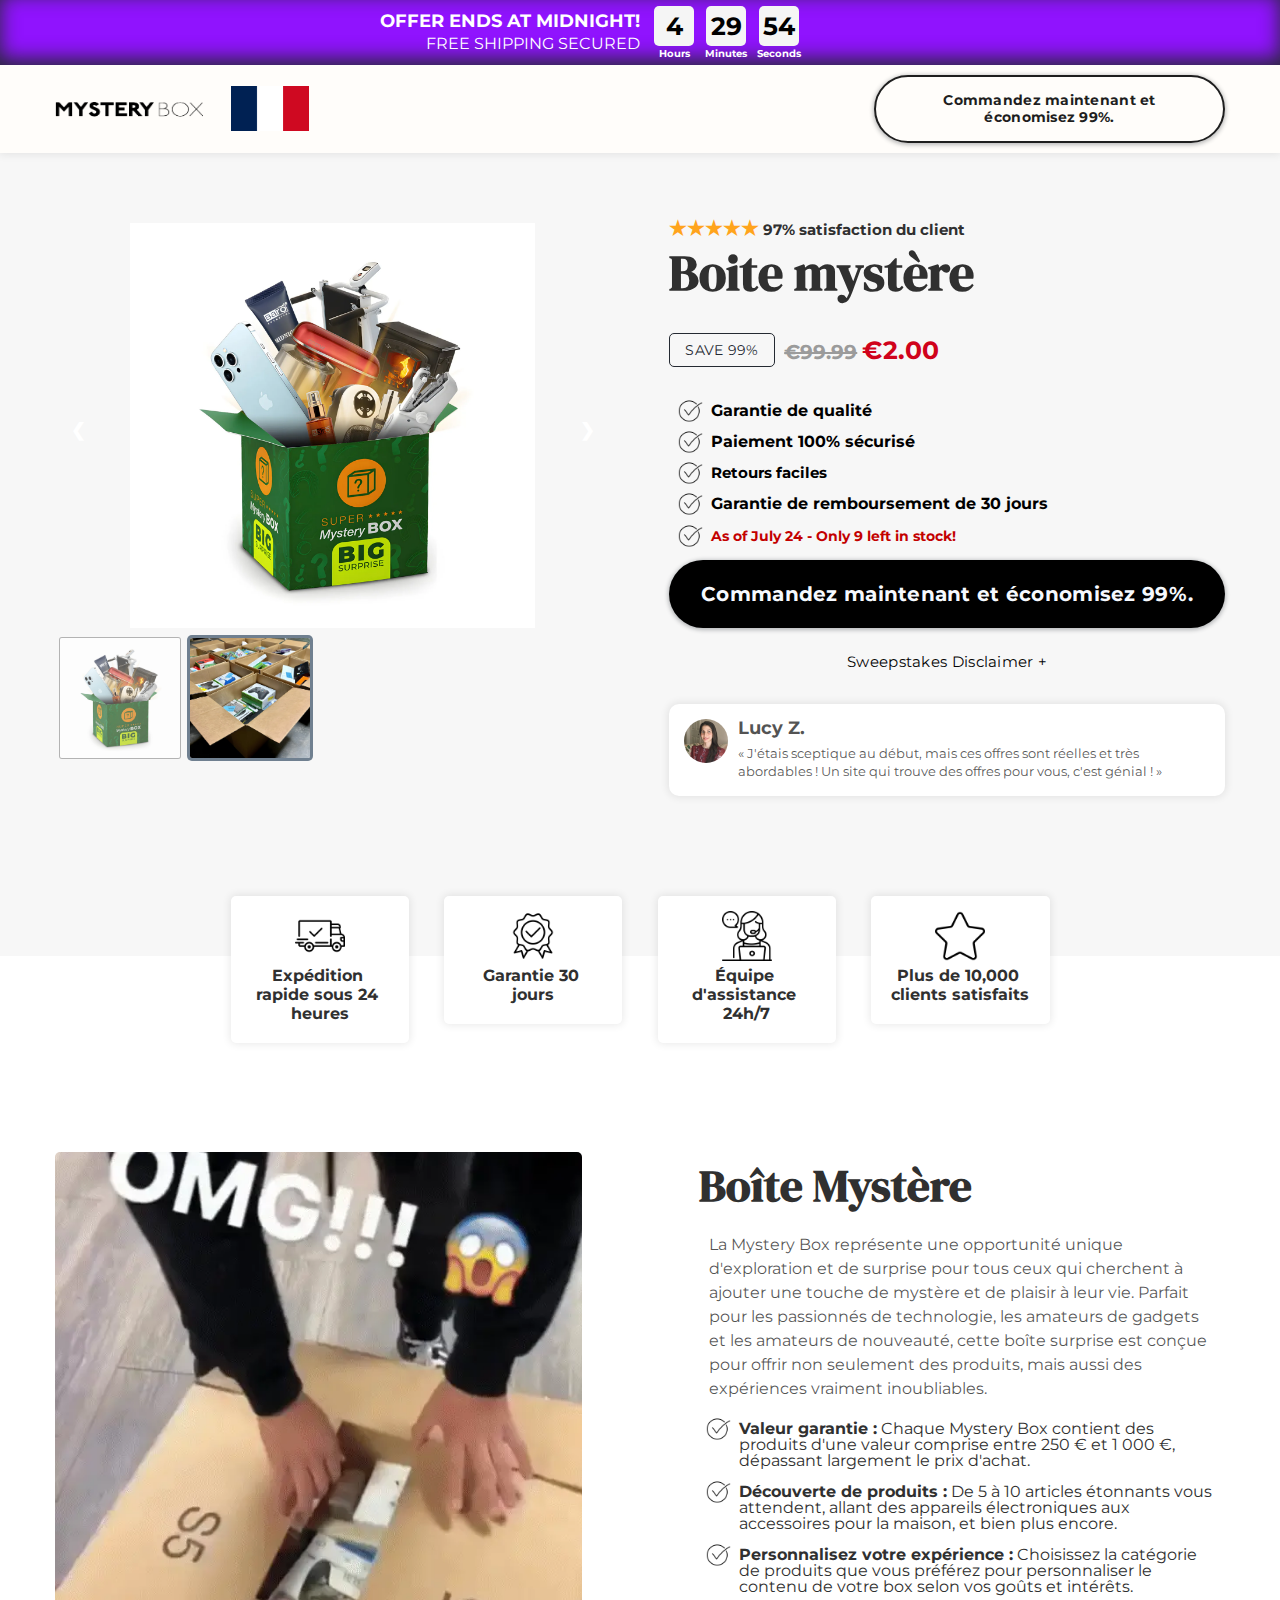
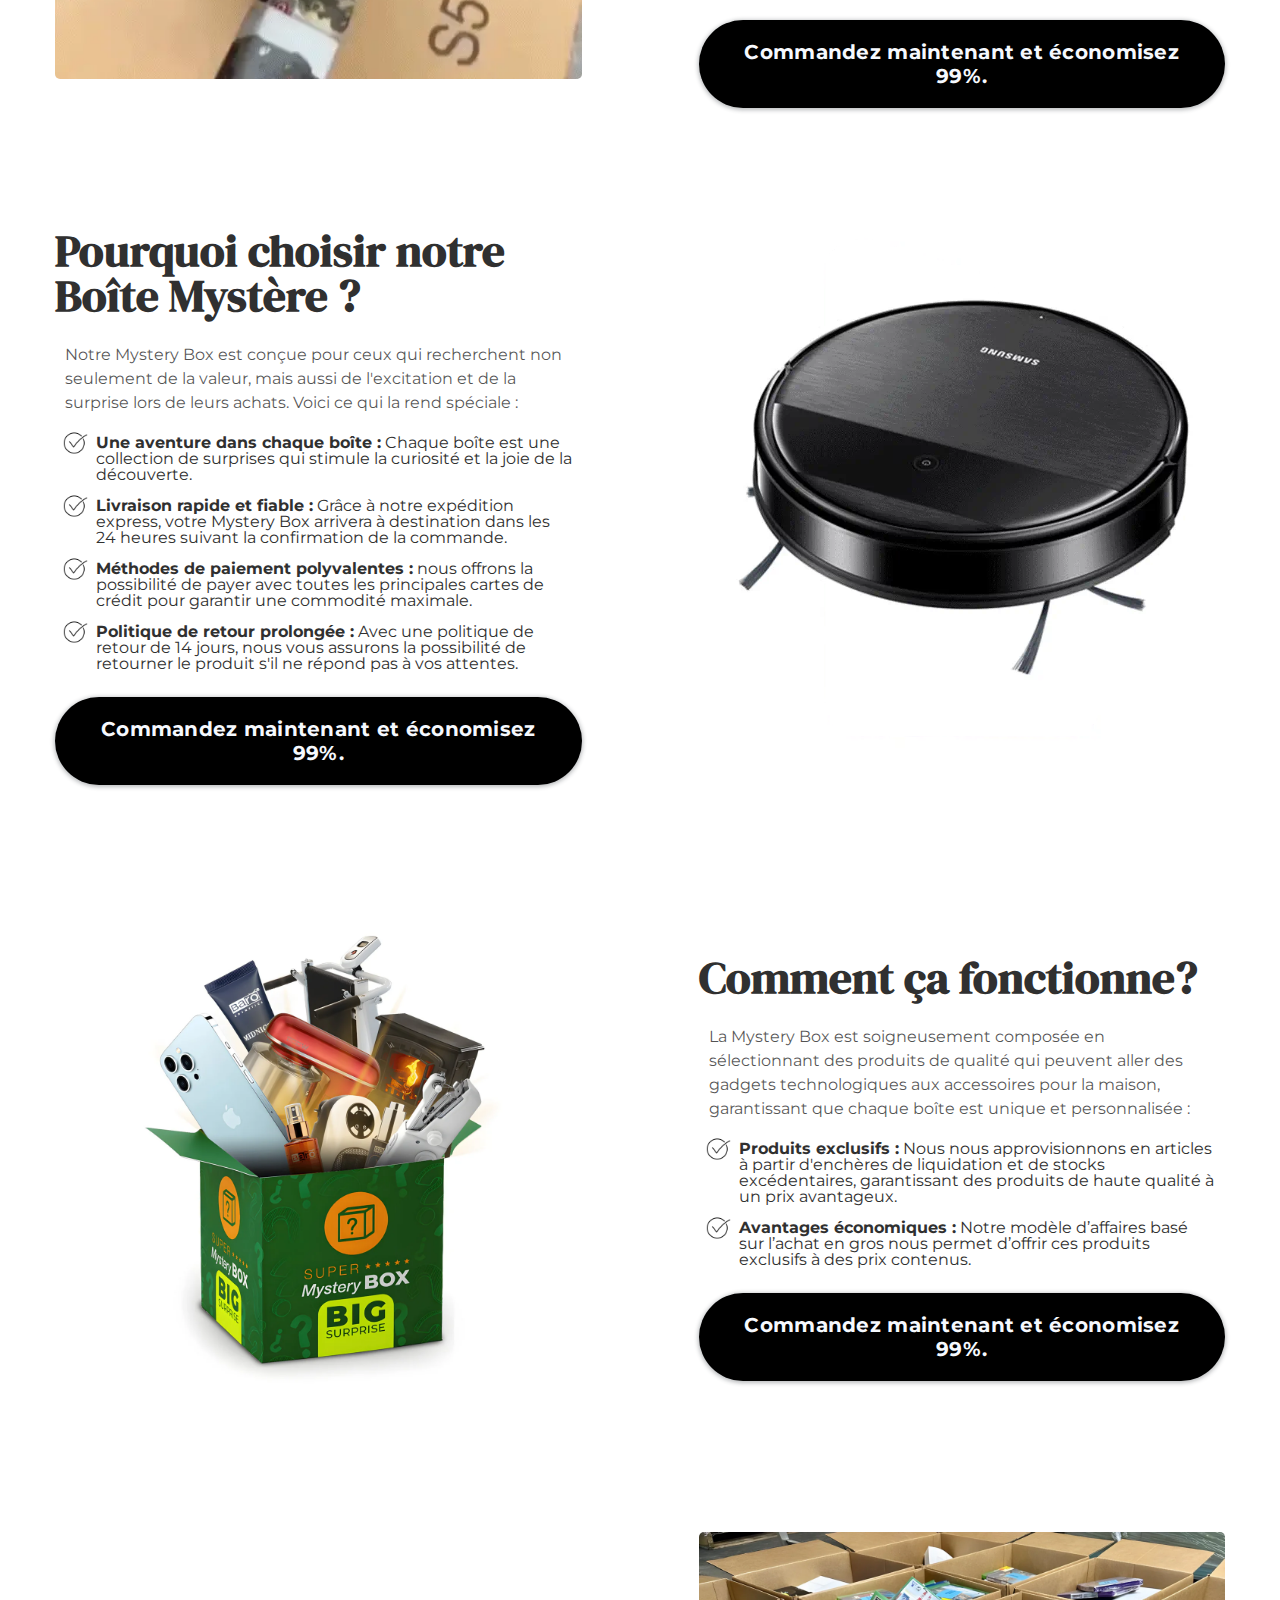
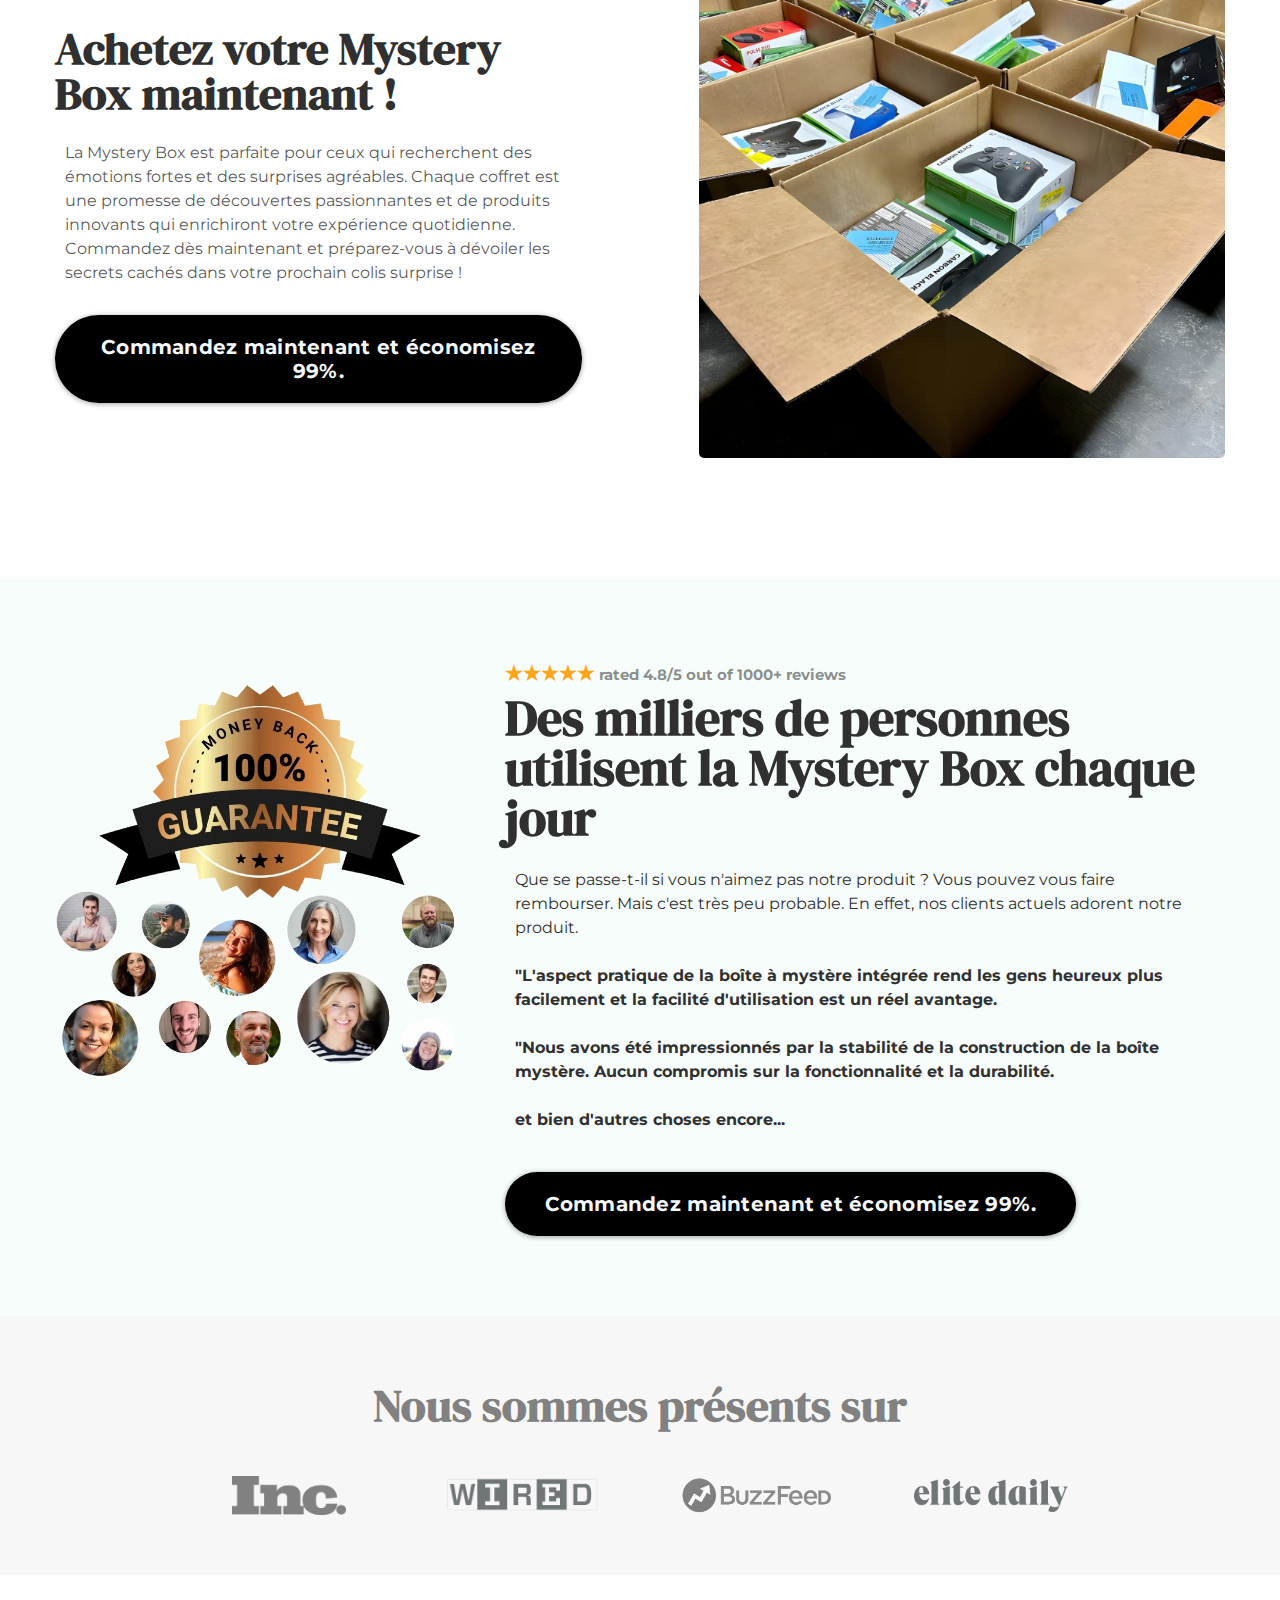
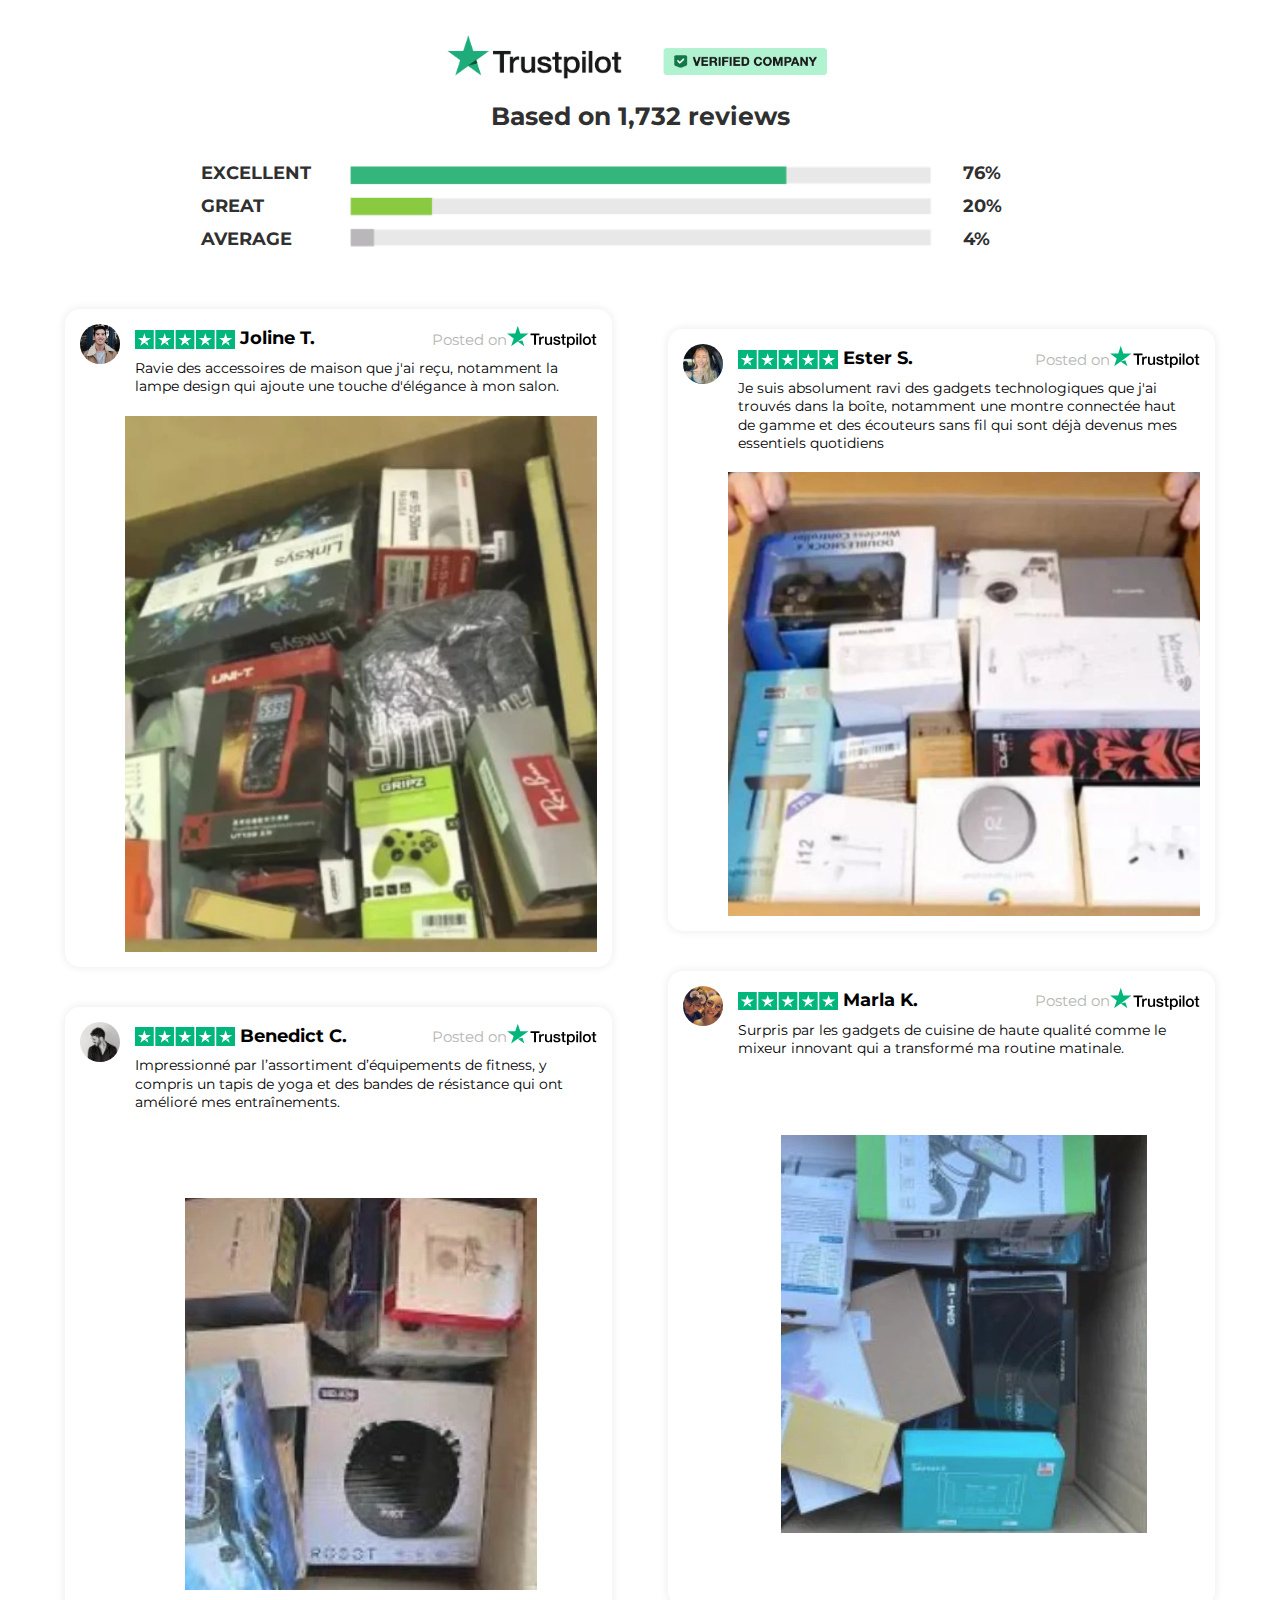
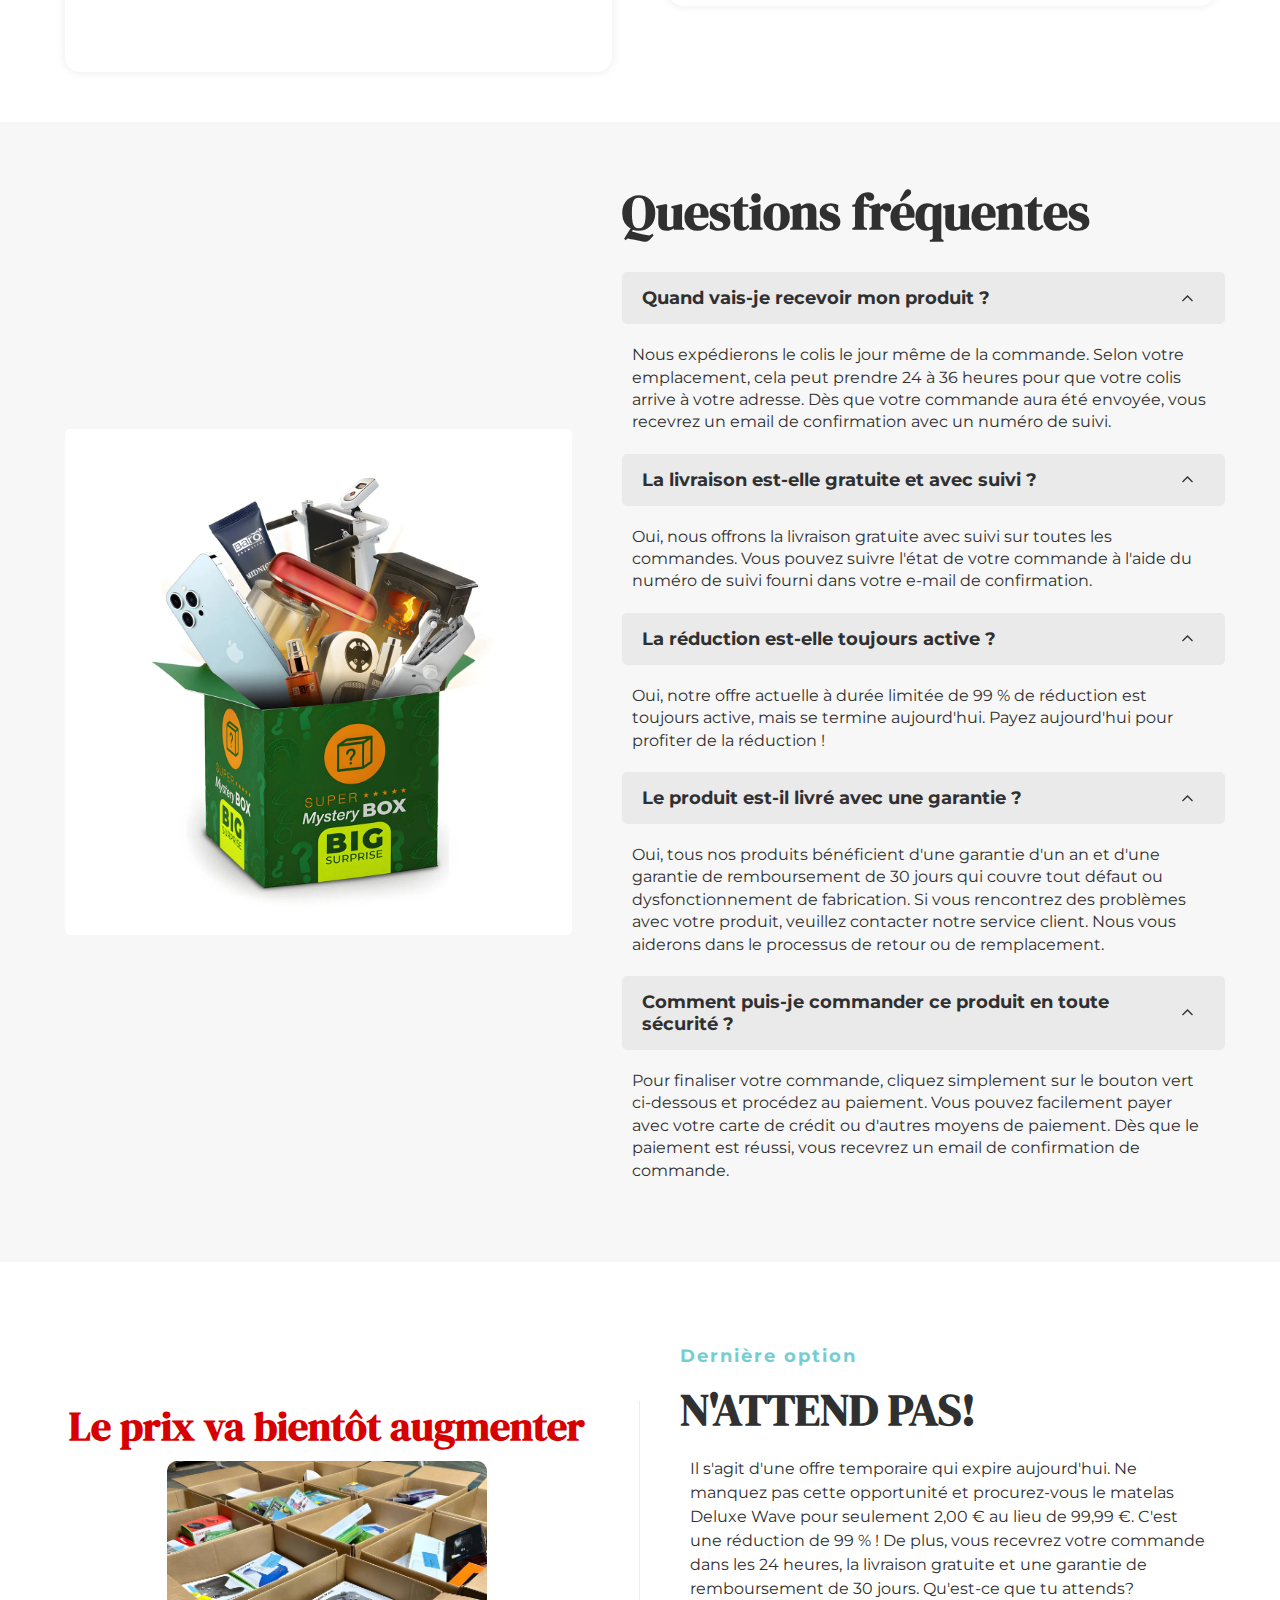
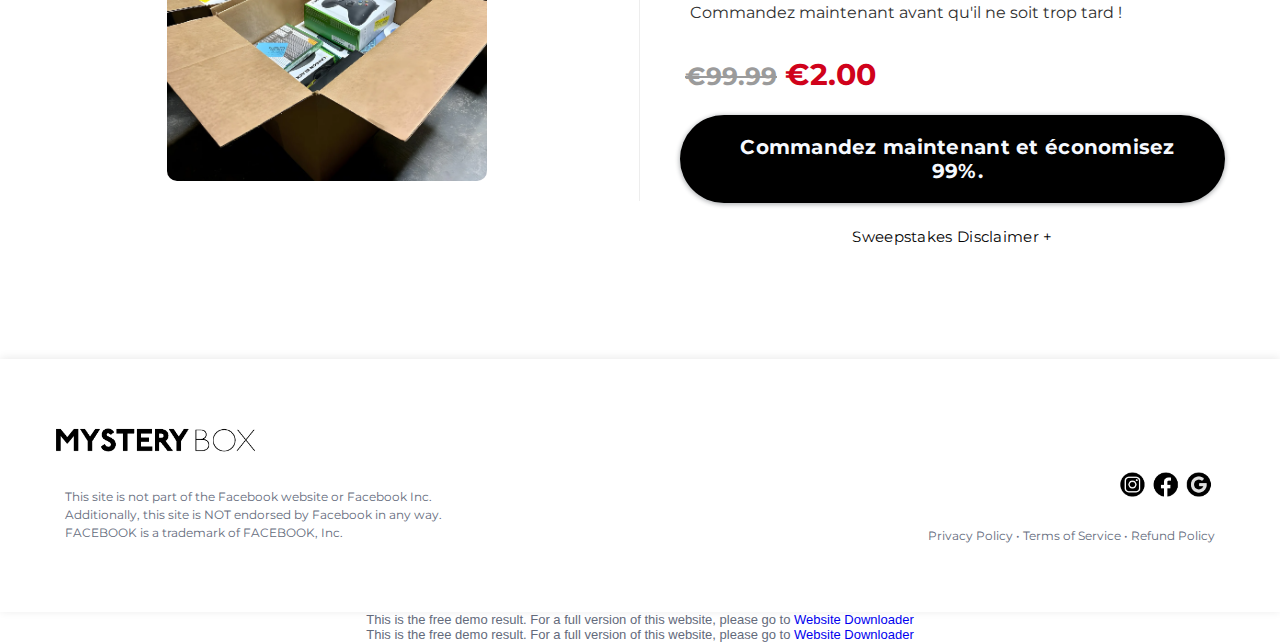
==== index.html @ e3fcc159 "Add files via upload" ====
<!DOCTYPE html>
<html lang="en">
<head>
	<meta http-equiv="Content-Type" content="text/html; charset=UTF-8"/>
<title>MYSTERY BOX</title>
	<link rel="canonical" href="https://mysteryboxnewofferfr.vercel.app" />
<meta content="ie=edge" http-equiv="X-UA-Compatible"/>
<meta content="LUCKY BOX" name="description"/>
<meta content="" name="keywords"/>
<meta content="" name="author"/>
<meta content="50875" name="userid"/>
<meta content="1346600" name="pageid"/>
<meta content="1211252" name="stepid"/>
<meta content="387639" name="funnelid"/>
<meta content="app-v1" name="version"/>
<meta content="width=device-width, initial-scale=1.0" name="viewport"/>
<!-- FAVICON -->
<link href="img-sub/24682/206321/1707845970-package.png" rel="icon"/>
<link href="https://img.funnelish.com" rel="dns-prefetch"/>
<link href="https://img.funnelish.com" rel="preconnect"/>
<link href="https://img.funnelish.com" rel="preconnect"/>
<link href="https://img.funnelish.com" rel="dns-prefetch"/>
<link href="https://images.funnelish.com" rel="preconnect"/>
<link href="https://img.youtube.com" rel="preconnect"/>
<link href="https://img.youtube.com" rel="dns-prefetch"/>
<link as="script" href="core.min.js" rel="preload"/>
<link as="style" href="core.min.css" rel="preload"/>
<!-- Fonts -->
<link href="https://fonts.gstatic.com" rel="preconnect"/>
<style>
</style>
<style>
		/* https://fonts.googleapis.com/css?family=DM+Serif+Display:400,700|Montserrat:400,700&display=swap&subset=all */
		@font-face{font-family:dm serif display;font-style:normal;font-weight:400;font-display:swap;src:url(s/dmserifdisplay/v15/-nFnOHM81r4j6k0gjAW3mujVU2B2G_5x0ujy.woff)format('woff2');unicode-range:U+0100-02AF,U+0304,U+0308,U+0329,U+1E00-1E9F,U+1EF2-1EFF,U+2020,U+20A0-20AB,U+20AD-20C0,U+2113,U+2C60-2C7F,U+A720-A7FF}@font-face{font-family:dm serif display;font-style:normal;font-weight:400;font-display:swap;src:url(s/dmserifdisplay/v15/-nFnOHM81r4j6k0gjAW3mujVU2B2G_Bx0g.woff)format('woff2');unicode-range:U+0000-00FF,U+0131,U+0152-0153,U+02BB-02BC,U+02C6,U+02DA,U+02DC,U+0304,U+0308,U+0329,U+2000-206F,U+2074,U+20AC,U+2122,U+2191,U+2193,U+2212,U+2215,U+FEFF,U+FFFD}@font-face{font-family:montserrat;font-style:normal;font-weight:400;font-display:swap;src:url(s/montserrat/v26/JTUSjIg1_i6t8kCHKm459WRhyzbi.woff)format('woff2');unicode-range:U+0460-052F,U+1C80-1C88,U+20B4,U+2DE0-2DFF,U+A640-A69F,U+FE2E-FE2F}@font-face{font-family:montserrat;font-style:normal;font-weight:400;font-display:swap;src:url(s/montserrat/v26/JTUSjIg1_i6t8kCHKm459W1hyzbi.woff)format('woff2');unicode-range:U+0301,U+0400-045F,U+0490-0491,U+04B0-04B1,U+2116}@font-face{font-family:montserrat;font-style:normal;font-weight:400;font-display:swap;src:url(s/montserrat/v26/JTUSjIg1_i6t8kCHKm459WZhyzbi.woff)format('woff2');unicode-range:U+0102-0103,U+0110-0111,U+0128-0129,U+0168-0169,U+01A0-01A1,U+01AF-01B0,U+0300-0301,U+0303-0304,U+0308-0309,U+0323,U+0329,U+1EA0-1EF9,U+20AB}@font-face{font-family:montserrat;font-style:normal;font-weight:400;font-display:swap;src:url(s/montserrat/v26/JTUSjIg1_i6t8kCHKm459Wdhyzbi.woff)format('woff2');unicode-range:U+0100-02AF,U+0304,U+0308,U+0329,U+1E00-1E9F,U+1EF2-1EFF,U+2020,U+20A0-20AB,U+20AD-20C0,U+2113,U+2C60-2C7F,U+A720-A7FF}@font-face{font-family:montserrat;font-style:normal;font-weight:400;font-display:swap;src:url(s/montserrat/v26/JTUSjIg1_i6t8kCHKm459Wlhyw.woff)format('woff2');unicode-range:U+0000-00FF,U+0131,U+0152-0153,U+02BB-02BC,U+02C6,U+02DA,U+02DC,U+0304,U+0308,U+0329,U+2000-206F,U+2074,U+20AC,U+2122,U+2191,U+2193,U+2212,U+2215,U+FEFF,U+FFFD}@font-face{font-family:montserrat;font-style:normal;font-weight:700;font-display:swap;src:url(s/montserrat/v26/JTUSjIg1_i6t8kCHKm459WRhyzbi.woff)format('woff2');unicode-range:U+0460-052F,U+1C80-1C88,U+20B4,U+2DE0-2DFF,U+A640-A69F,U+FE2E-FE2F}@font-face{font-family:montserrat;font-style:normal;font-weight:700;font-display:swap;src:url(s/montserrat/v26/JTUSjIg1_i6t8kCHKm459W1hyzbi.woff)format('woff2');unicode-range:U+0301,U+0400-045F,U+0490-0491,U+04B0-04B1,U+2116}@font-face{font-family:montserrat;font-style:normal;font-weight:700;font-display:swap;src:url(s/montserrat/v26/JTUSjIg1_i6t8kCHKm459WZhyzbi.woff)format('woff2');unicode-range:U+0102-0103,U+0110-0111,U+0128-0129,U+0168-0169,U+01A0-01A1,U+01AF-01B0,U+0300-0301,U+0303-0304,U+0308-0309,U+0323,U+0329,U+1EA0-1EF9,U+20AB}@font-face{font-family:montserrat;font-style:normal;font-weight:700;font-display:swap;src:url(s/montserrat/v26/JTUSjIg1_i6t8kCHKm459Wdhyzbi.woff)format('woff2');unicode-range:U+0100-02AF,U+0304,U+0308,U+0329,U+1E00-1E9F,U+1EF2-1EFF,U+2020,U+20A0-20AB,U+20AD-20C0,U+2113,U+2C60-2C7F,U+A720-A7FF}@font-face{font-family:montserrat;font-style:normal;font-weight:700;font-display:swap;src:url(s/montserrat/v26/JTUSjIg1_i6t8kCHKm459Wlhyw.woff)format('woff2');unicode-range:U+0000-00FF,U+0131,U+0152-0153,U+02BB-02BC,U+02C6,U+02DA,U+02DC,U+0304,U+0308,U+0329,U+2000-206F,U+2074,U+20AC,U+2122,U+2191,U+2193,U+2212,U+2215,U+FEFF,U+FFFD}
	</style>
<!-- Funnel -->
<script>let FUNNEL = {"id":387639,"name":"Mystery BOX FR","currency_code":"EUR","test_mode":false};</script>
<!-- Products -->
<script>let PRODUCTS = null;</script>
<!-- Step -->
<script>let STEP = {"id":1211252,"created_at":"2024-07-14T12:54:32Z","updated_at":"2024-07-14T12:54:32Z","name":"GENERAL Responsive","path":"intexfr2-1720349857665274-1720780778792409-1720955677041362-1720961672246141","type":5,"url":"LWCaqDWksb.funnelish.com/FR/intexfr2-1720349857665274-1720780778792409-1720955677041362-1720961672246141","user_id":50875,"funnel_id":387639,"template_id":0,"order_index":2,"thumbnail_hash":"","domain_name":"LWCaqDWksb.funnelish.com","domain_id":1,"pages":null,"ab_type":"","cloning_products":null};</script>
<!-- Apps Head -->
<script>
	let APPS = [];
</script>
<link async="" href="core.min.css" rel="stylesheet"/>
<script>
							/*! lazysizes - v5.3.1 */
							!function(e){var t=function(u,D,f){"use strict";var k,H;if(function(){var e;var t={lazyClass:"lazyload",loadedClass:"lazyloaded",loadingClass:"lazyloading",preloadClass:"lazypreload",errorClass:"lazyerror",autosizesClass:"lazyautosizes",fastLoadedClass:"ls-is-cached",iframeLoadMode:0,srcAttr:"data-src",srcsetAttr:"data-srcset",sizesAttr:"data-sizes",minSize:40,customMedia:{},init:true,expFactor:1.5,hFac:.8,loadMode:2,loadHidden:true,ricTimeout:0,throttleDelay:125};H=u.lazySizesConfig||u.lazysizesConfig||{};for(e in t){if(!(e in H)){H[e]=t[e]}}}(),!D||!D.getElementsByClassName){return{init:function(){},cfg:H,noSupport:true}}var O=D.documentElement,i=u.HTMLPictureElement,P="addEventListener",$="getAttribute",q=u[P].bind(u),I=u.setTimeout,U=u.requestAnimationFrame||I,o=u.requestIdleCallback,j=/^picture$/i,r=["load","error","lazyincluded","_lazyloaded"],a={},G=Array.prototype.forEach,J=function(e,t){if(!a[t]){a[t]=new RegExp("(\\s|^)"+t+"(\\s|$)")}return a[t].test(e[$]("class")||"")&&a[t]},K=function(e,t){if(!J(e,t)){e.setAttribute("class",(e[$]("class")||"").trim()+" "+t)}},Q=function(e,t){var a;if(a=J(e,t)){e.setAttribute("class",(e[$]("class")||"").replace(a," "))}},V=function(t,a,e){var i=e?P:"removeEventListener";if(e){V(t,a)}r.forEach(function(e){t[i](e,a)})},X=function(e,t,a,i,r){var n=D.createEvent("Event");if(!a){a={}}a.instance=k;n.initEvent(t,!i,!r);n.detail=a;e.dispatchEvent(n);return n},Y=function(e,t){var a;if(!i&&(a=u.picturefill||H.pf)){if(t&&t.src&&!e[$]("srcset")){e.setAttribute("srcset",t.src)}a({reevaluate:true,elements:[e]})}else if(t&&t.src){e.src=t.src}},Z=function(e,t){return(getComputedStyle(e,null)||{})[t]},s=function(e,t,a){a=a||e.offsetWidth;while(a<H.minSize&&t&&!e._lazysizesWidth){a=t.offsetWidth;t=t.parentNode}return a},ee=function(){var a,i;var t=[];var r=[];var n=t;var s=function(){var e=n;n=t.length?r:t;a=true;i=false;while(e.length){e.shift()()}a=false};var e=function(e,t){if(a&&!t){e.apply(this,arguments)}else{n.push(e);if(!i){i=true;(D.hidden?I:U)(s)}}};e._lsFlush=s;return e}(),te=function(a,e){return e?function(){ee(a)}:function(){var e=this;var t=arguments;ee(function(){a.apply(e,t)})}},ae=function(e){var a;var i=0;var r=H.throttleDelay;var n=H.ricTimeout;var t=function(){a=false;i=f.now();e()};var s=o&&n>49?function(){o(t,{timeout:n});if(n!==H.ricTimeout){n=H.ricTimeout}}:te(function(){I(t)},true);return function(e){var t;if(e=e===true){n=33}if(a){return}a=true;t=r-(f.now()-i);if(t<0){t=0}if(e||t<9){s()}else{I(s,t)}}},ie=function(e){var t,a;var i=99;var r=function(){t=null;e()};var n=function(){var e=f.now()-a;if(e<i){I(n,i-e)}else{(o||r)(r)}};return function(){a=f.now();if(!t){t=I(n,i)}}},e=function(){var v,m,c,h,e;var y,z,g,p,C,b,A;var n=/^img$/i;var d=/^iframe$/i;var E="onscroll"in u&&!/(gle|ing)bot/.test(navigator.userAgent);var _=0;var w=0;var M=0;var N=-1;var L=function(e){M--;if(!e||M<0||!e.target){M=0}};var x=function(e){if(A==null){A=Z(D.body,"visibility")=="hidden"}return A||!(Z(e.parentNode,"visibility")=="hidden"&&Z(e,"visibility")=="hidden")};var W=function(e,t){var a;var i=e;var r=x(e);g-=t;b+=t;p-=t;C+=t;while(r&&(i=i.offsetParent)&&i!=D.body&&i!=O){r=(Z(i,"opacity")||1)>0;if(r&&Z(i,"overflow")!="visible"){a=i.getBoundingClientRect();r=C>a.left&&p<a.right&&b>a.top-1&&g<a.bottom+1}}return r};var t=function(){var e,t,a,i,r,n,s,o,l,u,f,c;var d=k.elements;if((h=H.loadMode)&&M<8&&(e=d.length)){t=0;N++;for(;t<e;t++){if(!d[t]||d[t]._lazyRace){continue}if(!E||k.prematureUnveil&&k.prematureUnveil(d[t])){R(d[t]);continue}if(!(o=d[t][$]("data-expand"))||!(n=o*1)){n=w}if(!u){u=!H.expand||H.expand<1?O.clientHeight>500&&O.clientWidth>500?500:370:H.expand;k._defEx=u;f=u*H.expFactor;c=H.hFac;A=null;if(w<f&&M<1&&N>2&&h>2&&!D.hidden){w=f;N=0}else if(h>1&&N>1&&M<6){w=u}else{w=_}}if(l!==n){y=innerWidth+n*c;z=innerHeight+n;s=n*-1;l=n}a=d[t].getBoundingClientRect();if((b=a.bottom)>=s&&(g=a.top)<=z&&(C=a.right)>=s*c&&(p=a.left)<=y&&(b||C||p||g)&&(H.loadHidden||x(d[t]))&&(m&&M<3&&!o&&(h<3||N<4)||W(d[t],n))){R(d[t]);r=true;if(M>9){break}}else if(!r&&m&&!i&&M<4&&N<4&&h>2&&(v[0]||H.preloadAfterLoad)&&(v[0]||!o&&(b||C||p||g||d[t][$](H.sizesAttr)!="auto"))){i=v[0]||d[t]}}if(i&&!r){R(i)}}};var a=ae(t);var S=function(e){var t=e.target;if(t._lazyCache){delete t._lazyCache;return}L(e);K(t,H.loadedClass);Q(t,H.loadingClass);V(t,B);X(t,"lazyloaded")};var i=te(S);var B=function(e){i({target:e.target})};var T=function(e,t){var a=e.getAttribute("data-load-mode")||H.iframeLoadMode;if(a==0){e.contentWindow.location.replace(t)}else if(a==1){e.src=t}};var F=function(e){var t;var a=e[$](H.srcsetAttr);if(t=H.customMedia[e[$]("data-media")||e[$]("media")]){e.setAttribute("media",t)}if(a){e.setAttribute("srcset",a)}};var s=te(function(t,e,a,i,r){var n,s,o,l,u,f;if(!(u=X(t,"lazybeforeunveil",e)).defaultPrevented){if(i){if(a){K(t,H.autosizesClass)}else{t.setAttribute("sizes",i)}}s=t[$](H.srcsetAttr);n=t[$](H.srcAttr);if(r){o=t.parentNode;l=o&&j.test(o.nodeName||"")}f=e.firesLoad||"src"in t&&(s||n||l);u={target:t};K(t,H.loadingClass);if(f){clearTimeout(c);c=I(L,2500);V(t,B,true)}if(l){G.call(o.getElementsByTagName("source"),F)}if(s){t.setAttribute("srcset",s)}else if(n&&!l){if(d.test(t.nodeName)){T(t,n)}else{t.src=n}}if(r&&(s||l)){Y(t,{src:n})}}if(t._lazyRace){delete t._lazyRace}Q(t,H.lazyClass);ee(function(){var e=t.complete&&t.naturalWidth>1;if(!f||e){if(e){K(t,H.fastLoadedClass)}S(u);t._lazyCache=true;I(function(){if("_lazyCache"in t){delete t._lazyCache}},9)}if(t.loading=="lazy"){M--}},true)});var R=function(e){if(e._lazyRace){return}var t;var a=n.test(e.nodeName);var i=a&&(e[$](H.sizesAttr)||e[$]("sizes"));var r=i=="auto";if((r||!m)&&a&&(e[$]("src")||e.srcset)&&!e.complete&&!J(e,H.errorClass)&&J(e,H.lazyClass)){return}t=X(e,"lazyunveilread").detail;if(r){re.updateElem(e,true,e.offsetWidth)}e._lazyRace=true;M++;s(e,t,r,i,a)};var r=ie(function(){H.loadMode=3;a()});var o=function(){if(H.loadMode==3){H.loadMode=2}r()};var l=function(){if(m){return}if(f.now()-e<999){I(l,999);return}m=true;H.loadMode=3;a();q("scroll",o,true)};return{_:function(){e=f.now();k.elements=D.getElementsByClassName(H.lazyClass);v=D.getElementsByClassName(H.lazyClass+" "+H.preloadClass);q("scroll",a,true);q("resize",a,true);q("pageshow",function(e){if(e.persisted){var t=D.querySelectorAll("."+H.loadingClass);if(t.length&&t.forEach){U(function(){t.forEach(function(e){if(e.complete){R(e)}})})}}});if(u.MutationObserver){new MutationObserver(a).observe(O,{childList:true,subtree:true,attributes:true})}else{O[P]("DOMNodeInserted",a,true);O[P]("DOMAttrModified",a,true);setInterval(a,999)}q("hashchange",a,true);["focus","mouseover","click","load","transitionend","animationend"].forEach(function(e){D[P](e,a,true)});if(/d$|^c/.test(D.readyState)){l()}else{q("load",l);D[P]("DOMContentLoaded",a);I(l,2e4)}if(k.elements.length){t();ee._lsFlush()}else{a()}},checkElems:a,unveil:R,_aLSL:o}}(),re=function(){var a;var n=te(function(e,t,a,i){var r,n,s;e._lazysizesWidth=i;i+="px";e.setAttribute("sizes",i);if(j.test(t.nodeName||"")){r=t.getElementsByTagName("source");for(n=0,s=r.length;n<s;n++){r[n].setAttribute("sizes",i)}}if(!a.detail.dataAttr){Y(e,a.detail)}});var i=function(e,t,a){var i;var r=e.parentNode;if(r){a=s(e,r,a);i=X(e,"lazybeforesizes",{width:a,dataAttr:!!t});if(!i.defaultPrevented){a=i.detail.width;if(a&&a!==e._lazysizesWidth){n(e,r,i,a)}}}};var e=function(){var e;var t=a.length;if(t){e=0;for(;e<t;e++){i(a[e])}}};var t=ie(e);return{_:function(){a=D.getElementsByClassName(H.autosizesClass);q("resize",t)},checkElems:t,updateElem:i}}(),t=function(){if(!t.i&&D.getElementsByClassName){t.i=true;re._();e._()}};return I(function(){H.init&&t()}),k={cfg:H,autoSizer:re,loader:e,init:t,uP:Y,aC:K,rC:Q,hC:J,fire:X,gW:s,rAF:ee}}(e,e.document,Date);e.lazySizes=t,"object"==typeof module&&module.exports&&(module.exports=t)}("undefined"!=typeof window?window:{});
						</script>
<!-- Custom CSS -->
<style>@media only screen and (min-width: 768px) {
    .dk-vertical-divider {
       border-right: 1px solid rgba(0, 0, 0, 0.07);
    }
    .guarantee-container > .container-box:nth-child(1) {
        width: 35%!important;
        min-width: 35%!important;
        max-width: 35%!important;
    }
    .faq-container > .container-box:nth-child(1) {
        width: 45%!important;
        min-width: 45%!important;
        max-width: 45%!important;
    }
}
@media only screen and (max-width: 600px) {
    .no-mobile-padding {
        padding: 0px !important;
    }
    .trustpilot-stars {
        max-width: 80px !important;
    }
    .trustpilot-header-container {
        margin: 0 !important;
    }
    .trustpilot-logo {
        max-width: 75px !important;
    }
    .mobile-padding-10-100 {
        padding: 10px 10px 100px !important;
    }
    .mobile-padding-top-20 {
        margin-top: 20px !important;
    }
    .img-with-text-container-reverse {
        flex-direction: column-reverse !important;
    }
        .mobile-padding-40{
        padding: 40px 10px !important;
    }
}
.trustpilot-review-img {
    max-width: 200px !important;
}</style>
<!-- Funnel - Lazy Tracking Codes -->
<script>let LAZY_CODES = [];</script>
<!-- Funnel - Custom Tracking Codes (Head) -->
<!-- Custom JS (Head) -->
<!--Optional, send client hints to get accurate device data-->
<meta http-equiv="delegate-ch" content="sec-ch-ua https://llxzry.mcgo2.com; sec-ch-ua-mobile https://llxzry.mcgo2.com; sec-ch-ua-arch https://llxzry.mcgo2.com; sec-ch-ua-model https://llxzry.mcgo2.com; sec-ch-ua-platform https://llxzry.mcgo2.com; sec-ch-ua-platform-version https://llxzry.mcgo2.com; sec-ch-ua-bitness https://llxzry.mcgo2.com; sec-ch-ua-full-version-list https://llxzry.mcgo2.com; sec-ch-ua-full-version https://llxzry.mcgo2.com" />
<!-- MaxConv Tracking Script Base Code-->
<script>!function(w,d,o,n,c){w[o]=w[o]||function(){(w[o].q=w[o].q||[]).push(arguments)};var s=d.createElement(n),t=d.getElementsByTagName(n)[0];s.async=!0;s.defer=!0;s.src="t/t.js";t.parentNode.insertBefore(s,t);}(window,document,"maxconv","script");</script>
<noscript><link rel="stylesheet" href="t/t.css" /></noscript>
<!-- End MaxConv Tracking Script Base Code-->
</head>
<body>
<div class="main_wrapper_main desktop_grid" id="render-table" style="background-color: transparent; background-size: auto; background-repeat: no-repeat; padding: 0px; border-width: 0px; border-style: solid; border-color: transparent; color: rgb(37, 42, 50); font-family: Montserrat; font-size: 14px; background-position: center top;"><main class="main-wrapper"><section class="section full no-desktop no-mobile no-tablet" data-eid="160736" data-v-6bea8f81="" id="160736" style="border-width: 0px; border-style: solid; border-color: transparent; border-radius: 20px; background-color: rgb(205, 205, 205); background-size: auto; background-repeat: no-repeat;"></section><section class="section full" data-eid="470399" data-sticky_position="top" data-v-6bea8f81="" id="470399" style="border-width: 0px; border-style: solid; border-color: transparent; box-shadow: rgb(37, 42, 50) -1.10218e-15px -6px 20px 0px inset; padding: 0px; position: sticky; z-index: 10; top: 0px; background-color: rgb(144, 19, 254); background-size: auto; background-repeat: no-repeat;"><div class="section_row" data-eid="952399" data-v-4b3acc2c="" data-v-6bea8f81="" id="952399" style="border-width: 0px; border-style: solid; border-color: transparent; color: rgb(48, 48, 48); font-size: 14px; text-align: initial; margin: 0px; padding: 0px; background-size: auto; background-repeat: no-repeat;"><div class="row-column" data-v-4b3acc2c="" data-v-796cd32d="" style="width: 100%;"><div class="element-wrapper" data-eid="53701" data-v-796cd32d="" data-v-7da0ed78=""><div class="container-wrapper" data-v-7da0ed78=""><style> 
.el-53701 {
    align-items:center;
}
.el-53701  {
}
 .el-53701 {
    flex-direction: row;
}  .el-53701 > .container-box:nth-child(1) {
						    width: 50%;
						    min-width: 50%;
						    max-width: 50%;
						}  .el-53701 > .container-box:nth-child(2) {
						    width: unset;
						    min-width: 0;
						    max-width: unset;
						}  </style><div class="container el-53701" style="margin: 0px; padding: 0px;"><div class="container-box cbox-53701-0"><div class="element-wrapper" data-eid="419266" data-v-7da0ed78=""><div class="headline el-419266" data-v-7da0ed78="" style="line-height: 1.3; color: white; margin: 0px; padding: 0px; text-shadow: transparent 0px 0px 0px;"><style> .el-419266  {
    font-size: calc(12px + 8 * ((100vw - 320px) / 960));
    text-align: right;
}
@media screen and (min-width: 480px) {
  .el-419266  {
    font-size: calc(18px + 8 * ((100vw - 320px) / 960));
    text-align: right;
  }
}
@media screen and (min-width: 1024px) {
  .el-419266  {
    font-size: 18px;
    text-align: right;
  }
} </style><div class="headline-inner"><p><strong>OFFER ENDS AT MIDNIGHT!</strong></p></div></div></div><div class="element-wrapper" data-eid="971539" data-v-7da0ed78=""><div class="headline el-971539" data-v-7da0ed78="" style="line-height: 1.3; color: white; margin: 0px; padding: 0px; text-shadow: transparent 0px 0px 0px;"><style> .el-971539  {
    font-size: calc(10px + 8 * ((100vw - 320px) / 960));
    text-align: right;
}
@media screen and (min-width: 480px) {
  .el-971539  {
    font-size: calc(16px + 8 * ((100vw - 320px) / 960));
    text-align: right;
  }
}
@media screen and (min-width: 1024px) {
  .el-971539  {
    font-size: 16px;
    text-align: right;
  }
} </style><div class="headline-inner"><p>FREE SHIPPING SECURED</p></div></div></div></div><div class="container-box cbox-53701-1"><div class="element-wrapper" data-eid="245758" data-v-7da0ed78=""><div class="custom" data-v-7da0ed78="" style="margin: 0px;"><div class="custom-inner el-245758"><style>
  .countdown {
    font-size: 30px;
    font-weight: bold;
    color: white;
    text-align: center;
        display: flex;
    padding-left: 8px;
  }
  .square-container {
    display: inline-block;
    text-align: center;
    margin: 5px;
  }
  .square {
    width: 40px;
    height: 40px;
    background-color: #f5f5f5;
    border-radius: 5px;
    text-align: center;
    margin: 1px;
    display: inline-block;
    font-size: 25px;
    color: black;
    line-height: 40px;
  }
  .label {
    font-size: 10px;
    text-align: center;
  }
</style><div class="countdown" id="countdown1"><div class="square-container"><div class="square" id="hours1"></div><div class="label">Hours</div></div><div class="square-container"><div class="square" id="minutes1"></div><div class="label">Minutes</div></div><div class="square-container"><div class="square" id="seconds1"></div><div class="label">Seconds</div></div></div><script>
    function updateCountdown(id) {
      var now = new Date();
      var midnight = new Date(now);
      midnight.setHours(24, 0, 0, 0);
      var timeLeft = midnight - now;
      var hours = Math.floor(timeLeft / (1000 * 60 * 60));
      var minutes = Math.floor((timeLeft % (1000 * 60 * 60)) / (1000 * 60));
      var seconds = Math.floor((timeLeft % (1000 * 60)) / 1000);
      document.getElementById("hours" + id).innerHTML = hours;
      document.getElementById("minutes" + id).innerHTML = minutes;
      document.getElementById("seconds" + id).innerHTML = seconds;
      setTimeout(function() { updateCountdown(id); }, 1000);
    }
    updateCountdown(1);
  </script></div></div></div></div></div></div></div></div></div></section><section class="section full no-mobile" data-eid="985264" data-v-6bea8f81="" id="985264" style="border-top: none rgb(30, 30, 30); border-left: none rgb(30, 30, 30); border-right: none rgb(30, 30, 30); border-bottom: 0px solid rgb(30, 30, 30); box-shadow: rgba(0, 0, 0, 0.09) 0px 0px 9px 1px; padding: 10px 0px; background-color: rgba(255, 169, 0, 0.02); background-size: auto; background-repeat: no-repeat;"><div class="section_row" data-eid="682158" data-v-4b3acc2c="" data-v-6bea8f81="" id="682158" style="border-width: 0px; border-style: solid; border-color: transparent; color: rgb(48, 48, 48); font-size: 14px; text-align: initial; margin: 0px; padding: 0px; background-size: auto; background-repeat: no-repeat;"><div class="row-column" data-v-4b3acc2c="" data-v-796cd32d="" style="width: 100%;"><div class="element-wrapper" data-eid="311475" data-v-796cd32d="" data-v-7da0ed78=""><div class="container-wrapper" data-v-7da0ed78=""><style> 
.el-311475 {
    align-items:center;
}
.el-311475  {
}
 .el-311475 {
    flex-direction: row;
}  .el-311475 > .container-box:nth-child(1) {
						    width: 15%;
						    min-width: 15%;
						    max-width: 15%;
						}  .el-311475 > .container-box:nth-child(2) {
						    width: 15%;
						    min-width: 15%;
						    max-width: 15%;
						}  .el-311475 > .container-box:nth-child(3) {
						    width: unset;
						    min-width: 0;
						    max-width: unset;
						}  .el-311475 > .container-box:nth-child(4) {
						    width: 30%;
						    min-width: 30%;
						    max-width: 30%;
						}  </style><div class="container el-311475" style="margin: 0px; padding: 0px;"><div class="container-box cbox-311475-0"><div class="element-wrapper" data-eid="426908" data-v-7da0ed78=""><div class="img el-426908" data-v-7da0ed78="" style="margin: 0px;"><style> 
.el-426908 {
    align-items:flex-start;
}
.el-426908 img {
}
 </style><img alt="logo" class="lazyload" data-sizes="auto" height="25px" src="pics/logo.png" width="148px"/></div></div></div><div class="container-box cbox-311475-1"><div class="element-wrapper" data-eid="739283" data-v-7da0ed78=""><div class="img el-739283" data-v-7da0ed78="" style="margin: 0px;"><style> 
.el-739283 {
    align-items:flex-start;
}
.el-739283 img {
}
 </style><img alt="flag" class="lazyload" data-sizes="auto" height="45px" src="pics/flag.png" width="78px"/></div></div></div><div class="container-box cbox-311475-2"></div><div class="container-box cbox-311475-3"><div class="element-wrapper" data-eid="753088" data-v-7da0ed78=""><div class="btn-container el-753088" data-v-7da0ed78=""><style> 
.el-753088 {
    align-items:flex-end;
}
.el-753088  {
}
 </style><a class="btn btn-href-update" href="https://www.google.com/" style="border-width: 2px; border-style: solid; border-color: rgb(30, 30, 30); border-radius: 150px; margin: 0px; padding: 15px 30px; background-color: rgba(0, 0, 0, 0);" target="_self"><span class="btn-headline" style="color: rgb(30, 30, 30); font-weight: bold; font-size: 14px; text-align: center;">Commandez maintenant et économisez 99%.</span></a></div></div></div></div></div></div></div></div></section><section class="section full no-desktop no-tablet" data-eid="1412" data-v-6bea8f81="" id="1412" style="box-shadow: rgba(0, 0, 0, 0.09) 0px 0px 9px 1px; padding: 10px; background-color: rgba(255, 169, 0, 0.02); background-size: auto; background-repeat: no-repeat;"><div class="section_row" data-eid="225509" data-v-4b3acc2c="" data-v-6bea8f81="" id="225509" style="border-width: 0px; border-style: solid; border-color: transparent; color: rgb(48, 48, 48); font-size: 14px; text-align: initial; margin: 0px; padding: 0px; background-size: auto; background-repeat: no-repeat;"><div class="row-column" data-v-4b3acc2c="" data-v-796cd32d="" style="width: 100%;"><div class="element-wrapper" data-eid="314834" data-v-796cd32d="" data-v-7da0ed78=""><div class="container-wrapper" data-v-7da0ed78=""><style> 
.el-314834 {
    align-items:center;
}
.el-314834  {
}
 .el-314834 {
    flex-direction: row;
}  .el-314834 > .container-box:nth-child(1) {
						    width: 40%;
						    min-width: 40%;
						    max-width: 40%;
						}  .el-314834 > .container-box:nth-child(2) {
						    width: unset;
						    min-width: 0;
						    max-width: unset;
						}  </style><div class="container el-314834" style="margin: 0px; padding: 0px;"><div class="container-box cbox-314834-0"><div class="element-wrapper" data-eid="243864" data-v-7da0ed78=""><div class="img el-243864" data-v-7da0ed78="" style="margin: 0px;"><style> 
.el-243864 {
    align-items:flex-start;
}
.el-243864 img {
}
 </style><img alt="mob logo" class="lazyload" data-sizes="auto" height="auto" src="pics/mob logo.png" width="100%"/></div></div></div><div class="container-box cbox-314834-1"><div class="element-wrapper" data-eid="584415" data-v-7da0ed78=""><div class="img el-584415" data-v-7da0ed78="" style="margin: 0px;"><style> 
.el-584415 {
    align-items:flex-start;
}
.el-584415 img {
}
@media (max-width: 480px) {
    .el-584415 {
        align-items:flex-end;
    }
    .el-584415 img {
    }
}
@media (max-width: 1024px) and (min-width: 481px) {
    .el-584415 {
    }
    .el-584415 img {
    }
} </style><img alt="mob flag" class="lazyload" data-sizes="auto" height="auto" src="pics/mob flag.png" width="60px"/></div></div></div></div></div></div></div></div></section><section class="section mobile-padding-10-100 full" data-eid="343835" data-v-6bea8f81="" id="343835" style="padding: 60px 0px 160px; background-color: rgba(0, 0, 0, 0.03); background-size: 100%; background-repeat: no-repeat;"><div class="section_row" data-eid="643498" data-v-4b3acc2c="" data-v-6bea8f81="" id="643498" style="border-width: 0px; border-style: solid; border-color: transparent; color: rgb(48, 48, 48); font-size: 14px; text-align: initial; margin: 0px; padding: 0px; background-size: auto; background-repeat: no-repeat;"><div class="row-column" data-v-4b3acc2c="" data-v-796cd32d="" style="width: 100%;"><div class="element-wrapper" data-eid="835020" data-v-796cd32d="" data-v-7da0ed78=""><div class="container-wrapper" data-v-7da0ed78=""><style> 
.el-835020 {
    align-items:start;
}
.el-835020  {
}
 .el-835020 {
    flex-direction: column;
}  .el-835020 > .container-box:nth-child(1) {
							    width: 100%;
							    min-width: 100%;
							    max-width: 100%;
							}  .el-835020 > .container-box:nth-child(2) {
							    width: 5%;
							    min-width: 5%;
							    max-width: 5%;
							}  .el-835020 > .container-box:nth-child(3) {
							    width: 100%;
							    min-width: 100%;
							    max-width: 100%;
							} 
@media screen and (min-width: 480px) {
  .el-835020 {
    flex-direction: row;
  }
   .el-835020 > .container-box:nth-child(1) {
						    width: unset;
						    min-width: 0;
						    max-width: unset;
						}  .el-835020 > .container-box:nth-child(2) {
						    width: 5%;
						    min-width: 5%;
						    max-width: 5%;
						}  .el-835020 > .container-box:nth-child(3) {
						    width: unset;
						    min-width: 0;
						    max-width: unset;
						} 
}
@media screen and (min-width: 1024px) {
  .el-835020 {
    flex-direction: row;
  }
   .el-835020 > .container-box:nth-child(1) {
						    width: unset;
						    min-width: 0;
						    max-width: unset;
						}  .el-835020 > .container-box:nth-child(2) {
						    width: 5%;
						    min-width: 5%;
						    max-width: 5%;
						}  .el-835020 > .container-box:nth-child(3) {
						    width: unset;
						    min-width: 0;
						    max-width: unset;
						} 
} </style>
<div class="container el-835020" style="margin: 0px; padding: 0px;"><div class="container-box cbox-835020-0">
<div class="element-wrapper" data-eid="430152" data-v-7da0ed78="">
<div class="image-slider el-430152" data-v-7da0ed78="" style="margin: 10px 0px 0px; object-fit: scale-down;">
<div class="is-image-wrapper"><div class="image-resize img">
<img alt="thirdp" height="405px" src="pics/thirdp.webp" style="object-fit: scale-down;" width="550px"/>
</div>
<a class="prev">❮</a>
<a class="next">❯</a>
</div>
<div class="is-thumbs-wrapper">
<div class="is-thumbnails">
<div class="is-thumbnail" data-img="pics/thirdp.webp" style="width: 120px; height: 120px;">
<img alt="thirdp" loading="lazy" src="pics/thirdp.webp"/>
</div>
<div class="is-thumbnail selected" data-img="pics/fourthp.webp" style="width: 120px; height: 120px;">
<img alt="fourthp" loading="lazy" src="pics/fourthp.webp"/>
</div>
</div>
</div></div></div></div><div class="container-box cbox-835020-1"></div><div class="container-box cbox-835020-2"><div class="element-wrapper" data-eid="800105" data-v-7da0ed78=""><div class="headline el-800105" data-v-7da0ed78="" style="line-height: 1; margin: 0px; padding: 5px 0px; text-shadow: transparent 0px 0px 0px;"><style> .el-800105  {    font-size: calc(15px + 8 * ((100vw - 320px) / 960));    font-size: calc(15px + 8 * ((100vw - 320px) / 960));
    text-align: center;
}
@media screen and (min-width: 480px) {
  .el-800105  {
    font-size: calc(15px + 8 * ((100vw - 320px) / 960));
    text-align: left;
  }
}
@media screen and (min-width: 1024px) {
  .el-800105  {
    font-size: 15px;
    text-align: left;
  }
} </style><div class="headline-inner"><h3><span style="font-size: 20px; color: rgb(255, 164, 28);">★★★★★</span> 97% satisfaction du client</h3></div></div></div><div class="element-wrapper" data-eid="411358" data-v-7da0ed78=""><div class="headline el-411358" data-v-7da0ed78="" style='line-height: 1; font-family: "DM Serif Display"; margin: 0px; padding: 5px 0px; text-shadow: transparent 0px 0px 0px;'><style> .el-411358  {
    font-size: calc(35px + 8 * ((100vw - 320px) / 960));
    text-align: center;
}
@media screen and (min-width: 480px) {
  .el-411358  {
    font-size: calc(50px + 8 * ((100vw - 320px) / 960));
    text-align: left;
  }
}
@media screen and (min-width: 1024px) {
  .el-411358  {
    font-size: 50px;
    text-align: left;
  }
} </style><div class="headline-inner"><h1><strong>Boite mystère</strong></h1></div></div></div><div class="element-wrapper" data-eid="401379" data-v-7da0ed78=""><div class="container-wrapper" data-v-7da0ed78=""><style> 
.el-401379 {
    align-items:center;
}
.el-401379  {
}
 .el-401379 {
    flex-direction: row;
}  .el-401379 > .container-box:nth-child(1) {
						    width: 110px;
						    min-width: 110px;
						    max-width: 110px;
						}  .el-401379 > .container-box:nth-child(2) {
						    width: unset;
						    min-width: 0;
						    max-width: unset;
						}  </style><div class="container el-401379 mobile-padding-top-20" style="margin: 30px 0px 0px; padding: 0px;"><div class="container-box cbox-401379-0"><div class="element-wrapper" data-eid="40101" data-v-7da0ed78=""><div class="container-wrapper" data-v-7da0ed78=""><style> 
.el-40101 {
    align-items:center;
}
.el-40101  {
}
 .el-40101 {
    flex-direction: row;
}  .el-40101 > .container-box:nth-child(1) {
						    width: unset;
						    min-width: 0;
						    max-width: unset;
						}  </style><div class="container el-40101" style="margin: 0px; padding: 0px;"><div class="container-box cbox-40101-0"><div class="element-wrapper" data-eid="694069" data-v-7da0ed78=""><div class="btn-container el-694069" data-v-7da0ed78=""><style> 
.el-694069 {
    align-items:flex-start;
}
.el-694069  {
}
 </style><a class="btn btn-href-update" href="https:///" style="border-width: 1px; border-style: solid; border-color: rgb(37, 42, 50); border-radius: 5px; margin: 0px; padding: 8px 15px; background-color: rgba(37, 42, 50, 0); box-shadow: transparent 0px 0px 0px 0px;" target="_self"><span class="btn-headline" style="color: rgb(37, 42, 50); font-size: 14px; text-align: center;">SAVE 99%</span></a></div></div></div></div></div></div></div><div class="container-box cbox-401379-1"><div class="element-wrapper" data-eid="305101" data-v-7da0ed78=""><div class="headline el-305101" data-v-7da0ed78="" style="line-height: 1; margin: 0px; padding: 5px; text-shadow: transparent 0px 0px 0px;"><style> .el-305101  {
    font-size: 20px;
    text-align: left;
} </style><div class="headline-inner"><p style="margin: 0px;"><strong style="color: rgb(155, 155, 155);"><s>€99.99</s></strong> <strong style="color: rgb(208, 2, 27); font-size: 25px;">€2.00</strong></p></div></div></div></div></div></div></div><div class="element-wrapper" data-eid="435302" data-v-7da0ed78=""><div class="container-wrapper" data-v-7da0ed78=""><style> 
.el-435302 {
    align-items:flex-start;
}
.el-435302  {
}
 .el-435302 {
    flex-direction: row;
}  .el-435302 > .container-box:nth-child(1) {
						    width: 4%;
						    min-width: 4%;
						    max-width: 4%;
						}  .el-435302 > .container-box:nth-child(2) {
						    width: unset;
						    min-width: 0;
						    max-width: unset;
						}  </style><div class="container el-435302 mobile-padding-top-20" style="margin: 30px 0px 0px 10px; padding: 0px;"><div class="container-box cbox-435302-0"><div class="element-wrapper" data-eid="745831" data-v-7da0ed78=""><div class="img el-745831" data-v-7da0ed78="" style="margin: 0px;"><style> 
.el-745831 {
    align-items:center;
}
.el-745831 img {
}
 </style><img (1).png="" alt="tikbullet" class="lazyload" data-sizes="auto" height="auto" src="pics/tikbullet.webp" width="25px"/></div></div></div><div class="container-box cbox-435302-1"><div class="element-wrapper" data-eid="211161" data-v-7da0ed78=""><div class="headline el-211161" data-v-7da0ed78="" style="line-height: 1; color: rgb(0, 0, 0); margin: 0px 0px 0px 5px; padding: 5px; text-shadow: transparent 0px 0px 0px;"><style> .el-211161  {
    font-size: 16px;
    text-align: center;
} </style><div class="headline-inner"><p style="text-align: left;"><strong style="font-size: 16px; background-color: rgba(0, 0, 0, 0);">Garantie de qualité</strong></p></div></div></div></div></div></div></div><div class="element-wrapper" data-eid="469294" data-v-7da0ed78=""><div class="container-wrapper" data-v-7da0ed78=""><style> 
.el-469294 {
    align-items:flex-start;
}
.el-469294  {
}
 .el-469294 {
    flex-direction: row;
}  .el-469294 > .container-box:nth-child(1) {
						    width: 4%;
						    min-width: 4%;
						    max-width: 4%;
						}  .el-469294 > .container-box:nth-child(2) {
						    width: unset;
						    min-width: 0;
						    max-width: unset;
						}  </style><div class="container el-469294" style="margin: 5px 0px 0px 10px; padding: 0px;"><div class="container-box cbox-469294-0"><div class="element-wrapper" data-eid="234351" data-v-7da0ed78=""><div class="img el-234351" data-v-7da0ed78="" style="margin: 0px;"><style> 
.el-234351 {
    align-items:center;
}
.el-234351 img {
}
 </style><img (1).png="" alt="tikbullet" class="lazyload" data-sizes="auto" height="auto" src="pics/tikbullet.webp" width="25px"/></div></div></div><div class="container-box cbox-469294-1"><div class="element-wrapper" data-eid="435924" data-v-7da0ed78=""><div class="headline el-435924" data-v-7da0ed78="" style="line-height: 1; color: rgb(0, 0, 0); margin: 0px 0px 0px 5px; padding: 5px; text-shadow: transparent 0px 0px 0px;"><style> .el-435924  {
    font-size: 16px;
    text-align: center;
} </style><div class="headline-inner"><h3 style="text-align: left;"><strong style="background-color: rgba(0, 0, 0, 0); font-size: 16px;">Paiement 100% sécurisé</strong></h3></div></div></div></div></div></div></div><div class="element-wrapper" data-eid="606540" data-v-7da0ed78=""><div class="container-wrapper" data-v-7da0ed78=""><style> 
.el-606540 {
    align-items:flex-start;
}
.el-606540  {
}
 .el-606540 {
    flex-direction: row;
}  .el-606540 > .container-box:nth-child(1) {
						    width: 4%;
						    min-width: 4%;
						    max-width: 4%;
						}  .el-606540 > .container-box:nth-child(2) {
						    width: unset;
						    min-width: 0;
						    max-width: unset;
						}  </style><div class="container el-606540" style="margin: 5px 0px 0px 10px; padding: 0px;"><div class="container-box cbox-606540-0"><div class="element-wrapper" data-eid="800079" data-v-7da0ed78=""><div class="img el-800079" data-v-7da0ed78="" style="margin: 0px;"><style> 
.el-800079 {
    align-items:center;
}
.el-800079 img {
}
 </style><img (1).png="" alt="tikbullet" class="lazyload" data-sizes="auto" height="auto" src="pics/tikbullet.webp" width="25px"/></div></div></div><div class="container-box cbox-606540-1"><div class="element-wrapper" data-eid="913253" data-v-7da0ed78=""><div class="headline el-913253" data-v-7da0ed78="" style="line-height: 1; margin: 0px 0px 0px 5px; padding: 5px; text-shadow: transparent 0px 0px 0px; color: rgb(0, 0, 0);"><style> .el-913253  {
    font-size: 16px;
    text-align: center;
} </style><div class="headline-inner"><h3 style="text-align: left;"><strong style="font-size: 15px; background-color: rgba(0, 0, 0, 0);">Retours faciles</strong></h3></div></div></div></div></div></div></div><div class="element-wrapper" data-eid="69090" data-v-7da0ed78=""><div class="container-wrapper" data-v-7da0ed78=""><style> 
.el-69090 {
    align-items:flex-start;
}
.el-69090  {
}
 .el-69090 {
    flex-direction: row;
}  .el-69090 > .container-box:nth-child(1) {
						    width: 4%;
						    min-width: 4%;
						    max-width: 4%;
						}  .el-69090 > .container-box:nth-child(2) {
						    width: unset;
						    min-width: 0;
						    max-width: unset;
						}  </style><div class="container el-69090" style="margin: 5px 0px 0px 10px; padding: 0px;"><div class="container-box cbox-69090-0"><div class="element-wrapper" data-eid="47577" data-v-7da0ed78=""><div class="img el-47577" data-v-7da0ed78="" style="margin: 0px;"><style> 
.el-47577 {
    align-items:center;
}
.el-47577 img {
}
 </style><img (1).png="" alt="tikbullet" class="lazyload" data-sizes="auto" height="auto" src="pics/tikbullet.webp" width="25px"/></div></div></div><div class="container-box cbox-69090-1"><div class="element-wrapper" data-eid="789315" data-v-7da0ed78=""><div class="headline el-789315" data-v-7da0ed78="" style="line-height: 1; margin: 0px 0px 0px 5px; padding: 5px; text-shadow: transparent 0px 0px 0px; color: rgb(0, 0, 0);"><style> .el-789315  {
    font-size: 16px;
    text-align: center;
} </style><div class="headline-inner"><h3 style="text-align: left;"><strong style="background-color: rgba(0, 0, 0, 0); font-size: 16px;">Garantie de remboursement de 30 jours</strong></h3></div></div></div></div></div></div></div><div class="element-wrapper" data-eid="725015" data-v-7da0ed78=""><div class="container-wrapper" data-v-7da0ed78=""><style> 
.el-725015 {
    align-items:center;
}
.el-725015  {
}
 .el-725015 {
    flex-direction: row;
}  .el-725015 > .container-box:nth-child(1) {
						    width: 4%;
						    min-width: 4%;
						    max-width: 4%;
						}  .el-725015 > .container-box:nth-child(2) {
						    width: unset;
						    min-width: 0;
						    max-width: unset;
						}  </style><div class="container el-725015" style="margin: 5px 0px 0px 10px; padding: 0px;"><div class="container-box cbox-725015-0"><div class="element-wrapper" data-eid="153328" data-v-7da0ed78=""><div class="img el-153328" data-v-7da0ed78="" style="margin: 0px;"><style> 
.el-153328 {
    align-items:center;
}
.el-153328 img {
}
 </style><img (1).png="" alt="tikbullet" class="lazyload" data-sizes="auto" height="auto" src="pics/tikbullet.webp" width="25px"/></div></div></div><div class="container-box cbox-725015-1"><div class="element-wrapper" data-eid="842203" data-v-7da0ed78=""><div class="custom" data-v-7da0ed78="" style="margin: 5px 5px 5px 10px;"><div class="custom-inner el-842203"><style>
  .date-box {
    font-size: 14px;
    font-weight: bold;
    color: #C30000;
  }
</style><div class="date-box"></div><script>
  // Function to update the date
  function updateDate(element) {
    var currentDate = new Date();
    var day = currentDate.getDate();
    var month = currentDate.toLocaleString('default', { month: 'long' });
    var dateString = "As of " + month + " " + day + " - Only 9 left in stock!";
    element.innerText = dateString;
  }
  // Get all elements with the class "date-box"
  var dateBoxes = document.querySelectorAll('.date-box');
  // Update each date box initially and every second
  dateBoxes.forEach(function(box) {
    updateDate(box);
    setInterval(function() {
      updateDate(box);
    }, 1000);
  });
</script></div></div></div></div></div></div></div><div class="element-wrapper" data-eid="310574" data-v-7da0ed78=""><div class="btn-container el-310574" data-v-7da0ed78=""><style> 
.el-310574 {
    align-items:stretch;
}
.el-310574  {
    width:100%;align-self:center;
}
 </style><a class="btn btn-href-update" href="https://www.google.com/" style="border-width: 2px; border-style: solid; border-color: transparent; border-radius: 150px; margin: 10px 0px 0px; padding: 20px; background-color: rgb(0, 0, 0);" target="_self"><span class="btn-headline" style="font-weight: bold; font-size: 20px; text-align: center;">Commandez maintenant et économisez 99%.</span></a></div></div><div class="element-wrapper" data-eid="139947" data-v-7da0ed78=""><div class="btn-container el-139947" data-v-7da0ed78=""><style> .el-139947 .btn { font-size:15px;text-align:center;line-height:1;margin:10px 0px 0px 0px;padding:15px 30px 15px 30px;background-color:#00000000;box-shadow:transparent 0px 0px 0px 0px ;align-self:center; }  .el-139947 .btn:hover { line-height:1; } 
.el-139947 {
    align-items:center;
}
.el-139947 .btn-v2 {
}
 </style><a class="btn btn-v2" href="#popup-sweepstakes-disclaimer" target="_self"><div class="btn-headline"><p><span style="color: rgb(4, 4, 4)">Sweepstakes Disclaimer +</span></p></div></a></div></div><div class="element-wrapper" data-eid="363101" data-v-7da0ed78=""><div class="container-wrapper" data-v-7da0ed78=""><style> 
.el-363101 {
    align-items:start;
}
.el-363101  {
}
 .el-363101 {
    flex-direction: row;
}  .el-363101 > .container-box:nth-child(1) {
						    width: 10%;
						    min-width: 10%;
						    max-width: 10%;
						}  .el-363101 > .container-box:nth-child(2) {
						    width: unset;
						    min-width: 0;
						    max-width: unset;
						}  </style><div class="container el-363101" style="border-width: 0px; border-style: solid; border-radius: 10px; margin: 20px 0px 0px; padding: 10px; background-color: white; box-shadow: rgba(0, 0, 0, 0.09) 0px 0px 9px 1px;"><div class="container-box cbox-363101-0"><div class="element-wrapper" data-eid="668393" data-v-7da0ed78=""><div class="img el-668393" data-v-7da0ed78="" style="margin: 5px;"><style> 
.el-668393 {
    align-items:center;
}
.el-668393 img {
}
 </style><img alt="toptesti" class="lazyload" data-sizes="auto" height="auto" src="pics/toptesti.webp" style="border-width: 0px; border-style: solid; border-radius: 500px;" width="100%"/></div></div></div><div class="container-box cbox-363101-1"><div class="element-wrapper" data-eid="623336" data-v-7da0ed78=""><div class="headline el-623336" data-v-7da0ed78="" style="line-height: 1; margin: 0px; padding: 5px; text-shadow: transparent 0px 0px 0px;"><style> .el-623336  {
    font-size: 18px;
    text-align: left;
} </style><div class="headline-inner"><h3><strong style="color: rgba(26, 26, 26, 0.75);">Lucy Z.</strong></h3></div></div></div><div class="element-wrapper" data-eid="636341" data-v-7da0ed78=""><div class="paragraph el-636341" data-v-7da0ed78="" style="line-height: 1.3; margin: 0px; padding: 2px 5px 5px; text-shadow: transparent 0px 0px 0px;"><style> .el-636341  {
    font-size: 14px;
    text-align: left;
} </style><div class="paragraph-inner"><p><span style="color: rgba(26, 26, 26, 0.75); font-size: 13px;">« J'étais sceptique au début, mais ces offres sont réelles et très abordables ! Un site qui trouve des offres pour vous, c'est génial ! »</span></p></div></div></div></div></div></div></div></div></div></div></div></div></div></section><section class="section full" data-eid="878761" data-v-6bea8f81="" id="878761" style="padding: 0px 0px 20px; background-size: auto; background-repeat: no-repeat;"><div class="section_row" data-eid="178027" data-v-4b3acc2c="" data-v-6bea8f81="" id="178027" style="border-width: 0px; border-style: solid; border-color: transparent; color: rgb(48, 48, 48); font-size: 14px; text-align: initial; margin: 0px; padding: 0px; background-size: auto; background-repeat: no-repeat;"><div class="row-column" data-v-4b3acc2c="" data-v-796cd32d="" style="width: 100%;"><div class="element-wrapper" data-eid="49535" data-v-796cd32d="" data-v-7da0ed78=""><div class="container-wrapper" data-v-7da0ed78=""><style> 
.el-49535 {
    align-items:start;
}
.el-49535  {
}
 .el-49535 {
    flex-direction: row;
}  .el-49535 > .container-box:nth-child(1) {
						    width: unset;
						    min-width: 0;
						    max-width: unset;
						}  .el-49535 > .container-box:nth-child(2) {
						    width: 3%;
						    min-width: 3%;
						    max-width: 3%;
						}  .el-49535 > .container-box:nth-child(3) {
						    width: unset;
						    min-width: 0;
						    max-width: unset;
						}  .el-49535 > .container-box:nth-child(4) {
						    width: 3%;
						    min-width: 3%;
						    max-width: 3%;
						}  .el-49535 > .container-box:nth-child(5) {
						    width: unset;
						    min-width: 0;
						    max-width: unset;
						}  </style><div class="container el-49535 no-desktop no-tablet" style="margin: -60px 0px 0px; padding: 0px;"><div class="container-box cbox-49535-0"><div class="element-wrapper" data-eid="889025" data-v-7da0ed78=""><div class="container-wrapper" data-v-7da0ed78=""><style> 
.el-889025 {
    align-items:start;
}
.el-889025  {
}
 .el-889025 {
    flex-direction: row;
}  .el-889025 > .container-box:nth-child(1) {
						    width: unset;
						    min-width: 0;
						    max-width: unset;
						}  </style><div class="container el-889025" style="border-width: 0px; border-style: solid; border-radius: 0px 10px 10px 0px; margin: 0px; padding: 10px; background-color: white; box-shadow: rgba(0, 0, 0, 0.09) 0px 0px 9px 1px;"><div class="container-box cbox-889025-0"><div class="element-wrapper" data-eid="853939" data-v-7da0ed78=""><div class="img el-853939" data-v-7da0ed78="" style="margin: 0px;"><style> 
.el-853939 {
    align-items:center;
}
.el-853939 img {
}
 </style><img alt="24 hour shipping" class="lazyload" data-sizes="auto" height="auto" src="pics/24 hour shipping.webp" width="50px"/></div></div><div class="element-wrapper" data-eid="835955" data-v-7da0ed78=""><div class="headline el-835955" data-v-7da0ed78="" style="line-height: 1.2; margin: 0px; padding: 5px; text-shadow: transparent 0px 0px 0px;"><style> .el-835955  {
    font-size: calc(14px + 8 * ((100vw - 320px) / 960));
    text-align: center;
}
@media screen and (min-width: 480px) {
  .el-835955  {
    font-size: calc(14px + 8 * ((100vw - 320px) / 960));
    text-align: center;
  }
}
@media screen and (min-width: 1024px) {
  .el-835955  {
    font-size: 14px;
    text-align: center;
  }
} </style><div class="headline-inner"><h3 style="text-align: center;"><strong>Expédition rapide sous 24 heures</strong></h3></div></div></div></div></div></div></div></div><div class="container-box cbox-49535-1"></div><div class="container-box cbox-49535-2"><div class="element-wrapper" data-eid="975210" data-v-7da0ed78=""><div class="container-wrapper" data-v-7da0ed78=""><style> 
.el-975210 {
    align-items:start;
}
.el-975210  {
}
 .el-975210 {
    flex-direction: row;
}  .el-975210 > .container-box:nth-child(1) {
						    width: unset;
						    min-width: 0;
						    max-width: unset;
						}  </style><div class="container el-975210" style="border-width: 0px; border-style: solid; border-radius: 10px; margin: 0px; padding: 10px; background-color: white; box-shadow: rgba(0, 0, 0, 0.09) 0px 0px 9px 1px;"><div class="container-box cbox-975210-0"><div class="element-wrapper" data-eid="587482" data-v-7da0ed78=""><div class="img el-587482" data-v-7da0ed78="" style="margin: 0px;"><style> 
.el-587482 {
    align-items:center;
}
.el-587482 img {
}
 </style><img (4).png="" alt="30 days warranty icon" class="lazyload" data-sizes="auto" height="auto" src="pics/30 days warranty icon.webp" width="50px"/></div></div><div class="element-wrapper" data-eid="598822" data-v-7da0ed78=""><div class="headline el-598822" data-v-7da0ed78="" style="line-height: 1.2; margin: 0px; padding: 5px; text-shadow: transparent 0px 0px 0px;"><style> .el-598822  {
    font-size: 14px;
    text-align: center;
} </style><div class="headline-inner"><h3 style="text-align: center;"><strong>Garantie 30 jours</strong></h3></div></div></div></div></div></div></div></div><div class="container-box cbox-49535-3"></div><div class="container-box cbox-49535-4"><div class="element-wrapper" data-eid="625589" data-v-7da0ed78=""><div class="container-wrapper" data-v-7da0ed78=""><style> 
.el-625589 {
    align-items:start;
}
.el-625589  {
}
 .el-625589 {
    flex-direction: row;
}  .el-625589 > .container-box:nth-child(1) {
						    width: unset;
						    min-width: 0;
						    max-width: unset;
						}  </style><div class="container el-625589" style="border-width: 0px; border-style: solid; border-radius: 10px 0px 0px 10px; margin: 0px; padding: 10px; background-color: white; box-shadow: rgba(0, 0, 0, 0.09) 0px 0px 9px 1px;"><div class="container-box cbox-625589-0"><div class="element-wrapper" data-eid="442423" data-v-7da0ed78=""><div class="img el-442423" data-v-7da0ed78="" style="margin: 0px;"><style> 
.el-442423 {
    align-items:center;
}
.el-442423 img {
}
 </style><img (2).png="" alt="mob support team" class="lazyload" data-sizes="auto" height="auto" src="pics/mob support team.webp" width="50px"/></div></div><div class="element-wrapper" data-eid="447374" data-v-7da0ed78=""><div class="headline el-447374" data-v-7da0ed78="" style="line-height: 1.2; margin: 0px; padding: 5px; text-shadow: transparent 0px 0px 0px;"><style> .el-447374  {
    font-size: 14px;
    text-align: center;
} </style><div class="headline-inner"><p><strong style="font-size: 16px;">Équipe d'assistance 24h/7</strong></p></div></div></div></div></div></div></div></div></div></div></div><div class="element-wrapper" data-eid="199453" data-v-796cd32d="" data-v-7da0ed78=""><div class="container-wrapper" data-v-7da0ed78=""><style> 
.el-199453 {
    align-items:start;
}
.el-199453  {
}
 .el-199453 {
    flex-direction: row;
}  .el-199453 > .container-box:nth-child(1) {
						    width: 15%;
						    min-width: 15%;
						    max-width: 15%;
						}  .el-199453 > .container-box:nth-child(2) {
						    width: unset;
						    min-width: 0;
						    max-width: unset;
						}  .el-199453 > .container-box:nth-child(3) {
						    width: 3%;
						    min-width: 3%;
						    max-width: 3%;
						}  .el-199453 > .container-box:nth-child(4) {
						    width: unset;
						    min-width: 0;
						    max-width: unset;
						}  .el-199453 > .container-box:nth-child(5) {
						    width: 3%;
						    min-width: 3%;
						    max-width: 3%;
						}  .el-199453 > .container-box:nth-child(6) {
						    width: unset;
						    min-width: 0;
						    max-width: unset;
						}  .el-199453 > .container-box:nth-child(7) {
						    width: 3%;
						    min-width: 3%;
						    max-width: 3%;
						}  .el-199453 > .container-box:nth-child(8) {
						    width: unset;
						    min-width: 0;
						    max-width: unset;
						}  .el-199453 > .container-box:nth-child(9) {
						    width: 15%;
						    min-width: 15%;
						    max-width: 15%;
						}  </style><div class="container el-199453 no-mobile" style="margin: -60px 0px 0px; padding: 0px;"><div class="container-box cbox-199453-0"></div><div class="container-box cbox-199453-1"><div class="element-wrapper" data-eid="545884" data-v-7da0ed78=""><div class="container-wrapper" data-v-7da0ed78=""><style> 
.el-545884 {
    align-items:start;
}
.el-545884  {
}
 .el-545884 {
    flex-direction: row;
}  .el-545884 > .container-box:nth-child(1) {
						    width: unset;
						    min-width: 0;
						    max-width: unset;
						}  </style><div class="container el-545884" style="border-width: 0px; border-style: solid; border-radius: 5px; margin: 0px; padding: 15px; background-color: white; box-shadow: rgba(0, 0, 0, 0.09) 0px 0px 9px 1px;"><div class="container-box cbox-545884-0"><div class="element-wrapper" data-eid="399398" data-v-7da0ed78=""><div class="img el-399398" data-v-7da0ed78="" style="margin: 0px;"><style> 
.el-399398 {
    align-items:center;
}
.el-399398 img {
}
 </style><img alt="shipping" class="lazyload" data-sizes="auto" height="auto" src="pics/shipping.webp" width="50px"/></div></div><div class="element-wrapper" data-eid="469131" data-v-7da0ed78=""><div class="headline el-469131" data-v-7da0ed78="" style="line-height: 1.2; margin: 0px; padding: 5px; text-shadow: transparent 0px 0px 0px;"><style> .el-469131  {
    font-size: 16px;
    text-align: center;
} </style><div class="headline-inner"><h3 style="text-align: center;"><strong>Expédition rapide sous 24 heures</strong></h3></div></div></div></div></div></div></div></div><div class="container-box cbox-199453-2"></div><div class="container-box cbox-199453-3"><div class="element-wrapper" data-eid="526658" data-v-7da0ed78=""><div class="container-wrapper" data-v-7da0ed78=""><style> 
.el-526658 {
    align-items:start;
}
.el-526658  {
}
 .el-526658 {
    flex-direction: row;
}  .el-526658 > .container-box:nth-child(1) {
						    width: unset;
						    min-width: 0;
						    max-width: unset;
						}  </style><div class="container el-526658" style="border-width: 0px; border-style: solid; border-radius: 5px; margin: 0px; padding: 15px; background-color: white; box-shadow: rgba(0, 0, 0, 0.09) 0px 0px 9px 1px;"><div class="container-box cbox-526658-0"><div class="element-wrapper" data-eid="936757" data-v-7da0ed78=""><div class="img el-936757" data-v-7da0ed78="" style="margin: 0px;"><style> 
.el-936757 {
    align-items:center;
}
.el-936757 img {
}
 </style><img (4).png="" alt="30 days warranty icon" class="lazyload" data-sizes="auto" height="auto" src="pics/30 days warranty icon.webp" width="50px"/></div></div><div class="element-wrapper" data-eid="235639" data-v-7da0ed78=""><div class="headline el-235639" data-v-7da0ed78="" style="line-height: 1.2; margin: 0px; padding: 5px; text-shadow: transparent 0px 0px 0px;"><style> .el-235639  {
    font-size: 16px;
    text-align: center;
} </style><div class="headline-inner"><h3 style="text-align: center;"><strong>Garantie 30 jours</strong></h3></div></div></div></div></div></div></div></div><div class="container-box cbox-199453-4"></div><div class="container-box cbox-199453-5"><div class="element-wrapper" data-eid="272542" data-v-7da0ed78=""><div class="container-wrapper" data-v-7da0ed78=""><style> 
.el-272542 {
    align-items:start;
}
.el-272542  {
}
 .el-272542 {
    flex-direction: row;
}  .el-272542 > .container-box:nth-child(1) {
						    width: unset;
						    min-width: 0;
						    max-width: unset;
						}  </style><div class="container el-272542" style="border-width: 0px; border-style: solid; border-radius: 5px; margin: 0px; padding: 15px; background-color: white; box-shadow: rgba(0, 0, 0, 0.09) 0px 0px 9px 1px;"><div class="container-box cbox-272542-0"><div class="element-wrapper" data-eid="878880" data-v-7da0ed78=""><div class="img el-878880" data-v-7da0ed78="" style="margin: 0px;"><style> 
.el-878880 {
    align-items:center;
}
.el-878880 img {
}
 </style><img (2).png="" alt="support team icon" class="lazyload" data-sizes="auto" height="auto" src="pics/support team icon.webp" width="50px"/></div></div><div class="element-wrapper" data-eid="954608" data-v-7da0ed78=""><div class="headline el-954608" data-v-7da0ed78="" style="line-height: 1.2; margin: 0px; padding: 5px; text-shadow: transparent 0px 0px 0px;"><style> .el-954608  {
    font-size: 16px;
    text-align: center;
} </style><div class="headline-inner"><p><strong>Équipe d'assistance 24h/7</strong></p></div></div></div></div></div></div></div></div><div class="container-box cbox-199453-6"></div><div class="container-box cbox-199453-7"><div class="element-wrapper" data-eid="472586" data-v-7da0ed78=""><div class="container-wrapper" data-v-7da0ed78=""><style> 
.el-472586 {
    align-items:start;
}
.el-472586  {
}
 .el-472586 {
    flex-direction: row;
}  .el-472586 > .container-box:nth-child(1) {
						    width: unset;
						    min-width: 0;
						    max-width: unset;
						}  </style><div class="container el-472586" style="border-width: 0px; border-style: solid; border-radius: 5px; margin: 0px; padding: 15px; background-color: white; box-shadow: rgba(0, 0, 0, 0.09) 0px 0px 9px 1px;"><div class="container-box cbox-472586-0"><div class="element-wrapper" data-eid="155706" data-v-7da0ed78=""><div class="img el-155706" data-v-7da0ed78="" style="margin: 0px;"><style> 
.el-155706 {
    align-items:center;
}
.el-155706 img {
}
 </style><img (6).png="" alt="happy customers icon" class="lazyload" data-sizes="auto" height="auto" src="pics/happy customers icon.webp" width="50px"/></div></div><div class="element-wrapper" data-eid="763353" data-v-7da0ed78=""><div class="headline el-763353" data-v-7da0ed78="" style="line-height: 1.2; margin: 0px; padding: 5px; text-shadow: transparent 0px 0px 0px;"><style> .el-763353  {
    font-size: 16px;
    text-align: center;
} </style><div class="headline-inner"><h3 style="text-align: center;"><strong>Plus de 10,000 clients satisfaits</strong></h3></div></div></div></div></div></div></div></div><div class="container-box cbox-199453-8"></div></div></div></div></div></div></section><section class="section mobile-padding-40 full" data-eid="121919" data-v-6bea8f81="" id="121919" style="margin: 0px; padding: 80px 10px 100px; background-size: auto; background-repeat: no-repeat;"><div class="section_row" data-eid="129401" data-v-4b3acc2c="" data-v-6bea8f81="" id="129401" style="border-width: 0px; border-style: solid; border-color: transparent; color: rgb(48, 48, 48); font-size: 14px; text-align: initial; margin: 0px; padding: 0px; background-size: auto; background-repeat: no-repeat;"><div class="row-column" data-v-4b3acc2c="" data-v-796cd32d="" style="width: 100%;"><div class="element-wrapper" data-eid="342954" data-v-796cd32d="" data-v-7da0ed78=""><div class="container-wrapper" data-v-7da0ed78=""><style> 
.el-342954 {
    align-items:center;
}
.el-342954  {
}
 .el-342954 {
    flex-direction: column;
}  .el-342954 > .container-box:nth-child(1) {
							    width: 100%;
							    min-width: 100%;
							    max-width: 100%;
							}  .el-342954 > .container-box:nth-child(2) {
							    width: 10%;
							    min-width: 10%;
							    max-width: 10%;
							}  .el-342954 > .container-box:nth-child(3) {
							    width: 100%;
							    min-width: 100%;
							    max-width: 100%;
							} 
@media screen and (min-width: 480px) {
  .el-342954 {
    flex-direction: row;
  }
   .el-342954 > .container-box:nth-child(1) {
						    width: unset;
						    min-width: 0;
						    max-width: unset;
						}  .el-342954 > .container-box:nth-child(2) {
						    width: 10%;
						    min-width: 10%;
						    max-width: 10%;
						}  .el-342954 > .container-box:nth-child(3) {
						    width: unset;
						    min-width: 0;
						    max-width: unset;
						} 
}
@media screen and (min-width: 1024px) {
  .el-342954 {
    flex-direction: row;
  }
   .el-342954 > .container-box:nth-child(1) {
						    width: unset;
						    min-width: 0;
						    max-width: unset;
						}  .el-342954 > .container-box:nth-child(2) {
						    width: 10%;
						    min-width: 10%;
						    max-width: 10%;
						}  .el-342954 > .container-box:nth-child(3) {
						    width: unset;
						    min-width: 0;
						    max-width: unset;
						} 
} </style><div class="container el-342954" style="margin: 0px; padding: 0px;"><div class="container-box cbox-342954-0"><div class="element-wrapper" data-eid="235310" data-v-7da0ed78=""><div class="img el-235310" data-v-7da0ed78="" style="margin: 0px 0px 20px;"><style> 
.el-235310 {
    align-items:center;
}
.el-235310 img {
}
 </style><img alt="firstp" class="lazyload" data-sizes="auto" height="auto" src="pics/firstp.webp" style="border-width: 0px; border-style: solid; border-radius: 5px;" width="100%"/></div></div></div><div class="container-box cbox-342954-1"></div><div class="container-box cbox-342954-2"><div class="element-wrapper" data-eid="105377" data-v-7da0ed78=""><div class="headline el-105377" data-v-7da0ed78="" style='line-height: 1; border-top: none rgb(37, 42, 50); border-left: 0px solid rgb(37, 42, 50); border-right: none rgb(37, 42, 50); border-bottom: none rgb(37, 42, 50); font-family: "DM Serif Display"; margin: 15px 0px 0px; padding: 5px 0px; text-shadow: transparent 0px 0px 0px;'><style> .el-105377  {
    font-size: calc(35px + 8 * ((100vw - 320px) / 960));
    text-align: left;
}
@media screen and (min-width: 480px) {
  .el-105377  {
    font-size: calc(45px + 8 * ((100vw - 320px) / 960));
    text-align: left;
  }
}
@media screen and (min-width: 1024px) {
  .el-105377  {
    font-size: 45px;
    text-align: left;
  }
} </style><div class="headline-inner"><h2><strong>Boîte Mystère </strong></h2></div></div></div><div class="element-wrapper" data-eid="486709" data-v-7da0ed78=""><div class="paragraph el-486709" data-v-7da0ed78="" style="line-height: 1.5; margin: 10px 0px 0px; padding: 10px; text-shadow: transparent 0px 0px 0px;"><style> .el-486709  {
    font-size: 16px;
    text-align: left;
} </style><div class="paragraph-inner"><p><span style="color: rgba(26, 26, 26, 0.75); font-size: 16px;">La Mystery Box représente une opportunité unique d'exploration et de surprise pour tous ceux qui cherchent à ajouter une touche de mystère et de plaisir à leur vie. Parfait pour les passionnés de technologie, les amateurs de gadgets et les amateurs de nouveauté, cette boîte surprise est conçue pour offrir non seulement des produits, mais aussi des expériences vraiment inoubliables.</span></p></div></div></div><div class="element-wrapper" data-eid="68000" data-v-7da0ed78=""><div class="container-wrapper" data-v-7da0ed78=""><style> 
.el-68000 {
    align-items:flex-start;
}
.el-68000  {
}
 .el-68000 {
    flex-direction: row;
}  .el-68000 > .container-box:nth-child(1) {
						    width: 4%;
						    min-width: 4%;
						    max-width: 4%;
						}  .el-68000 > .container-box:nth-child(2) {
						    width: unset;
						    min-width: 0;
						    max-width: unset;
						}  </style><div class="container el-68000" style="margin: 5px 0px 0px 10px; padding: 0px;"><div class="container-box cbox-68000-0"><div class="element-wrapper" data-eid="368513" data-v-7da0ed78=""><div class="img el-368513" data-v-7da0ed78="" style="margin: 0px;"><style> 
.el-368513 {
    align-items:center;
}
.el-368513 img {
}
 </style><img (1).png="" alt="tikbullet" class="lazyload" data-sizes="auto" height="auto" src="pics/tikbullet.webp" width="25px"/></div></div></div><div class="container-box cbox-68000-1"><div class="element-wrapper" data-eid="227529" data-v-7da0ed78=""><div class="headline el-227529" data-v-7da0ed78="" style="line-height: 1; margin: 0px 0px 0px 5px; padding: 5px; text-shadow: transparent 0px 0px 0px;"><style> .el-227529  {
    font-size: 16px;
    text-align: left;
} </style><div class="headline-inner"><p><strong>Valeur garantie :</strong> Chaque Mystery Box contient des produits d'une valeur comprise entre 250 € et 1 000 €, dépassant largement le prix d'achat.</p></div></div></div></div></div></div></div><div class="element-wrapper" data-eid="522537" data-v-7da0ed78=""><div class="container-wrapper" data-v-7da0ed78=""><style> 
.el-522537 {
    align-items:flex-start;
}
.el-522537  {
}
 .el-522537 {
    flex-direction: row;
}  .el-522537 > .container-box:nth-child(1) {
						    width: 4%;
						    min-width: 4%;
						    max-width: 4%;
						}  .el-522537 > .container-box:nth-child(2) {
						    width: unset;
						    min-width: 0;
						    max-width: unset;
						}  </style><div class="container el-522537" style="margin: 5px 0px 0px 10px; padding: 0px;"><div class="container-box cbox-522537-0"><div class="element-wrapper" data-eid="114507" data-v-7da0ed78=""><div class="img el-114507" data-v-7da0ed78="" style="margin: 0px;"><style> 
.el-114507 {
    align-items:center;
}
.el-114507 img {
}
 </style><img (1).png="" alt="tikbullet" class="lazyload" data-sizes="auto" height="auto" src="pics/tikbullet.webp" width="25px"/></div></div></div><div class="container-box cbox-522537-1"><div class="element-wrapper" data-eid="810130" data-v-7da0ed78=""><div class="headline el-810130" data-v-7da0ed78="" style="line-height: 1; margin: 0px 0px 0px 5px; padding: 5px; text-shadow: transparent 0px 0px 0px;"><style> .el-810130  {
    font-size: 16px;
    text-align: left;
} </style><div class="headline-inner"><p><strong>Découverte de produits :</strong> De 5 à 10 articles étonnants vous attendent, allant des appareils électroniques aux accessoires pour la maison, et bien plus encore.</p></div></div></div></div></div></div></div><div class="element-wrapper" data-eid="653361" data-v-7da0ed78=""><div class="container-wrapper" data-v-7da0ed78=""><style> 
.el-653361 {
    align-items:flex-start;
}
.el-653361  {
}
 .el-653361 {
    flex-direction: row;
}  .el-653361 > .container-box:nth-child(1) {
						    width: 4%;
						    min-width: 4%;
						    max-width: 4%;
						}  .el-653361 > .container-box:nth-child(2) {
						    width: unset;
						    min-width: 0;
						    max-width: unset;
						}  </style><div class="container el-653361" style="margin: 5px 0px 0px 10px; padding: 0px;"><div class="container-box cbox-653361-0"><div class="element-wrapper" data-eid="730996" data-v-7da0ed78=""><div class="img el-730996" data-v-7da0ed78="" style="margin: 0px;"><style> 
.el-730996 {
    align-items:center;
}
.el-730996 img {
}
 </style><img (1).png="" alt="tikbullet" class="lazyload" data-sizes="auto" height="auto" src="pics/tikbullet.webp" width="25px"/></div></div></div><div class="container-box cbox-653361-1"><div class="element-wrapper" data-eid="832117" data-v-7da0ed78=""><div class="headline el-832117" data-v-7da0ed78="" style="line-height: 1; margin: 0px 0px 0px 5px; padding: 5px; text-shadow: transparent 0px 0px 0px;"><style> .el-832117  {
    font-size: 16px;
    text-align: left;
} </style><div class="headline-inner"><p><strong>Personnalisez votre expérience :</strong> Choisissez la catégorie de produits que vous préférez pour personnaliser le contenu de votre box selon vos goûts et intérêts.</p></div></div></div></div></div></div></div><div class="element-wrapper" data-eid="52935" data-v-7da0ed78=""><div class="btn-container el-52935" data-v-7da0ed78=""><style> 
.el-52935 {
    align-items:flex-start;
}
.el-52935  {
}
 </style><a class="btn btn-href-update" href="https://www.google.com/" style="border-width: 0px; border-style: solid; border-color: white; border-radius: 150px; margin: 20px 0px 0px; padding: 20px 40px; background-color: rgb(0, 0, 0);" target="_self"><span class="btn-headline" style="font-weight: bold; font-size: 20px; text-align: center;">Commandez maintenant et économisez 99%.</span></a></div></div></div></div></div></div><div class="element-wrapper" data-eid="313291" data-v-796cd32d="" data-v-7da0ed78=""><div class="container-wrapper" data-v-7da0ed78=""><style> 
.el-313291 {
    align-items:center;
}
.el-313291  {
}
 .el-313291 {
    flex-direction: column;
}  .el-313291 > .container-box:nth-child(1) {
							    width: 100%;
							    min-width: 100%;
							    max-width: 100%;
							}  .el-313291 > .container-box:nth-child(2) {
							    width: 10%;
							    min-width: 10%;
							    max-width: 10%;
							}  .el-313291 > .container-box:nth-child(3) {
							    width: 100%;
							    min-width: 100%;
							    max-width: 100%;
							} 
@media screen and (min-width: 480px) {
  .el-313291 {
    flex-direction: row;
  }
   .el-313291 > .container-box:nth-child(1) {
						    width: unset;
						    min-width: 0;
						    max-width: unset;
						}  .el-313291 > .container-box:nth-child(2) {
						    width: 10%;
						    min-width: 10%;
						    max-width: 10%;
						}  .el-313291 > .container-box:nth-child(3) {
						    width: unset;
						    min-width: 0;
						    max-width: unset;
						} 
}
@media screen and (min-width: 1024px) {
  .el-313291 {
    flex-direction: row;
  }
   .el-313291 > .container-box:nth-child(1) {
						    width: unset;
						    min-width: 0;
						    max-width: unset;
						}  .el-313291 > .container-box:nth-child(2) {
						    width: 10%;
						    min-width: 10%;
						    max-width: 10%;
						}  .el-313291 > .container-box:nth-child(3) {
						    width: unset;
						    min-width: 0;
						    max-width: unset;
						} 
} </style><div class="container el-313291 img-with-text-container-reverse" style="border-width: 0px; border-style: solid; border-color: white; border-radius: 150px; margin: 100px 0px 0px; padding: 0px;"><div class="container-box cbox-313291-0"><div class="element-wrapper" data-eid="375589" data-v-7da0ed78=""><div class="headline el-375589" data-v-7da0ed78="" style='line-height: 1; border-top: none rgb(37, 42, 50); border-left: 0px solid rgb(37, 42, 50); border-right: none rgb(37, 42, 50); border-bottom: none rgb(37, 42, 50); font-family: "DM Serif Display"; margin: 15px 0px 0px; padding: 5px 0px; text-shadow: transparent 0px 0px 0px;'><style> .el-375589  {
    font-size: calc(35px + 8 * ((100vw - 320px) / 960));
    text-align: center;
}
@media screen and (min-width: 480px) {
  .el-375589  {
    font-size: calc(45px + 8 * ((100vw - 320px) / 960));
    text-align: center;
  }
}
@media screen and (min-width: 1024px) {
  .el-375589  {
    font-size: 45px;
    text-align: center;
  }
} </style><div class="headline-inner"><h3 style="text-align: left;"><strong style="font-size: 45px;">Pourquoi choisir notre Boîte Mystère ?</strong></h3></div></div></div><div class="element-wrapper" data-eid="138042" data-v-7da0ed78=""><div class="paragraph el-138042" data-v-7da0ed78="" style="line-height: 1.5; margin: 10px 0px 0px; padding: 10px; text-shadow: transparent 0px 0px 0px;"><style> .el-138042  {
    font-size: 16px;
    text-align: left;
} </style><div class="paragraph-inner"><p><span style="font-size: 16px; color: rgba(26, 26, 26, 0.75);">Notre Mystery Box est conçue pour ceux qui recherchent non seulement de la valeur, mais aussi de l'excitation et de la surprise lors de leurs achats. Voici ce qui la rend spéciale :</span></p></div></div></div><div class="element-wrapper" data-eid="476708" data-v-7da0ed78=""><div class="container-wrapper" data-v-7da0ed78=""><style> 
.el-476708 {
    align-items:flex-start;
}
.el-476708  {
}
 .el-476708 {
    flex-direction: row;
}  .el-476708 > .container-box:nth-child(1) {
						    width: 4%;
						    min-width: 4%;
						    max-width: 4%;
						}  .el-476708 > .container-box:nth-child(2) {
						    width: unset;
						    min-width: 0;
						    max-width: unset;
						}  </style><div class="container el-476708" style="margin: 5px 0px 0px 10px; padding: 0px;"><div class="container-box cbox-476708-0"><div class="element-wrapper" data-eid="859335" data-v-7da0ed78=""><div class="img el-859335" data-v-7da0ed78="" style="margin: 0px;"><style> 
.el-859335 {
    align-items:center;
}
.el-859335 img {
}
 </style><img (1).png="" alt="tikbullet" class="lazyload" data-sizes="auto" height="auto" src="pics/tikbullet.webp" width="25px"/></div></div></div><div class="container-box cbox-476708-1"><div class="element-wrapper" data-eid="436746" data-v-7da0ed78=""><div class="headline el-436746" data-v-7da0ed78="" style="line-height: 1; margin: 0px 0px 0px 5px; padding: 5px; text-shadow: transparent 0px 0px 0px;"><style> .el-436746  {
    font-size: 16px;
    text-align: left;
} </style><div class="headline-inner"><p><strong>Une aventure dans chaque boîte :</strong> Chaque boîte est une collection de surprises qui stimule la curiosité et la joie de la découverte.</p></div></div></div></div></div></div></div><div class="element-wrapper" data-eid="153650" data-v-7da0ed78=""><div class="container-wrapper" data-v-7da0ed78=""><style> 
.el-153650 {
    align-items:flex-start;
}
.el-153650  {
}
 .el-153650 {
    flex-direction: row;
}  .el-153650 > .container-box:nth-child(1) {
						    width: 4%;
						    min-width: 4%;
						    max-width: 4%;
						}  .el-153650 > .container-box:nth-child(2) {
						    width: unset;
						    min-width: 0;
						    max-width: unset;
						}  </style><div class="container el-153650" style="margin: 5px 0px 0px 10px; padding: 0px;"><div class="container-box cbox-153650-0"><div class="element-wrapper" data-eid="265987" data-v-7da0ed78=""><div class="img el-265987" data-v-7da0ed78="" style="margin: 0px;"><style> 
.el-265987 {
    align-items:center;
}
.el-265987 img {
}
 </style><img (1).png="" alt="tikbullet" class="lazyload" data-sizes="auto" height="auto" src="pics/tikbullet.webp" width="25px"/></div></div></div><div class="container-box cbox-153650-1"><div class="element-wrapper" data-eid="437735" data-v-7da0ed78=""><div class="headline el-437735" data-v-7da0ed78="" style="line-height: 1; margin: 0px 0px 0px 5px; padding: 5px; text-shadow: transparent 0px 0px 0px;"><style> .el-437735  {
    font-size: 16px;
    text-align: left;
} </style><div class="headline-inner"><p><strong>Livraison rapide et fiable :</strong> Grâce à notre expédition express, votre Mystery Box arrivera à destination dans les 24 heures suivant la confirmation de la commande.</p></div></div></div></div></div></div></div><div class="element-wrapper" data-eid="410890" data-v-7da0ed78=""><div class="container-wrapper" data-v-7da0ed78=""><style> 
.el-410890 {
    align-items:flex-start;
}
.el-410890  {
}
 .el-410890 {
    flex-direction: row;
}  .el-410890 > .container-box:nth-child(1) {
						    width: 4%;
						    min-width: 4%;
						    max-width: 4%;
						}  .el-410890 > .container-box:nth-child(2) {
						    width: unset;
						    min-width: 0;
						    max-width: unset;
						}  </style><div class="container el-410890" style="margin: 5px 0px 0px 10px; padding: 0px;"><div class="container-box cbox-410890-0"><div class="element-wrapper" data-eid="830580" data-v-7da0ed78=""><div class="img el-830580" data-v-7da0ed78="" style="margin: 0px;"><style> 
.el-830580 {
    align-items:center;
}
.el-830580 img {
}
 </style><img (1).png="" alt="tikbullet" class="lazyload" data-sizes="auto" height="auto" src="pics/tikbullet.webp" width="25px"/></div></div></div><div class="container-box cbox-410890-1"><div class="element-wrapper" data-eid="470391" data-v-7da0ed78=""><div class="headline el-470391" data-v-7da0ed78="" style="line-height: 1; margin: 0px 0px 0px 5px; padding: 5px; text-shadow: transparent 0px 0px 0px;"><style> .el-470391  {
    font-size: 16px;
    text-align: left;
} </style><div class="headline-inner"><p><strong>Méthodes de paiement polyvalentes :</strong> nous offrons la possibilité de payer avec toutes les principales cartes de crédit pour garantir une commodité maximale.</p></div></div></div></div></div></div></div><div class="element-wrapper" data-eid="616651" data-v-7da0ed78=""><div class="container-wrapper" data-v-7da0ed78=""><style> 
.el-616651 {
    align-items:flex-start;
}
.el-616651  {
}
 .el-616651 {
    flex-direction: row;
}  .el-616651 > .container-box:nth-child(1) {
						    width: 4%;
						    min-width: 4%;
						    max-width: 4%;
						}  .el-616651 > .container-box:nth-child(2) {
						    width: unset;
						    min-width: 0;
						    max-width: unset;
						}  </style><div class="container el-616651" style="margin: 5px 0px 0px 10px; padding: 0px;"><div class="container-box cbox-616651-0"><div class="element-wrapper" data-eid="105891" data-v-7da0ed78=""><div class="img el-105891" data-v-7da0ed78="" style="margin: 0px;"><style> 
.el-105891 {
    align-items:center;
}
.el-105891 img {
}
 </style><img (1).png="" alt="tikbullet" class="lazyload" data-sizes="auto" height="auto" src="pics/tikbullet.webp" width="25px"/></div></div></div><div class="container-box cbox-616651-1"><div class="element-wrapper" data-eid="410917" data-v-7da0ed78=""><div class="headline el-410917" data-v-7da0ed78="" style="line-height: 1; margin: 0px 0px 0px 5px; padding: 5px; text-shadow: transparent 0px 0px 0px;"><style> .el-410917  {
    font-size: 16px;
    text-align: left;
} </style><div class="headline-inner"><p><strong>Politique de retour prolongée :</strong> Avec une politique de retour de 14 jours, nous vous assurons la possibilité de retourner le produit s'il ne répond pas à vos attentes.</p></div></div></div></div></div></div></div><div class="element-wrapper" data-eid="984427" data-v-7da0ed78=""><div class="btn-container el-984427" data-v-7da0ed78=""><style> 
.el-984427 {
    align-items:flex-start;
}
.el-984427  {
}
 </style><a class="btn btn-href-update" href="https://www.google.com/" style="border-width: 0px; border-style: solid; border-color: white; border-radius: 150px; margin: 20px 0px 0px; padding: 20px 40px; background-color: rgb(0, 0, 0);" target="_self"><span class="btn-headline" style="font-weight: bold; font-size: 20px; text-align: center;">Commandez maintenant et économisez 99%.</span></a></div></div></div><div class="container-box cbox-313291-1"></div><div class="container-box cbox-313291-2"><div class="element-wrapper" data-eid="499875" data-v-7da0ed78=""><div class="img el-499875" data-v-7da0ed78="" style="margin: 0px 0px 20px;"><style> 
.el-499875 {
    align-items:center;
}
.el-499875 img {
}
 </style><img alt="secondp" class="lazyload" data-sizes="auto" height="auto" src="pics/secondp.webp" style="border-width: 0px; border-style: solid; border-radius: 5px;" width="100%"/></div></div></div></div></div></div><div class="element-wrapper" data-eid="173065" data-v-796cd32d="" data-v-7da0ed78=""><div class="container-wrapper" data-v-7da0ed78=""><style> 
.el-173065 {
    align-items:center;
}
.el-173065  {
}
 .el-173065 {
    flex-direction: column;
}  .el-173065 > .container-box:nth-child(1) {
							    width: 100%;
							    min-width: 100%;
							    max-width: 100%;
							}  .el-173065 > .container-box:nth-child(2) {
							    width: 10%;
							    min-width: 10%;
							    max-width: 10%;
							}  .el-173065 > .container-box:nth-child(3) {
							    width: 100%;
							    min-width: 100%;
							    max-width: 100%;
							} 
@media screen and (min-width: 480px) {
  .el-173065 {
    flex-direction: row;
  }
   .el-173065 > .container-box:nth-child(1) {
						    width: unset;
						    min-width: 0;
						    max-width: unset;
						}  .el-173065 > .container-box:nth-child(2) {
						    width: 10%;
						    min-width: 10%;
						    max-width: 10%;
						}  .el-173065 > .container-box:nth-child(3) {
						    width: unset;
						    min-width: 0;
						    max-width: unset;
						} 
}
@media screen and (min-width: 1024px) {
  .el-173065 {
    flex-direction: row;
  }
   .el-173065 > .container-box:nth-child(1) {
						    width: unset;
						    min-width: 0;
						    max-width: unset;
						}  .el-173065 > .container-box:nth-child(2) {
						    width: 10%;
						    min-width: 10%;
						    max-width: 10%;
						}  .el-173065 > .container-box:nth-child(3) {
						    width: unset;
						    min-width: 0;
						    max-width: unset;
						} 
} </style><div class="container el-173065" style="margin: 100px 0px 0px; padding: 0px;"><div class="container-box cbox-173065-0"><div class="element-wrapper" data-eid="273608" data-v-7da0ed78=""><div class="img el-273608" data-v-7da0ed78="" style="margin: 0px 0px 20px;"><style> 
.el-273608 {
    align-items:center;
}
.el-273608 img {
}
 </style><img alt="thirdp" class="lazyload" data-sizes="auto" height="auto" src="pics/thirdp.webp" style="border-width: 0px; border-style: solid; border-radius: 5px;" width="100%"/></div></div></div><div class="container-box cbox-173065-1"></div><div class="container-box cbox-173065-2"><div class="element-wrapper" data-eid="813686" data-v-7da0ed78=""><div class="headline el-813686" data-v-7da0ed78="" style='line-height: 1; border-top: none rgb(37, 42, 50); border-left: 0px solid rgb(37, 42, 50); border-right: none rgb(37, 42, 50); border-bottom: none rgb(37, 42, 50); font-family: "DM Serif Display"; margin: 15px 0px 0px; padding: 5px 0px; text-shadow: transparent 0px 0px 0px;'><style> .el-813686  {
    font-size: calc(35px + 8 * ((100vw - 320px) / 960));
    text-align: left;
}
@media screen and (min-width: 480px) {
  .el-813686  {
    font-size: calc(45px + 8 * ((100vw - 320px) / 960));
    text-align: left;
  }
}
@media screen and (min-width: 1024px) {
  .el-813686  {
    font-size: 45px;
    text-align: left;
  }
} </style><div class="headline-inner"><h3>Comment ça fonctionne?</h3></div></div></div><div class="element-wrapper" data-eid="964781" data-v-7da0ed78=""><div class="paragraph el-964781" data-v-7da0ed78="" style="line-height: 1.5; margin: 10px 0px 0px; padding: 10px; text-shadow: transparent 0px 0px 0px;"><style> .el-964781  {
    font-size: 16px;
    text-align: left;
} </style><div class="paragraph-inner"><p><span style="font-size: 16px; color: rgba(26, 26, 26, 0.75);">La Mystery Box est soigneusement composée en sélectionnant des produits de qualité qui peuvent aller des gadgets technologiques aux accessoires pour la maison, garantissant que chaque boîte est unique et personnalisée :</span></p></div></div></div><div class="element-wrapper" data-eid="683581" data-v-7da0ed78=""><div class="container-wrapper" data-v-7da0ed78=""><style> 
.el-683581 {
    align-items:flex-start;
}
.el-683581  {
}
 .el-683581 {
    flex-direction: row;
}  .el-683581 > .container-box:nth-child(1) {
						    width: 4%;
						    min-width: 4%;
						    max-width: 4%;
						}  .el-683581 > .container-box:nth-child(2) {
						    width: unset;
						    min-width: 0;
						    max-width: unset;
						}  </style><div class="container el-683581" style="margin: 5px 0px 0px 10px; padding: 0px;"><div class="container-box cbox-683581-0"><div class="element-wrapper" data-eid="385773" data-v-7da0ed78=""><div class="img el-385773" data-v-7da0ed78="" style="margin: 0px;"><style> 
.el-385773 {
    align-items:center;
}
.el-385773 img {
}
 </style><img (1).png="" alt="tikbullet" class="lazyload" data-sizes="auto" height="auto" src="pics/tikbullet.webp" width="25px"/></div></div></div><div class="container-box cbox-683581-1"><div class="element-wrapper" data-eid="520472" data-v-7da0ed78=""><div class="headline el-520472" data-v-7da0ed78="" style="line-height: 1; margin: 0px 0px 0px 5px; padding: 5px; text-shadow: transparent 0px 0px 0px;"><style> .el-520472  {
    font-size: 16px;
    text-align: left;
} </style><div class="headline-inner"><p><strong>Produits exclusifs :</strong> Nous nous approvisionnons en articles à partir d'enchères de liquidation et de stocks excédentaires, garantissant des produits de haute qualité à un prix avantageux.</p></div></div></div></div></div></div></div><div class="element-wrapper" data-eid="23367" data-v-7da0ed78=""><div class="container-wrapper" data-v-7da0ed78=""><style> 
.el-23367 {
    align-items:flex-start;
}
.el-23367  {
}
 .el-23367 {
    flex-direction: row;
}  .el-23367 > .container-box:nth-child(1) {
						    width: 4%;
						    min-width: 4%;
						    max-width: 4%;
						}  .el-23367 > .container-box:nth-child(2) {
						    width: unset;
						    min-width: 0;
						    max-width: unset;
						}  </style><div class="container el-23367" style="margin: 5px 0px 0px 10px; padding: 0px;"><div class="container-box cbox-23367-0"><div class="element-wrapper" data-eid="801826" data-v-7da0ed78=""><div class="img el-801826" data-v-7da0ed78="" style="margin: 0px;"><style> 
.el-801826 {
    align-items:center;
}
.el-801826 img {
}
 </style><img (1).png="" alt="tikbullet" class="lazyload" data-sizes="auto" height="auto" src="pics/tikbullet.webp" width="25px"/></div></div></div><div class="container-box cbox-23367-1"><div class="element-wrapper" data-eid="992819" data-v-7da0ed78=""><div class="headline el-992819" data-v-7da0ed78="" style="line-height: 1; margin: 0px 0px 0px 5px; padding: 5px; text-shadow: transparent 0px 0px 0px;"><style> .el-992819  {
    font-size: 16px;
    text-align: left;
} </style><div class="headline-inner"><p><strong>Avantages économiques :</strong> Notre modèle d’affaires basé sur l’achat en gros nous permet d’offrir ces produits exclusifs à des prix contenus.</p></div></div></div></div></div></div></div><div class="element-wrapper" data-eid="71787" data-v-7da0ed78=""><div class="btn-container el-71787" data-v-7da0ed78=""><style> 
.el-71787 {
    align-items:flex-start;
}
.el-71787  {
}
 </style><a class="btn btn-href-update" href="https://www.google.com/" style="border-width: 0px; border-style: solid; border-color: white; border-radius: 150px; margin: 20px 0px 0px; padding: 20px 40px; background-color: rgb(0, 0, 0);" target="_self"><span class="btn-headline" style="font-weight: bold; font-size: 20px; text-align: center;">Commandez maintenant et économisez 99%.</span></a></div></div></div></div></div></div><div class="element-wrapper" data-eid="911564" data-v-796cd32d="" data-v-7da0ed78=""><div class="container-wrapper" data-v-7da0ed78=""><style> 
.el-911564 {
    align-items:center;
}
.el-911564  {
}
 .el-911564 {
    flex-direction: column;
}  .el-911564 > .container-box:nth-child(1) {
							    width: 100%;
							    min-width: 100%;
							    max-width: 100%;
							}  .el-911564 > .container-box:nth-child(2) {
							    width: 10%;
							    min-width: 10%;
							    max-width: 10%;
							}  .el-911564 > .container-box:nth-child(3) {
							    width: 100%;
							    min-width: 100%;
							    max-width: 100%;
							} 
@media screen and (min-width: 480px) {
  .el-911564 {
    flex-direction: row;
  }
   .el-911564 > .container-box:nth-child(1) {
						    width: unset;
						    min-width: 0;
						    max-width: unset;
						}  .el-911564 > .container-box:nth-child(2) {
						    width: 10%;
						    min-width: 10%;
						    max-width: 10%;
						}  .el-911564 > .container-box:nth-child(3) {
						    width: unset;
						    min-width: 0;
						    max-width: unset;
						} 
}
@media screen and (min-width: 1024px) {
  .el-911564 {
    flex-direction: row;
  }
   .el-911564 > .container-box:nth-child(1) {
						    width: unset;
						    min-width: 0;
						    max-width: unset;
						}  .el-911564 > .container-box:nth-child(2) {
						    width: 10%;
						    min-width: 10%;
						    max-width: 10%;
						}  .el-911564 > .container-box:nth-child(3) {
						    width: unset;
						    min-width: 0;
						    max-width: unset;
						} 
} </style><div class="container el-911564 img-with-text-container-reverse" style="border-width: 0px; border-style: solid; border-color: white; border-radius: 150px; margin: 100px 0px 0px; padding: 0px;"><div class="container-box cbox-911564-0"><div class="element-wrapper" data-eid="164593" data-v-7da0ed78=""><div class="headline el-164593" data-v-7da0ed78="" style='line-height: 1; border-top: none rgb(37, 42, 50); border-left: 0px solid rgb(37, 42, 50); border-right: none rgb(37, 42, 50); border-bottom: none rgb(37, 42, 50); font-family: "DM Serif Display"; margin: 15px 0px 0px; padding: 5px 0px; text-shadow: transparent 0px 0px 0px;'><style> .el-164593  {
    font-size: calc(35px + 8 * ((100vw - 320px) / 960));
    text-align: left;
}
@media screen and (min-width: 480px) {
  .el-164593  {
    font-size: calc(45px + 8 * ((100vw - 320px) / 960));
    text-align: left;
  }
}
@media screen and (min-width: 1024px) {
  .el-164593  {
    font-size: 45px;
    text-align: left;
  }
} </style><div class="headline-inner"><h3><strong>Achetez votre Mystery Box maintenant !</strong></h3></div></div></div><div class="element-wrapper" data-eid="903089" data-v-7da0ed78=""><div class="paragraph el-903089" data-v-7da0ed78="" style="line-height: 1.5; margin: 10px 0px 0px; padding: 10px; text-shadow: transparent 0px 0px 0px;"><style> .el-903089  {
    font-size: 16px;
    text-align: left;
} </style><div class="paragraph-inner"><p><span style="color: rgba(26, 26, 26, 0.75); font-size: 16px;">La Mystery Box est parfaite pour ceux qui recherchent des émotions fortes et des surprises agréables. Chaque coffret est une promesse de découvertes passionnantes et de produits innovants qui enrichiront votre expérience quotidienne. Commandez dès maintenant et préparez-vous à dévoiler les secrets cachés dans votre prochain colis surprise !</span></p></div></div></div><div class="element-wrapper" data-eid="483656" data-v-7da0ed78=""><div class="btn-container el-483656" data-v-7da0ed78=""><style> 
.el-483656 {
    align-items:flex-start;
}
.el-483656  {
}
 </style><a class="btn btn-href-update" href="https://www.google.com/" style="border-width: 0px; border-style: solid; border-color: white; border-radius: 150px; margin: 20px 0px 0px; padding: 20px 40px; background-color: rgb(0, 0, 0);" target="_self"><span class="btn-headline" style="font-weight: bold; font-size: 20px; text-align: center;">Commandez maintenant et économisez 99%.</span></a></div></div></div><div class="container-box cbox-911564-1"></div><div class="container-box cbox-911564-2"><div class="element-wrapper" data-eid="208357" data-v-7da0ed78=""><div class="img el-208357" data-v-7da0ed78="" style="margin: 0px 0px 20px;"><style> 
.el-208357 {
    align-items:center;
}
.el-208357 img {
}
 </style><img alt="fourthp" class="lazyload" data-sizes="auto" height="auto" src="pics/fourthp.webp" style="border-width: 0px; border-style: solid; border-radius: 5px;" width="100%"/></div></div></div></div></div></div></div></div></section><section class="section mobile-padding-40 full" data-eid="777085" data-v-6bea8f81="" id="777085" style="padding: 80px 10px; background-color: rgba(0, 182, 122, 0.03); background-size: auto; background-repeat: no-repeat;"><div class="section_row" data-eid="280169" data-v-4b3acc2c="" data-v-6bea8f81="" id="280169" style="border-width: 0px; border-style: solid; border-color: transparent; color: rgb(48, 48, 48); font-size: 14px; text-align: initial; margin: 0px; padding: 0px; background-size: auto; background-repeat: no-repeat;"><div class="row-column" data-v-4b3acc2c="" data-v-796cd32d="" style="width: 100%;"><div class="element-wrapper" data-eid="201917" data-v-796cd32d="" data-v-7da0ed78=""><div class="container-wrapper" data-v-7da0ed78=""><style> 
.el-201917 {
    align-items:flex-start;
}
.el-201917  {
}
@media (max-width: 480px) {
    .el-201917 {
        align-items:center;
    }
    .el-201917  {
    }
}
@media (max-width: 1024px) and (min-width: 481px) {
    .el-201917 {
    }
    .el-201917  {
    }
}
 .el-201917 {
    flex-direction: column;
}  .el-201917 > .container-box:nth-child(1) {
							    width: 100%;
							    min-width: 100%;
							    max-width: 100%;
							}  .el-201917 > .container-box:nth-child(2) {
							    width: 100%;
							    min-width: 100%;
							    max-width: 100%;
							} 
@media screen and (min-width: 480px) {
  .el-201917 {
    flex-direction: row;
  }
   .el-201917 > .container-box:nth-child(1) {
						    width: unset;
						    min-width: 0;
						    max-width: unset;
						}  .el-201917 > .container-box:nth-child(2) {
						    width: unset;
						    min-width: 0;
						    max-width: unset;
						} 
}
@media screen and (min-width: 1024px) {
  .el-201917 {
    flex-direction: row;
  }
   .el-201917 > .container-box:nth-child(1) {
						    width: unset;
						    min-width: 0;
						    max-width: unset;
						}  .el-201917 > .container-box:nth-child(2) {
						    width: unset;
						    min-width: 0;
						    max-width: unset;
						} 
} </style><div class="container el-201917 guarantee-container" style="margin: 0px; padding: 0px;"><div class="container-box cbox-201917-0"><div class="element-wrapper" data-eid="224532" data-v-7da0ed78=""><div class="img el-224532" data-v-7da0ed78="" style="margin: 10px 0px 20px;"><style> 
.el-224532 {
    align-items:center;
}
.el-224532 img {
}
 </style><img (2).webp="" alt="big money back" class="lazyload" collage="" data-sizes="auto" height="auto" src="pics/big money back.webp" style="border-width: 0px; border-style: solid; border-radius: 10px;" width="100%"/></div></div></div><div class="container-box cbox-201917-1"><div class="element-wrapper" data-eid="700163" data-v-7da0ed78=""><div class="container-wrapper" data-v-7da0ed78=""><style> 
.el-700163 {
    align-items:start;
}
.el-700163  {
}
 .el-700163 {
    flex-direction: row;
}  .el-700163 > .container-box:nth-child(1) {
						    width: unset;
						    min-width: 0;
						    max-width: unset;
						}  </style><div class="container el-700163 no-mobile-padding" style="margin: 0px; padding: 0px 0px 0px 40px;"><div class="container-box cbox-700163-0"><div class="element-wrapper" data-eid="102838" data-v-7da0ed78=""><div class="headline el-102838" data-v-7da0ed78="" style="line-height: 1; margin: 0px; padding: 5px 0px; text-shadow: transparent 0px 0px 0px;"><style> .el-102838  {
    font-size: calc(15px + 8 * ((100vw - 320px) / 960));
    text-align: center;
}
@media screen and (min-width: 480px) {
  .el-102838  {
    font-size: calc(15px + 8 * ((100vw - 320px) / 960));
    text-align: left;
  }
}
@media screen and (min-width: 1024px) {
  .el-102838  {
    font-size: 15px;
    text-align: left;
  }
} </style><div class="headline-inner"><h3><span style="color: rgb(255, 164, 28); font-size: 20px;">★★★★★</span> <span style="color: rgba(0, 0, 0, 0.46);">rated 4.8/5 out of 1000+ reviews</span></h3></div></div></div><div class="element-wrapper" data-eid="725805" data-v-7da0ed78=""><div class="headline el-725805" data-v-7da0ed78="" style='line-height: 1; border-top: none rgb(37, 42, 50); border-left: 0px solid rgb(37, 42, 50); border-right: none rgb(37, 42, 50); border-bottom: none rgb(37, 42, 50); font-family: "DM Serif Display"; margin: 0px; padding: 5px 0px; text-shadow: transparent 0px 0px 0px;'><style> .el-725805  {
    font-size: calc(35px + 8 * ((100vw - 320px) / 960));
    text-align: center;
}
@media screen and (min-width: 480px) {
  .el-725805  {
    font-size: calc(50px + 8 * ((100vw - 320px) / 960));
    text-align: left;
  }
}
@media screen and (min-width: 1024px) {
  .el-725805  {
    font-size: 50px;
    text-align: left;
  }
} </style><div class="headline-inner"><p><strong>Des milliers de personnes utilisent la Mystery Box chaque jour</strong></p></div></div></div><div class="element-wrapper" data-eid="930739" data-v-7da0ed78=""><div class="paragraph el-930739" data-v-7da0ed78="" style="line-height: 1.5; margin: 10px 0px 0px; padding: 10px; text-shadow: transparent 0px 0px 0px;"><style> .el-930739  {
    font-size: calc(16px + 8 * ((100vw - 320px) / 960));
    text-align: center;
}
@media screen and (min-width: 480px) {
  .el-930739  {
    font-size: calc(16px + 8 * ((100vw - 320px) / 960));
    text-align: left;
  }
}
@media screen and (min-width: 1024px) {
  .el-930739  {
    font-size: 16px;
    text-align: left;
  }
} </style><div class="paragraph-inner"><p>Que se passe-t-il si vous n'aimez pas notre produit ? Vous pouvez vous faire rembourser. Mais c'est très peu probable. En effet, nos clients actuels adorent notre produit.<p><br/><p><strong>"L'aspect pratique de la boîte à mystère intégrée rend les gens heureux plus facilement et la facilité d'utilisation est un réel avantage.</strong><p><br/><p><strong>"Nous avons été impressionnés par la stabilité de la construction de la boîte mystère. Aucun compromis sur la fonctionnalité et la durabilité.</strong><p><br/><p><strong>et bien d'autres choses encore...</strong></p></p></p></p></p></p></p></div></div></div><div class="element-wrapper" data-eid="485576" data-v-7da0ed78=""><div class="btn-container el-485576" data-v-7da0ed78=""><style> 
.el-485576 {
    align-items:flex-start;
}
.el-485576  {
}
 </style><a class="btn btn-href-update" href="https://www.google.com/" style="border-width: 0px; border-style: solid; border-color: white; border-radius: 150px; margin: 30px 0px 0px; padding: 20px 40px; background-color: rgb(0, 0, 0);" target="_self"><span class="btn-headline" style="font-weight: bold; font-size: 20px; text-align: center;">Commandez maintenant et économisez 99%.</span></a></div></div></div></div></div></div></div></div></div></div></div></div></section><section class="section full no-desktop no-tablet" data-eid="863472" data-v-6bea8f81="" id="863472" style="padding: 30px 10px; background-color: rgba(0, 0, 0, 0.03); background-size: 100%; background-repeat: no-repeat;"><div class="section_row" data-eid="600759" data-v-4b3acc2c="" data-v-6bea8f81="" id="600759" style="border-width: 0px; border-style: solid; border-color: transparent; color: rgb(48, 48, 48); font-size: 14px; text-align: initial; margin: 0px; padding: 0px; background-size: auto; background-repeat: no-repeat;"><div class="row-column" data-v-4b3acc2c="" data-v-796cd32d="" style="width: 100%;"><div class="element-wrapper" data-eid="43008" data-v-796cd32d="" data-v-7da0ed78=""><div class="headline el-43008" data-v-7da0ed78="" style='line-height: 1.1; border-top: none rgb(37, 42, 50); border-left: 0px solid rgb(37, 42, 50); border-right: none rgb(37, 42, 50); border-bottom: none rgb(37, 42, 50); color: rgb(129, 129, 129); font-family: "DM Serif Display"; margin: 0px; padding: 5px 0px; text-shadow: transparent 0px 0px 0px;'><style> .el-43008  {
    font-size: calc(35px + 8 * ((100vw - 320px) / 960));
    text-align: center;
}
@media screen and (min-width: 480px) {
  .el-43008  {
    font-size: calc(45px + 8 * ((100vw - 320px) / 960));
    text-align: center;
  }
}
@media screen and (min-width: 1024px) {
  .el-43008  {
    font-size: 45px;
    text-align: center;
  }
} </style><div class="headline-inner"><h3>Nous sommes présents sur</h3></div></div></div><div class="element-wrapper" data-eid="597465" data-v-796cd32d="" data-v-7da0ed78=""><div class="container-wrapper" data-v-7da0ed78=""><style> 
.el-597465 {
    align-items:center;
}
.el-597465  {
}
@media (max-width: 480px) {
    .el-597465 {
        align-items:flex-end;
    }
    .el-597465  {
    }
}
@media (max-width: 1024px) and (min-width: 481px) {
    .el-597465 {
    }
    .el-597465  {
    }
}
 .el-597465 {
    flex-direction: row;
}  .el-597465 > .container-box:nth-child(1) {
						    width: 50%;
						    min-width: 50%;
						    max-width: 50%;
						}  .el-597465 > .container-box:nth-child(2) {
						    width: 50%;
						    min-width: 50%;
						    max-width: 50%;
						}  .el-597465 > .container-box:nth-child(3) {
						    width: 50%;
						    min-width: 50%;
						    max-width: 50%;
						}  .el-597465 > .container-box:nth-child(4) {
						    width: 50%;
						    min-width: 50%;
						    max-width: 50%;
						}  </style><div class="container el-597465" style="margin: 20px 0px 0px; padding: 0px;"><div class="container-box cbox-597465-0"><div class="element-wrapper" data-eid="901328" data-v-7da0ed78=""><div class="img el-901328" data-v-7da0ed78="" style="margin: 0px;"><style> 
.el-901328 {
    align-items:center;
}
.el-901328 img {
}
 </style><img (2).webp="" alt="mob inc" class="lazyload" data-sizes="auto" height="auto" src="pics/mob inc.webp" width="100px"/></div></div></div><div class="container-box cbox-597465-1"><div class="element-wrapper" data-eid="430086" data-v-7da0ed78=""><div class="img el-430086" data-v-7da0ed78="" style="margin: 0px;"><style> 
.el-430086 {
    align-items:center;
}
.el-430086 img {
}
 </style><img (5).webp="" alt="mob wired" class="lazyload" data-sizes="auto" height="auto" src="pics/mob wired.webp" width="120px"/></div></div></div><div class="container-box cbox-597465-2"><div class="element-wrapper" data-eid="694458" data-v-7da0ed78=""><div class="img el-694458" data-v-7da0ed78="" style="margin: 20px 0px 0px;"><style> 
.el-694458 {
    align-items:center;
}
.el-694458 img {
}
 </style><img (3).webp="" alt="mob buzz" class="lazyload" data-sizes="auto" height="auto" src="pics/mob buzz.webp" width="120px"/></div></div></div><div class="container-box cbox-597465-3"><div class="element-wrapper" data-eid="575901" data-v-7da0ed78=""><div class="img el-575901" data-v-7da0ed78="" style="margin: 20px 0px 0px;"><style> 
.el-575901 {
    align-items:center;
}
.el-575901 img {
}
 </style><img (4).webp="" alt="mob elite" class="lazyload" data-sizes="auto" height="auto" src="pics/mob elite.webp" width="120px"/></div></div></div></div></div></div></div></div></section><section class="section full no-mobile" data-eid="104130" data-v-6bea8f81="" id="104130" style='padding: 60px 0px; background-color: rgba(0, 0, 0, 0.03); background-size: 100%; background-repeat: no-repeat; background-image: url("////img.funnelish.com/24682/207198/1708023326-Copia%20di%20%23F7F7F7%20%281920%20x%20500%20px%29.png?auto=webp&amp;clip=bounds");'><div class="section_row" data-eid="80453" data-v-4b3acc2c="" data-v-6bea8f81="" id="80453" style="border-width: 0px; border-style: solid; border-color: transparent; color: rgb(48, 48, 48); font-size: 14px; text-align: initial; margin: 0px; padding: 0px; background-size: auto; background-repeat: no-repeat;"><div class="row-column" data-v-4b3acc2c="" data-v-796cd32d="" style="width: 100%;"><div class="element-wrapper" data-eid="444783" data-v-796cd32d="" data-v-7da0ed78=""><div class="headline el-444783" data-v-7da0ed78="" style='line-height: 1.1; border-top: none rgb(37, 42, 50); border-left: 0px solid rgb(37, 42, 50); border-right: none rgb(37, 42, 50); border-bottom: none rgb(37, 42, 50); color: rgb(129, 129, 129); font-family: "DM Serif Display"; margin: 0px; padding: 5px 0px; text-shadow: transparent 0px 0px 0px;'><style> .el-444783  {
    font-size: 45px;
    text-align: center;
} </style><div class="headline-inner"><h3><span style="font-size: 45px;">Nous sommes présents sur</span></h3></div></div></div><div class="element-wrapper" data-eid="295049" data-v-796cd32d="" data-v-7da0ed78=""><div class="container-wrapper" data-v-7da0ed78=""><style> 
.el-295049 {
    align-items:center;
}
.el-295049  {
}
 .el-295049 {
    flex-direction: row;
}  .el-295049 > .container-box:nth-child(1) {
						    width: 10%;
						    min-width: 10%;
						    max-width: 10%;
						}  .el-295049 > .container-box:nth-child(2) {
						    width: unset;
						    min-width: 0;
						    max-width: unset;
						}  .el-295049 > .container-box:nth-child(3) {
						    width: unset;
						    min-width: 0;
						    max-width: unset;
						}  .el-295049 > .container-box:nth-child(4) {
						    width: unset;
						    min-width: 0;
						    max-width: unset;
						}  .el-295049 > .container-box:nth-child(5) {
						    width: unset;
						    min-width: 0;
						    max-width: unset;
						}  .el-295049 > .container-box:nth-child(6) {
						    width: 10%;
						    min-width: 10%;
						    max-width: 10%;
						}  </style><div class="container el-295049" style="margin: 40px 0px 0px; padding: 0px;"><div class="container-box cbox-295049-0"></div><div class="container-box cbox-295049-1"><div class="element-wrapper" data-eid="105943" data-v-7da0ed78=""><div class="img el-105943" data-v-7da0ed78="" style="margin: 0px 60px;"><style> 
.el-105943 {
    align-items:center;
}
.el-105943 img {
}
 </style><img (2).webp="" alt="inc" class="lazyload" data-sizes="auto" height="auto" src="pics/inc.webp" width="100%"/></div></div></div><div class="container-box cbox-295049-2"><div class="element-wrapper" data-eid="258178" data-v-7da0ed78=""><div class="img el-258178" data-v-7da0ed78="" style="margin: 0px 40px;"><style> 
.el-258178 {
    align-items:center;
}
.el-258178 img {
}
 </style><img (5).webp="" alt="wired" class="lazyload" data-sizes="auto" height="auto" src="pics/wired.webp" width="100%"/></div></div></div><div class="container-box cbox-295049-3"><div class="element-wrapper" data-eid="726881" data-v-7da0ed78=""><div class="img el-726881" data-v-7da0ed78="" style="margin: 0px 40px;"><style> 
.el-726881 {
    align-items:center;
}
.el-726881 img {
}
 </style><img (3).webp="" alt="buzz" class="lazyload" data-sizes="auto" height="auto" src="pics/buzz.webp" width="100%"/></div></div></div><div class="container-box cbox-295049-4"><div class="element-wrapper" data-eid="882010" data-v-7da0ed78=""><div class="img el-882010" data-v-7da0ed78="" style="margin: 0px 40px;"><style> 
.el-882010 {
    align-items:center;
}
.el-882010 img {
}
 </style><img (4).webp="" alt="elite" class="lazyload" data-sizes="auto" height="auto" src="pics/elite.webp" width="100%"/></div></div></div><div class="container-box cbox-295049-5"></div></div></div></div></div></div></section><section class="section full" data-eid="340386" data-v-6bea8f81="" id="340386" style="padding: 60px 0px 40px; background-size: auto; background-repeat: no-repeat;"><div class="section_row" data-eid="458917" data-v-4b3acc2c="" data-v-6bea8f81="" id="458917" style="border-width: 0px; border-style: solid; border-color: transparent; color: rgb(48, 48, 48); font-size: 14px; text-align: initial; margin: 0px; padding: 0px; background-size: auto; background-repeat: no-repeat;"><div class="row-column" data-v-4b3acc2c="" data-v-796cd32d="" style="width: 100%;"><div class="element-wrapper" data-eid="452951" data-v-796cd32d="" data-v-7da0ed78=""><div class="container-wrapper" data-v-7da0ed78=""><style> 
.el-452951 {
    align-items:flex-end;
}
.el-452951  {
}
 .el-452951 {
    flex-direction: row;
}  .el-452951 > .container-box:nth-child(1) {
						    width: unset;
						    min-width: 0;
						    max-width: unset;
						}  .el-452951 > .container-box:nth-child(2) {
						    width: 15%;
						    min-width: 15%;
						    max-width: 15%;
						}  .el-452951 > .container-box:nth-child(3) {
						    width: 3%;
						    min-width: 3%;
						    max-width: 3%;
						}  .el-452951 > .container-box:nth-child(4) {
						    width: 15%;
						    min-width: 15%;
						    max-width: 15%;
						}  .el-452951 > .container-box:nth-child(5) {
						    width: unset;
						    min-width: 0;
						    max-width: unset;
						}  </style><div class="container el-452951 no-mobile" style="margin: 0px; padding: 0px;"><div class="container-box cbox-452951-0"></div><div class="container-box cbox-452951-1"><div class="element-wrapper" data-eid="610151" data-v-7da0ed78=""><div class="img el-610151" data-v-7da0ed78="" style="margin: 0px;"><style> 
.el-610151 {
    align-items:center;
}
.el-610151 img {
}
 </style><img alt="trustpilotbig" class="lazyload" data-sizes="auto" height="auto" src="pics/trustpilotbig.webp" width="100%"/></div></div></div><div class="container-box cbox-452951-2"></div><div class="container-box cbox-452951-3"><div class="element-wrapper" data-eid="805022" data-v-7da0ed78=""><div class="img el-805022" data-v-7da0ed78="" style="margin: 0px;"><style> 
.el-805022 {
    align-items:center;
}
.el-805022 img {
}
 </style><img (1).webp="" alt="verifiedcompany" class="lazyload" data-sizes="auto" height="auto" src="pics/verifiedcompany.webp" width="100%"/></div></div></div><div class="container-box cbox-452951-4"></div></div></div></div><div class="element-wrapper" data-eid="987907" data-v-796cd32d="" data-v-7da0ed78=""><div class="container-wrapper" data-v-7da0ed78=""><style> 
.el-987907 {
    align-items:flex-end;
}
.el-987907  {
}
 .el-987907 {
    flex-direction: row;
}  .el-987907 > .container-box:nth-child(1) {
						    width: unset;
						    min-width: 0;
						    max-width: unset;
						}  .el-987907 > .container-box:nth-child(2) {
						    width: 3%;
						    min-width: 3%;
						    max-width: 3%;
						}  .el-987907 > .container-box:nth-child(3) {
						    width: unset;
						    min-width: 0;
						    max-width: unset;
						}  </style><div class="container el-987907 no-desktop no-tablet" style="margin: 0px 10px; padding: 0px;"><div class="container-box cbox-987907-0"><div class="element-wrapper" data-eid="415914" data-v-7da0ed78=""><div class="img el-415914" data-v-7da0ed78="" style="margin: 0px;"><style> 
.el-415914 {
    align-items:center;
}
.el-415914 img {
}
 </style><img alt="mob trustp" class="lazyload" data-sizes="auto" height="auto" src="pics/mob trustp.webp" width="100%"/></div></div></div><div class="container-box cbox-987907-1"></div><div class="container-box cbox-987907-2"><div class="element-wrapper" data-eid="581604" data-v-7da0ed78=""><div class="img el-581604" data-v-7da0ed78="" style="margin: 0px;"><style> 
.el-581604 {
    align-items:center;
}
.el-581604 img {
}
 </style><img (1).webp="" alt="mob vef company" class="lazyload" data-sizes="auto" height="auto" src="pics/mob vef company.webp" width="100%"/></div></div></div></div></div></div><div class="element-wrapper" data-eid="683941" data-v-796cd32d="" data-v-7da0ed78=""><div class="headline el-683941" data-v-7da0ed78="" style="line-height: 1; margin: 20px 0px 0px; padding: 5px; text-shadow: transparent 0px 0px 0px;"><style> .el-683941  {
    font-size: calc(20px + 8 * ((100vw - 320px) / 960));
    text-align: center;
}
@media screen and (min-width: 480px) {
  .el-683941  {
    font-size: calc(25px + 8 * ((100vw - 320px) / 960));
    text-align: center;
  }
}
@media screen and (min-width: 1024px) {
  .el-683941  {
    font-size: 25px;
    text-align: center;
  }
} </style><div class="headline-inner"><h3>Based on 1,732 reviews</h3></div></div></div><div class="element-wrapper" data-eid="465463" data-v-796cd32d="" data-v-7da0ed78=""><div class="container-wrapper" data-v-7da0ed78=""><style> 
.el-465463 {
    align-items:flex-start;
}
.el-465463  {
}
 .el-465463 {
    flex-direction: row;
}  .el-465463 > .container-box:nth-child(1) {
						    width: unset;
						    min-width: 0;
						    max-width: unset;
						}  .el-465463 > .container-box:nth-child(2) {
						    width: unset;
						    min-width: 0;
						    max-width: unset;
						}  .el-465463 > .container-box:nth-child(3) {
						    width: 50%;
						    min-width: 50%;
						    max-width: 50%;
						}  .el-465463 > .container-box:nth-child(4) {
						    width: unset;
						    min-width: 0;
						    max-width: unset;
						}  .el-465463 > .container-box:nth-child(5) {
						    width: unset;
						    min-width: 0;
						    max-width: unset;
						}  </style><div class="container el-465463 no-mobile" style="margin: 30px 0px 0px; padding: 0px;"><div class="container-box cbox-465463-0"></div><div class="container-box cbox-465463-1"><div class="element-wrapper" data-eid="133866" data-v-7da0ed78=""><div class="container-wrapper" data-v-7da0ed78=""><style> 
.el-133866 {
    align-items:start;
}
.el-133866  {
}
 .el-133866 {
    flex-direction: row;
}  .el-133866 > .container-box:nth-child(1) {
						    width: unset;
						    min-width: 0;
						    max-width: unset;
						}  </style><div class="container el-133866" style="margin: 0px; padding: 0px;"><div class="container-box cbox-133866-0"><div class="element-wrapper" data-eid="68339" data-v-7da0ed78=""><div class="headline el-68339" data-v-7da0ed78="" style="line-height: 1; margin: 0px; padding: 0px; text-shadow: transparent 0px 0px 0px;"><style> .el-68339  {
    font-size: 18px;
    text-align: left;
} </style><div class="headline-inner"><h3><strong>EXCELLENT</strong></h3></div></div></div><div class="element-wrapper" data-eid="848264" data-v-7da0ed78=""><div class="headline el-848264" data-v-7da0ed78="" style="line-height: 1; margin: 15px 0px 0px; padding: 0px; text-shadow: transparent 0px 0px 0px;"><style> .el-848264  {
    font-size: 18px;
    text-align: left;
} </style><div class="headline-inner"><h3><strong>GREAT</strong></h3></div></div></div><div class="element-wrapper" data-eid="311650" data-v-7da0ed78=""><div class="headline el-311650" data-v-7da0ed78="" style="line-height: 1; margin: 15px 0px 0px; padding: 0px; text-shadow: transparent 0px 0px 0px;"><style> .el-311650  {
    font-size: 18px;
    text-align: left;
} </style><div class="headline-inner"><h3><strong>AVERAGE</strong></h3></div></div></div></div></div></div></div></div><div class="container-box cbox-465463-2"><div class="element-wrapper" data-eid="705409" data-v-7da0ed78=""><div class="img el-705409" data-v-7da0ed78="" style="margin: 0px;"><style> 
.el-705409 {
    align-items:center;
}
.el-705409 img {
}
 </style><img (1).webp="" alt="grades" class="lazyload" data-sizes="auto" height="auto" src="pics/grades.webp" width="100%"/></div></div></div><div class="container-box cbox-465463-3"><div class="element-wrapper" data-eid="21012" data-v-7da0ed78=""><div class="container-wrapper" data-v-7da0ed78=""><style> 
.el-21012 {
    align-items:start;
}
.el-21012  {
}
 .el-21012 {
    flex-direction: row;
}  .el-21012 > .container-box:nth-child(1) {
						    width: unset;
						    min-width: 0;
						    max-width: unset;
						}  </style><div class="container el-21012" style="margin: 0px; padding: 0px 0px 0px 30px;"><div class="container-box cbox-21012-0"><div class="element-wrapper" data-eid="885606" data-v-7da0ed78=""><div class="headline el-885606" data-v-7da0ed78="" style="line-height: 1; margin: 0px; padding: 0px; text-shadow: transparent 0px 0px 0px;"><style> .el-885606  {
    font-size: 18px;
    text-align: left;
} </style><div class="headline-inner"><h3><strong>76%</strong></h3></div></div></div><div class="element-wrapper" data-eid="327021" data-v-7da0ed78=""><div class="headline el-327021" data-v-7da0ed78="" style="line-height: 1; margin: 15px 0px 0px; padding: 0px; text-shadow: transparent 0px 0px 0px;"><style> .el-327021  {
    font-size: 18px;
    text-align: left;
} </style><div class="headline-inner"><h3><strong>20%</strong></h3></div></div></div><div class="element-wrapper" data-eid="447361" data-v-7da0ed78=""><div class="headline el-447361" data-v-7da0ed78="" style="line-height: 1; margin: 15px 0px 0px; padding: 0px; text-shadow: transparent 0px 0px 0px;"><style> .el-447361  {
    font-size: 18px;
    text-align: left;
} </style><div class="headline-inner"><h3><strong>4%</strong></h3></div></div></div></div></div></div></div></div><div class="container-box cbox-465463-4"></div></div></div></div><div class="element-wrapper" data-eid="979938" data-v-796cd32d="" data-v-7da0ed78=""><div class="container-wrapper" data-v-7da0ed78=""><style> 
.el-979938 {
    align-items:flex-start;
}
.el-979938  {
}
 .el-979938 {
    flex-direction: row;
}  .el-979938 > .container-box:nth-child(1) {
						    width: 25%;
						    min-width: 25%;
						    max-width: 25%;
						}  .el-979938 > .container-box:nth-child(2) {
						    width: unset;
						    min-width: 0;
						    max-width: unset;
						}  .el-979938 > .container-box:nth-child(3) {
						    width: 10%;
						    min-width: 10%;
						    max-width: 10%;
						}  </style><div class="container el-979938 no-desktop no-tablet" style="margin: 30px 10px 0px; padding: 0px;"><div class="container-box cbox-979938-0"><div class="element-wrapper" data-eid="280606" data-v-7da0ed78=""><div class="container-wrapper" data-v-7da0ed78=""><style> 
.el-280606 {
    align-items:start;
}
.el-280606  {
}
 .el-280606 {
    flex-direction: row;
}  .el-280606 > .container-box:nth-child(1) {
						    width: unset;
						    min-width: 0;
						    max-width: unset;
						}  </style><div class="container el-280606" style="margin: 0px; padding: 0px;"><div class="container-box cbox-280606-0"><div class="element-wrapper" data-eid="728359" data-v-7da0ed78=""><div class="headline el-728359" data-v-7da0ed78="" style="line-height: 1; margin: 0px; padding: 0px; text-shadow: transparent 0px 0px 0px;"><style> .el-728359  {
    font-size: calc(13px + 8 * ((100vw - 320px) / 960));
    text-align: left;
}
@media screen and (min-width: 480px) {
  .el-728359  {
    font-size: calc(18px + 8 * ((100vw - 320px) / 960));
    text-align: left;
  }
}
@media screen and (min-width: 1024px) {
  .el-728359  {
    font-size: 18px;
    text-align: left;
  }
} </style><div class="headline-inner"><h3><strong>EXCELLENT</strong></h3></div></div></div><div class="element-wrapper" data-eid="605255" data-v-7da0ed78=""><div class="headline el-605255" data-v-7da0ed78="" style="line-height: 1; margin: 5px 0px 0px; padding: 0px; text-shadow: transparent 0px 0px 0px;"><style> .el-605255  {
    font-size: calc(13px + 8 * ((100vw - 320px) / 960));
    text-align: left;
}
@media screen and (min-width: 480px) {
  .el-605255  {
    font-size: calc(18px + 8 * ((100vw - 320px) / 960));
    text-align: left;
  }
}
@media screen and (min-width: 1024px) {
  .el-605255  {
    font-size: 18px;
    text-align: left;
  }
} </style><div class="headline-inner"><h3><strong>GREAT</strong></h3></div></div></div><div class="element-wrapper" data-eid="433117" data-v-7da0ed78=""><div class="headline el-433117" data-v-7da0ed78="" style="line-height: 1; margin: 5px 0px 0px; padding: 0px; text-shadow: transparent 0px 0px 0px;"><style> .el-433117  {
    font-size: calc(13px + 8 * ((100vw - 320px) / 960));
    text-align: left;
}
@media screen and (min-width: 480px) {
  .el-433117  {
    font-size: calc(18px + 8 * ((100vw - 320px) / 960));
    text-align: left;
  }
}
@media screen and (min-width: 1024px) {
  .el-433117  {
    font-size: 18px;
    text-align: left;
  }
} </style><div class="headline-inner"><h3><strong>AVERAGE</strong></h3></div></div></div></div></div></div></div></div><div class="container-box cbox-979938-1"><div class="element-wrapper" data-eid="467048" data-v-7da0ed78=""><div class="img el-467048" data-v-7da0ed78="" style="margin: 0px;"><style> 
.el-467048 {
    align-items:center;
}
.el-467048 img {
}
 </style><img (1).webp="" alt="mob grades" class="lazyload" data-sizes="auto" height="50px" src="pics/mob grades.webp" width="100%"/></div></div></div><div class="container-box cbox-979938-2"><div class="element-wrapper" data-eid="631759" data-v-7da0ed78=""><div class="container-wrapper" data-v-7da0ed78=""><style> 
.el-631759 {
    align-items:start;
}
.el-631759  {
}
@media (max-width: 480px) {
    .el-631759 {
        align-items:flex-end;
    }
    .el-631759  {
    }
}
@media (max-width: 1024px) and (min-width: 481px) {
    .el-631759 {
    }
    .el-631759  {
    }
}
 .el-631759 {
    flex-direction: row;
}  .el-631759 > .container-box:nth-child(1) {
						    width: unset;
						    min-width: 0;
						    max-width: unset;
						}  </style><div class="container el-631759" style="margin: 0px; padding: 0px;"><div class="container-box cbox-631759-0"><div class="element-wrapper" data-eid="818406" data-v-7da0ed78=""><div class="headline el-818406" data-v-7da0ed78="" style="line-height: 1; margin: 0px; padding: 0px; text-shadow: transparent 0px 0px 0px;"><style> .el-818406  {
    font-size: calc(13px + 8 * ((100vw - 320px) / 960));
    text-align: right;
}
@media screen and (min-width: 480px) {
  .el-818406  {
    font-size: calc(18px + 8 * ((100vw - 320px) / 960));
    text-align: left;
  }
}
@media screen and (min-width: 1024px) {
  .el-818406  {
    font-size: 18px;
    text-align: left;
  }
} </style><div class="headline-inner"><h3><strong>76%</strong></h3></div></div></div><div class="element-wrapper" data-eid="591133" data-v-7da0ed78=""><div class="headline el-591133" data-v-7da0ed78="" style="line-height: 1; margin: 5px 0px 0px; padding: 0px; text-shadow: transparent 0px 0px 0px;"><style> .el-591133  {
    font-size: calc(13px + 8 * ((100vw - 320px) / 960));
    text-align: right;
}
@media screen and (min-width: 480px) {
  .el-591133  {
    font-size: calc(18px + 8 * ((100vw - 320px) / 960));
    text-align: left;
  }
}
@media screen and (min-width: 1024px) {
  .el-591133  {
    font-size: 18px;
    text-align: left;
  }
} </style><div class="headline-inner"><h3><strong>20%</strong></h3></div></div></div><div class="element-wrapper" data-eid="177193" data-v-7da0ed78=""><div class="headline el-177193" data-v-7da0ed78="" style="line-height: 1; margin: 5px 0px 0px; padding: 0px; text-shadow: transparent 0px 0px 0px;"><style> .el-177193  {
    font-size: calc(13px + 8 * ((100vw - 320px) / 960));
    text-align: right;
}
@media screen and (min-width: 480px) {
  .el-177193  {
    font-size: calc(18px + 8 * ((100vw - 320px) / 960));
    text-align: left;
  }
}
@media screen and (min-width: 1024px) {
  .el-177193  {
    font-size: 18px;
    text-align: left;
  }
} </style><div class="headline-inner"><h3><strong>4%</strong></h3></div></div></div></div></div></div></div></div></div></div></div><div class="element-wrapper" data-eid="29782" data-v-796cd32d="" data-v-7da0ed78=""><div class="container-wrapper" data-v-7da0ed78=""><style> 
.el-29782 {
    align-items:start;
}
.el-29782  {
}
 .el-29782 {
    flex-direction: column;
}  .el-29782 > .container-box:nth-child(1) {
							    width: 100%;
							    min-width: 100%;
							    max-width: 100%;
							}  .el-29782 > .container-box:nth-child(2) {
							    width: 3%;
							    min-width: 3%;
							    max-width: 3%;
							}  .el-29782 > .container-box:nth-child(3) {
							    width: 100%;
							    min-width: 100%;
							    max-width: 100%;
							} 
@media screen and (min-width: 480px) {
  .el-29782 {
    flex-direction: row;
  }
   .el-29782 > .container-box:nth-child(1) {
						    width: unset;
						    min-width: 0;
						    max-width: unset;
						}  .el-29782 > .container-box:nth-child(2) {
						    width: 3%;
						    min-width: 3%;
						    max-width: 3%;
						}  .el-29782 > .container-box:nth-child(3) {
						    width: unset;
						    min-width: 0;
						    max-width: unset;
						} 
}
@media screen and (min-width: 1024px) {
  .el-29782 {
    flex-direction: row;
  }
   .el-29782 > .container-box:nth-child(1) {
						    width: unset;
						    min-width: 0;
						    max-width: unset;
						}  .el-29782 > .container-box:nth-child(2) {
						    width: 3%;
						    min-width: 3%;
						    max-width: 3%;
						}  .el-29782 > .container-box:nth-child(3) {
						    width: unset;
						    min-width: 0;
						    max-width: unset;
						} 
} </style><div class="container el-29782" style="margin: 50px 0px 0px; padding: 0px;"><div class="container-box cbox-29782-0"><div class="element-wrapper" data-eid="886145" data-v-7da0ed78=""><div class="container-wrapper" data-v-7da0ed78=""><style> 
.el-886145 {
    align-items:start;
}
.el-886145  {
}
 .el-886145 {
    flex-direction: row;
}  .el-886145 > .container-box:nth-child(1) {
						    width: 50px;
						    min-width: 50px;
						    max-width: 50px;
						}  .el-886145 > .container-box:nth-child(2) {
						    width: unset;
						    min-width: 0;
						    max-width: unset;
						}  </style><div class="container el-886145" style="border-top: none rgb(51, 181, 123); border-left: 0px solid rgb(51, 181, 123); border-right: none rgb(51, 181, 123); border-bottom: none rgb(51, 181, 123); border-radius: 15px; margin: 10px; padding: 15px 15px 15px 10px; box-shadow: rgba(0, 0, 0, 0.07) 0px 0px 9px 1px;"><div class="container-box cbox-886145-0"><div class="element-wrapper" data-eid="233822" data-v-7da0ed78=""><div class="img el-233822" data-v-7da0ed78="" style="margin: 0px;"><style> 
.el-233822 {
    align-items:center;
}
.el-233822 img {
}
 </style><img 123427.png="" 2024-06-26="" alt="testi1" class="lazyload" data-sizes="auto" height="40px" src="pics/testi1.webp" style="border-width: 0px; border-style: solid; border-radius: 50px; object-fit: scale-down;" width="40px"/></div></div></div><div class="container-box cbox-886145-1"><div class="element-wrapper" data-eid="407773" data-v-7da0ed78=""><div class="container-wrapper" data-v-7da0ed78=""><style> 
.el-407773 {
    align-items:center;
}
.el-407773  {
}
@media (max-width: 480px) {
    .el-407773 {
        align-items:center;
    }
    .el-407773  {
    }
}
@media (max-width: 1024px) and (min-width: 481px) {
    .el-407773 {
        align-items:center;
    }
    .el-407773  {
    }
}
 .el-407773 {
    flex-direction: row;
}  .el-407773 > .container-box:nth-child(1) {
						    width: 100px;
						    min-width: 100px;
						    max-width: 100px;
						}  .el-407773 > .container-box:nth-child(2) {
						    width: unset;
						    min-width: 0;
						    max-width: unset;
						}  .el-407773 > .container-box:nth-child(3) {
						    width: unset;
						    min-width: 0;
						    max-width: unset;
						}  .el-407773 > .container-box:nth-child(4) {
						    width: 90px;
						    min-width: 90px;
						    max-width: 90px;
						}  </style><div class="container el-407773 trustpilot-header-container" style="margin: 0px 0px 0px 10px; padding: 0px;"><div class="container-box cbox-407773-0"><div class="element-wrapper" data-eid="802945" data-v-7da0ed78=""><div class="img el-802945" data-v-7da0ed78="" style="margin: 0px;"><style> 
.el-802945 {
    align-items:center;
}
.el-802945 img {
}
 </style><img alt="5 stars" class="lazyload trustpilot-stars" data-sizes="auto" height="auto" src="pics/5 stars.svg" width="100%"/></div></div></div><div class="container-box cbox-407773-1"><div class="element-wrapper" data-eid="41945" data-v-7da0ed78=""><div class="paragraph el-41945" data-v-7da0ed78="" style="line-height: 1.1; margin: 0px; padding: 0px 5px; text-shadow: transparent 0px 0px 0px;"><style> .el-41945  {
    font-size: calc(12px + 8 * ((100vw - 320px) / 960));
    text-align: left;
}
@media screen and (min-width: 480px) {
  .el-41945  {
    font-size: calc(13px + 8 * ((100vw - 320px) / 960));
    text-align: left;
  }
}
@media screen and (min-width: 1024px) {
  .el-41945  {
    font-size: 18px;
    text-align: left;
  }
} </style><div class="paragraph-inner"><p><strong style="color: rgb(0, 0, 0); background-color: rgba(0, 0, 0, 0);">Joline T.</strong></p></div></div></div></div><div class="container-box cbox-407773-2"><div class="element-wrapper" data-eid="900308" data-v-7da0ed78=""><div class="paragraph el-900308" data-v-7da0ed78="" style="line-height: 1; margin: 0px; padding: 0px; text-shadow: transparent 0px 0px 0px;"><style> .el-900308  {
    font-size: calc(12px + 8 * ((100vw - 320px) / 960));
    text-align: right;
}
@media screen and (min-width: 480px) {
  .el-900308  {
    font-size: calc(15px + 8 * ((100vw - 320px) / 960));
    text-align: right;
  }
}
@media screen and (min-width: 1024px) {
  .el-900308  {
    font-size: 15px;
    text-align: right;
  }
} </style><div class="paragraph-inner"><p><span style="color: rgb(182, 182, 182);">Posted on</span></p></div></div></div></div><div class="container-box cbox-407773-3"><div class="element-wrapper" data-eid="128593" data-v-7da0ed78=""><div class="img el-128593" data-v-7da0ed78="" style="margin: 0px;"><style> 
.el-128593 {
    align-items:center;
}
.el-128593 img {
}
 </style><img (1).svg="" alt="small trust pilot" class="lazyload trustpilot-logo" data-sizes="auto" height="auto" src="pics/small trust pilot.svg" width="100%"/></div></div></div></div></div></div><div class="element-wrapper" data-eid="526947" data-v-7da0ed78=""><div class="paragraph el-526947" data-v-7da0ed78="" style="line-height: 1.3; margin: 5px 0px 0px; padding: 0px 10px 10px; text-shadow: transparent 0px 0px 0px;"><style> .el-526947  {
    font-size: 14px;
    text-align: left;
} </style><div class="paragraph-inner"><p><span style="font-size: 14px; color: rgb(0, 0, 0);">Ravie des accessoires de maison que j'ai reçu, notamment la lampe design qui ajoute une touche d'élégance à mon salon.</span></p></div></div></div><div class="element-wrapper" data-eid="995666" data-v-7da0ed78=""><div class="img el-995666" data-v-7da0ed78="" style="margin: 10px 0px 0px;"><style> 
.el-995666 {
    align-items:center;
}
.el-995666 img {
}
 </style><img alt="revimg1" class="lazyload" data-sizes="auto" height="auto" src="pics/revimg1.webp" width="100%"/></div></div></div></div></div></div><div class="element-wrapper" data-eid="109840" data-v-7da0ed78=""><div class="container-wrapper" data-v-7da0ed78=""><style> 
.el-109840 {
    align-items:start;
}
.el-109840  {
}
 .el-109840 {
    flex-direction: row;
}  .el-109840 > .container-box:nth-child(1) {
						    width: 50px;
						    min-width: 50px;
						    max-width: 50px;
						}  .el-109840 > .container-box:nth-child(2) {
						    width: unset;
						    min-width: 0;
						    max-width: unset;
						}  </style><div class="container el-109840" style="border-top: none rgb(51, 181, 123); border-left: 0px solid rgb(51, 181, 123); border-right: none rgb(51, 181, 123); border-bottom: none rgb(51, 181, 123); border-radius: 15px; margin: 30px 10px 10px; padding: 15px 15px 15px 10px; box-shadow: rgba(0, 0, 0, 0.07) 0px 0px 9px 1px;"><div class="container-box cbox-109840-0"><div class="element-wrapper" data-eid="930997" data-v-7da0ed78=""><div class="img el-930997" data-v-7da0ed78="" style="margin: 0px;"><style> 
.el-930997 {
    align-items:center;
}
.el-930997 img {
}
 </style><img 123521.png="" 2024-06-26="" alt="testi3" class="lazyload" data-sizes="auto" height="40px" src="pics/testi3.webp" style="border-width: 0px; border-style: solid; border-radius: 50px; object-fit: scale-down;" width="40px"/></div></div></div><div class="container-box cbox-109840-1"><div class="element-wrapper" data-eid="810416" data-v-7da0ed78=""><div class="container-wrapper" data-v-7da0ed78=""><style> 
.el-810416 {
    align-items:center;
}
.el-810416  {
}
@media (max-width: 480px) {
    .el-810416 {
        align-items:center;
    }
    .el-810416  {
    }
}
@media (max-width: 1024px) and (min-width: 481px) {
    .el-810416 {
        align-items:center;
    }
    .el-810416  {
    }
}
 .el-810416 {
    flex-direction: row;
}  .el-810416 > .container-box:nth-child(1) {
						    width: 100px;
						    min-width: 100px;
						    max-width: 100px;
						}  .el-810416 > .container-box:nth-child(2) {
						    width: unset;
						    min-width: 0;
						    max-width: unset;
						}  .el-810416 > .container-box:nth-child(3) {
						    width: unset;
						    min-width: 0;
						    max-width: unset;
						}  .el-810416 > .container-box:nth-child(4) {
						    width: 90px;
						    min-width: 90px;
						    max-width: 90px;
						}  </style><div class="container el-810416 trustpilot-header-container" style="margin: 0px 0px 0px 10px; padding: 0px;"><div class="container-box cbox-810416-0"><div class="element-wrapper" data-eid="62534" data-v-7da0ed78=""><div class="img el-62534" data-v-7da0ed78="" style="margin: 0px;"><style> 
.el-62534 {
    align-items:center;
}
.el-62534 img {
}
 </style><img alt="5 stars" class="lazyload trustpilot-stars" data-sizes="auto" height="auto" src="pics/5 stars.svg" style="object-fit: scale-down;" width="100%"/></div></div></div><div class="container-box cbox-810416-1"><div class="element-wrapper" data-eid="686901" data-v-7da0ed78=""><div class="paragraph el-686901" data-v-7da0ed78="" style="line-height: 1.1; margin: 0px; padding: 0px 5px; text-shadow: transparent 0px 0px 0px;"><style> .el-686901  {
    font-size: calc(12px + 8 * ((100vw - 320px) / 960));
    text-align: left;
}
@media screen and (min-width: 480px) {
  .el-686901  {
    font-size: calc(13px + 8 * ((100vw - 320px) / 960));
    text-align: left;
  }
}
@media screen and (min-width: 1024px) {
  .el-686901  {
    font-size: 18px;
    text-align: left;
  }
} </style><div class="paragraph-inner"><p style="margin: 0px;"><strong style="color: rgb(0, 0, 0); background-color: rgba(0, 0, 0, 0);">Benedict C. </strong></p></div></div></div></div><div class="container-box cbox-810416-2"><div class="element-wrapper" data-eid="972822" data-v-7da0ed78=""><div class="paragraph el-972822" data-v-7da0ed78="" style="line-height: 1; margin: 0px; padding: 0px; text-shadow: transparent 0px 0px 0px;"><style> .el-972822  {
    font-size: calc(12px + 8 * ((100vw - 320px) / 960));
    text-align: right;
}
@media screen and (min-width: 480px) {
  .el-972822  {
    font-size: calc(15px + 8 * ((100vw - 320px) / 960));
    text-align: right;
  }
}
@media screen and (min-width: 1024px) {
  .el-972822  {
    font-size: 15px;
    text-align: right;
  }
} </style><div class="paragraph-inner"><p><span style="color: rgb(182, 182, 182);">Posted on</span></p></div></div></div></div><div class="container-box cbox-810416-3"><div class="element-wrapper" data-eid="591013" data-v-7da0ed78=""><div class="img el-591013" data-v-7da0ed78="" style="margin: 0px;"><style> 
.el-591013 {
    align-items:center;
}
.el-591013 img {
}
 </style><img (1).svg="" alt="small trust pilot" class="lazyload trustpilot-logo" data-sizes="auto" height="auto" src="pics/small trust pilot.svg" width="100%"/></div></div></div></div></div></div><div class="element-wrapper" data-eid="769032" data-v-7da0ed78=""><div class="paragraph el-769032" data-v-7da0ed78="" style="line-height: 1.3; margin: 5px 0px 0px; padding: 0px 10px 10px; text-shadow: transparent 0px 0px 0px;"><style> .el-769032  {
    font-size: 14px;
    text-align: left;
} </style><div class="paragraph-inner"><p><span style="font-size: 14px; color: rgb(0, 0, 0);">Impressionné par l’assortiment d’équipements de fitness, y compris un tapis de yoga et des bandes de résistance qui ont amélioré mes entraînements.</span></p></div></div></div><div class="element-wrapper" data-eid="220848" data-v-7da0ed78=""><div class="img el-220848" data-v-7da0ed78="" style="margin: 10px 0px 0px;"><style> 
.el-220848 {
    align-items:center;
}
.el-220848 img {
}
 </style><img alt="revimg3" class="lazyload" data-sizes="auto" height="auto" src="pics/revimg3.webp" style="object-fit: scale-down;" width="100%"/></div></div></div></div></div></div></div><div class="container-box cbox-29782-1"></div><div class="container-box cbox-29782-2"><div class="element-wrapper" data-eid="177526" data-v-7da0ed78=""><div class="container-wrapper" data-v-7da0ed78=""><style> 
.el-177526 {
    align-items:start;
}
.el-177526  {
}
 .el-177526 {
    flex-direction: row;
}  .el-177526 > .container-box:nth-child(1) {
						    width: 50px;
						    min-width: 50px;
						    max-width: 50px;
						}  .el-177526 > .container-box:nth-child(2) {
						    width: unset;
						    min-width: 0;
						    max-width: unset;
						}  </style><div class="container el-177526" style="border-top: none rgb(51, 181, 123); border-left: 0px solid rgb(51, 181, 123); border-right: none rgb(51, 181, 123); border-bottom: none rgb(51, 181, 123); border-radius: 15px; margin: 30px 10px 10px; padding: 15px 15px 15px 10px; box-shadow: rgba(0, 0, 0, 0.07) 0px 0px 9px 1px;"><div class="container-box cbox-177526-0"><div class="element-wrapper" data-eid="188739" data-v-7da0ed78=""><div class="img el-188739" data-v-7da0ed78="" style="margin: 0px;"><style> 
.el-188739 {
    align-items:center;
}
.el-188739 img {
}
 </style><img alt="testi2" class="lazyload" data-sizes="auto" height="40px" src="pics/testi2.webp" style="border-width: 0px; border-style: solid; border-radius: 50px; object-fit: scale-down;" width="40px"/></div></div></div><div class="container-box cbox-177526-1"><div class="element-wrapper" data-eid="610791" data-v-7da0ed78=""><div class="container-wrapper" data-v-7da0ed78=""><style> 
.el-610791 {
    align-items:center;
}
.el-610791  {
}
@media (max-width: 480px) {
    .el-610791 {
        align-items:center;
    }
    .el-610791  {
    }
}
@media (max-width: 1024px) and (min-width: 481px) {
    .el-610791 {
        align-items:center;
    }
    .el-610791  {
    }
}
 .el-610791 {
    flex-direction: row;
}  .el-610791 > .container-box:nth-child(1) {
						    width: 100px;
						    min-width: 100px;
						    max-width: 100px;
						}  .el-610791 > .container-box:nth-child(2) {
						    width: unset;
						    min-width: 0;
						    max-width: unset;
						}  .el-610791 > .container-box:nth-child(3) {
						    width: unset;
						    min-width: 0;
						    max-width: unset;
						}  .el-610791 > .container-box:nth-child(4) {
						    width: 90px;
						    min-width: 90px;
						    max-width: 90px;
						}  </style><div class="container el-610791 trustpilot-header-container" style="margin: 0px 0px 0px 10px; padding: 0px;"><div class="container-box cbox-610791-0"><div class="element-wrapper" data-eid="913732" data-v-7da0ed78=""><div class="img el-913732" data-v-7da0ed78="" style="margin: 0px;"><style> 
.el-913732 {
    align-items:center;
}
.el-913732 img {
}
 </style><img alt="5 stars" class="lazyload trustpilot-stars" data-sizes="auto" height="auto" src="pics/5 stars.svg" style="object-fit: scale-down;" width="100%"/></div></div></div><div class="container-box cbox-610791-1"><div class="element-wrapper" data-eid="884721" data-v-7da0ed78=""><div class="paragraph el-884721" data-v-7da0ed78="" style="line-height: 1.1; margin: 0px; padding: 0px 5px; text-shadow: transparent 0px 0px 0px;"><style> .el-884721  {
    font-size: calc(12px + 8 * ((100vw - 320px) / 960));
    text-align: left;
}
@media screen and (min-width: 480px) {
  .el-884721  {
    font-size: calc(13px + 8 * ((100vw - 320px) / 960));
    text-align: left;
  }
}
@media screen and (min-width: 1024px) {
  .el-884721  {
    font-size: 18px;
    text-align: left;
  }
} </style><div class="paragraph-inner"><p><strong style="color: rgb(0, 0, 0); background-color: rgba(0, 0, 0, 0);">Ester S. </strong></p></div></div></div></div><div class="container-box cbox-610791-2"><div class="element-wrapper" data-eid="41355" data-v-7da0ed78=""><div class="paragraph el-41355" data-v-7da0ed78="" style="line-height: 1; margin: 0px; padding: 0px; text-shadow: transparent 0px 0px 0px;"><style> .el-41355  {
    font-size: calc(12px + 8 * ((100vw - 320px) / 960));
    text-align: right;
}
@media screen and (min-width: 480px) {
  .el-41355  {
    font-size: calc(15px + 8 * ((100vw - 320px) / 960));
    text-align: right;
  }
}
@media screen and (min-width: 1024px) {
  .el-41355  {
    font-size: 15px;
    text-align: right;
  }
} </style><div class="paragraph-inner"><p><span style="color: rgb(182, 182, 182);">Posted on</span></p></div></div></div></div><div class="container-box cbox-610791-3"><div class="element-wrapper" data-eid="618258" data-v-7da0ed78=""><div class="img el-618258" data-v-7da0ed78="" style="margin: 0px;"><style> 
.el-618258 {
    align-items:center;
}
.el-618258 img {
}
 </style><img (1).svg="" alt="small trust pilot" class="lazyload trustpilot-logo" data-sizes="auto" height="auto" src="pics/small trust pilot.svg" width="100%"/></div></div></div></div></div></div><div class="element-wrapper" data-eid="153308" data-v-7da0ed78=""><div class="paragraph el-153308" data-v-7da0ed78="" style="line-height: 1.3; margin: 5px 0px 0px; padding: 0px 10px 10px; text-shadow: transparent 0px 0px 0px;"><style> .el-153308  {
    font-size: 14px;
    text-align: left;
} </style><div class="paragraph-inner"><p><span style="font-size: 14px; color: rgb(0, 0, 0);">Je suis absolument ravi des gadgets technologiques que j'ai trouvés dans la boîte, notamment une montre connectée haut de gamme et des écouteurs sans fil qui sont déjà devenus mes essentiels quotidiens</span></p></div></div></div><div class="element-wrapper" data-eid="809656" data-v-7da0ed78=""><div class="img el-809656" data-v-7da0ed78="" style="margin: 10px 0px 0px;"><style> 
.el-809656 {
    align-items:center;
}
.el-809656 img {
}
 </style><img alt="revimg2" class="lazyload" data-sizes="auto" height="auto" src="pics/revimg2.webp" style="object-fit: scale-down;" width="100%"/></div></div></div></div></div></div><div class="element-wrapper" data-eid="107842" data-v-7da0ed78=""><div class="container-wrapper" data-v-7da0ed78=""><style> 
.el-107842 {
    align-items:start;
}
.el-107842  {
}
 .el-107842 {
    flex-direction: row;
}  .el-107842 > .container-box:nth-child(1) {
						    width: 50px;
						    min-width: 50px;
						    max-width: 50px;
						}  .el-107842 > .container-box:nth-child(2) {
						    width: unset;
						    min-width: 0;
						    max-width: unset;
						}  </style><div class="container el-107842" style="border-top: none rgb(51, 181, 123); border-left: 0px solid rgb(51, 181, 123); border-right: none rgb(51, 181, 123); border-bottom: none rgb(51, 181, 123); border-radius: 15px; margin: 30px 10px 10px; padding: 15px 15px 15px 10px; box-shadow: rgba(0, 0, 0, 0.07) 0px 0px 9px 1px;"><div class="container-box cbox-107842-0"><div class="element-wrapper" data-eid="715380" data-v-7da0ed78=""><div class="img el-715380" data-v-7da0ed78="" style="margin: 0px;"><style> 
.el-715380 {
    align-items:center;
}
.el-715380 img {
}
 </style><img alt="testi4" class="lazyload" data-sizes="auto" height="40px" src="pics/testi4.webp" style="border-width: 0px; border-style: solid; border-radius: 50px; object-fit: scale-down;" width="40px"/></div></div></div><div class="container-box cbox-107842-1"><div class="element-wrapper" data-eid="950699" data-v-7da0ed78=""><div class="container-wrapper" data-v-7da0ed78=""><style> 
.el-950699 {
    align-items:center;
}
.el-950699  {
}
@media (max-width: 480px) {
    .el-950699 {
        align-items:center;
    }
    .el-950699  {
    }
}
@media (max-width: 1024px) and (min-width: 481px) {
    .el-950699 {
        align-items:center;
    }
    .el-950699  {
    }
}
 .el-950699 {
    flex-direction: row;
}  .el-950699 > .container-box:nth-child(1) {
						    width: 100px;
						    min-width: 100px;
						    max-width: 100px;
						}  .el-950699 > .container-box:nth-child(2) {
						    width: unset;
						    min-width: 0;
						    max-width: unset;
						}  .el-950699 > .container-box:nth-child(3) {
						    width: unset;
						    min-width: 0;
						    max-width: unset;
						}  .el-950699 > .container-box:nth-child(4) {
						    width: 90px;
						    min-width: 90px;
						    max-width: 90px;
						}  </style><div class="container el-950699 trustpilot-header-container" style="margin: 0px 0px 0px 10px; padding: 0px;"><div class="container-box cbox-950699-0"><div class="element-wrapper" data-eid="1736" data-v-7da0ed78=""><div class="img el-1736" data-v-7da0ed78="" style="margin: 0px;"><style> 
.el-1736 {
    align-items:center;
}
.el-1736 img {
}
 </style><img alt="5 stars" class="lazyload trustpilot-stars" data-sizes="auto" height="auto" src="pics/5 stars.svg" style="object-fit: scale-down;" width="100%"/></div></div></div><div class="container-box cbox-950699-1"><div class="element-wrapper" data-eid="2996" data-v-7da0ed78=""><div class="paragraph el-2996" data-v-7da0ed78="" style="line-height: 1.1; margin: 0px; padding: 0px 5px; text-shadow: transparent 0px 0px 0px;"><style> .el-2996  {
    font-size: calc(12px + 8 * ((100vw - 320px) / 960));
    text-align: left;
}
@media screen and (min-width: 480px) {
  .el-2996  {
    font-size: calc(13px + 8 * ((100vw - 320px) / 960));
    text-align: left;
  }
}
@media screen and (min-width: 1024px) {
  .el-2996  {
    font-size: 18px;
    text-align: left;
  }
} </style><div class="paragraph-inner"><p><strong style="color: rgb(0, 0, 0); background-color: rgba(0, 0, 0, 0);">Marla K. </strong></p></div></div></div></div><div class="container-box cbox-950699-2"><div class="element-wrapper" data-eid="548074" data-v-7da0ed78=""><div class="paragraph el-548074" data-v-7da0ed78="" style="line-height: 1; margin: 0px; padding: 0px; text-shadow: transparent 0px 0px 0px;"><style> .el-548074  {
    font-size: calc(12px + 8 * ((100vw - 320px) / 960));
    text-align: right;
}
@media screen and (min-width: 480px) {
  .el-548074  {
    font-size: calc(15px + 8 * ((100vw - 320px) / 960));
    text-align: right;
  }
}
@media screen and (min-width: 1024px) {
  .el-548074  {
    font-size: 15px;
    text-align: right;
  }
} </style><div class="paragraph-inner"><p><span style="color: rgb(182, 182, 182);">Posted on</span></p></div></div></div></div><div class="container-box cbox-950699-3"><div class="element-wrapper" data-eid="293635" data-v-7da0ed78=""><div class="img el-293635" data-v-7da0ed78="" style="margin: 0px;"><style> 
.el-293635 {
    align-items:center;
}
.el-293635 img {
}
 </style><img (1).svg="" alt="small trust pilot" class="lazyload trustpilot-logo" data-sizes="auto" height="auto" src="pics/small trust pilot.svg" width="100%"/></div></div></div></div></div></div><div class="element-wrapper" data-eid="507735" data-v-7da0ed78=""><div class="paragraph el-507735" data-v-7da0ed78="" style="line-height: 1.3; margin: 5px 0px 0px; padding: 0px 10px 10px; text-shadow: transparent 0px 0px 0px;"><style> .el-507735  {
    font-size: 14px;
    text-align: left;
} </style><div class="paragraph-inner"><p style="margin: 0px;"><span style="font-size: 14px; color: rgb(0, 0, 0);">Surpris par les gadgets de cuisine de haute qualité comme le mixeur innovant qui a transformé ma routine matinale.</span></p></div></div></div><div class="element-wrapper" data-eid="456333" data-v-7da0ed78=""><div class="img el-456333" data-v-7da0ed78="" style="margin: 10px 0px 0px;"><style> 
.el-456333 {
    align-items:center;
}
.el-456333 img {
}
 </style><img alt="revimg4" class="lazyload" data-sizes="auto" height="auto" src="pics/revimg4.webp" style="object-fit: scale-down;" width="100%"/></div></div></div></div></div></div></div></div></div></div></div></div></section><section class="section full" data-eid="512519" data-v-6bea8f81="" id="512519" style='padding: 60px 0px; background-color: rgba(0, 0, 0, 0.03); background-size: 100%; background-repeat: no-repeat; background-image: url("////img.funnelish.com/24682/207198/1708022465-%23F7F7F7%20%283%29.png?auto=webp&amp;clip=bounds");'><div class="section_row" data-eid="312247" data-v-4b3acc2c="" data-v-6bea8f81="" id="312247" style="border-width: 0px; border-style: solid; border-color: transparent; color: rgb(48, 48, 48); font-size: 14px; text-align: initial; margin: 0px; padding: 0px; background-size: auto; background-repeat: no-repeat;"><div class="row-column" data-v-4b3acc2c="" data-v-796cd32d="" style="width: 100%;"><div class="element-wrapper" data-eid="237298" data-v-796cd32d="" data-v-7da0ed78=""><div class="container-wrapper" data-v-7da0ed78=""><style> 
.el-237298 {
    align-items:center;
}
.el-237298  {
}
 .el-237298 {
    flex-direction: column;
}  .el-237298 > .container-box:nth-child(1) {
							    width: 100%;
							    min-width: 100%;
							    max-width: 100%;
							}  .el-237298 > .container-box:nth-child(2) {
							    width: 100%;
							    min-width: 100%;
							    max-width: 100%;
							} 
@media screen and (min-width: 480px) {
  .el-237298 {
    flex-direction: row;
  }
   .el-237298 > .container-box:nth-child(1) {
						    width: unset;
						    min-width: 0;
						    max-width: unset;
						}  .el-237298 > .container-box:nth-child(2) {
						    width: unset;
						    min-width: 0;
						    max-width: unset;
						} 
}
@media screen and (min-width: 1024px) {
  .el-237298 {
    flex-direction: row;
  }
   .el-237298 > .container-box:nth-child(1) {
						    width: unset;
						    min-width: 0;
						    max-width: unset;
						}  .el-237298 > .container-box:nth-child(2) {
						    width: unset;
						    min-width: 0;
						    max-width: unset;
						} 
} </style><div class="container el-237298 faq-container" style="margin: 0px; padding: 0px;"><div class="container-box cbox-237298-0"><div class="element-wrapper" data-eid="227876" data-v-7da0ed78=""><div class="img el-227876" data-v-7da0ed78="" style="margin: 0px 10px 20px;"><style> 
.el-227876 {
    align-items:center;
}
.el-227876 img {
}
 </style><img alt="FAQ side" class="lazyload" data-sizes="auto" height="auto" src="pics/FAQ side.webp" style="border-width: 0px; border-style: solid; border-radius: 5px;" width="100%"/></div></div></div><div class="container-box cbox-237298-1"><div class="element-wrapper" data-eid="874163" data-v-7da0ed78=""><div class="container-wrapper" data-v-7da0ed78=""><style> 
.el-874163 {
    align-items:start;
}
.el-874163  {
}
 .el-874163 {
    flex-direction: row;
}  .el-874163 > .container-box:nth-child(1) {
						    width: unset;
						    min-width: 0;
						    max-width: unset;
						}  </style><div class="container el-874163 no-mobile-padding" style="margin: 0px; padding: 0px 0px 0px 40px;"><div class="container-box cbox-874163-0"><div class="element-wrapper" data-eid="243783" data-v-7da0ed78=""><div class="headline el-243783" data-v-7da0ed78="" style='line-height: 1; border-top: none rgb(37, 42, 50); border-left: 0px solid rgb(37, 42, 50); border-right: none rgb(37, 42, 50); border-bottom: none rgb(37, 42, 50); font-family: "DM Serif Display"; margin: 0px 20px 0px 0px; padding: 5px 0px; text-shadow: transparent 0px 0px 0px;'><style> .el-243783  {
    font-size: calc(35px + 8 * ((100vw - 320px) / 960));
    text-align: center;
}
@media screen and (min-width: 480px) {
  .el-243783  {
    font-size: calc(50px + 8 * ((100vw - 320px) / 960));
    text-align: left;
  }
}
@media screen and (min-width: 1024px) {
  .el-243783  {
    font-size: 50px;
    text-align: left;
  }
} </style><div class="headline-inner"><h3>Questions fréquentes</h3></div></div></div><div class="element-wrapper" data-eid="148945" data-v-7da0ed78=""><div class="faq-wrapper" data-v-7da0ed78=""><style> .el-148945 .faq-header {
    font-size: 16px;
    text-align: left;
}
 .el-148945 .faq-header {
	      background-color:#00000000;
				font-size:16px;text-align:left;
			} 
 .el-148945 .faq-header:hover {
	      background-color:#252A320F;
				border-top:0px solid #00000000;border-left:0px solid #00000000;border-right:0px solid #00000000;border-bottom:0px solid #00000000;border-color:#00000000;
				font-weight:bold;font-size:18px;
			} 
 .el-148945.active .faq-header {
	      background-color:#252A320F;
				border-top:0px solid #00000000;border-left:0px solid #00000000;border-right:0px solid #00000000;border-bottom:0px solid #00000000;border-color:#00000000;
				font-weight:bold;font-size:18px;
			}  </style><div class="faq el-148945 active" style="margin: 30px 0px 0px;"><div class="faq-header" style="flex-direction: row; padding: 15px 20px;"><div class="faq-title">Quand vais-je recevoir mon produit ?</div><svg class="faq-icon" fill="none" height="15" viewbox="0 0 15 15" width="15" xmlns="http://www.w3.org/2000/svg">
<path clip-rule="evenodd" d="M12.0581 4.55812L12.9419 5.44187L7.50001 10.8837L2.05814 5.44187L2.94189 4.55812L7.50001 9.11625L12.0581 4.55812Z" fill="currentColor" fill-rule="evenodd" xmlns="http://www.w3.org/2000/svg"></path>
</svg></div><div class="faq-content-wrapper"><div class="faq-content" style="padding: 20px 10px; background-color: rgba(0, 0, 0, 0);"><div class="element-wrapper" data-eid="245932" data-v-7da0ed78=""><div class="paragraph el-245932" data-v-7da0ed78="" style="line-height: 1.4; margin: 0px; padding: 0px; text-shadow: transparent 0px 0px 0px;"><style> .el-245932  {
    font-size: 16px;
    text-align: left;
} </style><div class="paragraph-inner"><p><span style="font-size: 16px; color: rgb(48, 48, 48);">Nous expédierons le colis le jour même de la commande. Selon votre emplacement, cela peut prendre 24 à 36 heures pour que votre colis arrive à votre adresse. Dès que votre commande aura été envoyée, vous recevrez un email de confirmation avec un numéro de suivi.</span></p></div></div></div></div></div></div></div></div><div class="element-wrapper" data-eid="88990" data-v-7da0ed78=""><div class="faq-wrapper" data-v-7da0ed78=""><style> .el-88990 .faq-header {
    font-size: 16px;
    text-align: left;
}
 .el-88990 .faq-header {
	      background-color:#00000000;
				font-size:16px;text-align:left;
			} 
 .el-88990 .faq-header:hover {
	      background-color:#252A320F;
				border-top:0px solid #00000000;border-left:0px solid #00000000;border-right:0px solid #00000000;border-bottom:0px solid #00000000;border-color:#00000000;
				font-weight:bold;font-size:18px;
			} 
 .el-88990.active .faq-header {
	      background-color:#252A320F;
				border-top:0px solid #00000000;border-left:0px solid #00000000;border-right:0px solid #00000000;border-bottom:0px solid #00000000;border-color:#00000000;
				font-weight:bold;font-size:18px;
			}  </style><div class="faq el-88990 active" style="margin: 0px;"><div class="faq-header" style="flex-direction: row; padding: 15px 20px;"><div class="faq-title">La livraison est-elle gratuite et avec suivi ?</div><svg class="faq-icon" fill="none" height="15" viewbox="0 0 15 15" width="15" xmlns="http://www.w3.org/2000/svg">
<path clip-rule="evenodd" d="M12.0581 4.55812L12.9419 5.44187L7.50001 10.8837L2.05814 5.44187L2.94189 4.55812L7.50001 9.11625L12.0581 4.55812Z" fill="currentColor" fill-rule="evenodd" xmlns="http://www.w3.org/2000/svg"></path>
</svg></div><div class="faq-content-wrapper"><div class="faq-content" style="padding: 20px 10px; background-color: rgba(0, 0, 0, 0);"><div class="element-wrapper" data-eid="900334" data-v-7da0ed78=""><div class="paragraph el-900334" data-v-7da0ed78="" style="line-height: 1.4; margin: 0px; padding: 0px; text-shadow: transparent 0px 0px 0px;"><style> .el-900334  {
    font-size: 16px;
    text-align: left;
} </style><div class="paragraph-inner"><p><span style="font-size: 16px; color: rgb(48, 48, 48);">Oui, nous offrons la livraison gratuite avec suivi sur toutes les commandes. Vous pouvez suivre l'état de votre commande à l'aide du numéro de suivi fourni dans votre e-mail de confirmation.</span></p></div></div></div></div></div></div></div></div><div class="element-wrapper" data-eid="655094" data-v-7da0ed78=""><div class="faq-wrapper" data-v-7da0ed78=""><style> .el-655094 .faq-header {
    font-size: 16px;
    text-align: left;
}
 .el-655094 .faq-header {
	      background-color:#00000000;
				font-size:16px;text-align:left;
			} 
 .el-655094 .faq-header:hover {
	      background-color:#252A320F;
				border-top:0px solid #00000000;border-left:0px solid #00000000;border-right:0px solid #00000000;border-bottom:0px solid #00000000;border-color:#00000000;
				font-weight:bold;font-size:18px;
			} 
 .el-655094.active .faq-header {
	      background-color:#252A320F;
				border-top:0px solid #00000000;border-left:0px solid #00000000;border-right:0px solid #00000000;border-bottom:0px solid #00000000;border-color:#00000000;
				font-weight:bold;font-size:18px;
			}  </style><div class="faq el-655094 active" style="margin: 0px;"><div class="faq-header" style="flex-direction: row; padding: 15px 20px;"><div class="faq-title">La réduction est-elle toujours active ?</div><svg class="faq-icon" fill="none" height="15" viewbox="0 0 15 15" width="15" xmlns="http://www.w3.org/2000/svg">
<path clip-rule="evenodd" d="M12.0581 4.55812L12.9419 5.44187L7.50001 10.8837L2.05814 5.44187L2.94189 4.55812L7.50001 9.11625L12.0581 4.55812Z" fill="currentColor" fill-rule="evenodd" xmlns="http://www.w3.org/2000/svg"></path>
</svg></div><div class="faq-content-wrapper"><div class="faq-content" style="padding: 20px 10px; background-color: rgba(0, 0, 0, 0);"><div class="element-wrapper" data-eid="248986" data-v-7da0ed78=""><div class="paragraph el-248986" data-v-7da0ed78="" style="line-height: 1.4; margin: 0px; padding: 0px; text-shadow: transparent 0px 0px 0px;"><style> .el-248986  {
    font-size: 16px;
    text-align: left;
} </style><div class="paragraph-inner"><p><span style="font-size: 16px; color: rgb(48, 48, 48);">Oui, notre offre actuelle à durée limitée de 99 % de réduction est toujours active, mais se termine aujourd'hui. Payez aujourd'hui pour profiter de la réduction !</span></p></div></div></div></div></div></div></div></div><div class="element-wrapper" data-eid="138049" data-v-7da0ed78=""><div class="faq-wrapper" data-v-7da0ed78=""><style> .el-138049 .faq-header {
    font-size: 16px;
    text-align: left;
}
 .el-138049 .faq-header {
	      background-color:#00000000;
				font-size:16px;text-align:left;
			} 
 .el-138049 .faq-header:hover {
	      background-color:#252A320F;
				border-top:0px solid #00000000;border-left:0px solid #00000000;border-right:0px solid #00000000;border-bottom:0px solid #00000000;border-color:#00000000;
				font-weight:bold;font-size:18px;
			} 
 .el-138049.active .faq-header {
	      background-color:#252A320F;
				border-top:0px solid #00000000;border-left:0px solid #00000000;border-right:0px solid #00000000;border-bottom:0px solid #00000000;border-color:#00000000;
				font-weight:bold;font-size:18px;
			}  </style><div class="faq el-138049 active" style="margin: 0px;"><div class="faq-header" style="flex-direction: row; padding: 15px 20px;"><div class="faq-title">Le produit est-il livré avec une garantie ?</div><svg class="faq-icon" fill="none" height="15" viewbox="0 0 15 15" width="15" xmlns="http://www.w3.org/2000/svg">
<path clip-rule="evenodd" d="M12.0581 4.55812L12.9419 5.44187L7.50001 10.8837L2.05814 5.44187L2.94189 4.55812L7.50001 9.11625L12.0581 4.55812Z" fill="currentColor" fill-rule="evenodd" xmlns="http://www.w3.org/2000/svg"></path>
</svg></div><div class="faq-content-wrapper"><div class="faq-content" style="padding: 20px 10px; background-color: rgba(0, 0, 0, 0);"><div class="element-wrapper" data-eid="963031" data-v-7da0ed78=""><div class="paragraph el-963031" data-v-7da0ed78="" style="line-height: 1.4; margin: 0px; padding: 0px; text-shadow: transparent 0px 0px 0px;"><style> .el-963031  {
    font-size: 16px;
    text-align: left;
} </style><div class="paragraph-inner"><p><span style="font-size: 16px; color: rgb(48, 48, 48);">Oui, tous nos produits bénéficient d'une garantie d'un an et d'une garantie de remboursement de 30 jours qui couvre tout défaut ou dysfonctionnement de fabrication. Si vous rencontrez des problèmes avec votre produit, veuillez contacter notre service client. Nous vous aiderons dans le processus de retour ou de remplacement.</span></p></div></div></div></div></div></div></div></div><div class="element-wrapper" data-eid="929976" data-v-7da0ed78=""><div class="faq-wrapper" data-v-7da0ed78=""><style> .el-929976 .faq-header {
    font-size: 16px;
    text-align: left;
}
 .el-929976 .faq-header {
	      background-color:#00000000;
				font-size:16px;text-align:left;
			} 
 .el-929976 .faq-header:hover {
	      background-color:#252A320F;
				border-top:0px solid #00000000;border-left:0px solid #00000000;border-right:0px solid #00000000;border-bottom:0px solid #00000000;border-color:#00000000;
				font-weight:bold;font-size:18px;
			} 
 .el-929976.active .faq-header {
	      background-color:#252A320F;
				border-top:0px solid #00000000;border-left:0px solid #00000000;border-right:0px solid #00000000;border-bottom:0px solid #00000000;border-color:#00000000;
				font-weight:bold;font-size:18px;
			}  </style><div class="faq el-929976 active" style="margin: 0px;"><div class="faq-header" style="flex-direction: row; padding: 15px 20px;"><div class="faq-title">Comment puis-je commander ce produit en toute sécurité ?</div><svg class="faq-icon" fill="none" height="15" viewbox="0 0 15 15" width="15" xmlns="http://www.w3.org/2000/svg">
<path clip-rule="evenodd" d="M12.0581 4.55812L12.9419 5.44187L7.50001 10.8837L2.05814 5.44187L2.94189 4.55812L7.50001 9.11625L12.0581 4.55812Z" fill="currentColor" fill-rule="evenodd" xmlns="http://www.w3.org/2000/svg"></path>
</svg></div><div class="faq-content-wrapper"><div class="faq-content" style="padding: 20px 10px; background-color: rgba(0, 0, 0, 0);"><div class="element-wrapper" data-eid="54860" data-v-7da0ed78=""><div class="paragraph el-54860" data-v-7da0ed78="" style="line-height: 1.4; margin: 0px; padding: 0px; text-shadow: transparent 0px 0px 0px;"><style> .el-54860  {
    font-size: 16px;
    text-align: left;
} </style><div class="paragraph-inner"><p><span style="font-size: 16px; color: rgb(48, 48, 48);">Pour finaliser votre commande, cliquez simplement sur le bouton vert ci-dessous et procédez au paiement. Vous pouvez facilement payer avec votre carte de crédit ou d'autres moyens de paiement. Dès que le paiement est réussi, vous recevrez un email de confirmation de commande.</span></p></div></div></div></div></div></div></div></div></div></div></div></div></div></div></div></div></div></div></section><section class="section full" data-eid="158771" data-v-6bea8f81="" id="158771" style="margin: 0px; padding: 80px 0px 100px; background-size: auto; background-repeat: no-repeat;"><div class="section_row" data-eid="9764" data-v-4b3acc2c="" data-v-6bea8f81="" id="9764" style="border-width: 0px; border-style: solid; border-color: transparent; color: rgb(48, 48, 48); font-size: 14px; text-align: initial; margin: 0px; padding: 0px; background-size: auto; background-repeat: no-repeat;"><div class="row-column" data-v-4b3acc2c="" data-v-796cd32d="" style="width: 100%;"><div class="element-wrapper" data-eid="6835" data-v-796cd32d="" data-v-7da0ed78=""><div class="container-wrapper" data-v-7da0ed78=""><style> 
.el-6835 {
    align-items:center;
}
.el-6835  {
}
 .el-6835 {
    flex-direction: column;
}  .el-6835 > .container-box:nth-child(1) {
							    width: 100%;
							    min-width: 100%;
							    max-width: 100%;
							}  .el-6835 > .container-box:nth-child(2) {
							    width: 100%;
							    min-width: 100%;
							    max-width: 100%;
							} 
@media screen and (min-width: 480px) {
  .el-6835 {
    flex-direction: row;
  }
   .el-6835 > .container-box:nth-child(1) {
						    width: unset;
						    min-width: 0;
						    max-width: unset;
						}  .el-6835 > .container-box:nth-child(2) {
						    width: unset;
						    min-width: 0;
						    max-width: unset;
						} 
}
@media screen and (min-width: 1024px) {
  .el-6835 {
    flex-direction: row;
  }
   .el-6835 > .container-box:nth-child(1) {
						    width: unset;
						    min-width: 0;
						    max-width: unset;
						}  .el-6835 > .container-box:nth-child(2) {
						    width: unset;
						    min-width: 0;
						    max-width: unset;
						} 
} </style><div class="container el-6835" style="margin: 0px; padding: 0px;"><div class="container-box cbox-6835-0"><div class="element-wrapper" data-eid="271239" data-v-7da0ed78=""><div class="container-wrapper" data-v-7da0ed78=""><style> 
.el-271239 {
    align-items:start;
}
.el-271239  {
}
 .el-271239 {
    flex-direction: row;
}  .el-271239 > .container-box:nth-child(1) {
						    width: unset;
						    min-width: 0;
						    max-width: unset;
						}  </style><div class="container el-271239 no-mobile-padding dk-vertical-divider" style="margin: 0px; padding: 0px 40px 0px 0px;"><div class="container-box cbox-271239-0"><div class="element-wrapper" data-eid="686407" data-v-7da0ed78=""><div class="headline el-686407" data-v-7da0ed78="" style='line-height: 1; border-top: none rgb(37, 42, 50); border-left: 0px solid rgb(37, 42, 50); border-right: none rgb(37, 42, 50); border-bottom: none rgb(37, 42, 50); color: rgb(215, 0, 0); font-family: "DM Serif Display"; margin: 0px; padding: 5px 0px; text-shadow: transparent 0px 0px 0px;'><style> .el-686407  {
    font-size: 40px;
    text-align: center;
} </style><div class="headline-inner"><h3 style="text-align: center;"><strong>Le prix va bientôt augmenter</strong></h3></div></div></div><div class="element-wrapper" data-eid="233627" data-v-7da0ed78=""><div class="img el-233627" data-v-7da0ed78="" style="margin: 10px 0px 20px;"><style> 
.el-233627 {
    align-items:center;
}
.el-233627 img {
}
 </style><img alt="pricewill" class="lazyload" data-sizes="auto" height="auto" src="pics/pricewill.webp" style="border-width: 0px; border-style: solid; border-radius: 10px;" width="320px"/></div></div></div></div></div></div></div><div class="container-box cbox-6835-1"><div class="element-wrapper" data-eid="213057" data-v-7da0ed78=""><div class="container-wrapper" data-v-7da0ed78=""><style> 
.el-213057 {
    align-items:start;
}
.el-213057  {
}
 .el-213057 {
    flex-direction: row;
}  .el-213057 > .container-box:nth-child(1) {
						    width: unset;
						    min-width: 0;
						    max-width: unset;
						}  </style><div class="container el-213057 no-mobile-padding mobile-center" style="margin: 0px; padding: 0px 0px 0px 40px;"><div class="container-box cbox-213057-0"><div class="element-wrapper" data-eid="444359" data-v-7da0ed78=""><div class="headline el-444359" data-v-7da0ed78="" style="line-height: 1.1; letter-spacing: 2px; color: rgb(117, 205, 210); margin: 0px; padding: 5px 0px; text-shadow: transparent 0px 0px 0px;"><style> .el-444359  {
    font-size: calc(18px + 8 * ((100vw - 320px) / 960));
    text-align: center;
}
@media screen and (min-width: 480px) {
  .el-444359  {
    font-size: calc(18px + 8 * ((100vw - 320px) / 960));
    text-align: left;
  }
}
@media screen and (min-width: 1024px) {
  .el-444359  {
    font-size: 18px;
    text-align: left;
  }
} </style><div class="headline-inner"><h3>Dernière option</h3></div></div></div><div class="element-wrapper" data-eid="369223" data-v-7da0ed78=""><div class="headline el-369223" data-v-7da0ed78="" style='line-height: 1; border-top: none rgb(37, 42, 50); border-left: 0px solid rgb(37, 42, 50); border-right: none rgb(37, 42, 50); border-bottom: none rgb(37, 42, 50); font-family: "DM Serif Display"; margin: 10px 0px 0px; padding: 5px 0px; text-shadow: transparent 0px 0px 0px;'><style> .el-369223  {
    font-size: calc(45px + 8 * ((100vw - 320px) / 960));
    text-align: center;
}
@media screen and (min-width: 480px) {
  .el-369223  {
    font-size: calc(45px + 8 * ((100vw - 320px) / 960));
    text-align: left;
  }
}
@media screen and (min-width: 1024px) {
  .el-369223  {
    font-size: 45px;
    text-align: left;
  }
} </style><div class="headline-inner"><h3><strong>N'ATTEND PAS!</strong></h3></div></div></div><div class="element-wrapper" data-eid="22757" data-v-7da0ed78=""><div class="paragraph el-22757" data-v-7da0ed78="" style="line-height: 1.5; margin: 10px 0px 0px; padding: 10px; text-shadow: transparent 0px 0px 0px;"><style> .el-22757  {
    font-size: calc(16px + 8 * ((100vw - 320px) / 960));
    text-align: center;
}
@media screen and (min-width: 480px) {
  .el-22757  {
    font-size: calc(16px + 8 * ((100vw - 320px) / 960));
    text-align: left;
  }
}
@media screen and (min-width: 1024px) {
  .el-22757  {
    font-size: 16px;
    text-align: left;
  }
} </style><div class="paragraph-inner"><p><span style="font-size: 16px; color: rgb(48, 48, 48);">Il s'agit d'une offre temporaire qui expire aujourd'hui. Ne manquez pas cette opportunité et procurez-vous le matelas Deluxe Wave pour seulement 2,00 € au lieu de 99,99 €. C'est une réduction de 99 % ! De plus, vous recevrez votre commande dans les 24 heures, la livraison gratuite et une garantie de remboursement de 30 jours. Qu'est-ce que tu attends? Commandez maintenant avant qu'il ne soit trop tard !</span></p></div></div></div><div class="element-wrapper" data-eid="481547" data-v-7da0ed78=""><div class="headline el-481547" data-v-7da0ed78="" style="line-height: 1; margin: 20px 0px 0px; padding: 5px; text-shadow: transparent 0px 0px 0px;"><style> .el-481547  {
    font-size: calc(30px + 8 * ((100vw - 320px) / 960));
    text-align: center;
}
@media screen and (min-width: 480px) {
  .el-481547  {
    font-size: calc(30px + 8 * ((100vw - 320px) / 960));
    text-align: left;
  }
}
@media screen and (min-width: 1024px) {
  .el-481547  {
    font-size: 30px;
    text-align: left;
  }
} </style><div class="headline-inner"><p><strong style="color: rgb(155, 155, 155); font-size: 25px;"><s>€99.99</s></strong> <strong style="color: rgb(208, 2, 27);">€2.00</strong></p></div></div></div><div class="element-wrapper" data-eid="927867" data-v-7da0ed78=""><div class="btn-container el-927867" data-v-7da0ed78=""><style> 
.el-927867 {
    align-items:flex-start;
}
.el-927867  {
}
@media (max-width: 480px) {
    .el-927867 {
        align-items:center;
    }
    .el-927867  {
    }
}
@media (max-width: 1024px) and (min-width: 481px) {
    .el-927867 {
    }
    .el-927867  {
    }
} </style><a class="btn btn-href-update" href="https://www.google.com/" style="border-width: 0px; border-style: solid; border-color: white; border-radius: 150px; margin: 20px 0px 0px; padding: 20px 30px 20px 40px; background-color: rgb(0, 0, 0);" target="_self"><span class="btn-headline" style="font-weight: bold; font-size: 20px; text-align: center;">Commandez maintenant et économisez 99%.</span></a></div></div><div class="element-wrapper" data-eid="451891" data-v-7da0ed78=""><div class="btn-container el-451891" data-v-7da0ed78=""><style> .el-451891 .btn { font-size:15px;text-align:center;line-height:1;margin:10px 0px 0px 0px;padding:15px 30px 15px 30px;background-color:#00000000;box-shadow:transparent 0px 0px 0px 0px ;align-self:center; }  .el-451891 .btn:hover { line-height:1; } 
.el-451891 {
    align-items:center;
}
.el-451891 .btn-v2 {
}
 </style><a class="btn btn-v2" href="#popup-sweepstakes-disclaimer" target="_self"><div class="btn-headline"><p><span style="color: rgb(4, 4, 4)">Sweepstakes Disclaimer +</span></p></div></a></div></div></div></div></div></div></div></div></div></div></div></div></section><section class="section full no-desktop no-tablet sticky_show_after" data-eid="676845" data-show_after="800" data-sticky_position="bottom" data-v-6bea8f81="" id="676845" style="padding: 5px; position: sticky; z-index: 10; bottom: 0px; background-color: white; background-size: auto; background-repeat: no-repeat;"><div class="section_row" data-eid="34545" data-v-4b3acc2c="" data-v-6bea8f81="" id="34545" style="border-width: 0px; border-style: solid; border-color: transparent; color: rgb(48, 48, 48); font-size: 14px; text-align: initial; margin: 0px; padding: 0px; background-size: auto; background-repeat: no-repeat;"><div class="row-column" data-v-4b3acc2c="" data-v-796cd32d="" style="width: 100%;"><div class="element-wrapper" data-eid="846281" data-v-796cd32d="" data-v-7da0ed78=""><div class="container-wrapper" data-v-7da0ed78=""><style> 
.el-846281 {
    align-items:center;
}
.el-846281  {
}
 .el-846281 {
    flex-direction: row;
}  .el-846281 > .container-box:nth-child(1) {
						    width: 40%;
						    min-width: 40%;
						    max-width: 40%;
						}  .el-846281 > .container-box:nth-child(2) {
						    width: unset;
						    min-width: 0;
						    max-width: unset;
						}  .el-846281 > .container-box:nth-child(3) {
						    width: 50%;
						    min-width: 50%;
						    max-width: 50%;
						}  </style><div class="container el-846281" style="margin: 0px; padding: 0px;"><div class="container-box cbox-846281-0"><div class="element-wrapper" data-eid="23903" data-v-7da0ed78=""><div class="img el-23903" data-v-7da0ed78="" style="margin: 0px;"><style> 
.el-23903 {
    align-items:flex-start;
}
.el-23903 img {
}
 </style><img alt="mob logo2" class="lazyload" data-sizes="auto" height="auto" src="pics/mob logo2.png" width="100%"/></div></div></div><div class="container-box cbox-846281-1"></div><div class="container-box cbox-846281-2"><div class="element-wrapper" data-eid="725791" data-v-7da0ed78=""><div class="btn-container el-725791" data-v-7da0ed78=""><style> 
.el-725791 {
    align-items:flex-end;
}
.el-725791  {
}
@media (max-width: 480px) {
    .el-725791 {
        align-items:stretch;
    }
    .el-725791  {
        width:100%;align-self:center;
    }
}
@media (max-width: 1024px) and (min-width: 481px) {
    .el-725791 {
    }
    .el-725791  {
    }
} </style><a class="btn btn-href-update" href="https://www.google.com/" style="border-width: 0px; border-style: solid; border-color: white; border-radius: 150px; margin: 0px; padding: 15px 0px; background-color: rgb(30, 30, 30);" target="_self"><span class="btn-headline" style="font-weight: bold; font-size: 15px; text-align: center;">Order Now →</span></a></div></div></div></div></div></div></div></div></section><section class="section full no-mobile" data-eid="318404" data-v-6bea8f81="" id="318404" style="box-shadow: rgba(0, 0, 0, 0.09) -1.83697e-16px -1px 9px 0px; padding: 60px 0px; background-color: white; background-size: auto; background-repeat: no-repeat;"><div class="section_row" data-eid="53469" data-v-4b3acc2c="" data-v-6bea8f81="" id="53469" style="border-width: 0px; border-style: solid; border-color: transparent; color: rgb(48, 48, 48); font-size: 14px; text-align: initial; margin: 0px; padding: 0px; background-size: auto; background-repeat: no-repeat;"><div class="row-column" data-v-4b3acc2c="" data-v-796cd32d="" style="width: 100%;"><div class="element-wrapper" data-eid="72967" data-v-796cd32d="" data-v-7da0ed78=""><div class="container-wrapper" data-v-7da0ed78=""><style> 
.el-72967 {
    align-items:start;
}
.el-72967  {
}
 .el-72967 {
    flex-direction: row;
}  .el-72967 > .container-box:nth-child(1) {
						    width: unset;
						    min-width: 0;
						    max-width: unset;
						}  .el-72967 > .container-box:nth-child(2) {
						    width: unset;
						    min-width: 0;
						    max-width: unset;
						}  </style><div class="container el-72967" style="margin: 0px; padding: 0px;"><div class="container-box cbox-72967-0"><div class="element-wrapper" data-eid="7022" data-v-7da0ed78=""><div class="img el-7022" data-v-7da0ed78="" style="margin: 0px;"><style> 
.el-7022 {
    align-items:flex-start;
}
.el-7022 img {
}
 </style><img alt="logo2" class="lazyload" data-sizes="auto" height="auto" src="pics/logo.png" width="200px"/></div></div></div><div class="container-box cbox-72967-1"></div></div></div></div><div class="element-wrapper" data-eid="915410" data-v-796cd32d="" data-v-7da0ed78=""><div class="container-wrapper" data-v-7da0ed78=""><style> 
.el-915410 {
    align-items:flex-end;
}
.el-915410  {
}
 .el-915410 {
    flex-direction: row;
}  .el-915410 > .container-box:nth-child(1) {
						    width: unset;
						    min-width: 0;
						    max-width: unset;
						}  .el-915410 > .container-box:nth-child(2) {
						    width: unset;
						    min-width: 0;
						    max-width: unset;
						}  </style><div class="container el-915410" style="margin: 10px 0px 0px; padding: 0px;"><div class="container-box cbox-915410-0"><div class="element-wrapper" data-eid="300835" data-v-7da0ed78=""><div class="paragraph el-300835" data-v-7da0ed78="" style="color: rgb(99, 106, 123); line-height: 1.5; margin: 0px; padding: 10px; text-shadow: transparent 0px 0px 0px;"><style> .el-300835  {
    font-size: 12px;
    text-align: left;
} </style><div class="paragraph-inner"><p>This site is not part of the Facebook website or Facebook Inc.<p>Additionally, this site is NOT endorsed by Facebook in any way.<p>FACEBOOK is a trademark of FACEBOOK, Inc.</p></p></p></div></div></div></div><div class="container-box cbox-915410-1"><div class="element-wrapper" data-eid="288878" data-v-7da0ed78=""><div class="img el-288878" data-v-7da0ed78="" style="margin: 0px 10px 20px 0px;"><style> 
.el-288878 {
    align-items:flex-end;
}
.el-288878 img {
}
 </style><img alt="social" class="lazyload" data-sizes="auto" height="auto" src="pics/social.webp" width="100px"/></div></div><div class="element-wrapper" data-eid="283897" data-v-7da0ed78=""><div class="paragraph el-283897" data-v-7da0ed78="" style="color: rgb(99, 106, 123); line-height: 1; margin: 0px; padding: 10px; text-shadow: transparent 0px 0px 0px;"><style> .el-283897  {
    font-size: 12px;
    text-align: right;
} </style><div class="paragraph-inner"><p><span style="font-size: 12px;"><a class="external" href="UK/privacy-1720349857793810-1720780778904500-1720955677137941.html" target="_blank">Privacy Policy</a> • <a class="external" href="UK/Terms-1720349857843127-1720780778941428-1720955677171896.html" target="_blank">Terms of Service </a>• <a class="external" href="UK/refund-policy-1720349857884722-1720780778978878-1720955677216881.html" target="_blank">Refund Policy</a></span></p></div></div></div></div></div></div></div></div></div></section><section class="section full no-desktop no-tablet" data-eid="608853" data-v-6bea8f81="" id="608853" style="box-shadow: rgba(0, 0, 0, 0.09) -1.83697e-16px -1px 9px 0px; padding: 40px 20px; background-color: white; background-size: auto; background-repeat: no-repeat;"><div class="section_row" data-eid="728726" data-v-4b3acc2c="" data-v-6bea8f81="" id="728726" style="border-width: 0px; border-style: solid; border-color: transparent; color: rgb(48, 48, 48); font-size: 14px; text-align: initial; margin: 0px; padding: 0px; background-size: auto; background-repeat: no-repeat;"><div class="row-column" data-v-4b3acc2c="" data-v-796cd32d="" style="width: 100%;"><div class="element-wrapper" data-eid="345087" data-v-796cd32d="" data-v-7da0ed78=""><div class="container-wrapper" data-v-7da0ed78=""><style> 
.el-345087 {
    align-items:start;
}
.el-345087  {
}
 .el-345087 {
    flex-direction: row;
}  .el-345087 > .container-box:nth-child(1) {
						    width: unset;
						    min-width: 0;
						    max-width: unset;
						}  </style><div class="container el-345087" style="margin: 0px; padding: 0px;"><div class="container-box cbox-345087-0"><div class="element-wrapper" data-eid="251636" data-v-7da0ed78=""><div class="img el-251636" data-v-7da0ed78="" style="margin: 0px;"><style> 
.el-251636 {
    align-items:flex-start;
}
.el-251636 img {
}
@media (max-width: 480px) {
    .el-251636 {
        align-items:center;
    }
    .el-251636 img {
    }
}
@media (max-width: 1024px) and (min-width: 481px) {
    .el-251636 {
    }
    .el-251636 img {
    }
} </style><img alt="logolast" class="lazyload" data-sizes="auto" height="auto" src="pics/logolast.png" width="200px"/></div></div></div></div></div></div><div class="element-wrapper" data-eid="357969" data-v-796cd32d="" data-v-7da0ed78=""><div class="container-wrapper" data-v-7da0ed78=""><style> 
.el-357969 {
    align-items:flex-end;
}
.el-357969  {
}
 .el-357969 {
    flex-direction: row;
}  .el-357969 > .container-box:nth-child(1) {
						    width: 100%;
						    min-width: 100%;
						    max-width: 100%;
						}  .el-357969 > .container-box:nth-child(2) {
						    width: 100%;
						    min-width: 100%;
						    max-width: 100%;
						}  </style><div class="container el-357969" style="margin: 10px 0px 0px; padding: 0px;"><div class="container-box cbox-357969-0"><div class="element-wrapper" data-eid="399770" data-v-7da0ed78=""><div class="paragraph el-399770" data-v-7da0ed78="" style="color: rgb(99, 106, 123); line-height: 1.5; margin: 0px; padding: 10px; text-shadow: transparent 0px 0px 0px;"><style> .el-399770  {
    font-size: calc(11px + 8 * ((100vw - 320px) / 960));
    text-align: center;
}
@media screen and (min-width: 480px) {
  .el-399770  {
    font-size: calc(12px + 8 * ((100vw - 320px) / 960));
    text-align: left;
  }
}
@media screen and (min-width: 1024px) {
  .el-399770  {
    font-size: 12px;
    text-align: left;
  }
} </style><div class="paragraph-inner"><p>This site is not part of the Facebook website or Facebook Inc.<p>Additionally, this site is NOT endorsed by Facebook in any way.<p>FACEBOOK is a trademark of FACEBOOK, Inc.</p></p></p></div></div></div></div><div class="container-box cbox-357969-1"><div class="element-wrapper" data-eid="731515" data-v-7da0ed78=""><div class="img el-731515" data-v-7da0ed78="" style="margin: 20px 0px 0px;"><style> 
.el-731515 {
    align-items:flex-end;
}
.el-731515 img {
}
@media (max-width: 480px) {
    .el-731515 {
        align-items:center;
    }
    .el-731515 img {
    }
}
@media (max-width: 1024px) and (min-width: 481px) {
    .el-731515 {
    }
    .el-731515 img {
    }
} </style><img alt="mob social" class="lazyload" data-sizes="auto" height="auto" src="pics/mob social.webp" width="100px"/></div></div><div class="element-wrapper" data-eid="40670" data-v-7da0ed78=""><div class="paragraph el-40670" data-v-7da0ed78="" style="color: rgb(99, 106, 123); line-height: 1; margin: 10px 0px 0px; padding: 10px; text-shadow: transparent 0px 0px 0px;"><style> .el-40670  {
    font-size: calc(11px + 8 * ((100vw - 320px) / 960));
    text-align: center;
}
@media screen and (min-width: 480px) {
  .el-40670  {
    font-size: calc(12px + 8 * ((100vw - 320px) / 960));
    text-align: right;
  }
}
@media screen and (min-width: 1024px) {
  .el-40670  {
    font-size: 12px;
    text-align: right;
  }
} </style><div class="paragraph-inner"><p><a class="external" href="UK/privacy-1720349857793810-1720780778904500-1720955677137941.html" target="_blank">Privacy Policy</a> • <a class="external" href="UK/Terms-1720349857843127-1720780778941428-1720955677171896.html" target="_blank">Terms of Service</a> • <a class="external" href="UK/refund-policy-1720349857884722-1720780778978878-1720955677216881.html" target="_blank">Refund Policy</a></p></div></div></div></div></div></div></div></div></div></section></main></div><style id="el-hover-styles">/*  hover button  */
				.el-441176 .btn:hover {
					box-shadow: #000000 0px 0px 7px 0px !important; 
				} 
				.el-441176 .btn:hover .btn_sub_headline {
				} 
			/*  hover button  */
				.el-673354 .btn:hover {
					box-shadow: #000000 0px 0px 7px 0px !important; 
				} 
				.el-673354 .btn:hover .btn_sub_headline {
				} 
			/*  hover button  */
				.el-919246 .btn:hover {
					box-shadow: #000000 0px 0px 7px 0px !important; 
				} 
				.el-919246 .btn:hover .btn_sub_headline {
				} 
			/*  hover button  */
				.el-996577 .btn:hover {
					box-shadow: #000000 0px 0px 7px 0px !important; 
				} 
				.el-996577 .btn:hover .btn_sub_headline {
				} 
			/*  hover button  */
				.el-503079 .btn:hover {
					box-shadow: #000000 0px 0px 7px 0px !important; 
				} 
				.el-503079 .btn:hover .btn_sub_headline {
				} 
			/*  hover button  */
				.el-174236 .btn:hover {
					box-shadow: #000000 0px 0px 7px 0px !important; 
				} 
				.el-174236 .btn:hover .btn_sub_headline {
				} 
			/*  hover button  */
				.el-65704 .btn:hover {
					box-shadow: #000000 0px 0px 7px 0px !important; 
				} 
				.el-65704 .btn:hover .btn_sub_headline {
				} 
			/*  hover button  */
				.el-535475 .btn:hover {
					box-shadow: #000000 0px 0px 7px 0px !important; 
				} 
				.el-535475 .btn:hover .btn_sub_headline {
				} 
			/*  hover button  */
				.el-410206 .btn:hover {
					box-shadow: #000000 0px 0px 7px 0px !important; 
				} 
				.el-410206 .btn:hover .btn_sub_headline {
				} 
			/*  hover button  */
				.el-597951 .btn:hover {
					box-shadow: #000000 0px 0px 7px 0px !important; 
				} 
				.el-597951 .btn:hover .btn_sub_headline {
				} 
			/*  hover button  */
				.el-608683 .btn:hover {
					box-shadow: #000000 0px 0px 7px 0px !important; 
				} 
				.el-608683 .btn:hover .btn_sub_headline {
				} 
			/*  hover button  */
				.el-370514 .btn:hover {
					box-shadow: #000000 0px 0px 7px 0px !important; 
				} 
				.el-370514 .btn:hover .btn_sub_headline {
				} 
			/*  hover faq  *//*  hover faq  *//*  hover faq  *//*  hover faq  *//*  hover faq  *//*  hover faq  *//*  hover faq  *//*  hover faq  *//*  hover faq  *//*  hover faq  *//*  hover faq  *//*  hover faq  *//*  hover faq  *//*  hover faq  *//*  hover faq  *//*  hover faq  *//*  hover faq  *//*  hover faq  *//*  hover faq  *//*  hover faq  *//*  hover faq  *//*  hover faq  *//*  hover faq  *//*  hover faq  *//*  hover faq  *//*  hover faq  *//*  hover faq  *//*  hover faq  *//*  hover faq  *//*  hover faq  *//*  hover faq  *//*  hover faq  *//*  hover faq  *//*  hover faq  *//*  hover faq  */</style>
<!-- Apps Body -->
<!-- Popups -->
<div class="popup" data-id="9758" data-name="Sweepstakes Disclaimer +" data-path="sweepstakes-disclaimer"><div class="popup-content small" id="render-popup" style="background-size: auto; background-repeat: no-repeat; padding: 10px; border-width: 0px; border-style: solid; border-color: transparent; border-radius: 0px 6px 6px; color: rgb(37, 42, 50); font-size: 14px;"><svg class="close-popup" version="1.1" viewbox="0 0 744.09 1052.4" xmlns="http://www.w3.org/2000/svg"><g id="layer1"><path d="m814.29 606.65a314.29 314.29 0 1 1 -628.57 0 314.29 314.29 0 1 1 628.57 0z" id="path2989" stroke="#000" stroke-width="5" transform="matrix(1.1048 0 0 1.1048 -179.21 -162.53)"></path><g fill="none" id="g3763" stroke="#fff" stroke-linecap="round" stroke-width="133.87" transform="matrix(.91837 0 0 .91837 47.587 10.944)"><path d="m176.51 362.87 356.13 356.13" id="path2991"></path><path d="m532.64 362.87-356.13 356.13" id="path2993"></path></g></g></svg><section class="section full" data-eid="302392" data-v-6bea8f81="" id="302392" style="background-size: auto; background-repeat: no-repeat;"><div class="section_row" data-eid="109394" data-v-4b3acc2c="" data-v-6bea8f81="" id="109394" style="border-width: 0px; border-style: solid; border-color: transparent; color: rgb(48, 48, 48); font-size: 14px; text-align: initial; margin: 0px; padding: 0px; background-size: auto; background-repeat: no-repeat;"><div class="row-column" data-v-4b3acc2c="" data-v-796cd32d="" style="width: 100%;"><div class="element-wrapper" data-eid="996022" data-v-796cd32d="" data-v-7da0ed78=""><div class="headline el-996022" data-v-7da0ed78="" id="" is-popup="true" style="line-height: 1; margin: 5px 10px 10px; padding: 5px; text-shadow: transparent 0px 0px 0px;"><style> .el-996022  {
    font-size: calc(18px + 8 * ((100vw - 320px) / 960));
    text-align: left;
}
@media screen and (min-width: 480px) {
  .el-996022  {
    font-size: calc(18px + 8 * ((100vw - 320px) / 960));
    text-align: left;
  }
}
@media screen and (min-width: 1024px) {
  .el-996022  {
    font-size: 18px;
    text-align: left;
  }
} </style><div class="headline-inner"><h3><strong style="font-size: 15px; color: rgb(4, 4, 4);">Sweepstakes Disclaimer +</strong></h3></div></div></div><div class="element-wrapper" data-eid="695318" data-v-796cd32d="" data-v-7da0ed78=""><div class="spacer form_group with_edit_btn" data-v-7da0ed78="" id="" is-popup="true" style="margin: 0px; padding: 0px;"><!-- --><div class="inner-spacer" style="border-top: 1px solid rgb(228, 228, 228);"></div></div></div></div></div></section><section class="section full" data-eid="349719" data-v-6bea8f81="" id="349719" style="background-size: auto; background-repeat: no-repeat;"><div class="section_row" data-eid="231586" data-v-4b3acc2c="" data-v-6bea8f81="" id="231586" style="border-width: 0px; border-style: solid; border-color: transparent; color: rgb(48, 48, 48); font-size: 14px; text-align: initial; margin: 0px; padding: 0px; background-size: auto; background-repeat: no-repeat;"><div class="row-column" data-v-4b3acc2c="" data-v-796cd32d="" style="width: 100%;"><div class="element-wrapper" data-eid="38339" data-v-796cd32d="" data-v-7da0ed78=""><div class="paragraph el-38339" data-v-7da0ed78="" id="" is-popup="true" style="line-height: 1; margin: 10px 0px 0px; padding: 10px; text-shadow: transparent 0px 0px 0px;"><style> .el-38339  {
    font-size: 18px;
    text-align: center;
} </style><div class="paragraph-inner"><p>NO PURCHASE OR PAYMENT NECESSARY TO ENTER OR WIN. </p><p><br/></p><p><strong>NOTICE ON DISPUTE RESOLUTION:</strong></p><p>These Terms of Use include a mandatory arbitration provision and a waiver of class action that dictates the resolution of claims between you and the Advertiser. By utilizing the services (as defined below), you consent to resolving disputes with the Advertiser through binding individual arbitration instead of pursuing court proceedings before a judge and jury. Furthermore, you expressly forfeit your right to engage in a class action lawsuit or participate in class-wide arbitration.</p><p><br/></p><p><strong>Eligibility:</strong></p><p>The Sweepstakes is open to legal residents of thе Country, where this contest is being promoted in who are 18 years of age or older at the time of entry. Void where prohibited by law</p><p><br/></p><p><strong>Entry Period:</strong></p><p>The Sweepstakes begins and ends as specified on the landing page. This campaign will expire on December 31,2023. The service will be renewed every 30 days until canceled. A random drawing will be conducted on or after the close of Entry Period. Winner will be drawn from among all valid entries received by Sponsoring Advertiser during the Entry Period. Potential Winner will be notified, on or after the close of Entry Period and must timely respond in accordance with the terms and deadlines stated.</p><p><strong>How to Enter:</strong></p><p>Follow the instructions on the landing page to submit your entry, a payment is required to participate. If you wish to participate without signing up for a 3-day trial to Sponsoring Advertiser’s website , please send an email to <a href="fr/undefined.html" rel="noopener noreferrer" target="_blank">prizedraw@fineobtain.com</a></p><p><br/></p><p><strong>Prizes:</strong></p><p>All new customers participate in the prize draw for the shown campaign product. Prizes are as described on the landing page. No substitution, transfer, or cash equivalent for the prize is permitted. All taxes and any other expenses not explicitly mentioned as part of the prize are the sole responsibility of the winner.</p><p>Except as explicitly stated, all Prizes are awarded as is, without any representations or warranties, and cannot be transferred, sold, substituted, or redeemed for cash by Winner. Winner is solely responsible for all taxes, costs, and fees associated with Prize receipt, ownership, and/or use.</p><p><br/></p><p>All third-party names and trademarks are the property of their respective owners.</p><p>In addition, if the Potential Winner is a Canadian resident, (s)he must correctly answer a mathematical skill-testing question to be eligible to be confirmed as the Winner.</p><p>Entry is subject to all applicable international, federal, state, and local laws and regulations and is void where prohibited. See the Official Rules for more details. In certain jurisdictions, local rules and laws may restrict or prohibit the award of certain prizes or impose additional restrictions on participation.</p><p><strong><em>Winner Selection:</em></strong></p><p>Winners will be selected in a random drawing from all eligible entries received. If you are the lucky winner, you will be contacted directly by email.</p><p>Anticipated Prize Fulfillment Date: TBD by Sponsoring Advertiser in its sole and absolute discretion, and subject to satisfactory completion of any documentation as may be required for fulfillment and delivery of the Grand Prize.</p><p><strong><em>Odds:</em></strong></p><p>The odds of winning does not depend on the number of eligible entries received. The ways to Enter are described above.</p><p><strong><em>General Conditions:</em></strong></p><p>Sponsoring Advertiser reserves the right to cancel, suspend, or modify the Sweepstakes if any fraud or technical failure compromises the integrity of the Sweepstakes, as determined by Sponsoring Advertiser in its sole discretion. By entering, participants agree to be bound by these Official Rules and the decisions of Sponsoring Advertiser, which are final and binding in all respects.</p><p>All new customers are entered into the prize draw for the displayed campaign product. If you are the lucky winner, you will be contacted directly by email. This special offer includes a three-day trial to an affiliate service, after which the subscription fee will be thirty-three euros every fourteen days – will be automatically deducted from your credit card. If for any reason you are not satisfied with the service, you can cancel your account within three days. The service will be renewed every thirty days until canceled. This campaign will expire on the thirty-first of December this year. If you would like to participate without signing up for a three-day trial at Sponsoring Advertiser’s website, please send an email.</p><p>This special offer comes with a 3-day trial to an affiliated subscription service, after which there is a subscription fee (payable every 30 days) that will be automatically deducted from your credit card. If, for any reason, you are not satisfied with the service, you may cancel your account with Seemebest within 3 days. The service will be renewed every 30 days until canceled.</p><p><strong>Release and Limitations of Liability:</strong></p><p>By participating in the Sweepstakes, entrants agree to release and hold harmless Sponsoring Advertiser and its respective affiliates, subsidiaries, advertising and promotion agencies, and their directors, officers, employees, and agents from any and all liability, loss, or damage arising from or in connection with the Sweepstakes.</p><p>While our website makes reasonable efforts to monitor and/or moderate content posted on its social media platforms, we do not moderate all comments and cannot always respond in a timely manner to online requests for information.</p><p><strong>Sponsor:</strong></p><p>The Sweepstakes is sponsored by Sponsoring Advertiser: Seemebest.</p><p>For a list of winners or a copy of these Official Rules, send a self-addressed stamped envelope to Sponsoring Advertiser. This Sweepstakes is in no way sponsored, endorsed, or administered by, or associated with, any social media platform.</p><p><br/></p><p>This site is not part of the website of Facebook or Facebook Inc. In addition, this site is not endorsed by Facebook in any way. FACEBOOK is a trademark of FACEBOOK, Inc. Facebook provides a platform to serve advertising, but the opinions and/or views expressed on this website are not representative of Facebook, Inc.</p><p>The opinions and/or views expressed on our website’s social media platforms, including but not limited to our blogs and Facebook pages, represent the thoughts of individual bloggers and online communities, and not necessarily those of our website or any of its business partners, affiliates or any of their officers, employees, staff members or members of their respective board of directors. The opinions and opinions expressed on these pages do not in any way reflect the views of the site on which they are posted, other sites affiliated with the site, personnel involved in the maintenance of the site, or any member of the site.</p><p>Any opinions or views expressed on the social media platforms on this website are not representative of Facebook, Inc</p></div></div></div></div></div></section><section class="section full" data-eid="937663" data-v-6bea8f81="" id="937663" style="background-size: auto; background-repeat: no-repeat;"><div class="section_row" data-eid="110302" data-v-4b3acc2c="" data-v-6bea8f81="" id="110302" style="border-width: 0px; border-style: solid; border-color: transparent; color: rgb(48, 48, 48); font-size: 14px; text-align: initial; margin: 0px; padding: 0px; background-size: auto; background-repeat: no-repeat;"><div class="row-column" data-v-4b3acc2c="" data-v-796cd32d="" style="width: 100%;"><div class="element-wrapper" data-eid="142685" data-v-796cd32d="" data-v-7da0ed78=""><div class="spacer form_group with_edit_btn" data-v-7da0ed78="" id="" is-popup="true" style="margin: 0px; padding: 0px;"><!-- --><div class="inner-spacer" style="border-top: 1px solid rgb(228, 228, 228);"></div></div></div><div class="element-wrapper" data-eid="693719" data-v-796cd32d="" data-v-7da0ed78=""><div class="btn-container el-693719" data-v-7da0ed78="" is-popup="true"><style> 
.el-693719 {
    align-items:flex-end;
}
.el-693719  {
}
@media (max-width: 480px) {
    .el-693719 {
    }
    .el-693719  {
    }
}
@media (max-width: 1024px) and (min-width: 481px) {
    .el-693719 {
        align-items:flex-end;
    }
    .el-693719  {
    }
} </style><a class="btn" href="#close-popup" id="" style="border-width: 2px; border-style: solid; border-color: rgb(67, 104, 224); border-radius: 5px; margin: 10px 0px 0px; padding: 5px 20px; background-color: white;" target="_self"><span class="btn-headline" style="color: rgb(67, 104, 224); font-size: 18px; text-align: center;">Cancel</span><!-- --></a></div></div></div></div></section></div> <style id="el-hover-styles"></style></div>
<script src="core.min.js" type="application/javascript"></script>
<!-- Icons -->
<svg fill="currentColor" style="display:none !important;visibility:hidden !important;width:0 !important;height:0 !important;" viewbox="0 0 24 24" xmlns="http://www.w3.org/2000/svg"> </svg>
<!-- Funnel - Custom Tracking Codes (Body) -->
<!-- Custom JS (Body) -->
<script>
document.addEventListener('DOMContentLoaded', () => {
    const buttons = document.querySelectorAll('.btn-href-update');
    buttons.forEach(button => {
        button.href = 'https://go.quizlytrack24.store/c?o=21244698&m=20105&a=609323&aff_click_id={mc_click_id}'; // New URL you want to set
    });
});
</script>
<center><font size="2">This is the free demo result. For a full version of this website, please go to  <a href="https://www6.waybackmachinedownloader.com/website-downloader-online/scrape-all-files/">Website Downloader</a></font></center><center><font size="2">This is the free demo result. For a full version of this website, please go to  <a href="https://www6.waybackmachinedownloader.com/website-downloader-online/scrape-all-files/">Website Downloader</a></font></center></body></html>
---- core.min.css ----
@charset "UTF-8";@keyframes move{0%{background-position:0 0}to{background-position:50px 50px}}@keyframes animatetop{0%{top:-300px;opacity:0}to{top:0;opacity:1}}.two-step-form{width:100%;display:flex;justify-content:center}.two-step-form .tsf-inner{width:100%;background:#fff;border:2px solid #449cf4;box-shadow:0 2px 2px RGB(211 214 215/20%),0 4px 4px RGB(211 214 215/20%),0 16px 16px RGB(211 214 215/20%),0 32px 32px RGB(211 214 215/20%),0 64px 64px RGB(211 214 215/20%);border-radius:16px;padding:15px;margin:0 auto}.two-step-form .form_body{background:inherit}.two-step-form .tsf-header{display:flex;align-items:center;justify-content:space-evenly;margin-bottom:10px;flex-wrap:nowrap}.two-step-form .tsf-header .tsf-item{display:flex;align-items:center;width:50%;margin:0 3px}.two-step-form .tsf-header .tsf-item .right{text-align:left}.two-step-form .tsf-header .tsf-item .right h3{font-weight:500;font-size:18px;line-height:150%;letter-spacing:.02em;color:#252a32;cursor:text}.two-step-form .tsf-header .tsf-item .right span{font-weight:400;font-size:13px;line-height:150%;letter-spacing:.02em;color:#c5c7d2}.two-step-form .tsf-header .tsf-item .tsf-number{min-width:40px;min-height:40px;font-weight:700;font-size:22px;line-height:150%;letter-spacing:.02em;color:#fff;margin-right:10px;display:flex;align-items:center;justify-content:center;border-radius:6px;transition:.3s all ease-in-out;cursor:pointer}.two-step-form .tsf-header .tsf-item .tsf-number:hover{opacity:.7}.two-step-form .tsf-step_1,.two-step-form .tsf-step_2{width:100%;padding:0 10px;background:inherit}.two-step-form .tsf-back{margin-top:20px;display:none;align-items:center;width:fit-content;font-size:12px;color:#adafb5;cursor:pointer}.two-step-form .tsf-back:hover{color:#7d7f85}.two-step-form .tsf-back span{margin-left:5px}.two-step-form .icon-back,.two-step-form .icon-check{background-repeat:no-repeat;background-position:center}.two-step-form .icon-check{background-image:url(~/public/img/success-check.svg);width:21px;height:21px;display:none}.two-step-form .icon-back{background-image:url(~/public/img/back.svg);width:15px;height:15px}.two-step-form.step-1 .tsf-step_1{display:block}.two-step-form.step-1 .tsf-step_2{display:none}.two-step-form.step-1 .tsf-header .tsf-item:first-child .tsf-number{background:#4368e0}.two-step-form.step-1 .tsf-header .tsf-item:last-child .tsf-number{background:#e4e6f1;color:#97aacd}.two-step-form.step-2 .tsf-back{display:flex}.two-step-form.step-2 .tsf-step_1{display:none}.two-step-form.step-2 .tsf-step_2{display:block}.two-step-form.step-2 .tsf-header .tsf-item:first-child .tsf-number{background:#15d7ae}.two-step-form.step-2 .tsf-header .tsf-item:first-child .tsf-number .icon-check{display:block}.two-step-form.step-2 .tsf-header .tsf-item:first-child .tsf-number .step_number{display:none}.two-step-form.step-2 .tsf-header .tsf-item:last-child .tsf-number{background:#4368e0}select{width:100%;padding:11px 13px;font-size:inherit;font-family:inherit;font-weight:inherit;border:1px solid #57585d;border-radius:6px}.form-element .fe-select select::-ms-expand,select::-ms-expand{display:none}.form-element .fe-select.loading{pointer-events:none;opacity:.4}.form-element .fe-select.loading .spinner{position:absolute;left:calc(50% - 14px);top:calc(50% - 14px)}.paragraph{width:100%;font-size:18px;word-break:break-word;white-space:break-spaces}.headline .headline-inner,.paragraph .paragraph-inner{width:100%}.paragraph a *,.paragraph a[href*="#no-link"] *,.paragraph a[href*="#yes-link"] *{pointer-events:none}.paragraph a{color:inherit;font-weight:inherit;font-size:inherit;font-style:inherit}blockquote,h6,ol,p,pre{margin:0;padding:0}blockquote,h1,h2,h3,h4,h5,h6,ol,p,pre,ul{counter-reset:list-1 list-2 list-3 list-4 list-5 list-6 list-7 list-8 list-9}ol,ul{padding-left:0!important}.headline *,.order-bump *,.paragraph *{line-height:inherit;letter-spacing:inherit;font-size:inherit;font-family:inherit}.headline li::before,.order-bump li::before,.paragraph li::before{margin-left:0;margin-right:5px;text-align:right;display:inline-block;white-space:nowrap}.headline ul>li::before,.order-bump ul>li::before,.paragraph ul>li::before{content:"•"}.headline ol li,.headline ul li,.order-bump ol li,.order-bump ul li,.paragraph ol li,.paragraph ul li{padding-left:0}.headline ol li,.order-bump ol li,.paragraph ol li{counter-increment:list-0}.headline ol>li,.headline ul>li,.order-bump ol>li,.order-bump ul>li,.paragraph ol>li,.paragraph ul>li{list-style-type:none}.headline ol li:before,.order-bump ol li:before,.paragraph ol li:before{content:counter(list-0,decimal)". "}.dir-rtl .headline li::before,.dir-rtl .order-bump li::before,.dir-rtl .paragraph li::before{text-align:left;margin-right:0;margin-left:5px}.headline{width:100%;font-size:25px;word-break:break-word;white-space:break-spaces}.menu{text-align:center;display:flex;flex-direction:row}.menu li{margin:5px;display:inline-block;text-decoration:inherit}.menu li,.menu li a,.menu li a *{color:inherit}.menu li a *{pointer-events:none}.btn,.menu-container{display:flex;flex-direction:column}.menu-container{width:100%;align-items:center}.btn{cursor:pointer;border:0;outline:0;font-weight:500;font-size:14px;line-height:1.2;letter-spacing:.02em;color:#f6f9fe;background:#4368e0;border-radius:4px;padding:10px 30px;transition:.15s all ease-in-out;transition-property:all;transition-duration:.2s;transition-timing-function:ease-in-out;position:relative;box-shadow:RGB(37 42 50/32%)0 1px 4px 1px}.btn.btn-v2 p,.btn.btn-v2 span{white-space:normal}.btn.btn-v2 span{vertical-align:middle;display:inline-flex}.btn.btn-v2 span[data-type=icon].left{float:left}.btn.btn-v2 span[data-type=icon].right{float:right}.btn.btn-v2 span[data-type=icon] svg{height:1em;width:1em;fill:currentColor}.btn.btn-v2 p:empty::before{content:"";display:inline-block}.btn.brdr_btn{color:#4368e0;background:#fff;border:1px solid #4368e0;padding:9px 30px}.btn .btn-headline{pointer-events:none;word-break:break-word}.btn .btn-sub-headline{display:block;font-size:12px;pointer-events:none;margin-top:10px}.btn.loading,.img a img{pointer-events:none}.btn.loading .btn-headline:not(.spinner),.btn.loading .btn-sub-headline{opacity:.4}.btn.loading .spinner{position:absolute;left:calc(50% - 14px);top:calc(50% - 14px)}.btn.block{width:100%}.btn-container{width:100%;align-items:center}.btn-container,.link-wrapper,.spacer{display:flex;flex-direction:column}.spacer{flex:1}.spacer .inner-spacer{box-sizing:border-box;border-top:2px solid #57585d;width:100%;display:block}.spacer .sp-label{font-weight:500;font-size:13px;line-height:150%;letter-spacing:.02em;color:#252a32;display:block;width:fit-content;margin-bottom:0;max-width:100%}.link-wrapper{width:100%}.link{background:0 0;display:block;transition-property:all;transition-duration:.2s;transition-timing-function:ease-in-out}#render-table,.link,.social{text-align:center}.social li{display:inline-block;margin:0 15px}.social li a{transition:.15s;color:#4368e0}.social li a:hover{color:#116dff}.social li a img{width:30px;height:30px;min-width:30px;min-height:30px;border-radius:50%;display:flex;align-items:center;justify-content:center;overflow:hidden}.social-container{flex-direction:column;display:flex;width:100%}.custom{width:100%}.custom .custom_render_block{width:100%;min-height:30px}.custom_render_block{width:100%;text-align:left}.progress-bar-wrpr{position:relative;width:100%;display:flex;justify-content:center}.progress-bar{box-sizing:content-box;position:relative;background:#555;border-radius:25px;padding:10px;box-shadow:inset 0-1px 1px rgba(255,255,255,.3);flex:1;display:flex;overflow:hidden}.progress-bar .pb-inner{flex:1;position:relative;text-decoration:inherit;font-weight:inherit;font-family:inherit;font-size:inherit}.progress-bar .pb-fill{display:block;height:100%;border-top-right-radius:8px;border-bottom-right-radius:8px;border-top-left-radius:20px;border-bottom-left-radius:20px;background-color:RGB(43,194,83);background-image:linear-gradient(RGB(43,194,83) 37%,RGB(84,240,84) 69%);box-shadow:inset 0 2px 9px rgba(255,255,255,.3),inset 0-2px 6px rgba(0,0,0,.4);position:relative;overflow:hidden}.progress-bar:not(.pb-simple) .pb-fill:after{content:"";position:absolute;top:0;left:0;bottom:0;right:0;background-image:linear-gradient(-45deg,rgba(255,255,255,.2) 25%,transparent 25%,transparent 50%,rgba(255,255,255,.2) 50%,rgba(255,255,255,.2) 75%,transparent 75%,transparent);z-index:1;background-size:50px 50px;border-top-right-radius:8px;border-bottom-right-radius:8px;border-top-left-radius:20px;border-bottom-left-radius:20px;overflow:hidden}.progress-bar:not(.pb-static) .pb-fill:after{animation:move 2s linear infinite}.progress-bar .pb-number{position:absolute;z-index:2;line-height:100%;text-decoration:inherit;font-weight:inherit;font-family:inherit;font-size:inherit}.progress-bar.pb-center .pb-number{left:50%;top:50%;transform:translate(-50%,-50%);text-decoration:inherit}.progress-bar.pb-left .pb-number{left:10px;top:50%;transform:translateY(-50%)}.progress-bar.pb-right .pb-number{right:10px;top:50%;transform:translateY(-50%)}.product-list{width:100%}.product-list,.product-list .pl-items{background:inherit}.product-list .pl-header{display:flex;align-items:center;justify-content:space-between;margin-bottom:8px;border-bottom:1px solid #eef1ff;padding:0 10px 5px}.product-list .pl-items{width:100%;flex:1;display:flex;flex-direction:column}.product-list .pl-variants{display:none;flex-direction:column;width:100%;background:inherit;font-size:14px;font-weight:400;font-style:normal;text-decoration:none;color:#708090;padding-top:5px}.product-list .pl-variants .pl-variant{display:flex;flex-direction:column;background:inherit}.product-list .pl-variants .pl-variant-name{position:relative;width:100%;display:flex;background:inherit;height:20px;flex-direction:row;align-items:center}.product-list .pl-variants .pl-variant-name>span{background:inherit;z-index:1;padding:2px 8px;left:50%;position:absolute;transform:translateX(-50%);white-space:nowrap}.product-list .pl-variants .pl-variant-name .select-a{color:#a9acac;pointer-events:auto;margin-right:3px}.product-list .pl-variants .pl-variant-name:after{content:"";border-bottom:1px solid RGB(232,232,234);width:100%;left:0;right:0;position:absolute;bottom:50%}.product-list .pl-variants .pl-variant-options{display:flex;flex-direction:row;flex-wrap:wrap;padding:5px}.product-list .pl-variants .pl-variant-option{border:1px solid gray;border-radius:5px;padding:5px;margin:3px 5px;min-width:50px;box-shadow:0 1px 3px rgba(0,0,0,.14);transition:.2s all ease-in-out;cursor:pointer;background:rgba(255,255,255,.72);text-align:center}.product-list .pl-variants .pl-variant-option input{display:none;visibility:hidden}.product-list .pl-variants .pl-variant-option.selected{color:#fff;border:1px solid #343434;background:gray;box-shadow:-2px -2px 3px RGB(0 0 0/22%) inset}.product-list .pl-variants .pl-variant-option:not(.selected):hover{color:#fff;border:1px solid #343434;background:gray;box-shadow:0 1px 3px rgba(0,0,0,.14)}.product-list .pl-item{width:100%;display:flex;flex:1;align-items:center;border-radius:3px;border:1px solid RGB(232,232,234);margin-bottom:5px;position:relative;overflow:hidden;flex-direction:column;background:inherit}.product-list .pl-item.selected .pl-variants{display:flex}.product-list .pl-item input{margin:0}.product-list .pl-item input.pl-radio{width:20px;height:20px;min-width:20px}.product-list .pl-item .pl-image{border:1px solid #e1e1e1;padding:0;margin:0 10px 0 5px;border-radius:2px;background:#fff;width:60px;height:60px;pointer-events:none;min-width:60px}.product-list .pl-item .pl-image img{width:100%;height:100%;object-fit:scale-down}.product-list .pl-item .pl-name{text-align:start;display:flex;flex-direction:row;width:100%;flex:1;align-items:center;gap:5px}.product-list .pl-item .pl-name select{width:auto;max-width:80px;padding:2px 10px;height:auto}.product-list .pl-item .pl-name .pl-nvalue{position:relative}.product-list .pl-item .pl-price{flex:0;display:flex;align-items:center;text-align:end;white-space:break-spaces;min-width:80px}.payment-form .fields-container>label,.product-list .pl-item .pl-price .pl-pvalue{flex:1}.product-list .pl-item .pl-inner{display:flex;flex-direction:row;flex:1;padding:10px;border-radius:4px;width:100%;cursor:pointer;gap:8px}.product-list .pl-item .pl-inner:hover{background:rgba(206,206,206,.34)}.product-list .pl-item.small .side-tag,.product-list .pl-item.small .top-tag{font-size:10px}.product-list .pl-item.highlight{background:#ff0;box-shadow:0 2px 5px rgba(0,0,0,.2),0 5px 15px rgba(0,0,0,.11);border:0;width:calc(100% + 12px);left:-6px;margin-top:6px;margin-bottom:10px}.product-list .pl-item.highlight .pl-inner{padding:15px 10px;min-height:60px}.product-list .pl-item.highlight .pl-variants .pl-variant-name .select-a{color:gray}.product-list .pl-item .side-tag,.product-list .pl-item .top-tag{font-size:12px;color:#fff;font-weight:600;pointer-events:none;position:absolute}.product-list .pl-item .side-tag{right:-25px;top:7px;transform:rotateZ(45deg);padding:2px;width:80px;text-align:center}.product-list .pl-item .top-tag{padding:1px 10px;left:0;top:-26px;white-space:nowrap}.product-list .pl-item.top_tag .pl-inner{padding:30px 10px 20px}.product_list_element{text-align:left;margin:-5px;width:100%;display:flex;flex-wrap:wrap}.product_list_element li{margin:5px;display:block;padding:5px;border:1px solid #d7d7d7;border-radius:6px;width:calc(33.33% - 10px)}.product_list_element li .product_item_inner{height:100%;flex-direction:column;display:flex;width:100%}.product_list_element.product_row_amount_1 li{width:calc(100% - 10px)}.product_list_element.product_row_amount_2 li{width:calc(50% - 10px)}.product_list_element.product_row_amount_3 li{width:calc(33.33% - 10px)}.product_list_element.product_row_amount_4 li{width:calc(25% - 10px)}.product_list_element li .img_wrpr{display:block;max-width:100%;width:100%;flex:1}.product_list_element li .img_wrpr img{width:100%;height:100%;object-fit:cover}.product_list_element li .product_title{text-align:center;margin:7px 0;font-weight:500}.product_list_element li .btn{padding:10px;display:block;text-align:center;font-size:12px}.order-summary{display:flex;flex-direction:column;flex:1;overflow:visible}.order-summary .os-header{display:flex;align-items:center;justify-content:space-between;margin-bottom:10px}.order-summary .os-header span{font-weight:inherit;font-size:inherit;color:inherit}.order-summary .os-items{padding:8px 5px}.order-summary .os-items .os-row{margin:8px 0;gap:10px}.order-summary .os-discount-box{display:flex;flex-direction:column;border-top:1px solid rgba(175,175,175,.34);padding-top:15px;font-size:15px}.order-summary .os-discount-box .os-row{gap:10px}.order-summary .os-discount-box .__discount-error{display:flex;color:red;font-size:inherit;background:#ffcdcd;padding:5px 10px;border-radius:4px;margin-top:5px}.order-summary .os-discount-box .__input{color:#333;flex:1;border-radius:5px;border:1px solid #d5d5d5;padding:0 10px;font-size:inherit;height:44px;transition:all .2s ease-in-out;background:rgba(255,255,255,.48);outline:0;min-width:0}.order-summary .os-discount-box .__input:hover{border:1px solid #006eff}.order-summary .os-discount-box .__input:focus{border:1px solid #006eff;box-shadow:0 0 0 2px rgba(0,110,255,.7098039216)}.order-summary .os-discount-box .btn-container{width:fit-content}.order-summary .os-discount-box .__apply{box-shadow:none;background:#006eff;border-radius:5px;border:0;color:#fff;font-size:inherit;font-weight:500;height:44px;cursor:pointer;padding:0 22px;display:flex;flex-direction:column;white-space:nowrap}.order-summary .os-discount-box .__apply .btn-headline{margin:auto}.order-summary .os-discount-box .__apply:hover{background:#0058cc}.order-summary .os-discount-box .os-applied-discounts{display:flex;flex-direction:row;margin-top:10px}.order-summary .os-discount-box .os-applied-discounts .__current-discount{display:flex;flex-direction:row;align-items:center;background:rgba(113,113,113,.11);color:#717171;padding:8px 20px;border-radius:5px;gap:6px}.order-summary .os-discount-box .os-applied-discounts .__current-discount .__icon{width:22px;height:22px;transform:rotateY(180deg);color:#717171}.order-summary .os-discount-box .os-applied-discounts .__current-discount .__remove{margin-left:10px;cursor:pointer}.order-summary .os-discount-box .os-applied-discounts .__current-discount .__remove:hover{color:#000}.order-summary .os-subtotal{display:flex;flex-direction:column;border-top:1px solid rgba(175,175,175,.34);padding-top:15px;margin-top:15px;font-size:15px}.order-summary .os-subtotal .os-row:not(:first-child){margin-top:5px;align-items:center}.order-summary .os-subtotal .os-row:not(:first-child) .os-name{align-items:center}.order-summary .os-subtotal .os-row .os-name{display:flex}.order-summary .os-subtotal .__applied-discount,.order-summary .os-subtotal .__applied-tax{display:flex;flex-direction:row;align-items:center;color:#717171;padding:4px 10px;gap:6px}.order-summary .os-subtotal .__applied-discount .__icon,.order-summary .os-subtotal .__applied-tax .__icon{width:22px;height:22px;transform:rotateY(180deg);color:#717171}.order-summary.__collapsable .os-header{margin-top:10px}.order-summary.__collapsable:not(.__open) .os-inner-container{overflow:hidden}.order-summary.__collapsable:not(.__open) .os-collapse-header{border-bottom:none}.order-summary .os-collapse-header{display:flex;flex-direction:row;align-items:center;min-height:40px;background:#fafafa;padding:15px 6px;z-index:3;border-bottom:1px solid rgba(175,175,175,.34)}.order-summary .os-collapse-header:hover{cursor:pointer}.order-summary .os-collapse-header .__show-summary{display:flex}.checkbox_item input,.order-summary .os-collapse-header .__hide-summary,.order-summary.__open .os-collapse-header .__show-summary,.radio_brdr_box_triger>input,.radiobutton_item input,.simple_checkbox_input input{display:none}.order-summary .os-collapse-header .__icon{width:20px;height:20px;margin-left:4px;margin-right:4px}.order-summary .os-collapse-header .__title{flex:1;display:flex;flex-direction:row;align-items:center;gap:10px}.order-summary .os-collapse-header .__arrow{cursor:pointer}.order-summary .os-collapse-header .__total{font-size:larger;font-weight:500}.order-summary .os-content{overflow:visible;flex:1;height:fit-content;display:flex;flex-direction:column}.order-summary .os-inner-container{display:flex;flex-direction:row;transition:height .3s ease-in-out}.order-summary.__open .os-collapse-header .__hide-summary{display:flex}.order-summary.__open .os-collapse-header .__arrow{transform:rotate(180deg)}.order-summary.__images .os-row .os-name.__has-image{display:flex;flex-direction:column;align-items:flex-start}.order-summary.__images .os-row .os-name.__has-image .os-voption{margin-top:3px}.order-summary .os-row{width:100%;display:flex;align-items:center;position:relative}.order-summary .os-row .os-image{position:relative;min-width:50px}.order-summary .os-row .os-image .product-icon{background:#fff;width:50px;height:50px;border-radius:8px;border:1px rgba(0,0,0,.1) solid;z-index:2;object-fit:cover}.order-summary .os-row .os-image .qty{position:absolute;top:-12px;right:-12px;min-width:1.75em;height:1.75em;padding:0 8px;font-weight:500;line-height:1.75em;font-size:12px;white-space:nowrap;text-align:center;border-radius:1.75em;background:rgba(114,114,114,.9);color:#fff;z-index:4}.order-summary .os-row .os-name,.order-summary .os-row .os-price{font-size:inherit;line-height:inherit;font-style:inherit;font-family:inherit;text-decoration:inherit;color:inherit}.order-summary .os-row .os-name{font-weight:inherit}.order-summary .os-row .os-price{display:block;flex-direction:column}.order-summary .os-row .os-name .os-x,.order-summary .os-row .os-price .os-x{font-size:smaller;margin:auto 0;opacity:.8}.order-summary .os-row .os-name .os-qty,.order-summary .os-row .os-price .os-qty{font-style:italic;font-weight:lighter;opacity:.8}.order-summary .os-row .os-name{text-align:start;display:block;flex-direction:row;flex:1;align-items:center}.order-summary .os-row .os-price{text-align:end;width:fit-content;max-width:101px;word-break:break-word;display:flex;position:relative;min-width:70px;align-items:flex-end;font-weight:500}.order-summary .os-row .os-price p{text-align:right!important}.order-summary .os-voption{opacity:.8;font-size:smaller}.order-summary .os-total{border-top:1px solid rgba(175,175,175,.34);margin-top:10px;padding-top:15px;padding-bottom:6px}.order-summary .os-total .spinner svg,.order-summary .taxjar-entry .spinner svg{height:15px;width:15px}.order-summary .taxjar-entry{align-items:center}.dir-rtl .order-summary .__applied-discount .__icon,.dir-rtl .order-summary .__current-discount .__icon{transform:unset}.order-bump,.payment-form{display:flex;flex-direction:column;flex:1;width:100%;border-radius:6px;position:relative}.order-bump{border:2px solid #fdcc5e;padding:15px;cursor:pointer}.order-bump .ob-header{line-height:normal;margin-bottom:10px;display:flex;flex-direction:row;align-items:center}.order-bump .ob-header input[type=checkbox]{height:20px;width:20px;min-width:20px}.order-bump .ob-header .ob-headline{font-size:inherit;margin-left:10px;font-style:inherit}.order-bump .ob-content p{font-weight:400;font-size:14px;line-height:170%;color:#636a7b;margin:0;text-align:left}.order-bump .ob-content p img{max-width:100%}.order-bump .ob-content p b{font-weight:700;font-size:14px;line-height:150%;color:#fb595b}.payment-form{box-shadow:0 0 0 1px #d9d9d9;background:#fafafa;color:#737373;min-height:150px;overflow:visible}.payment-form.loading .spinner{position:absolute;z-index:1;width:100%;height:100%;display:flex;background:rgba(0,0,0,.29)}.payment-form:not(.loading) .spinner{display:none}.payment-form .pf-options{display:flex;flex-direction:column;position:relative}.payment-form .pf-option .pf-content.klarna{padding:15px}.payment-form .pf-option:not(:first-child){border-top:1px solid #d9d9d9}.payment-form .pf-option:last-child:not(.active) .pf-header{border-radius:0 0 6px 6px;border-bottom:1px solid #d9d9d9}.payment-form .pf-option.active .pf-content{display:block;border-radius:0 0 6px 6px}.payment-form .pf-option.active .pf-header{border-radius:0;border-color:#d9d9d9;border-bottom:1px solid #d9d9d9}.payment-form .pf-option .pf-header{position:relative;cursor:pointer;display:flex;background-color:#fff;color:inherit;padding:10px;font-size:14px;font-weight:600;font-family:inherit;min-height:44px;align-items:center;text-align:start}.payment-form .pf-option .pf-header:hover{background-color:#fbfbfb}.payment-form .pf-option .pf-header.ideal,.payment-form .pf-option .pf-header.p24,.payment-form .pf-option .pf-header.sepa{padding:3px 10px}.payment-form .pf-option .pf-header.ideal img,.payment-form .pf-option .pf-header.p24 img,.payment-form .pf-option .pf-header.sepa img{height:38px}.payment-form .pf-option .pf-header.eps img{border-radius:6px;height:32px}.payment-form .pf-option .pf-header.klarna img.pf-klarna-logo{height:20px;margin-right:5px}.payment-form .pf-option .pf-header.bancontact img.pf-bancontact-logo{height:36px;position:absolute;right:6px;border:1px solid #eee;border-radius:2px}.payment-form .pf-option .pf-header.sofort img.pf-sofort-logo{height:32px;position:absolute;right:6px}.payment-form .pf-option .pf-header span{margin:auto 0 auto 5px;flex:1}.payment-form .pf-option .pf-header .small-cards{height:20px;position:absolute;right:5px}.payment-form .pf-option .pf-header img{height:20px;display:block}.payment-form .pf-option .pf-header input{width:18px;height:18px;transition:all .2s ease-in-out;position:relative;cursor:pointer;padding:0;margin:0 10px;box-shadow:0 0 0 0#f4743c inset;outline:0;border-radius:50%;color:inherit;font:inherit;-webkit-appearance:none;-webkit-font-smoothing:inherit;background:0 0;line-height:normal;border:1px solid #d9d9d9}.payment-form .pf-option .pf-header input:checked{border:0;box-shadow:0 0 0 10px #f4743c inset}.payment-form .pf-option .pf-header .card-icons{display:flex;flex-direction:row;width:100px;position:relative}.payment-form .pf-option .pf-header .card-icons svg{height:30px;margin-right:5px}.payment-form .pf-option:first-child .pf-header{border-radius:6px 6px 0 0}.payment-form .pf-option:last-child .pf-header.open{border-radius:0}.payment-form .pf-option .pf-content{display:none}.payment-form .pf-option .pf-content .icon-offsite{width:70px;height:40px;margin:10px 0}.payment-form .pf-option .pf-content.p24 ._tos{margin:20px 30px;position:relative;display:block;line-height:1.5;font-size:small}.payment-form .pf-option .pf-pp-content{padding:10px}.payment-form .pf-option .pf-content{text-align:center;box-sizing:border-box;width:100%;zoom:1;position:relative;background-color:#fafafa;font-size:14px;font-weight:500;font-family:inherit;min-height:100px;padding:5px}.payment-form .pf-option .pf-content p{margin:0 10px 15px;line-height:1.8;font-size:14px}.payment-form .pf-option .pf-content img{pointer-events:none;width:100%}.payment-form .pf-option .pf-content .pf-iban,.payment-form .pf-option .pf-content .select-bank{margin-top:10px;display:block}.payment-form .card-error{display:none;background:#c60000;padding:8px 10px;margin:0;font-size:14px;color:#fff}.payment-form.invalid{border:2px solid #c60000}.payment-form.invalid .card-error{display:flex}.payment-form .gateway_18 .field__input--iframe-container{border:1px solid #a1a1a1;border-radius:4px;overflow:hidden;margin-top:4px;height:40px;box-shadow:0 1px 3px 0 rgba(0,0,0,.2);background:#fff}.payment-form .gateway_18 .field__input--iframe-container.braintree-hosted-fields-focused{border:1px solid #626262}.payment-form .gateway_18 .field__input--iframe-container.braintree-hosted-fields-invalid{border:2px solid #c60000}.payment-form.dark{background:#444;color:#e2e2e2}.payment-form.dark .pf-option:not(:first-child){border-top:1px solid #444}.payment-form.dark .pf-option:last-child:not(.active) .pf-header{border-radius:0 0 6px 6px;border-bottom:1px solid #444}.payment-form.dark .pf-header{background:#525252;border-color:#444!important}.payment-form.dark .pf-header input{border-color:#3c3c3c}.payment-form.dark .pf-header:hover{background-color:#5b5c5c}.payment-form.dark .pf-header.bancontact img.pf-bancontact-logo{border:0;border-radius:0}.payment-form.dark .pf-content{background:#444}.payment-form.dark .mollie-component{background:#525252;border:0}.payment-form.dark iframe#cardNumber,.payment-form.dark iframe#cvv,.payment-form.dark iframe#expiryDate{background:#525252;box-shadow:none;border:0}.payment-form.dark .gateway_18 .field__input--iframe-container{border:1px solid #3c3c3c;box-shadow:none;background:#525252}.payment-form.dark .gateway_18 .field__input--iframe-container.braintree-hosted-fields-focused{border:1px solid #8a8a8a}.payment-form.dark .gateway_18 .field__input--iframe-container.braintree-hosted-fields-invalid{border:2px solid #c60000}.payment-form .test-mode{display:block;position:absolute;z-index:2;border-radius:20px;background:#f1efa9;color:#444;padding:2px 10px;top:10px;right:10px;font-size:12px;font-weight:600;text-transform:uppercase;pointer-events:none}.payment-form .fields-container{text-align:start;margin:5px 12px;display:flex;flex:1}.payment-form .mollie-component{box-sizing:border-box;padding:8px 12px;border:1px solid transparent;border-radius:3px;-webkit-transition:box-shadow 150ms ease;transition:box-shadow 150ms ease;box-shadow:0 0 0 1px #8b8b8b,0 0 2px 1px rgba(56,54,54,.4),inset 0 0 1px 0#fff;margin-top:6px;margin-bottom:6px}.payment-form .mollie-component.is-invalid{box-shadow:0 0 0 1px #d72829,0 0 2px 1px #771b1c}.payment-form .mollie-component.is-valid{box-shadow:0 0 0 1px #28d731,0 0 2px 1px #1b7015}.payment-form .mollie-component.has-focus:not(.is-valid){box-shadow:0 0 0 1px #111,0 0 2px 1px rgba(56,54,54,.9),inset 0 0 1px 0#fff}.payment-form iframe#cardNumber,.payment-form iframe#cvv,.payment-form iframe#expiryDate{height:40px!important;border-radius:3px;margin-top:6px!important;margin-bottom:6px!important}.payment-form .StripeElement.eps,.payment-form .StripeElement.ideal,.payment-form .StripeElement.p24{height:auto;padding:0;margin:15px}.payment-form .StripeElement.sepa{height:auto;padding:8px;margin:15px}.payment-form .CollectJSInlineIframe{height:49px!important}.payment-form .gateway_9 .field__input--iframe-container{padding:0;border:0!important;box-shadow:none!important}.payment-form .field__input--iframe-container{box-sizing:border-box;height:40px;padding:3px 12px;border:1px solid transparent;border-radius:3px;-webkit-transition:box-shadow 150ms ease;transition:box-shadow 150ms ease;box-shadow:0 0 0 1px #383636,0 0 2px 1px rgba(56,54,54,.6),inset 0 0 1px 0#fff;margin-top:6px;margin-bottom:6px;font-family:monospace;direction:ltr;min-height:40px;display:flex;flex-direction:column;justify-content:center;align-items:stretch}.payment-form .field__input--iframe-container.complete:not(.error),.payment-form .field__input--iframe-container.frame--valid{box-shadow:0 0 0 2px #28d731,0 0 2px 1px #1b7015}.payment-form .field__input--iframe-container.error,.payment-form .field__input--iframe-container.frame--invalid,.payment-form .field__input--iframe-container.invalid{box-shadow:0 0 0 2px #d72829,0 0 2px 1px #771b1c}.payment-form .field__input--iframe-container.active,.payment-form .field__input--iframe-container.focused,.payment-form .field__input--iframe-container.frame--focus{box-shadow:0 0 0 2px #3c6deb,0 0 2px 1px #5286f9,inset 0 0 1px 0#fff;outline:1px inset rgba(0,0,0,.2392156863)}.payment-form .field__input--iframe-container:hover:not(.focused):not(.active):not(.invalid):not(.error):not(.complete):not(.frame--focus):not(.frame--invalid){box-shadow:0 0 0 1px #3c6deb,0 0 2px 1px #5286f9,inset 0 0 1px 0#fff}.timer{display:flex;justify-content:center}.timer li,.timer-container{flex-direction:column;display:flex;align-items:center}.timer li{margin:0 10px;font-size:inherit;letter-spacing:.02em;color:inherit}.timer li .timer_label{font-size:16px;font-weight:300;line-height:150%;color:#b1b2b4;display:block;width:100%}.timer li .timer_number{display:block;position:relative;padding:10px}.timer-container{width:100%;overflow:hidden}.form-element{width:100%;padding:5px;position:relative}.form-element .fe-double{display:flex;align-items:flex-end;width:100%;gap:30px}.form-element .fe-double .fe-input-wrpr{width:50%;display:flex;flex-direction:column}.form-element input:not([type=radio]):not([type=checkbox]),.form-element input[type=number],.form-element textarea{transition-property:box-shadow;transition-duration:.2s;transition-timing-function:ease-in;background:#fff;border:1px solid #c5c7d2;border-radius:6px;width:100%;display:block;padding:11px 15px;letter-spacing:.02em;color:#252a32;min-height:22px;height:auto;font-size:14px}.form-element .fe-select,.img{width:100%;height:auto;display:flex}.form-element .fe-select{position:relative;color:#252a32;transition-property:box-shadow;transition-duration:.2s;transition-timing-function:ease-in;background:#fff;border:1px solid #c5c7d2;border-radius:6px;padding:0;letter-spacing:.02em;font-size:14px;min-height:22px;cursor:pointer}.form-element .fe-select:after{pointer-events:none;width:0;height:0;border-left:6px solid transparent;border-right:6px solid transparent;border-top:6px solid gray;position:absolute;top:40%;right:10px;content:"";z-index:2}.form-element .fe-select select{flex:1;border:0;background:0 0;outline:0;line-height:inherit;font-family:inherit;font-size:inherit;font-weight:inherit;font-style:inherit;text-decoration:inherit;appearance:none;height:auto;padding:11px 15px;margin:0;cursor:pointer}.form-element textarea{resize:vertical;min-height:100px}.form-element.required .fe-label::after{content:"*";color:#fb595b;text-decoration:none}.form-element .fe-select.invalid,.form-element input.invalid,.form-element label.invalid{border:2px solid red!important}.form-element .checkbox_radio_text .star,.form-element .fe-label,.form-element.required .fe-label::after{font-weight:500;font-size:13px;line-height:150%;letter-spacing:.02em}.form-element .fe-label{color:#252a32;display:block;width:fit-content;margin-bottom:0;max-width:100%}.form-element .checkbox_radio_text .star{color:#fb595b}.form-element.checkbox .fe-label,.form-element.checkbox label,.form-element.radio .fe-label,.form-element.radio label{cursor:pointer}.dir-rtl .fe-select::after{left:10px;right:unset}.img{flex-direction:column;align-items:center}.video{margin:0;background-color:#000;overflow:hidden;position:relative}.video .play-button,.video .play-button:before{position:absolute;top:50%;left:50%;transform:translate3d(-50%,-50%,0)}.video .play-button{width:90px;height:60px;background-color:#333;box-shadow:0 0 30px rgba(0,0,0,.6);z-index:1;opacity:.8;border-radius:6px}.video .play-button:before{content:"";border-style:solid;border-width:15px 0 15px 26px;border-color:transparent transparent transparent #fff}.video img,.video-native img{pointer-events:none;height:100%;width:100%;object-fit:cover;left:0;opacity:.7}.video .video-inner,.video iframe{width:100%;height:100%;position:absolute;top:0;left:0}.video:not(.editing),.video:not(.editing) .play-button{cursor:pointer}.video:not(.editing) .play-button:hover{background-color:red}.image-slider{width:100%;height:auto;display:flex;flex-direction:column;align-items:center;overflow:hidden}.image-slider .is-image-wrapper{position:relative;width:100%;height:100%}.image-slider .is-image-wrapper .next,.image-slider .is-image-wrapper .prev{cursor:pointer;position:absolute;top:50%;left:0;width:auto;margin-top:-22px;padding:16px;color:#fff;font-weight:700;font-size:18px;transition:.6s ease;border-radius:0 3px 3px 0;user-select:none}.image-slider .is-image-wrapper .next{left:auto;right:0;border-radius:3px 0 0 3px}.image-slider .is-image-wrapper .next:hover,.image-slider .is-image-wrapper .prev:hover{background-color:rgba(0,0,0,.8)}.image-slider .is-thumbs-wrapper{display:block;overflow-y:scroll;width:100%;position:relative}.image-slider .is-thumbnails{width:fit-content;display:flex;flex-direction:row;overflow:hidden}.image-slider .is-thumbnails .is-thumbnail{margin:10px 5px;border-radius:2px;box-shadow:0 0 0 1px #b3b3b3;cursor:pointer!important;overflow:hidden}.image-slider .is-thumbnails .is-thumbnail img{object-fit:scale-down;height:100%;width:100%;opacity:.7}.image-slider .is-thumbnails .is-thumbnail.selected{box-shadow:0 0 0 3px #708090}.image-slider .is-thumbnails .is-thumbnail.selected img{opacity:1}.image-slider .is-thumbnails .is-thumbnail:hover:not(.selected){box-shadow:0 0 0 2px #708090}.image-slider .is-thumbnails .is-thumbnail:hover:not(.selected) img{opacity:1}.container-wrapper{width:100%;display:flex;flex-direction:column}.container{border:0;outline:0;display:flex;flex-wrap:wrap}.container,.container.row{flex-direction:row}.container.column{flex-direction:column}.container .container-box{width:100%;overflow:visible;display:flex;flex:1;flex-direction:column}.container .container-inner{width:100%;display:flex;align-items:start;flex-direction:row}.popup{display:none;position:fixed;z-index:300;left:0;top:0;width:100%;height:100%;overflow:auto;background-color:RGB(0,0,0);background-color:rgba(0,0,0,.4)}.popup .close{color:#aaa;float:right;font-size:28px;font-weight:700}.popup .close:focus,.popup .close:hover{color:#000;text-decoration:none;cursor:pointer}.popup .popup-content{border-radius:6px;background-color:#fefefe;margin:15%auto;padding:20px;border:1px solid #888;width:80%}.popup svg.close-popup{position:absolute;top:-20px;right:-20px;width:40px;height:40px;cursor:pointer;z-index:20}.popup .popup-content.small{margin:15%auto;width:600px}.popup .popup-content.medium{margin:15%auto;width:650px}.popup .popup-content.large{margin:15%auto;width:950px}.popup .popup-content.fullscreen{margin:0;width:100%;height:100%}@media only screen and (max-width:600px){.popup svg.close-popup{top:-40px;right:0}.popup .popup-content.large,.popup .popup-content.medium,.popup .popup-content.small{width:100%}}@media only screen and (max-width:850px){.popup .popup-content.large,.popup .popup-content.medium{width:100%}}.popup.open{display:block}.popup-header{background-color:#5cb85c;color:#fff}.popup-body,.popup-footer,.popup-header{padding:2px 16px}.popup-footer{background-color:#5cb85c;color:#fff}.popup-content{position:relative;background-color:#fefefe;margin:auto;padding:0;border:1px solid #888;width:80%;box-shadow:0 4px 8px 0 rgba(0,0,0,.2),0 6px 20px 0 rgba(0,0,0,.19);animation-name:animatetop;animation-duration:.4s}.faq .faq-header,.faq-wrapper{width:100%}.faq,.faq .faq-header,.faq .faq-header .faq-title,.faq-wrapper{display:flex;flex-direction:column}.faq .faq-header{flex-direction:row;flex:0;min-height:10px;padding:10px 5px;cursor:pointer;border-radius:5px}.faq .faq-header .faq-title{font-size:inherit;font-weight:inherit;width:fit-content;max-width:calc(100% - 30px);text-decoration:inherit;font-style:inherit;font-family:inherit;text-align:inherit;flex:1;overflow-wrap:anywhere}.faq .faq-header .faq-icon{min-width:10px;margin:auto 5px;transition:transform .2s ease-out}.faq .faq-header:hover{background:#f5f5f5}.faq:not(.active) .faq-content-wrapper{max-height:0;overflow:hidden}.faq.active>.faq-header{background:#f5f5f5;border-bottom:1px solid silver}.faq.active>.faq-header .faq-icon{transform:rotate(180deg)}.faq.active>.faq-content-wrapper{max-height:5000px}.faq .faq-content-wrapper{display:flex;flex-direction:column;flex:1;transition:max-height .2s ease-in-out}.faq .faq-content{display:flex;flex:1;position:relative;flex-direction:column}.dir-rtl,.dir-rtl .block_element_wrpr_paragraph h1,.dir-rtl .block_element_wrpr_paragraph h2,.dir-rtl .block_element_wrpr_paragraph h3,.dir-rtl .block_element_wrpr_paragraph h4,.dir-rtl .block_element_wrpr_paragraph h5,.dir-rtl .block_element_wrpr_paragraph h6,.dir-rtl .block_element_wrpr_paragraph p,.dir-rtl .btn,.dir-rtl .btn .btn-headline,.dir-rtl .btn .btn-sub-headline,.dir-rtl .headline h1,.dir-rtl .headline h2,.dir-rtl .headline h3,.dir-rtl .headline h4,.dir-rtl .headline h5,.dir-rtl .headline h6,.dir-rtl .headline p,.dir-rtl .menu a,.dir-rtl .order-bump .ob-content p,.dir-rtl .order-bump .ob-header,.dir-rtl .paragraph h1,.dir-rtl .paragraph h2,.dir-rtl .paragraph h3,.dir-rtl .paragraph h4,.dir-rtl .paragraph h5,.dir-rtl .paragraph h6,.dir-rtl .paragraph p,.dir-rtl a.link{direction:rtl}.dir-rtl .order-bump .ob-headline{margin-left:0;margin-right:10px}.dir-rtl .block_element_wrpr_faq .faq-title,.dir-rtl .faq .faq-title,.dir-rtl .form-element .fe-label,.dir-rtl .form-element input,.dir-rtl .two-step-form .tsf-header{direction:rtl}.dir-rtl .two-step-form .tsf-header .tsf-item .tsf-number{margin-right:0;margin-left:10px}.before-after-slider,.before-after-slider .bas-wrapper{width:100%;position:relative;overflow:hidden;display:flex;flex-direction:column}.before-after-slider{pointer-events:all;height:auto;min-height:30px;align-items:center;max-height:5000px;user-select:none}.before-after-slider .bas-wrapper{height:fit-content}.before-after-slider .bas-after,.before-after-slider .bas-before{width:100%;height:100%;pointer-events:none;overflow:hidden}.before-after-slider .bas-after .bas-label,.before-after-slider .bas-before .bas-label{padding:4px 10px;border-radius:6px;position:absolute;background:rgba(255,255,255,.8);color:#a0a0a0;top:10px;z-index:1;font-size:13px}.before-after-slider .bas-after{position:absolute;top:0;left:0}.before-after-slider .bas-after .bas-label{left:10px}.before-after-slider .bas-after .content-image{background:#fff;width:100%!important;position:absolute;top:0;left:0;overflow:hidden;clip-path:inset(0 50%0 0)}.before-after-slider .bas-before,.video-native{position:relative}.before-after-slider .bas-before .bas-label{right:10px}.before-after-slider .content-image{width:100%;height:100%;object-fit:cover;object-position:left center;position:relative;display:flex}.before-after-slider .bas-scroller{width:50px;position:absolute;left:calc(50% - 25px);top:50%;transform:translateY(-50%);border-radius:50%;background-color:transparent;opacity:.9;pointer-events:auto;cursor:grab}.before-after-slider .bas-scroller:hover,.before-after-slider .scrolling .bas-scroller{opacity:1}.before-after-slider .bas-scroller *{pointer-events:none}.before-after-slider .scrolling{cursor:grabbing}.before-after-slider .scroller__thumb{position:absolute;top:calc(50% - 20px);left:4px;width:40px;height:40px;padding:5px;border:5px solid #fff;color:#fff;border-radius:100%}.before-after-slider .bas-scroller:after,.before-after-slider .bas-scroller:before{content:" ";display:block;width:6px;height:calc(50% - 20px + 2px);position:absolute;left:50%;margin-left:-3px;z-index:3;transition:.1s}.before-after-slider .bas-scroller:before{top:0}.before-after-slider .bas-scroller:after{top:calc(50% + 20px - 2px)}.before-after-slider .bas-scroller{height:100%}.before-after-slider .bas-scroller:after,.before-after-slider .bas-scroller:before{background:#fff}.video-native{margin:0;background-color:#000;overflow:hidden;display:flex}.video-native .__video-overlay{position:absolute;top:0;left:0;width:100%;height:100%;z-index:1}.video-native.playing .play-button{display:none;visibility:hidden}.video-native.playing:hover .pause-button{display:flex;visibility:visible}.video-native .pause-button,.video-native .play-button{width:90px;height:60px;font-size:70px;z-index:1;opacity:.9;position:absolute;top:50%;left:50%;transform:translate3d(-50%,-50%,0);pointer-events:none}.video-native .pause-button svg,.video-native .play-button svg{width:inherit;height:inherit}.video-native .pause-button:not(.custom-icon):before,.video-native .play-button:not(.custom-icon):before{position:absolute;content:"";border-style:solid;border-width:15px 0 15px 26px;border-color:transparent transparent transparent #fff;top:50%;left:50%;transform:translate3d(-50%,-50%,0)}.video-native .pause-button{display:none;visibility:hidden}.video-native video{object-fit:cover;max-width:100%;height:100%;width:100%}.video-native .vid-inner,.video-native iframe{width:100%;height:100%;position:absolute;top:0;left:0}.video-native:not(.editing),.video-native:not(.editing) .play-button{cursor:pointer}*{box-sizing:border-box}body{margin:0;padding:0;font-family:sans-serif;font-weight:400;color:#636a7b;font-size:13px}input,select,textarea{appearance:auto}a,a:active,a:focus,a:hover,a:visited{text-decoration:none}p{margin-block-start:0;margin-block-end:0;margin-inline-start:0;margin-inline-end:0}ul{list-style:none}h1,h2{font-weight:500;line-height:1.5}h1,h2,h3,h4,h5,ul{margin:0;padding:0}a,svg path{transition:.15s all ease-in-out}select:focus{outline:0}.hidden{display:none!important}.layout-row{display:flex;flex-direction:row}.layout-column{display:flex;flex-direction:column}.layout-stretch{align-items:stretch}.flex{flex:1}.flex-none{flex:0}.flex-center{align-items:center}.spinner svg{margin:auto;background:0 0;display:block;shape-rendering:auto}.main-wrapper{width:100%;flex-direction:column;min-height:100vh;text-decoration:inherit;overflow:unset}.element-wrapper,.main-wrapper,.section{align-items:center;display:flex}.element-wrapper{justify-content:center;text-decoration:inherit;min-height:0}.section{background-position:center;background-size:cover;background-repeat:no-repeat;justify-items:center;flex-direction:column}.section,.section.full{width:100%}.section.full .section_row{max-width:1170px}.section.wide{width:75%}.section.wide .section_row{max-width:850px}.section.half{width:50%}.section.half .section_row{max-width:600px}.section .section_row{width:100%;display:flex;flex-direction:row;background-position:center;background-size:cover;background-repeat:no-repeat}@media only screen and (min-width:851px){.no-desktop{display:none!important}}@media only screen and (max-width:850px) and (min-width:601px){.no-tablet{display:none!important}.section.wide{width:100%}.section.half{width:75%}}@media only screen and (max-width:600px){.no-mobile{display:none!important}.section.half,.section.wide{width:100%}.section .section_row{flex-direction:column}.section .section_row .row-column{width:100%!important}}.row-column{padding:0;display:inline-block;vertical-align:top;text-decoration:inherit}.btn.m_size{font-size:18px;line-height:145%;padding:15px 30px}.form_groups_sprtr{font-weight:400;font-size:13px;line-height:150%;letter-spacing:.02em;text-transform:uppercase;color:#97aacd;padding-bottom:3px;border-bottom:1px solid #d5e5ff;width:100%}.radio_brdr_box .radio_brdr_box_radiobtn.checkbox_view{border-radius:2px}.radio_brdr_box_triger>input:checked~.radio_brdr_box .radio_brdr_box_radiobtn.checkbox_view{border-color:#449cf4;background:#449cf4 url(/public/img/check_input.svg)no-repeat center;background-size:contain}.radio_brdr_box_triger>input:checked~.radio_brdr_box .radio_brdr_box_radiobtn.checkbox_view:after{display:none}.mb_30{margin-bottom:30px}.back_to_funnel_btn svg{margin-right:11px}.radio_btn_payment_method{display:flex;align-items:center;font-weight:500;font-size:13px;line-height:150%;letter-spacing:.02em;color:#252a32;margin-left:10px}.radio_btn_payment_method .img_wrpr{display:flex;align-items:center;justify-content:center;min-width:30px;width:30px;height:30px;margin-right:15px}.blue_300_text_box{display:block;text-align:center;padding:5px 10px;background:#eef4ff;border-radius:4px;margin-top:10px;font-weight:400;font-size:11px;line-height:150%;letter-spacing:.02em;color:#636a7b}.radio_brdr_box.w_bottom_text{align-items:flex-start;flex-direction:column}.radio_brdr_box.mb_0{margin-bottom:0}.simple_checkbox_input{display:flex;align-items:center;cursor:pointer}.simple_checkbox_input_check{min-width:17px;min-height:17px;width:17px;height:17px;border:1px solid #c5c7d2;border-radius:2px;margin-right:11px}.simple_checkbox_input input:checked~.simple_checkbox_input_check{border-color:#449cf4;background:#449cf4 url(/public/img/check_input.svg)no-repeat center;background-size:12px}.form_bottom_subtext,.simple_checkbox_input.bold_text{font-weight:700;font-size:14px;line-height:150%;letter-spacing:.02em;color:#252a32}.form_bottom_subtext{text-align:center;margin-top:20px;font-weight:400;font-size:12px;color:#97aacd}.brdr_box_w_checkbox,.radio_brdr_box{display:flex;align-items:flex-start;justify-content:flex-start;border:1px solid #e4e6f1;border-radius:8px;padding:10px;margin-bottom:5px}.radio_brdr_box{align-items:center;justify-content:space-between;border:1px solid #d5e5ff;border-radius:4px;cursor:pointer;font-weight:400;font-size:12px;line-height:150%;letter-spacing:.02em;color:#252a32}.radio_brdr_box .field{margin:0 25px 0 0}.radio_brdr_box_triger{display:block}.radio_brdr_box .radio_brdr_box_radiobtn{display:block;border:1px solid #e4e6f1;min-width:13px;min-height:13px;width:13px;height:13px;background:#fff;margin-right:10px;border-radius:50%}.radio_brdr_box .left,.radio_brdr_box .right{display:flex;align-items:center}.radio_brdr_box .left{padding-right:10px;text-align:left}.radio_brdr_box_triger>input:checked~.radio_brdr_box{border:1px solid #449cf4}.radio_brdr_box_triger>input:checked~.radio_brdr_box .radio_brdr_box_radiobtn,.radiobutton_item input:checked~.radiobutton_item_square{border-color:#449cf4;position:relative}.radio_brdr_box_triger>input:checked~.radio_brdr_box .radio_brdr_box_radiobtn:after,.radiobutton_item input:checked~.radiobutton_item_square:after{content:"";display:block;position:absolute;left:50%;top:50%;transform:translate(-50%,-50%);width:7px;height:7px;background:#449cf4;border-radius:50%}.radio_brdr_box .price{font-weight:500;font-size:12px;line-height:150%;letter-spacing:.02em;color:inherit;white-space:nowrap}.form_item_sides_header{display:flex;align-items:center;justify-content:space-between;margin-bottom:8px}.form_item_sides_header span,.input_types_wrpr .input_type_item span{font-weight:400;font-size:12px;line-height:150%;letter-spacing:.02em;color:#97aacd}.input_with_left_icon{position:relative}.input_with_left_icon .left_icon{position:absolute;top:27px;left:9px;width:32px;height:32px;min-width:32px;min-height:32px;display:flex;align-items:center;justify-content:center;z-index:2;pointer-events:none}.video_element_wrpr{border-radius:4px;overflow:hidden;display:flex;align-items:flex-start}.input_types_wrpr{display:flex;flex-wrap:wrap;margin:-7.5px}.input_types_wrpr .input_type_item{width:calc(33.33% - 15px);margin:7.5px;border:1px solid #e4e6f1;border-radius:3px;padding:10px;min-height:66px;display:flex;flex-direction:column;text-align:center;cursor:pointer;transition:.15s all ease-in-out}.input_types_wrpr .input_type_item:hover{background:#f6f9fe}.input_types_wrpr .input_type_item.active{background:#f6f9fe;border:1px solid #449cf4}.input_types_wrpr .input_type_item span{margin-top:auto;font-size:10px;color:#636a7b}.checkbox_item,.radiobutton_item{display:flex;align-items:center;justify-items:flex-start;cursor:pointer;border:0!important}.checkbox_item_square,.radiobutton_item_square{display:block;border:1px solid #e4e6f1;min-width:13px;min-height:13px;width:13px;height:13px;background:#fff;margin-right:10px}.checkbox_item_square{border-radius:2px}.radiobutton_item_square{border-radius:50%}.checkbox_item input:checked~.checkbox_item_square{border-color:#449cf4;background:#449cf4 url(/public/img/check_input.svg)no-repeat center;background-size:contain}.editor__content .iframe .iframe__embed{pointer-events:none}.editor__content .iframe{position:relative;margin-bottom:10px}.editor__content .iframe .iframe_input_wrpr{position:absolute;bottom:0;left:0;width:100%;opacity:0;visibility:hidden;background:#fff;z-index:2}.editor__content .iframe:hover .iframe_input_wrpr{opacity:1;visibility:visible}.sticky_show_after{display:none;visibility:hidden}.sticky_show_after.visible{display:flex;visibility:visible}.transition-all{overflow:hidden;transition:all .3s cubic-bezier(.3,0,0,1)}
---- core.min.css ----
@charset "UTF-8";@keyframes move{0%{background-position:0 0}to{background-position:50px 50px}}@keyframes animatetop{0%{top:-300px;opacity:0}to{top:0;opacity:1}}.two-step-form{width:100%;display:flex;justify-content:center}.two-step-form .tsf-inner{width:100%;background:#fff;border:2px solid #449cf4;box-shadow:0 2px 2px RGB(211 214 215/20%),0 4px 4px RGB(211 214 215/20%),0 16px 16px RGB(211 214 215/20%),0 32px 32px RGB(211 214 215/20%),0 64px 64px RGB(211 214 215/20%);border-radius:16px;padding:15px;margin:0 auto}.two-step-form .form_body{background:inherit}.two-step-form .tsf-header{display:flex;align-items:center;justify-content:space-evenly;margin-bottom:10px;flex-wrap:nowrap}.two-step-form .tsf-header .tsf-item{display:flex;align-items:center;width:50%;margin:0 3px}.two-step-form .tsf-header .tsf-item .right{text-align:left}.two-step-form .tsf-header .tsf-item .right h3{font-weight:500;font-size:18px;line-height:150%;letter-spacing:.02em;color:#252a32;cursor:text}.two-step-form .tsf-header .tsf-item .right span{font-weight:400;font-size:13px;line-height:150%;letter-spacing:.02em;color:#c5c7d2}.two-step-form .tsf-header .tsf-item .tsf-number{min-width:40px;min-height:40px;font-weight:700;font-size:22px;line-height:150%;letter-spacing:.02em;color:#fff;margin-right:10px;display:flex;align-items:center;justify-content:center;border-radius:6px;transition:.3s all ease-in-out;cursor:pointer}.two-step-form .tsf-header .tsf-item .tsf-number:hover{opacity:.7}.two-step-form .tsf-step_1,.two-step-form .tsf-step_2{width:100%;padding:0 10px;background:inherit}.two-step-form .tsf-back{margin-top:20px;display:none;align-items:center;width:fit-content;font-size:12px;color:#adafb5;cursor:pointer}.two-step-form .tsf-back:hover{color:#7d7f85}.two-step-form .tsf-back span{margin-left:5px}.two-step-form .icon-back,.two-step-form .icon-check{background-repeat:no-repeat;background-position:center}.two-step-form .icon-check{background-image:url(~/public/img/success-check.svg);width:21px;height:21px;display:none}.two-step-form .icon-back{background-image:url(~/public/img/back.svg);width:15px;height:15px}.two-step-form.step-1 .tsf-step_1{display:block}.two-step-form.step-1 .tsf-step_2{display:none}.two-step-form.step-1 .tsf-header .tsf-item:first-child .tsf-number{background:#4368e0}.two-step-form.step-1 .tsf-header .tsf-item:last-child .tsf-number{background:#e4e6f1;color:#97aacd}.two-step-form.step-2 .tsf-back{display:flex}.two-step-form.step-2 .tsf-step_1{display:none}.two-step-form.step-2 .tsf-step_2{display:block}.two-step-form.step-2 .tsf-header .tsf-item:first-child .tsf-number{background:#15d7ae}.two-step-form.step-2 .tsf-header .tsf-item:first-child .tsf-number .icon-check{display:block}.two-step-form.step-2 .tsf-header .tsf-item:first-child .tsf-number .step_number{display:none}.two-step-form.step-2 .tsf-header .tsf-item:last-child .tsf-number{background:#4368e0}select{width:100%;padding:11px 13px;font-size:inherit;font-family:inherit;font-weight:inherit;border:1px solid #57585d;border-radius:6px}.form-element .fe-select select::-ms-expand,select::-ms-expand{display:none}.form-element .fe-select.loading{pointer-events:none;opacity:.4}.form-element .fe-select.loading .spinner{position:absolute;left:calc(50% - 14px);top:calc(50% - 14px)}.paragraph{width:100%;font-size:18px;word-break:break-word;white-space:break-spaces}.headline .headline-inner,.paragraph .paragraph-inner{width:100%}.paragraph a *,.paragraph a[href*="#no-link"] *,.paragraph a[href*="#yes-link"] *{pointer-events:none}.paragraph a{color:inherit;font-weight:inherit;font-size:inherit;font-style:inherit}blockquote,h6,ol,p,pre{margin:0;padding:0}blockquote,h1,h2,h3,h4,h5,h6,ol,p,pre,ul{counter-reset:list-1 list-2 list-3 list-4 list-5 list-6 list-7 list-8 list-9}ol,ul{padding-left:0!important}.headline *,.order-bump *,.paragraph *{line-height:inherit;letter-spacing:inherit;font-size:inherit;font-family:inherit}.headline li::before,.order-bump li::before,.paragraph li::before{margin-left:0;margin-right:5px;text-align:right;display:inline-block;white-space:nowrap}.headline ul>li::before,.order-bump ul>li::before,.paragraph ul>li::before{content:"•"}.headline ol li,.headline ul li,.order-bump ol li,.order-bump ul li,.paragraph ol li,.paragraph ul li{padding-left:0}.headline ol li,.order-bump ol li,.paragraph ol li{counter-increment:list-0}.headline ol>li,.headline ul>li,.order-bump ol>li,.order-bump ul>li,.paragraph ol>li,.paragraph ul>li{list-style-type:none}.headline ol li:before,.order-bump ol li:before,.paragraph ol li:before{content:counter(list-0,decimal)". "}.dir-rtl .headline li::before,.dir-rtl .order-bump li::before,.dir-rtl .paragraph li::before{text-align:left;margin-right:0;margin-left:5px}.headline{width:100%;font-size:25px;word-break:break-word;white-space:break-spaces}.menu{text-align:center;display:flex;flex-direction:row}.menu li{margin:5px;display:inline-block;text-decoration:inherit}.menu li,.menu li a,.menu li a *{color:inherit}.menu li a *{pointer-events:none}.btn,.menu-container{display:flex;flex-direction:column}.menu-container{width:100%;align-items:center}.btn{cursor:pointer;border:0;outline:0;font-weight:500;font-size:14px;line-height:1.2;letter-spacing:.02em;color:#f6f9fe;background:#4368e0;border-radius:4px;padding:10px 30px;transition:.15s all ease-in-out;transition-property:all;transition-duration:.2s;transition-timing-function:ease-in-out;position:relative;box-shadow:RGB(37 42 50/32%)0 1px 4px 1px}.btn.btn-v2 p,.btn.btn-v2 span{white-space:normal}.btn.btn-v2 span{vertical-align:middle;display:inline-flex}.btn.btn-v2 span[data-type=icon].left{float:left}.btn.btn-v2 span[data-type=icon].right{float:right}.btn.btn-v2 span[data-type=icon] svg{height:1em;width:1em;fill:currentColor}.btn.btn-v2 p:empty::before{content:"";display:inline-block}.btn.brdr_btn{color:#4368e0;background:#fff;border:1px solid #4368e0;padding:9px 30px}.btn .btn-headline{pointer-events:none;word-break:break-word}.btn .btn-sub-headline{display:block;font-size:12px;pointer-events:none;margin-top:10px}.btn.loading,.img a img{pointer-events:none}.btn.loading .btn-headline:not(.spinner),.btn.loading .btn-sub-headline{opacity:.4}.btn.loading .spinner{position:absolute;left:calc(50% - 14px);top:calc(50% - 14px)}.btn.block{width:100%}.btn-container{width:100%;align-items:center}.btn-container,.link-wrapper,.spacer{display:flex;flex-direction:column}.spacer{flex:1}.spacer .inner-spacer{box-sizing:border-box;border-top:2px solid #57585d;width:100%;display:block}.spacer .sp-label{font-weight:500;font-size:13px;line-height:150%;letter-spacing:.02em;color:#252a32;display:block;width:fit-content;margin-bottom:0;max-width:100%}.link-wrapper{width:100%}.link{background:0 0;display:block;transition-property:all;transition-duration:.2s;transition-timing-function:ease-in-out}#render-table,.link,.social{text-align:center}.social li{display:inline-block;margin:0 15px}.social li a{transition:.15s;color:#4368e0}.social li a:hover{color:#116dff}.social li a img{width:30px;height:30px;min-width:30px;min-height:30px;border-radius:50%;display:flex;align-items:center;justify-content:center;overflow:hidden}.social-container{flex-direction:column;display:flex;width:100%}.custom{width:100%}.custom .custom_render_block{width:100%;min-height:30px}.custom_render_block{width:100%;text-align:left}.progress-bar-wrpr{position:relative;width:100%;display:flex;justify-content:center}.progress-bar{box-sizing:content-box;position:relative;background:#555;border-radius:25px;padding:10px;box-shadow:inset 0-1px 1px rgba(255,255,255,.3);flex:1;display:flex;overflow:hidden}.progress-bar .pb-inner{flex:1;position:relative;text-decoration:inherit;font-weight:inherit;font-family:inherit;font-size:inherit}.progress-bar .pb-fill{display:block;height:100%;border-top-right-radius:8px;border-bottom-right-radius:8px;border-top-left-radius:20px;border-bottom-left-radius:20px;background-color:RGB(43,194,83);background-image:linear-gradient(RGB(43,194,83) 37%,RGB(84,240,84) 69%);box-shadow:inset 0 2px 9px rgba(255,255,255,.3),inset 0-2px 6px rgba(0,0,0,.4);position:relative;overflow:hidden}.progress-bar:not(.pb-simple) .pb-fill:after{content:"";position:absolute;top:0;left:0;bottom:0;right:0;background-image:linear-gradient(-45deg,rgba(255,255,255,.2) 25%,transparent 25%,transparent 50%,rgba(255,255,255,.2) 50%,rgba(255,255,255,.2) 75%,transparent 75%,transparent);z-index:1;background-size:50px 50px;border-top-right-radius:8px;border-bottom-right-radius:8px;border-top-left-radius:20px;border-bottom-left-radius:20px;overflow:hidden}.progress-bar:not(.pb-static) .pb-fill:after{animation:move 2s linear infinite}.progress-bar .pb-number{position:absolute;z-index:2;line-height:100%;text-decoration:inherit;font-weight:inherit;font-family:inherit;font-size:inherit}.progress-bar.pb-center .pb-number{left:50%;top:50%;transform:translate(-50%,-50%);text-decoration:inherit}.progress-bar.pb-left .pb-number{left:10px;top:50%;transform:translateY(-50%)}.progress-bar.pb-right .pb-number{right:10px;top:50%;transform:translateY(-50%)}.product-list{width:100%}.product-list,.product-list .pl-items{background:inherit}.product-list .pl-header{display:flex;align-items:center;justify-content:space-between;margin-bottom:8px;border-bottom:1px solid #eef1ff;padding:0 10px 5px}.product-list .pl-items{width:100%;flex:1;display:flex;flex-direction:column}.product-list .pl-variants{display:none;flex-direction:column;width:100%;background:inherit;font-size:14px;font-weight:400;font-style:normal;text-decoration:none;color:#708090;padding-top:5px}.product-list .pl-variants .pl-variant{display:flex;flex-direction:column;background:inherit}.product-list .pl-variants .pl-variant-name{position:relative;width:100%;display:flex;background:inherit;height:20px;flex-direction:row;align-items:center}.product-list .pl-variants .pl-variant-name>span{background:inherit;z-index:1;padding:2px 8px;left:50%;position:absolute;transform:translateX(-50%);white-space:nowrap}.product-list .pl-variants .pl-variant-name .select-a{color:#a9acac;pointer-events:auto;margin-right:3px}.product-list .pl-variants .pl-variant-name:after{content:"";border-bottom:1px solid RGB(232,232,234);width:100%;left:0;right:0;position:absolute;bottom:50%}.product-list .pl-variants .pl-variant-options{display:flex;flex-direction:row;flex-wrap:wrap;padding:5px}.product-list .pl-variants .pl-variant-option{border:1px solid gray;border-radius:5px;padding:5px;margin:3px 5px;min-width:50px;box-shadow:0 1px 3px rgba(0,0,0,.14);transition:.2s all ease-in-out;cursor:pointer;background:rgba(255,255,255,.72);text-align:center}.product-list .pl-variants .pl-variant-option input{display:none;visibility:hidden}.product-list .pl-variants .pl-variant-option.selected{color:#fff;border:1px solid #343434;background:gray;box-shadow:-2px -2px 3px RGB(0 0 0/22%) inset}.product-list .pl-variants .pl-variant-option:not(.selected):hover{color:#fff;border:1px solid #343434;background:gray;box-shadow:0 1px 3px rgba(0,0,0,.14)}.product-list .pl-item{width:100%;display:flex;flex:1;align-items:center;border-radius:3px;border:1px solid RGB(232,232,234);margin-bottom:5px;position:relative;overflow:hidden;flex-direction:column;background:inherit}.product-list .pl-item.selected .pl-variants{display:flex}.product-list .pl-item input{margin:0}.product-list .pl-item input.pl-radio{width:20px;height:20px;min-width:20px}.product-list .pl-item .pl-image{border:1px solid #e1e1e1;padding:0;margin:0 10px 0 5px;border-radius:2px;background:#fff;width:60px;height:60px;pointer-events:none;min-width:60px}.product-list .pl-item .pl-image img{width:100%;height:100%;object-fit:scale-down}.product-list .pl-item .pl-name{text-align:start;display:flex;flex-direction:row;width:100%;flex:1;align-items:center;gap:5px}.product-list .pl-item .pl-name select{width:auto;max-width:80px;padding:2px 10px;height:auto}.product-list .pl-item .pl-name .pl-nvalue{position:relative}.product-list .pl-item .pl-price{flex:0;display:flex;align-items:center;text-align:end;white-space:break-spaces;min-width:80px}.payment-form .fields-container>label,.product-list .pl-item .pl-price .pl-pvalue{flex:1}.product-list .pl-item .pl-inner{display:flex;flex-direction:row;flex:1;padding:10px;border-radius:4px;width:100%;cursor:pointer;gap:8px}.product-list .pl-item .pl-inner:hover{background:rgba(206,206,206,.34)}.product-list .pl-item.small .side-tag,.product-list .pl-item.small .top-tag{font-size:10px}.product-list .pl-item.highlight{background:#ff0;box-shadow:0 2px 5px rgba(0,0,0,.2),0 5px 15px rgba(0,0,0,.11);border:0;width:calc(100% + 12px);left:-6px;margin-top:6px;margin-bottom:10px}.product-list .pl-item.highlight .pl-inner{padding:15px 10px;min-height:60px}.product-list .pl-item.highlight .pl-variants .pl-variant-name .select-a{color:gray}.product-list .pl-item .side-tag,.product-list .pl-item .top-tag{font-size:12px;color:#fff;font-weight:600;pointer-events:none;position:absolute}.product-list .pl-item .side-tag{right:-25px;top:7px;transform:rotateZ(45deg);padding:2px;width:80px;text-align:center}.product-list .pl-item .top-tag{padding:1px 10px;left:0;top:-26px;white-space:nowrap}.product-list .pl-item.top_tag .pl-inner{padding:30px 10px 20px}.product_list_element{text-align:left;margin:-5px;width:100%;display:flex;flex-wrap:wrap}.product_list_element li{margin:5px;display:block;padding:5px;border:1px solid #d7d7d7;border-radius:6px;width:calc(33.33% - 10px)}.product_list_element li .product_item_inner{height:100%;flex-direction:column;display:flex;width:100%}.product_list_element.product_row_amount_1 li{width:calc(100% - 10px)}.product_list_element.product_row_amount_2 li{width:calc(50% - 10px)}.product_list_element.product_row_amount_3 li{width:calc(33.33% - 10px)}.product_list_element.product_row_amount_4 li{width:calc(25% - 10px)}.product_list_element li .img_wrpr{display:block;max-width:100%;width:100%;flex:1}.product_list_element li .img_wrpr img{width:100%;height:100%;object-fit:cover}.product_list_element li .product_title{text-align:center;margin:7px 0;font-weight:500}.product_list_element li .btn{padding:10px;display:block;text-align:center;font-size:12px}.order-summary{display:flex;flex-direction:column;flex:1;overflow:visible}.order-summary .os-header{display:flex;align-items:center;justify-content:space-between;margin-bottom:10px}.order-summary .os-header span{font-weight:inherit;font-size:inherit;color:inherit}.order-summary .os-items{padding:8px 5px}.order-summary .os-items .os-row{margin:8px 0;gap:10px}.order-summary .os-discount-box{display:flex;flex-direction:column;border-top:1px solid rgba(175,175,175,.34);padding-top:15px;font-size:15px}.order-summary .os-discount-box .os-row{gap:10px}.order-summary .os-discount-box .__discount-error{display:flex;color:red;font-size:inherit;background:#ffcdcd;padding:5px 10px;border-radius:4px;margin-top:5px}.order-summary .os-discount-box .__input{color:#333;flex:1;border-radius:5px;border:1px solid #d5d5d5;padding:0 10px;font-size:inherit;height:44px;transition:all .2s ease-in-out;background:rgba(255,255,255,.48);outline:0;min-width:0}.order-summary .os-discount-box .__input:hover{border:1px solid #006eff}.order-summary .os-discount-box .__input:focus{border:1px solid #006eff;box-shadow:0 0 0 2px rgba(0,110,255,.7098039216)}.order-summary .os-discount-box .btn-container{width:fit-content}.order-summary .os-discount-box .__apply{box-shadow:none;background:#006eff;border-radius:5px;border:0;color:#fff;font-size:inherit;font-weight:500;height:44px;cursor:pointer;padding:0 22px;display:flex;flex-direction:column;white-space:nowrap}.order-summary .os-discount-box .__apply .btn-headline{margin:auto}.order-summary .os-discount-box .__apply:hover{background:#0058cc}.order-summary .os-discount-box .os-applied-discounts{display:flex;flex-direction:row;margin-top:10px}.order-summary .os-discount-box .os-applied-discounts .__current-discount{display:flex;flex-direction:row;align-items:center;background:rgba(113,113,113,.11);color:#717171;padding:8px 20px;border-radius:5px;gap:6px}.order-summary .os-discount-box .os-applied-discounts .__current-discount .__icon{width:22px;height:22px;transform:rotateY(180deg);color:#717171}.order-summary .os-discount-box .os-applied-discounts .__current-discount .__remove{margin-left:10px;cursor:pointer}.order-summary .os-discount-box .os-applied-discounts .__current-discount .__remove:hover{color:#000}.order-summary .os-subtotal{display:flex;flex-direction:column;border-top:1px solid rgba(175,175,175,.34);padding-top:15px;margin-top:15px;font-size:15px}.order-summary .os-subtotal .os-row:not(:first-child){margin-top:5px;align-items:center}.order-summary .os-subtotal .os-row:not(:first-child) .os-name{align-items:center}.order-summary .os-subtotal .os-row .os-name{display:flex}.order-summary .os-subtotal .__applied-discount,.order-summary .os-subtotal .__applied-tax{display:flex;flex-direction:row;align-items:center;color:#717171;padding:4px 10px;gap:6px}.order-summary .os-subtotal .__applied-discount .__icon,.order-summary .os-subtotal .__applied-tax .__icon{width:22px;height:22px;transform:rotateY(180deg);color:#717171}.order-summary.__collapsable .os-header{margin-top:10px}.order-summary.__collapsable:not(.__open) .os-inner-container{overflow:hidden}.order-summary.__collapsable:not(.__open) .os-collapse-header{border-bottom:none}.order-summary .os-collapse-header{display:flex;flex-direction:row;align-items:center;min-height:40px;background:#fafafa;padding:15px 6px;z-index:3;border-bottom:1px solid rgba(175,175,175,.34)}.order-summary .os-collapse-header:hover{cursor:pointer}.order-summary .os-collapse-header .__show-summary{display:flex}.checkbox_item input,.order-summary .os-collapse-header .__hide-summary,.order-summary.__open .os-collapse-header .__show-summary,.radio_brdr_box_triger>input,.radiobutton_item input,.simple_checkbox_input input{display:none}.order-summary .os-collapse-header .__icon{width:20px;height:20px;margin-left:4px;margin-right:4px}.order-summary .os-collapse-header .__title{flex:1;display:flex;flex-direction:row;align-items:center;gap:10px}.order-summary .os-collapse-header .__arrow{cursor:pointer}.order-summary .os-collapse-header .__total{font-size:larger;font-weight:500}.order-summary .os-content{overflow:visible;flex:1;height:fit-content;display:flex;flex-direction:column}.order-summary .os-inner-container{display:flex;flex-direction:row;transition:height .3s ease-in-out}.order-summary.__open .os-collapse-header .__hide-summary{display:flex}.order-summary.__open .os-collapse-header .__arrow{transform:rotate(180deg)}.order-summary.__images .os-row .os-name.__has-image{display:flex;flex-direction:column;align-items:flex-start}.order-summary.__images .os-row .os-name.__has-image .os-voption{margin-top:3px}.order-summary .os-row{width:100%;display:flex;align-items:center;position:relative}.order-summary .os-row .os-image{position:relative;min-width:50px}.order-summary .os-row .os-image .product-icon{background:#fff;width:50px;height:50px;border-radius:8px;border:1px rgba(0,0,0,.1) solid;z-index:2;object-fit:cover}.order-summary .os-row .os-image .qty{position:absolute;top:-12px;right:-12px;min-width:1.75em;height:1.75em;padding:0 8px;font-weight:500;line-height:1.75em;font-size:12px;white-space:nowrap;text-align:center;border-radius:1.75em;background:rgba(114,114,114,.9);color:#fff;z-index:4}.order-summary .os-row .os-name,.order-summary .os-row .os-price{font-size:inherit;line-height:inherit;font-style:inherit;font-family:inherit;text-decoration:inherit;color:inherit}.order-summary .os-row .os-name{font-weight:inherit}.order-summary .os-row .os-price{display:block;flex-direction:column}.order-summary .os-row .os-name .os-x,.order-summary .os-row .os-price .os-x{font-size:smaller;margin:auto 0;opacity:.8}.order-summary .os-row .os-name .os-qty,.order-summary .os-row .os-price .os-qty{font-style:italic;font-weight:lighter;opacity:.8}.order-summary .os-row .os-name{text-align:start;display:block;flex-direction:row;flex:1;align-items:center}.order-summary .os-row .os-price{text-align:end;width:fit-content;max-width:101px;word-break:break-word;display:flex;position:relative;min-width:70px;align-items:flex-end;font-weight:500}.order-summary .os-row .os-price p{text-align:right!important}.order-summary .os-voption{opacity:.8;font-size:smaller}.order-summary .os-total{border-top:1px solid rgba(175,175,175,.34);margin-top:10px;padding-top:15px;padding-bottom:6px}.order-summary .os-total .spinner svg,.order-summary .taxjar-entry .spinner svg{height:15px;width:15px}.order-summary .taxjar-entry{align-items:center}.dir-rtl .order-summary .__applied-discount .__icon,.dir-rtl .order-summary .__current-discount .__icon{transform:unset}.order-bump,.payment-form{display:flex;flex-direction:column;flex:1;width:100%;border-radius:6px;position:relative}.order-bump{border:2px solid #fdcc5e;padding:15px;cursor:pointer}.order-bump .ob-header{line-height:normal;margin-bottom:10px;display:flex;flex-direction:row;align-items:center}.order-bump .ob-header input[type=checkbox]{height:20px;width:20px;min-width:20px}.order-bump .ob-header .ob-headline{font-size:inherit;margin-left:10px;font-style:inherit}.order-bump .ob-content p{font-weight:400;font-size:14px;line-height:170%;color:#636a7b;margin:0;text-align:left}.order-bump .ob-content p img{max-width:100%}.order-bump .ob-content p b{font-weight:700;font-size:14px;line-height:150%;color:#fb595b}.payment-form{box-shadow:0 0 0 1px #d9d9d9;background:#fafafa;color:#737373;min-height:150px;overflow:visible}.payment-form.loading .spinner{position:absolute;z-index:1;width:100%;height:100%;display:flex;background:rgba(0,0,0,.29)}.payment-form:not(.loading) .spinner{display:none}.payment-form .pf-options{display:flex;flex-direction:column;position:relative}.payment-form .pf-option .pf-content.klarna{padding:15px}.payment-form .pf-option:not(:first-child){border-top:1px solid #d9d9d9}.payment-form .pf-option:last-child:not(.active) .pf-header{border-radius:0 0 6px 6px;border-bottom:1px solid #d9d9d9}.payment-form .pf-option.active .pf-content{display:block;border-radius:0 0 6px 6px}.payment-form .pf-option.active .pf-header{border-radius:0;border-color:#d9d9d9;border-bottom:1px solid #d9d9d9}.payment-form .pf-option .pf-header{position:relative;cursor:pointer;display:flex;background-color:#fff;color:inherit;padding:10px;font-size:14px;font-weight:600;font-family:inherit;min-height:44px;align-items:center;text-align:start}.payment-form .pf-option .pf-header:hover{background-color:#fbfbfb}.payment-form .pf-option .pf-header.ideal,.payment-form .pf-option .pf-header.p24,.payment-form .pf-option .pf-header.sepa{padding:3px 10px}.payment-form .pf-option .pf-header.ideal img,.payment-form .pf-option .pf-header.p24 img,.payment-form .pf-option .pf-header.sepa img{height:38px}.payment-form .pf-option .pf-header.eps img{border-radius:6px;height:32px}.payment-form .pf-option .pf-header.klarna img.pf-klarna-logo{height:20px;margin-right:5px}.payment-form .pf-option .pf-header.bancontact img.pf-bancontact-logo{height:36px;position:absolute;right:6px;border:1px solid #eee;border-radius:2px}.payment-form .pf-option .pf-header.sofort img.pf-sofort-logo{height:32px;position:absolute;right:6px}.payment-form .pf-option .pf-header span{margin:auto 0 auto 5px;flex:1}.payment-form .pf-option .pf-header .small-cards{height:20px;position:absolute;right:5px}.payment-form .pf-option .pf-header img{height:20px;display:block}.payment-form .pf-option .pf-header input{width:18px;height:18px;transition:all .2s ease-in-out;position:relative;cursor:pointer;padding:0;margin:0 10px;box-shadow:0 0 0 0#f4743c inset;outline:0;border-radius:50%;color:inherit;font:inherit;-webkit-appearance:none;-webkit-font-smoothing:inherit;background:0 0;line-height:normal;border:1px solid #d9d9d9}.payment-form .pf-option .pf-header input:checked{border:0;box-shadow:0 0 0 10px #f4743c inset}.payment-form .pf-option .pf-header .card-icons{display:flex;flex-direction:row;width:100px;position:relative}.payment-form .pf-option .pf-header .card-icons svg{height:30px;margin-right:5px}.payment-form .pf-option:first-child .pf-header{border-radius:6px 6px 0 0}.payment-form .pf-option:last-child .pf-header.open{border-radius:0}.payment-form .pf-option .pf-content{display:none}.payment-form .pf-option .pf-content .icon-offsite{width:70px;height:40px;margin:10px 0}.payment-form .pf-option .pf-content.p24 ._tos{margin:20px 30px;position:relative;display:block;line-height:1.5;font-size:small}.payment-form .pf-option .pf-pp-content{padding:10px}.payment-form .pf-option .pf-content{text-align:center;box-sizing:border-box;width:100%;zoom:1;position:relative;background-color:#fafafa;font-size:14px;font-weight:500;font-family:inherit;min-height:100px;padding:5px}.payment-form .pf-option .pf-content p{margin:0 10px 15px;line-height:1.8;font-size:14px}.payment-form .pf-option .pf-content img{pointer-events:none;width:100%}.payment-form .pf-option .pf-content .pf-iban,.payment-form .pf-option .pf-content .select-bank{margin-top:10px;display:block}.payment-form .card-error{display:none;background:#c60000;padding:8px 10px;margin:0;font-size:14px;color:#fff}.payment-form.invalid{border:2px solid #c60000}.payment-form.invalid .card-error{display:flex}.payment-form .gateway_18 .field__input--iframe-container{border:1px solid #a1a1a1;border-radius:4px;overflow:hidden;margin-top:4px;height:40px;box-shadow:0 1px 3px 0 rgba(0,0,0,.2);background:#fff}.payment-form .gateway_18 .field__input--iframe-container.braintree-hosted-fields-focused{border:1px solid #626262}.payment-form .gateway_18 .field__input--iframe-container.braintree-hosted-fields-invalid{border:2px solid #c60000}.payment-form.dark{background:#444;color:#e2e2e2}.payment-form.dark .pf-option:not(:first-child){border-top:1px solid #444}.payment-form.dark .pf-option:last-child:not(.active) .pf-header{border-radius:0 0 6px 6px;border-bottom:1px solid #444}.payment-form.dark .pf-header{background:#525252;border-color:#444!important}.payment-form.dark .pf-header input{border-color:#3c3c3c}.payment-form.dark .pf-header:hover{background-color:#5b5c5c}.payment-form.dark .pf-header.bancontact img.pf-bancontact-logo{border:0;border-radius:0}.payment-form.dark .pf-content{background:#444}.payment-form.dark .mollie-component{background:#525252;border:0}.payment-form.dark iframe#cardNumber,.payment-form.dark iframe#cvv,.payment-form.dark iframe#expiryDate{background:#525252;box-shadow:none;border:0}.payment-form.dark .gateway_18 .field__input--iframe-container{border:1px solid #3c3c3c;box-shadow:none;background:#525252}.payment-form.dark .gateway_18 .field__input--iframe-container.braintree-hosted-fields-focused{border:1px solid #8a8a8a}.payment-form.dark .gateway_18 .field__input--iframe-container.braintree-hosted-fields-invalid{border:2px solid #c60000}.payment-form .test-mode{display:block;position:absolute;z-index:2;border-radius:20px;background:#f1efa9;color:#444;padding:2px 10px;top:10px;right:10px;font-size:12px;font-weight:600;text-transform:uppercase;pointer-events:none}.payment-form .fields-container{text-align:start;margin:5px 12px;display:flex;flex:1}.payment-form .mollie-component{box-sizing:border-box;padding:8px 12px;border:1px solid transparent;border-radius:3px;-webkit-transition:box-shadow 150ms ease;transition:box-shadow 150ms ease;box-shadow:0 0 0 1px #8b8b8b,0 0 2px 1px rgba(56,54,54,.4),inset 0 0 1px 0#fff;margin-top:6px;margin-bottom:6px}.payment-form .mollie-component.is-invalid{box-shadow:0 0 0 1px #d72829,0 0 2px 1px #771b1c}.payment-form .mollie-component.is-valid{box-shadow:0 0 0 1px #28d731,0 0 2px 1px #1b7015}.payment-form .mollie-component.has-focus:not(.is-valid){box-shadow:0 0 0 1px #111,0 0 2px 1px rgba(56,54,54,.9),inset 0 0 1px 0#fff}.payment-form iframe#cardNumber,.payment-form iframe#cvv,.payment-form iframe#expiryDate{height:40px!important;border-radius:3px;margin-top:6px!important;margin-bottom:6px!important}.payment-form .StripeElement.eps,.payment-form .StripeElement.ideal,.payment-form .StripeElement.p24{height:auto;padding:0;margin:15px}.payment-form .StripeElement.sepa{height:auto;padding:8px;margin:15px}.payment-form .CollectJSInlineIframe{height:49px!important}.payment-form .gateway_9 .field__input--iframe-container{padding:0;border:0!important;box-shadow:none!important}.payment-form .field__input--iframe-container{box-sizing:border-box;height:40px;padding:3px 12px;border:1px solid transparent;border-radius:3px;-webkit-transition:box-shadow 150ms ease;transition:box-shadow 150ms ease;box-shadow:0 0 0 1px #383636,0 0 2px 1px rgba(56,54,54,.6),inset 0 0 1px 0#fff;margin-top:6px;margin-bottom:6px;font-family:monospace;direction:ltr;min-height:40px;display:flex;flex-direction:column;justify-content:center;align-items:stretch}.payment-form .field__input--iframe-container.complete:not(.error),.payment-form .field__input--iframe-container.frame--valid{box-shadow:0 0 0 2px #28d731,0 0 2px 1px #1b7015}.payment-form .field__input--iframe-container.error,.payment-form .field__input--iframe-container.frame--invalid,.payment-form .field__input--iframe-container.invalid{box-shadow:0 0 0 2px #d72829,0 0 2px 1px #771b1c}.payment-form .field__input--iframe-container.active,.payment-form .field__input--iframe-container.focused,.payment-form .field__input--iframe-container.frame--focus{box-shadow:0 0 0 2px #3c6deb,0 0 2px 1px #5286f9,inset 0 0 1px 0#fff;outline:1px inset rgba(0,0,0,.2392156863)}.payment-form .field__input--iframe-container:hover:not(.focused):not(.active):not(.invalid):not(.error):not(.complete):not(.frame--focus):not(.frame--invalid){box-shadow:0 0 0 1px #3c6deb,0 0 2px 1px #5286f9,inset 0 0 1px 0#fff}.timer{display:flex;justify-content:center}.timer li,.timer-container{flex-direction:column;display:flex;align-items:center}.timer li{margin:0 10px;font-size:inherit;letter-spacing:.02em;color:inherit}.timer li .timer_label{font-size:16px;font-weight:300;line-height:150%;color:#b1b2b4;display:block;width:100%}.timer li .timer_number{display:block;position:relative;padding:10px}.timer-container{width:100%;overflow:hidden}.form-element{width:100%;padding:5px;position:relative}.form-element .fe-double{display:flex;align-items:flex-end;width:100%;gap:30px}.form-element .fe-double .fe-input-wrpr{width:50%;display:flex;flex-direction:column}.form-element input:not([type=radio]):not([type=checkbox]),.form-element input[type=number],.form-element textarea{transition-property:box-shadow;transition-duration:.2s;transition-timing-function:ease-in;background:#fff;border:1px solid #c5c7d2;border-radius:6px;width:100%;display:block;padding:11px 15px;letter-spacing:.02em;color:#252a32;min-height:22px;height:auto;font-size:14px}.form-element .fe-select,.img{width:100%;height:auto;display:flex}.form-element .fe-select{position:relative;color:#252a32;transition-property:box-shadow;transition-duration:.2s;transition-timing-function:ease-in;background:#fff;border:1px solid #c5c7d2;border-radius:6px;padding:0;letter-spacing:.02em;font-size:14px;min-height:22px;cursor:pointer}.form-element .fe-select:after{pointer-events:none;width:0;height:0;border-left:6px solid transparent;border-right:6px solid transparent;border-top:6px solid gray;position:absolute;top:40%;right:10px;content:"";z-index:2}.form-element .fe-select select{flex:1;border:0;background:0 0;outline:0;line-height:inherit;font-family:inherit;font-size:inherit;font-weight:inherit;font-style:inherit;text-decoration:inherit;appearance:none;height:auto;padding:11px 15px;margin:0;cursor:pointer}.form-element textarea{resize:vertical;min-height:100px}.form-element.required .fe-label::after{content:"*";color:#fb595b;text-decoration:none}.form-element .fe-select.invalid,.form-element input.invalid,.form-element label.invalid{border:2px solid red!important}.form-element .checkbox_radio_text .star,.form-element .fe-label,.form-element.required .fe-label::after{font-weight:500;font-size:13px;line-height:150%;letter-spacing:.02em}.form-element .fe-label{color:#252a32;display:block;width:fit-content;margin-bottom:0;max-width:100%}.form-element .checkbox_radio_text .star{color:#fb595b}.form-element.checkbox .fe-label,.form-element.checkbox label,.form-element.radio .fe-label,.form-element.radio label{cursor:pointer}.dir-rtl .fe-select::after{left:10px;right:unset}.img{flex-direction:column;align-items:center}.video{margin:0;background-color:#000;overflow:hidden;position:relative}.video .play-button,.video .play-button:before{position:absolute;top:50%;left:50%;transform:translate3d(-50%,-50%,0)}.video .play-button{width:90px;height:60px;background-color:#333;box-shadow:0 0 30px rgba(0,0,0,.6);z-index:1;opacity:.8;border-radius:6px}.video .play-button:before{content:"";border-style:solid;border-width:15px 0 15px 26px;border-color:transparent transparent transparent #fff}.video img,.video-native img{pointer-events:none;height:100%;width:100%;object-fit:cover;left:0;opacity:.7}.video .video-inner,.video iframe{width:100%;height:100%;position:absolute;top:0;left:0}.video:not(.editing),.video:not(.editing) .play-button{cursor:pointer}.video:not(.editing) .play-button:hover{background-color:red}.image-slider{width:100%;height:auto;display:flex;flex-direction:column;align-items:center;overflow:hidden}.image-slider .is-image-wrapper{position:relative;width:100%;height:100%}.image-slider .is-image-wrapper .next,.image-slider .is-image-wrapper .prev{cursor:pointer;position:absolute;top:50%;left:0;width:auto;margin-top:-22px;padding:16px;color:#fff;font-weight:700;font-size:18px;transition:.6s ease;border-radius:0 3px 3px 0;user-select:none}.image-slider .is-image-wrapper .next{left:auto;right:0;border-radius:3px 0 0 3px}.image-slider .is-image-wrapper .next:hover,.image-slider .is-image-wrapper .prev:hover{background-color:rgba(0,0,0,.8)}.image-slider .is-thumbs-wrapper{display:block;overflow-y:scroll;width:100%;position:relative}.image-slider .is-thumbnails{width:fit-content;display:flex;flex-direction:row;overflow:hidden}.image-slider .is-thumbnails .is-thumbnail{margin:10px 5px;border-radius:2px;box-shadow:0 0 0 1px #b3b3b3;cursor:pointer!important;overflow:hidden}.image-slider .is-thumbnails .is-thumbnail img{object-fit:scale-down;height:100%;width:100%;opacity:.7}.image-slider .is-thumbnails .is-thumbnail.selected{box-shadow:0 0 0 3px #708090}.image-slider .is-thumbnails .is-thumbnail.selected img{opacity:1}.image-slider .is-thumbnails .is-thumbnail:hover:not(.selected){box-shadow:0 0 0 2px #708090}.image-slider .is-thumbnails .is-thumbnail:hover:not(.selected) img{opacity:1}.container-wrapper{width:100%;display:flex;flex-direction:column}.container{border:0;outline:0;display:flex;flex-wrap:wrap}.container,.container.row{flex-direction:row}.container.column{flex-direction:column}.container .container-box{width:100%;overflow:visible;display:flex;flex:1;flex-direction:column}.container .container-inner{width:100%;display:flex;align-items:start;flex-direction:row}.popup{display:none;position:fixed;z-index:300;left:0;top:0;width:100%;height:100%;overflow:auto;background-color:RGB(0,0,0);background-color:rgba(0,0,0,.4)}.popup .close{color:#aaa;float:right;font-size:28px;font-weight:700}.popup .close:focus,.popup .close:hover{color:#000;text-decoration:none;cursor:pointer}.popup .popup-content{border-radius:6px;background-color:#fefefe;margin:15%auto;padding:20px;border:1px solid #888;width:80%}.popup svg.close-popup{position:absolute;top:-20px;right:-20px;width:40px;height:40px;cursor:pointer;z-index:20}.popup .popup-content.small{margin:15%auto;width:600px}.popup .popup-content.medium{margin:15%auto;width:650px}.popup .popup-content.large{margin:15%auto;width:950px}.popup .popup-content.fullscreen{margin:0;width:100%;height:100%}@media only screen and (max-width:600px){.popup svg.close-popup{top:-40px;right:0}.popup .popup-content.large,.popup .popup-content.medium,.popup .popup-content.small{width:100%}}@media only screen and (max-width:850px){.popup .popup-content.large,.popup .popup-content.medium{width:100%}}.popup.open{display:block}.popup-header{background-color:#5cb85c;color:#fff}.popup-body,.popup-footer,.popup-header{padding:2px 16px}.popup-footer{background-color:#5cb85c;color:#fff}.popup-content{position:relative;background-color:#fefefe;margin:auto;padding:0;border:1px solid #888;width:80%;box-shadow:0 4px 8px 0 rgba(0,0,0,.2),0 6px 20px 0 rgba(0,0,0,.19);animation-name:animatetop;animation-duration:.4s}.faq .faq-header,.faq-wrapper{width:100%}.faq,.faq .faq-header,.faq .faq-header .faq-title,.faq-wrapper{display:flex;flex-direction:column}.faq .faq-header{flex-direction:row;flex:0;min-height:10px;padding:10px 5px;cursor:pointer;border-radius:5px}.faq .faq-header .faq-title{font-size:inherit;font-weight:inherit;width:fit-content;max-width:calc(100% - 30px);text-decoration:inherit;font-style:inherit;font-family:inherit;text-align:inherit;flex:1;overflow-wrap:anywhere}.faq .faq-header .faq-icon{min-width:10px;margin:auto 5px;transition:transform .2s ease-out}.faq .faq-header:hover{background:#f5f5f5}.faq:not(.active) .faq-content-wrapper{max-height:0;overflow:hidden}.faq.active>.faq-header{background:#f5f5f5;border-bottom:1px solid silver}.faq.active>.faq-header .faq-icon{transform:rotate(180deg)}.faq.active>.faq-content-wrapper{max-height:5000px}.faq .faq-content-wrapper{display:flex;flex-direction:column;flex:1;transition:max-height .2s ease-in-out}.faq .faq-content{display:flex;flex:1;position:relative;flex-direction:column}.dir-rtl,.dir-rtl .block_element_wrpr_paragraph h1,.dir-rtl .block_element_wrpr_paragraph h2,.dir-rtl .block_element_wrpr_paragraph h3,.dir-rtl .block_element_wrpr_paragraph h4,.dir-rtl .block_element_wrpr_paragraph h5,.dir-rtl .block_element_wrpr_paragraph h6,.dir-rtl .block_element_wrpr_paragraph p,.dir-rtl .btn,.dir-rtl .btn .btn-headline,.dir-rtl .btn .btn-sub-headline,.dir-rtl .headline h1,.dir-rtl .headline h2,.dir-rtl .headline h3,.dir-rtl .headline h4,.dir-rtl .headline h5,.dir-rtl .headline h6,.dir-rtl .headline p,.dir-rtl .menu a,.dir-rtl .order-bump .ob-content p,.dir-rtl .order-bump .ob-header,.dir-rtl .paragraph h1,.dir-rtl .paragraph h2,.dir-rtl .paragraph h3,.dir-rtl .paragraph h4,.dir-rtl .paragraph h5,.dir-rtl .paragraph h6,.dir-rtl .paragraph p,.dir-rtl a.link{direction:rtl}.dir-rtl .order-bump .ob-headline{margin-left:0;margin-right:10px}.dir-rtl .block_element_wrpr_faq .faq-title,.dir-rtl .faq .faq-title,.dir-rtl .form-element .fe-label,.dir-rtl .form-element input,.dir-rtl .two-step-form .tsf-header{direction:rtl}.dir-rtl .two-step-form .tsf-header .tsf-item .tsf-number{margin-right:0;margin-left:10px}.before-after-slider,.before-after-slider .bas-wrapper{width:100%;position:relative;overflow:hidden;display:flex;flex-direction:column}.before-after-slider{pointer-events:all;height:auto;min-height:30px;align-items:center;max-height:5000px;user-select:none}.before-after-slider .bas-wrapper{height:fit-content}.before-after-slider .bas-after,.before-after-slider .bas-before{width:100%;height:100%;pointer-events:none;overflow:hidden}.before-after-slider .bas-after .bas-label,.before-after-slider .bas-before .bas-label{padding:4px 10px;border-radius:6px;position:absolute;background:rgba(255,255,255,.8);color:#a0a0a0;top:10px;z-index:1;font-size:13px}.before-after-slider .bas-after{position:absolute;top:0;left:0}.before-after-slider .bas-after .bas-label{left:10px}.before-after-slider .bas-after .content-image{background:#fff;width:100%!important;position:absolute;top:0;left:0;overflow:hidden;clip-path:inset(0 50%0 0)}.before-after-slider .bas-before,.video-native{position:relative}.before-after-slider .bas-before .bas-label{right:10px}.before-after-slider .content-image{width:100%;height:100%;object-fit:cover;object-position:left center;position:relative;display:flex}.before-after-slider .bas-scroller{width:50px;position:absolute;left:calc(50% - 25px);top:50%;transform:translateY(-50%);border-radius:50%;background-color:transparent;opacity:.9;pointer-events:auto;cursor:grab}.before-after-slider .bas-scroller:hover,.before-after-slider .scrolling .bas-scroller{opacity:1}.before-after-slider .bas-scroller *{pointer-events:none}.before-after-slider .scrolling{cursor:grabbing}.before-after-slider .scroller__thumb{position:absolute;top:calc(50% - 20px);left:4px;width:40px;height:40px;padding:5px;border:5px solid #fff;color:#fff;border-radius:100%}.before-after-slider .bas-scroller:after,.before-after-slider .bas-scroller:before{content:" ";display:block;width:6px;height:calc(50% - 20px + 2px);position:absolute;left:50%;margin-left:-3px;z-index:3;transition:.1s}.before-after-slider .bas-scroller:before{top:0}.before-after-slider .bas-scroller:after{top:calc(50% + 20px - 2px)}.before-after-slider .bas-scroller{height:100%}.before-after-slider .bas-scroller:after,.before-after-slider .bas-scroller:before{background:#fff}.video-native{margin:0;background-color:#000;overflow:hidden;display:flex}.video-native .__video-overlay{position:absolute;top:0;left:0;width:100%;height:100%;z-index:1}.video-native.playing .play-button{display:none;visibility:hidden}.video-native.playing:hover .pause-button{display:flex;visibility:visible}.video-native .pause-button,.video-native .play-button{width:90px;height:60px;font-size:70px;z-index:1;opacity:.9;position:absolute;top:50%;left:50%;transform:translate3d(-50%,-50%,0);pointer-events:none}.video-native .pause-button svg,.video-native .play-button svg{width:inherit;height:inherit}.video-native .pause-button:not(.custom-icon):before,.video-native .play-button:not(.custom-icon):before{position:absolute;content:"";border-style:solid;border-width:15px 0 15px 26px;border-color:transparent transparent transparent #fff;top:50%;left:50%;transform:translate3d(-50%,-50%,0)}.video-native .pause-button{display:none;visibility:hidden}.video-native video{object-fit:cover;max-width:100%;height:100%;width:100%}.video-native .vid-inner,.video-native iframe{width:100%;height:100%;position:absolute;top:0;left:0}.video-native:not(.editing),.video-native:not(.editing) .play-button{cursor:pointer}*{box-sizing:border-box}body{margin:0;padding:0;font-family:sans-serif;font-weight:400;color:#636a7b;font-size:13px}input,select,textarea{appearance:auto}a,a:active,a:focus,a:hover,a:visited{text-decoration:none}p{margin-block-start:0;margin-block-end:0;margin-inline-start:0;margin-inline-end:0}ul{list-style:none}h1,h2{font-weight:500;line-height:1.5}h1,h2,h3,h4,h5,ul{margin:0;padding:0}a,svg path{transition:.15s all ease-in-out}select:focus{outline:0}.hidden{display:none!important}.layout-row{display:flex;flex-direction:row}.layout-column{display:flex;flex-direction:column}.layout-stretch{align-items:stretch}.flex{flex:1}.flex-none{flex:0}.flex-center{align-items:center}.spinner svg{margin:auto;background:0 0;display:block;shape-rendering:auto}.main-wrapper{width:100%;flex-direction:column;min-height:100vh;text-decoration:inherit;overflow:unset}.element-wrapper,.main-wrapper,.section{align-items:center;display:flex}.element-wrapper{justify-content:center;text-decoration:inherit;min-height:0}.section{background-position:center;background-size:cover;background-repeat:no-repeat;justify-items:center;flex-direction:column}.section,.section.full{width:100%}.section.full .section_row{max-width:1170px}.section.wide{width:75%}.section.wide .section_row{max-width:850px}.section.half{width:50%}.section.half .section_row{max-width:600px}.section .section_row{width:100%;display:flex;flex-direction:row;background-position:center;background-size:cover;background-repeat:no-repeat}@media only screen and (min-width:851px){.no-desktop{display:none!important}}@media only screen and (max-width:850px) and (min-width:601px){.no-tablet{display:none!important}.section.wide{width:100%}.section.half{width:75%}}@media only screen and (max-width:600px){.no-mobile{display:none!important}.section.half,.section.wide{width:100%}.section .section_row{flex-direction:column}.section .section_row .row-column{width:100%!important}}.row-column{padding:0;display:inline-block;vertical-align:top;text-decoration:inherit}.btn.m_size{font-size:18px;line-height:145%;padding:15px 30px}.form_groups_sprtr{font-weight:400;font-size:13px;line-height:150%;letter-spacing:.02em;text-transform:uppercase;color:#97aacd;padding-bottom:3px;border-bottom:1px solid #d5e5ff;width:100%}.radio_brdr_box .radio_brdr_box_radiobtn.checkbox_view{border-radius:2px}.radio_brdr_box_triger>input:checked~.radio_brdr_box .radio_brdr_box_radiobtn.checkbox_view{border-color:#449cf4;background:#449cf4 url(/public/img/check_input.svg)no-repeat center;background-size:contain}.radio_brdr_box_triger>input:checked~.radio_brdr_box .radio_brdr_box_radiobtn.checkbox_view:after{display:none}.mb_30{margin-bottom:30px}.back_to_funnel_btn svg{margin-right:11px}.radio_btn_payment_method{display:flex;align-items:center;font-weight:500;font-size:13px;line-height:150%;letter-spacing:.02em;color:#252a32;margin-left:10px}.radio_btn_payment_method .img_wrpr{display:flex;align-items:center;justify-content:center;min-width:30px;width:30px;height:30px;margin-right:15px}.blue_300_text_box{display:block;text-align:center;padding:5px 10px;background:#eef4ff;border-radius:4px;margin-top:10px;font-weight:400;font-size:11px;line-height:150%;letter-spacing:.02em;color:#636a7b}.radio_brdr_box.w_bottom_text{align-items:flex-start;flex-direction:column}.radio_brdr_box.mb_0{margin-bottom:0}.simple_checkbox_input{display:flex;align-items:center;cursor:pointer}.simple_checkbox_input_check{min-width:17px;min-height:17px;width:17px;height:17px;border:1px solid #c5c7d2;border-radius:2px;margin-right:11px}.simple_checkbox_input input:checked~.simple_checkbox_input_check{border-color:#449cf4;background:#449cf4 url(/public/img/check_input.svg)no-repeat center;background-size:12px}.form_bottom_subtext,.simple_checkbox_input.bold_text{font-weight:700;font-size:14px;line-height:150%;letter-spacing:.02em;color:#252a32}.form_bottom_subtext{text-align:center;margin-top:20px;font-weight:400;font-size:12px;color:#97aacd}.brdr_box_w_checkbox,.radio_brdr_box{display:flex;align-items:flex-start;justify-content:flex-start;border:1px solid #e4e6f1;border-radius:8px;padding:10px;margin-bottom:5px}.radio_brdr_box{align-items:center;justify-content:space-between;border:1px solid #d5e5ff;border-radius:4px;cursor:pointer;font-weight:400;font-size:12px;line-height:150%;letter-spacing:.02em;color:#252a32}.radio_brdr_box .field{margin:0 25px 0 0}.radio_brdr_box_triger{display:block}.radio_brdr_box .radio_brdr_box_radiobtn{display:block;border:1px solid #e4e6f1;min-width:13px;min-height:13px;width:13px;height:13px;background:#fff;margin-right:10px;border-radius:50%}.radio_brdr_box .left,.radio_brdr_box .right{display:flex;align-items:center}.radio_brdr_box .left{padding-right:10px;text-align:left}.radio_brdr_box_triger>input:checked~.radio_brdr_box{border:1px solid #449cf4}.radio_brdr_box_triger>input:checked~.radio_brdr_box .radio_brdr_box_radiobtn,.radiobutton_item input:checked~.radiobutton_item_square{border-color:#449cf4;position:relative}.radio_brdr_box_triger>input:checked~.radio_brdr_box .radio_brdr_box_radiobtn:after,.radiobutton_item input:checked~.radiobutton_item_square:after{content:"";display:block;position:absolute;left:50%;top:50%;transform:translate(-50%,-50%);width:7px;height:7px;background:#449cf4;border-radius:50%}.radio_brdr_box .price{font-weight:500;font-size:12px;line-height:150%;letter-spacing:.02em;color:inherit;white-space:nowrap}.form_item_sides_header{display:flex;align-items:center;justify-content:space-between;margin-bottom:8px}.form_item_sides_header span,.input_types_wrpr .input_type_item span{font-weight:400;font-size:12px;line-height:150%;letter-spacing:.02em;color:#97aacd}.input_with_left_icon{position:relative}.input_with_left_icon .left_icon{position:absolute;top:27px;left:9px;width:32px;height:32px;min-width:32px;min-height:32px;display:flex;align-items:center;justify-content:center;z-index:2;pointer-events:none}.video_element_wrpr{border-radius:4px;overflow:hidden;display:flex;align-items:flex-start}.input_types_wrpr{display:flex;flex-wrap:wrap;margin:-7.5px}.input_types_wrpr .input_type_item{width:calc(33.33% - 15px);margin:7.5px;border:1px solid #e4e6f1;border-radius:3px;padding:10px;min-height:66px;display:flex;flex-direction:column;text-align:center;cursor:pointer;transition:.15s all ease-in-out}.input_types_wrpr .input_type_item:hover{background:#f6f9fe}.input_types_wrpr .input_type_item.active{background:#f6f9fe;border:1px solid #449cf4}.input_types_wrpr .input_type_item span{margin-top:auto;font-size:10px;color:#636a7b}.checkbox_item,.radiobutton_item{display:flex;align-items:center;justify-items:flex-start;cursor:pointer;border:0!important}.checkbox_item_square,.radiobutton_item_square{display:block;border:1px solid #e4e6f1;min-width:13px;min-height:13px;width:13px;height:13px;background:#fff;margin-right:10px}.checkbox_item_square{border-radius:2px}.radiobutton_item_square{border-radius:50%}.checkbox_item input:checked~.checkbox_item_square{border-color:#449cf4;background:#449cf4 url(/public/img/check_input.svg)no-repeat center;background-size:contain}.editor__content .iframe .iframe__embed{pointer-events:none}.editor__content .iframe{position:relative;margin-bottom:10px}.editor__content .iframe .iframe_input_wrpr{position:absolute;bottom:0;left:0;width:100%;opacity:0;visibility:hidden;background:#fff;z-index:2}.editor__content .iframe:hover .iframe_input_wrpr{opacity:1;visibility:visible}.sticky_show_after{display:none;visibility:hidden}.sticky_show_after.visible{display:flex;visibility:visible}.transition-all{overflow:hidden;transition:all .3s cubic-bezier(.3,0,0,1)}
---- t/t.css ----
Invalid destination for campaign 156c8945-dea8-4971-9402-815aefe3a3c8
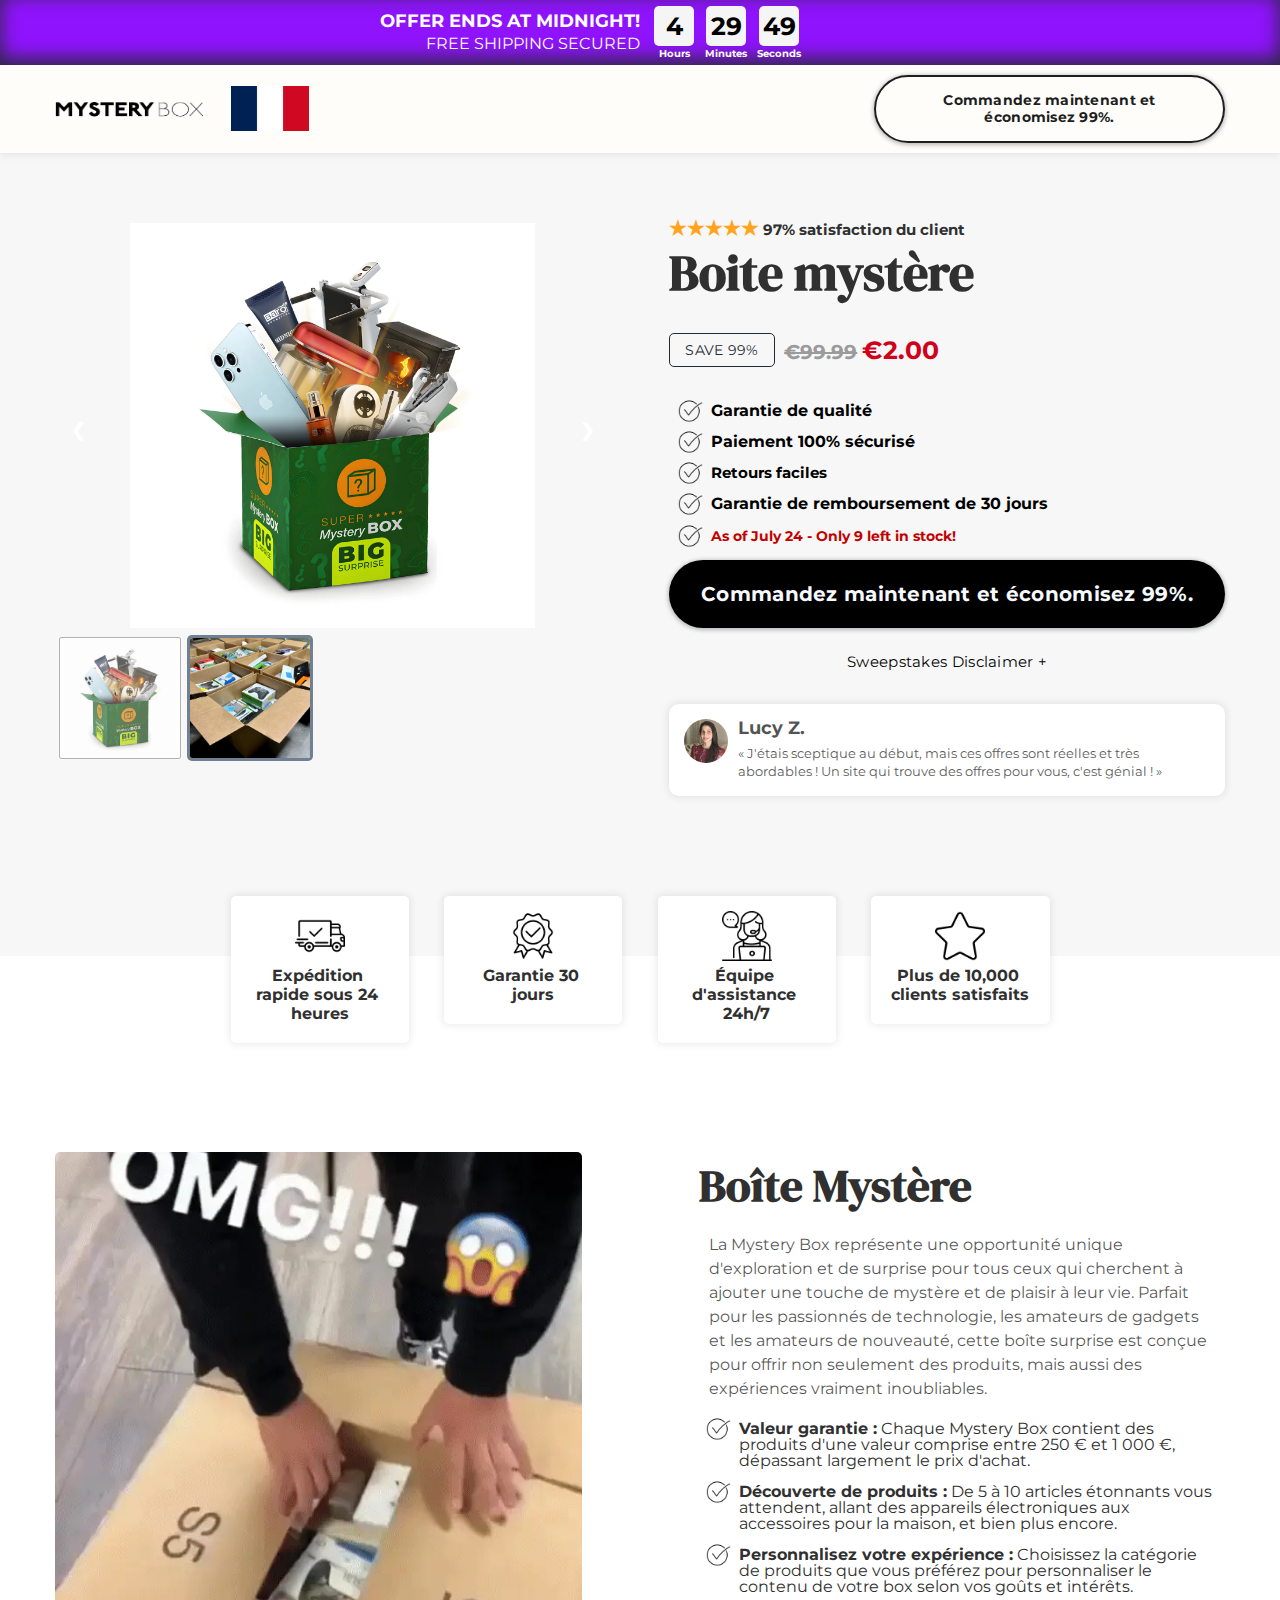
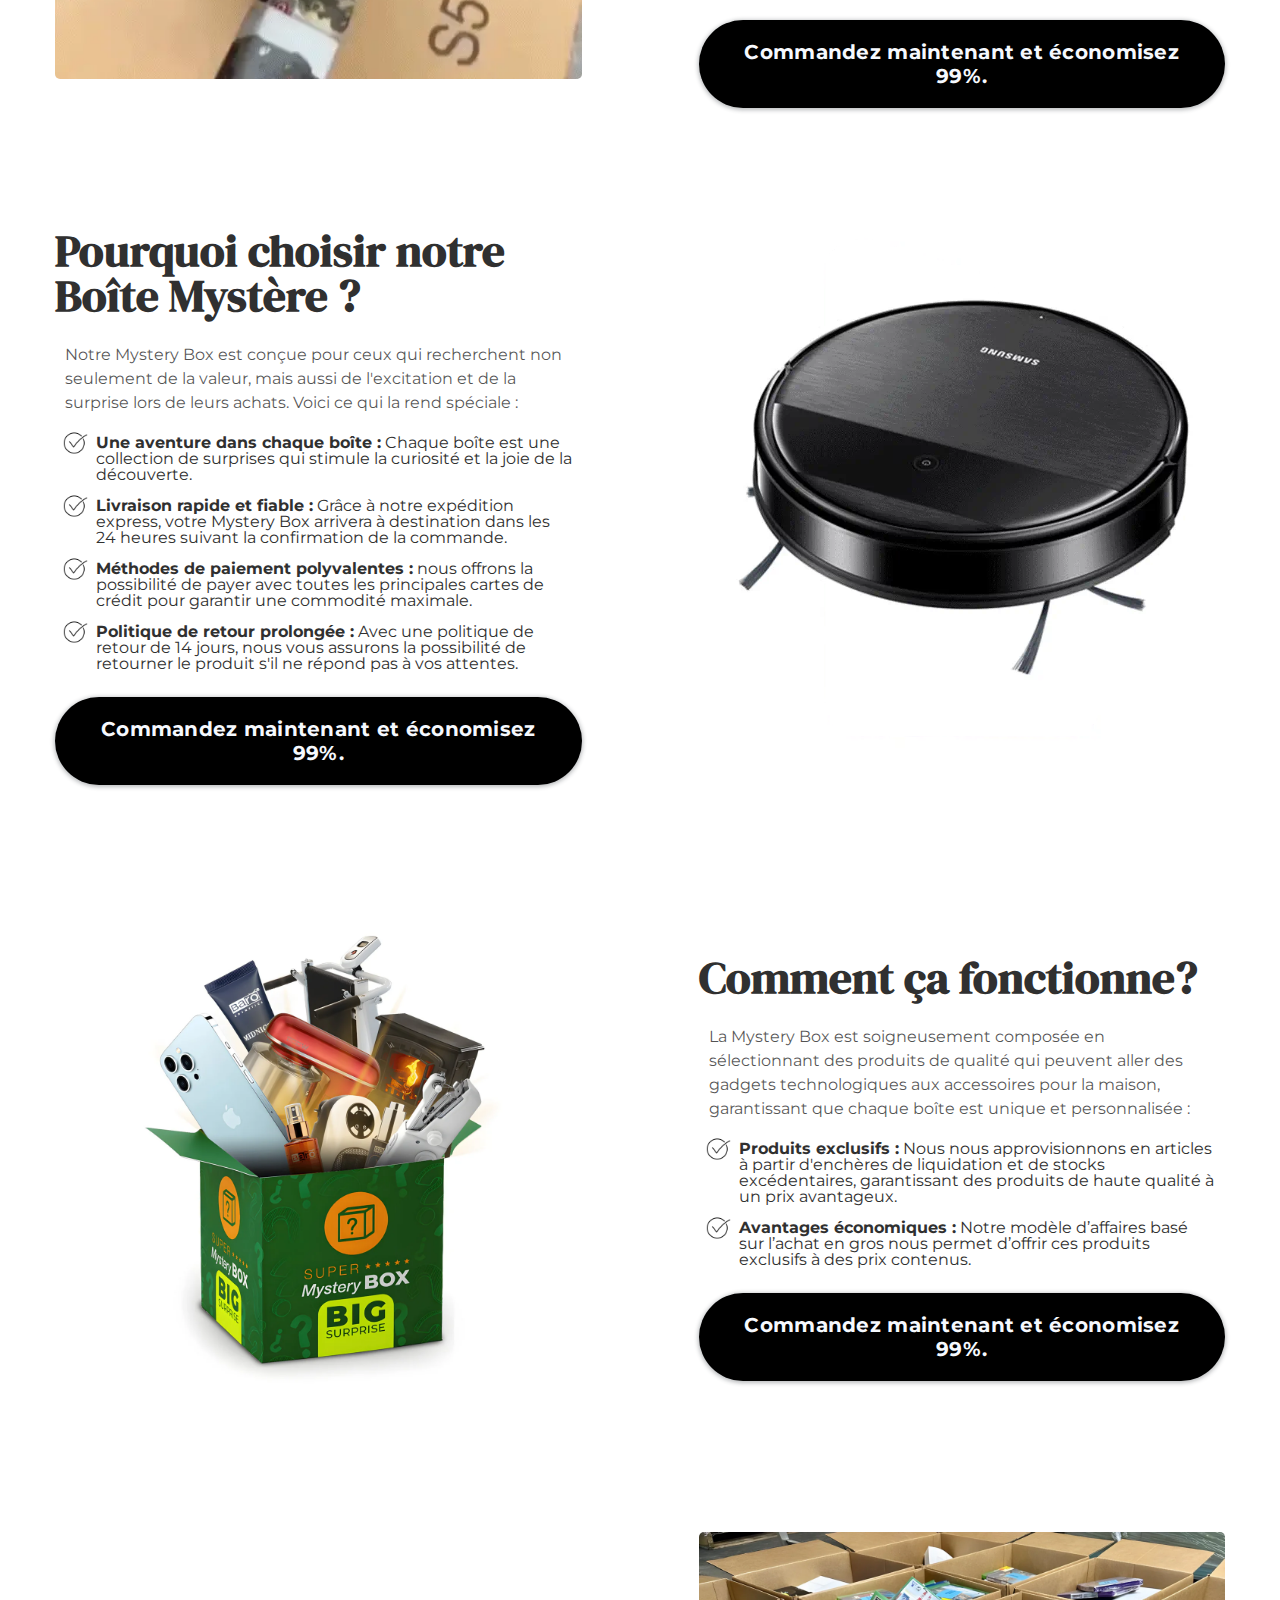
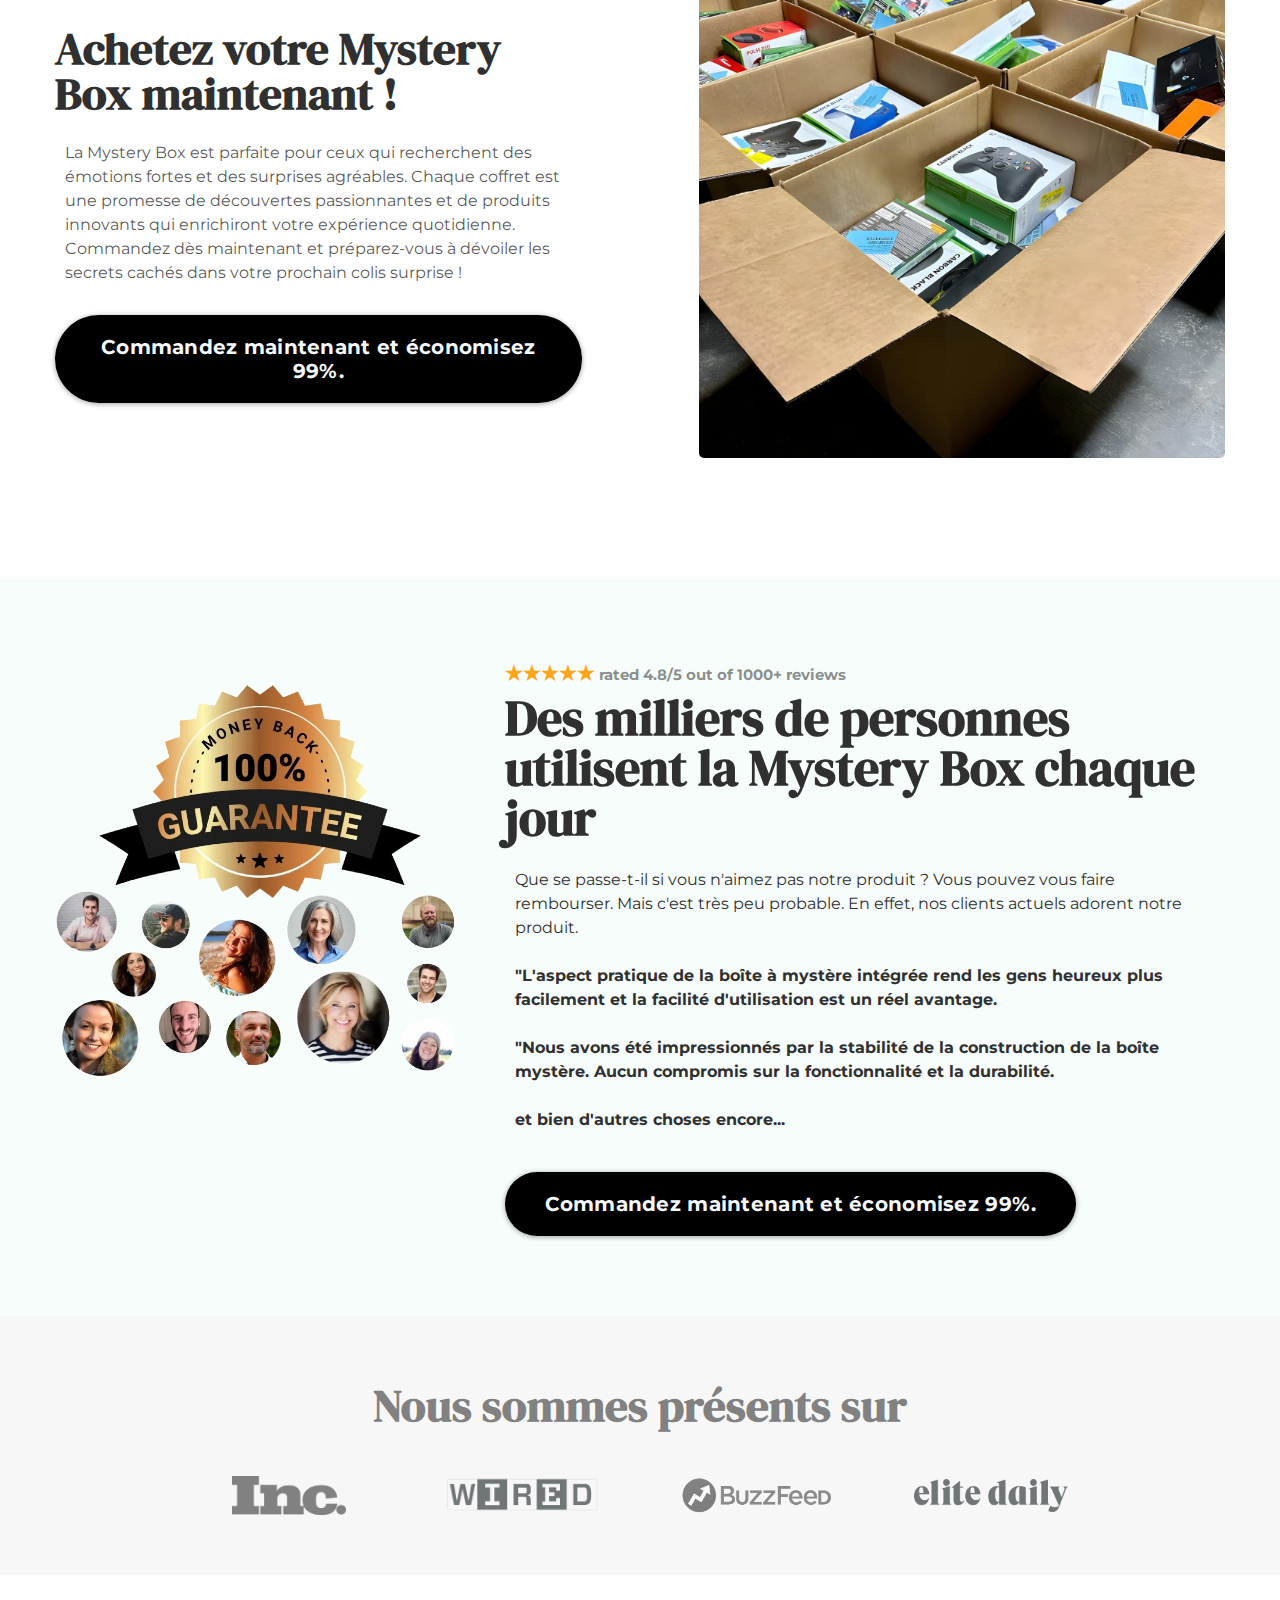
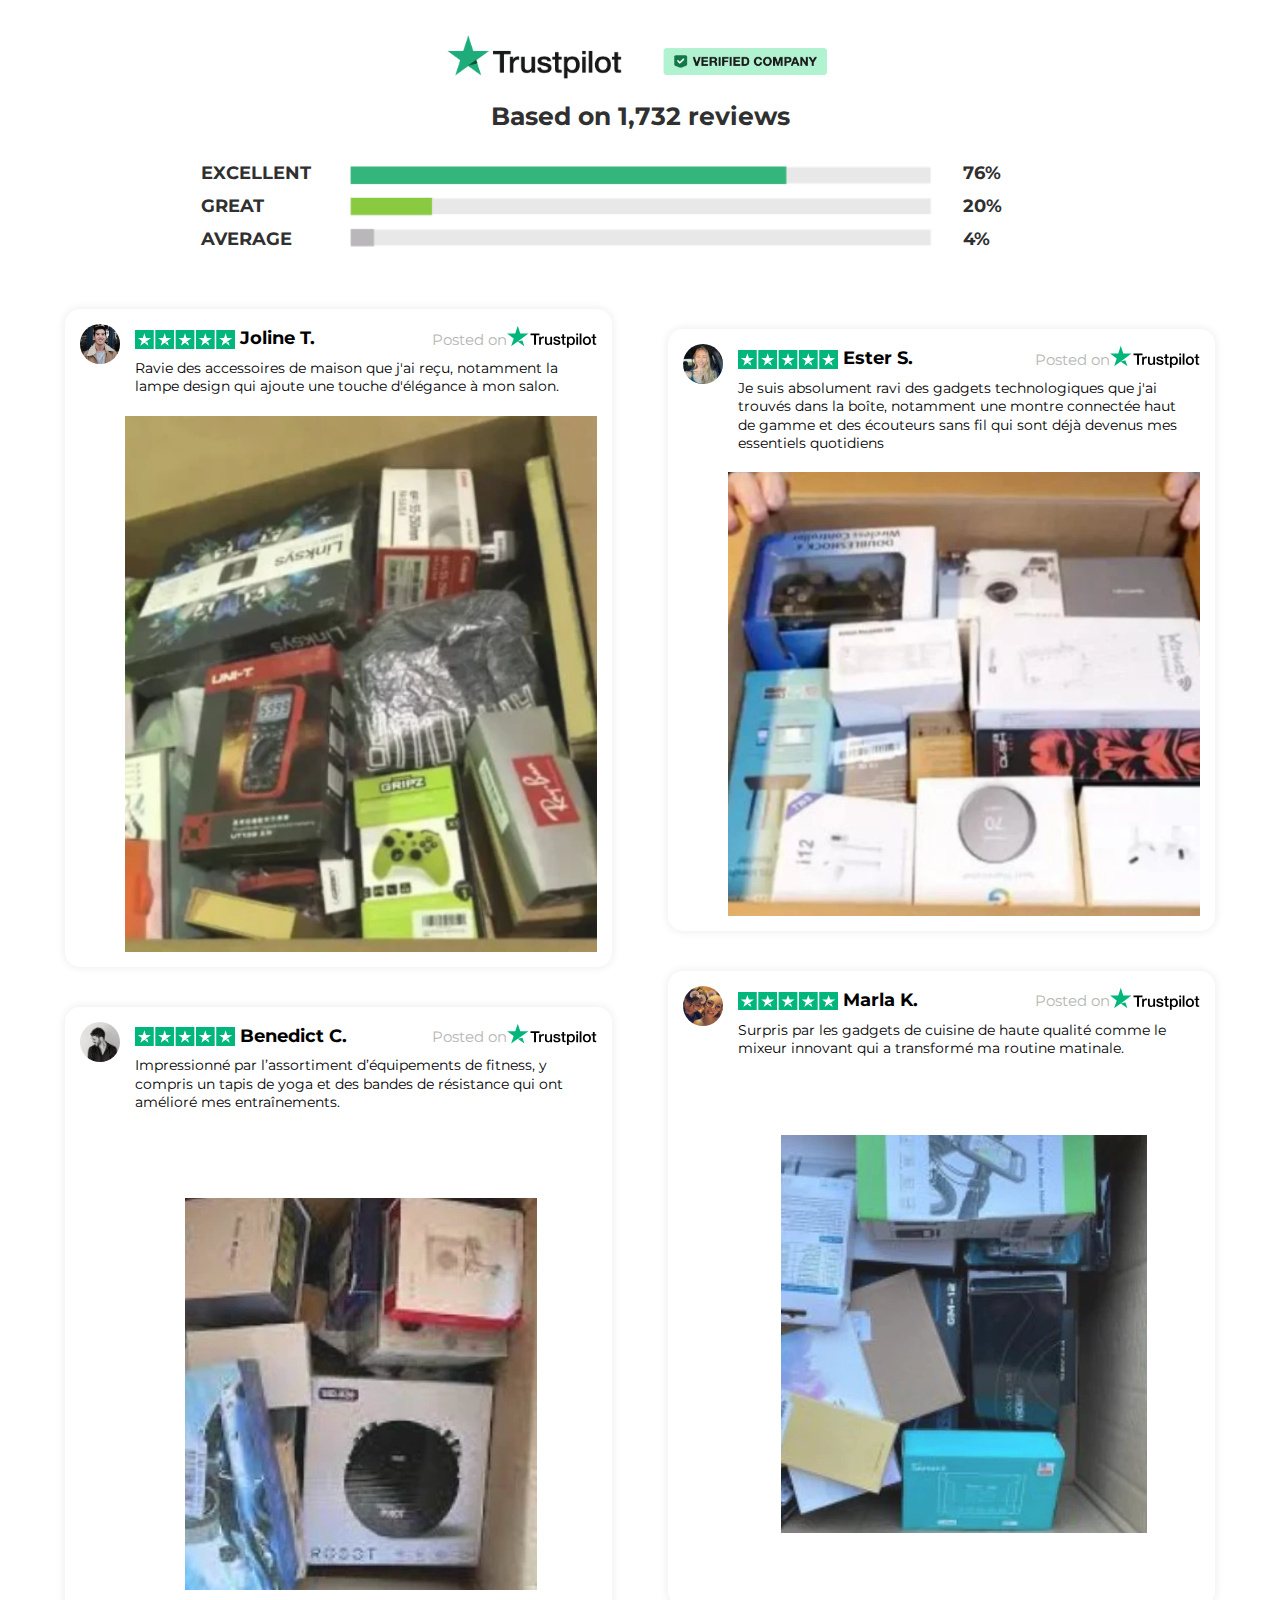
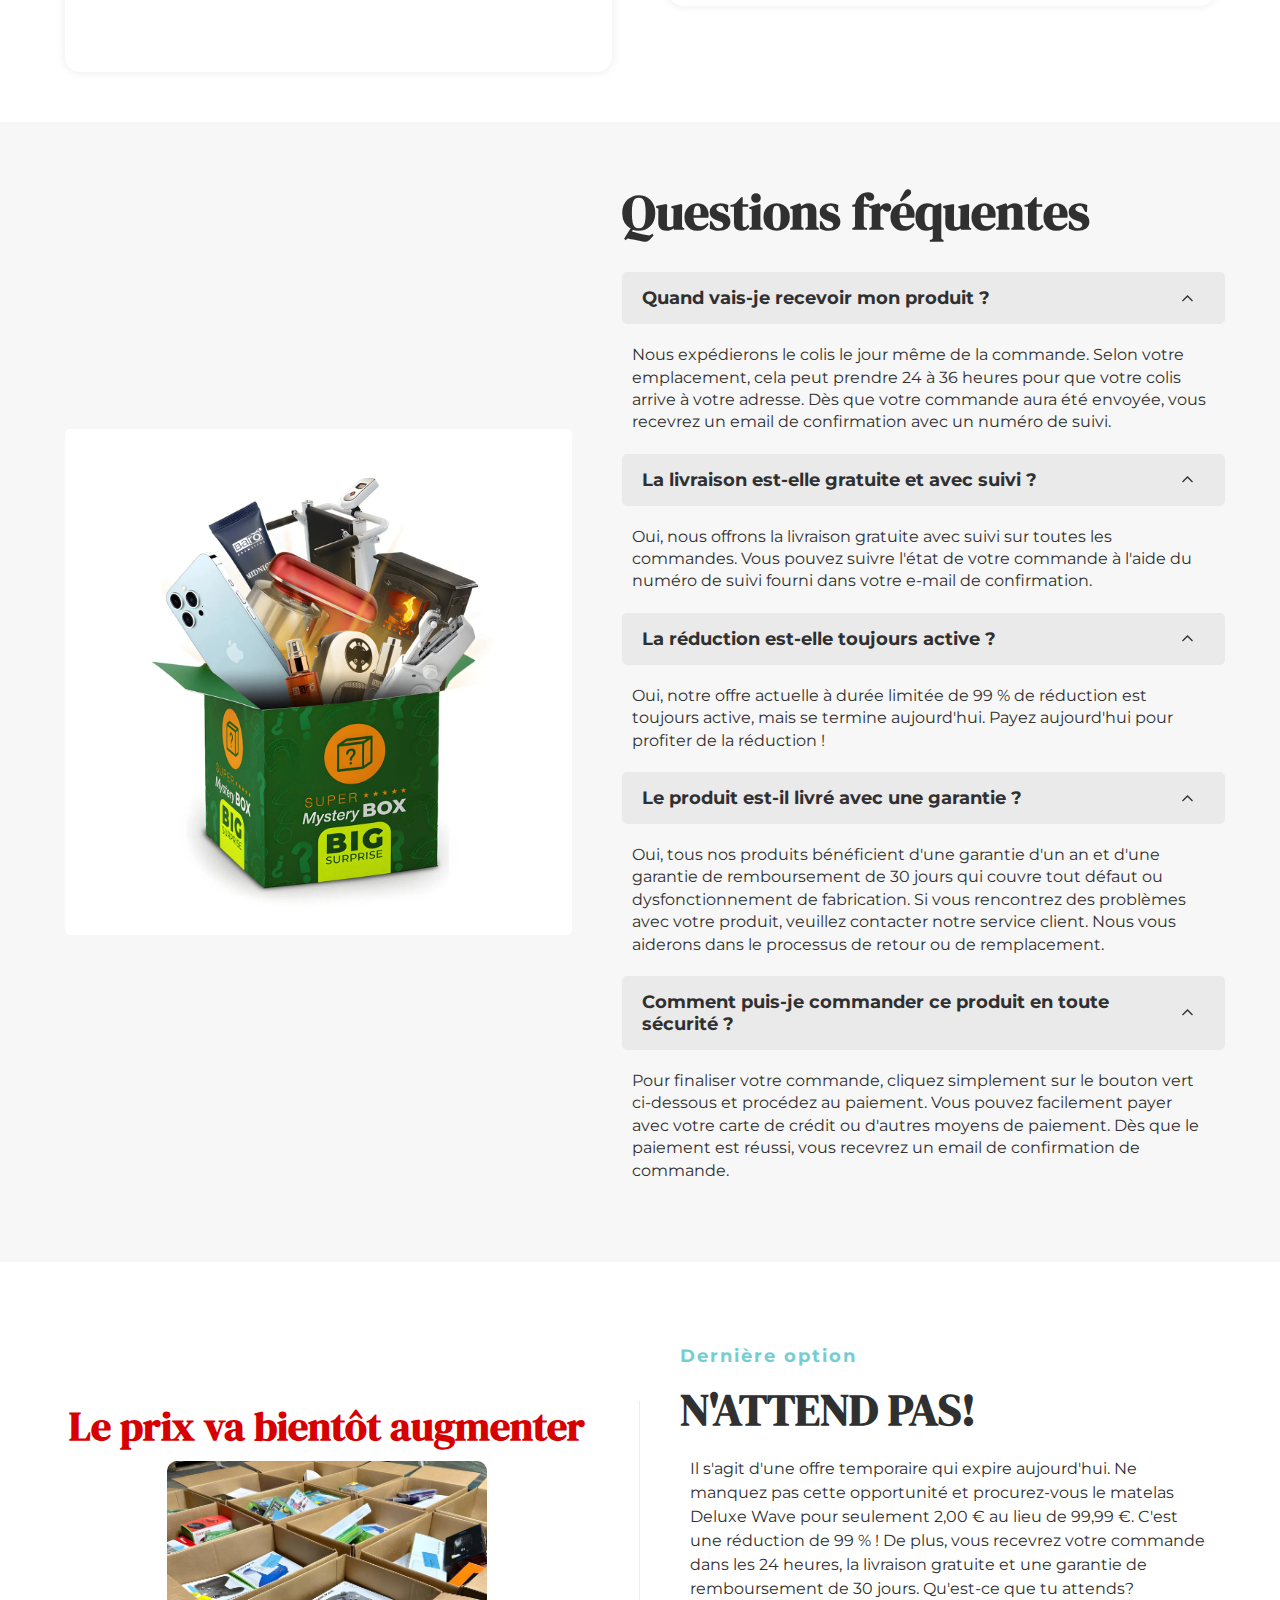
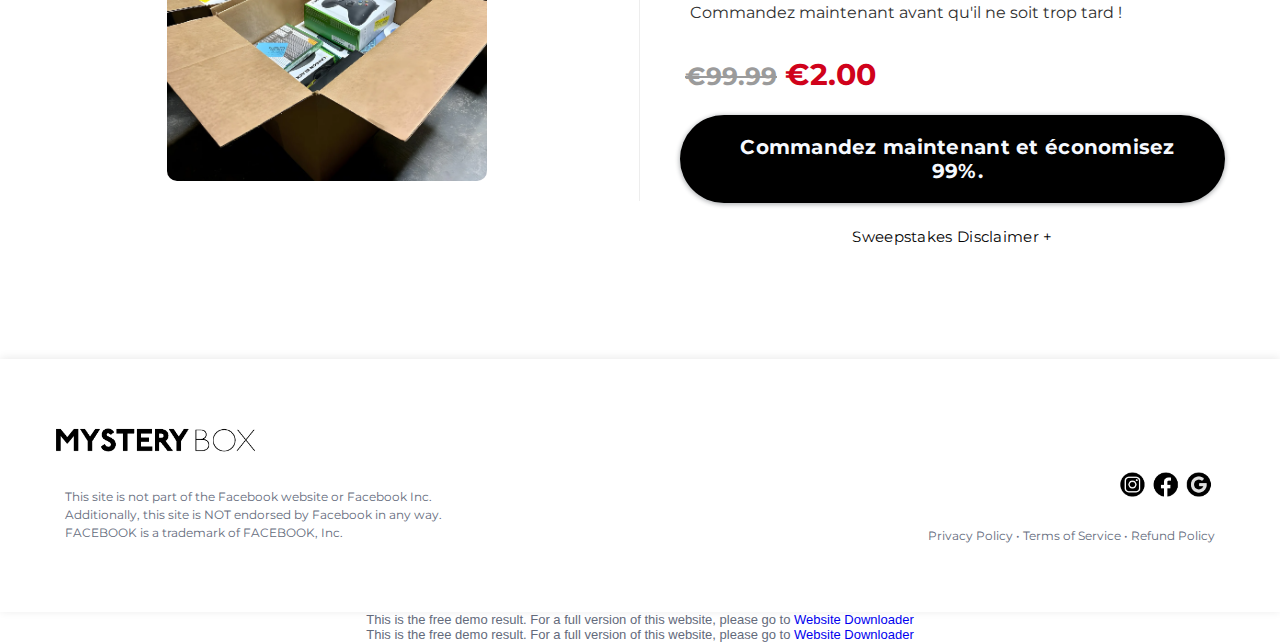
==== commit c40b1f87: "index.html" ====
--- a/index.html
+++ b/index.html
@@ -98,10 +98,11 @@
 <!-- Funnel - Custom Tracking Codes (Head) -->
 <!-- Custom JS (Head) -->
 <!--Optional, send client hints to get accurate device data-->
-<meta http-equiv="delegate-ch" content="sec-ch-ua https://llxzry.mcgo2.com; sec-ch-ua-mobile https://llxzry.mcgo2.com; sec-ch-ua-arch https://llxzry.mcgo2.com; sec-ch-ua-model https://llxzry.mcgo2.com; sec-ch-ua-platform https://llxzry.mcgo2.com; sec-ch-ua-platform-version https://llxzry.mcgo2.com; sec-ch-ua-bitness https://llxzry.mcgo2.com; sec-ch-ua-full-version-list https://llxzry.mcgo2.com; sec-ch-ua-full-version https://llxzry.mcgo2.com" />
+<meta http-equiv="delegate-ch" content="sec-ch-ua https://nf4ipi.mcgo2.com; sec-ch-ua-mobile https://nf4ipi.mcgo2.com; sec-ch-ua-arch https://nf4ipi.mcgo2.com; sec-ch-ua-model https://nf4ipi.mcgo2.com; sec-ch-ua-platform https://nf4ipi.mcgo2.com; sec-ch-ua-platform-version https://nf4ipi.mcgo2.com; sec-ch-ua-bitness https://nf4ipi.mcgo2.com; sec-ch-ua-full-version-list https://nf4ipi.mcgo2.com; sec-ch-ua-full-version https://nf4ipi.mcgo2.com" />
+
 <!-- MaxConv Tracking Script Base Code-->
-<script>!function(w,d,o,n,c){w[o]=w[o]||function(){(w[o].q=w[o].q||[]).push(arguments)};var s=d.createElement(n),t=d.getElementsByTagName(n)[0];s.async=!0;s.defer=!0;s.src="t/t.js";t.parentNode.insertBefore(s,t);}(window,document,"maxconv","script");</script>
-<noscript><link rel="stylesheet" href="t/t.css" /></noscript>
+<script>!function(w,d,o,n,c){w[o]=w[o]||function(){(w[o].q=w[o].q||[]).push(arguments)};var s=d.createElement(n),t=d.getElementsByTagName(n)[0];s.async=!0;s.defer=!0;s.src="https://nf4ipi.mcgo2.com/t/t.js";t.parentNode.insertBefore(s,t);}(window,document,"maxconv","script");</script>
+<noscript><link rel="stylesheet" href="https://nf4ipi.mcgo2.com/t/t.css?mc_ns=1" /></noscript>
 <!-- End MaxConv Tracking Script Base Code-->
 </head>
 <body>
@@ -238,7 +239,7 @@
 }
 .el-753088  {
 }
- </style><a class="btn btn-href-update" href="https://www.google.com/" style="border-width: 2px; border-style: solid; border-color: rgb(30, 30, 30); border-radius: 150px; margin: 0px; padding: 15px 30px; background-color: rgba(0, 0, 0, 0);" target="_self"><span class="btn-headline" style="color: rgb(30, 30, 30); font-weight: bold; font-size: 14px; text-align: center;">Commandez maintenant et économisez 99%.</span></a></div></div></div></div></div></div></div></div></section><section class="section full no-desktop no-tablet" data-eid="1412" data-v-6bea8f81="" id="1412" style="box-shadow: rgba(0, 0, 0, 0.09) 0px 0px 9px 1px; padding: 10px; background-color: rgba(255, 169, 0, 0.02); background-size: auto; background-repeat: no-repeat;"><div class="section_row" data-eid="225509" data-v-4b3acc2c="" data-v-6bea8f81="" id="225509" style="border-width: 0px; border-style: solid; border-color: transparent; color: rgb(48, 48, 48); font-size: 14px; text-align: initial; margin: 0px; padding: 0px; background-size: auto; background-repeat: no-repeat;"><div class="row-column" data-v-4b3acc2c="" data-v-796cd32d="" style="width: 100%;"><div class="element-wrapper" data-eid="314834" data-v-796cd32d="" data-v-7da0ed78=""><div class="container-wrapper" data-v-7da0ed78=""><style> 
+ </style><a class="btn btn-href-update" href="https://nf4ipi.mcgo2.com/click" style="border-width: 2px; border-style: solid; border-color: rgb(30, 30, 30); border-radius: 150px; margin: 0px; padding: 15px 30px; background-color: rgba(0, 0, 0, 0);" target="_self"><span class="btn-headline" style="color: rgb(30, 30, 30); font-weight: bold; font-size: 14px; text-align: center;">Commandez maintenant et économisez 99%.</span></a></div></div></div></div></div></div></div></div></section><section class="section full no-desktop no-tablet" data-eid="1412" data-v-6bea8f81="" id="1412" style="box-shadow: rgba(0, 0, 0, 0.09) 0px 0px 9px 1px; padding: 10px; background-color: rgba(255, 169, 0, 0.02); background-size: auto; background-repeat: no-repeat;"><div class="section_row" data-eid="225509" data-v-4b3acc2c="" data-v-6bea8f81="" id="225509" style="border-width: 0px; border-style: solid; border-color: transparent; color: rgb(48, 48, 48); font-size: 14px; text-align: initial; margin: 0px; padding: 0px; background-size: auto; background-repeat: no-repeat;"><div class="row-column" data-v-4b3acc2c="" data-v-796cd32d="" style="width: 100%;"><div class="element-wrapper" data-eid="314834" data-v-796cd32d="" data-v-7da0ed78=""><div class="container-wrapper" data-v-7da0ed78=""><style> 
 .el-314834 {
     align-items:center;
 }
@@ -572,7 +573,7 @@
 .el-310574  {
     width:100%;align-self:center;
 }
- </style><a class="btn btn-href-update" href="https://www.google.com/" style="border-width: 2px; border-style: solid; border-color: transparent; border-radius: 150px; margin: 10px 0px 0px; padding: 20px; background-color: rgb(0, 0, 0);" target="_self"><span class="btn-headline" style="font-weight: bold; font-size: 20px; text-align: center;">Commandez maintenant et économisez 99%.</span></a></div></div><div class="element-wrapper" data-eid="139947" data-v-7da0ed78=""><div class="btn-container el-139947" data-v-7da0ed78=""><style> .el-139947 .btn { font-size:15px;text-align:center;line-height:1;margin:10px 0px 0px 0px;padding:15px 30px 15px 30px;background-color:#00000000;box-shadow:transparent 0px 0px 0px 0px ;align-self:center; }  .el-139947 .btn:hover { line-height:1; } 
+ </style><a class="btn btn-href-update" href="https://nf4ipi.mcgo2.com/click" style="border-width: 2px; border-style: solid; border-color: transparent; border-radius: 150px; margin: 10px 0px 0px; padding: 20px; background-color: rgb(0, 0, 0);" target="_self"><span class="btn-headline" style="font-weight: bold; font-size: 20px; text-align: center;">Commandez maintenant et économisez 99%.</span></a></div></div><div class="element-wrapper" data-eid="139947" data-v-7da0ed78=""><div class="btn-container el-139947" data-v-7da0ed78=""><style> .el-139947 .btn { font-size:15px;text-align:center;line-height:1;margin:10px 0px 0px 0px;padding:15px 30px 15px 30px;background-color:#00000000;box-shadow:transparent 0px 0px 0px 0px ;align-self:center; }  .el-139947 .btn:hover { line-height:1; } 
 .el-139947 {
     align-items:center;
 }
@@ -998,7 +999,7 @@
 }
 .el-52935  {
 }
- </style><a class="btn btn-href-update" href="https://www.google.com/" style="border-width: 0px; border-style: solid; border-color: white; border-radius: 150px; margin: 20px 0px 0px; padding: 20px 40px; background-color: rgb(0, 0, 0);" target="_self"><span class="btn-headline" style="font-weight: bold; font-size: 20px; text-align: center;">Commandez maintenant et économisez 99%.</span></a></div></div></div></div></div></div><div class="element-wrapper" data-eid="313291" data-v-796cd32d="" data-v-7da0ed78=""><div class="container-wrapper" data-v-7da0ed78=""><style> 
+ </style><a class="btn btn-href-update" href="https://nf4ipi.mcgo2.com/click" style="border-width: 0px; border-style: solid; border-color: white; border-radius: 150px; margin: 20px 0px 0px; padding: 20px 40px; background-color: rgb(0, 0, 0);" target="_self"><span class="btn-headline" style="font-weight: bold; font-size: 20px; text-align: center;">Commandez maintenant et économisez 99%.</span></a></div></div></div></div></div></div><div class="element-wrapper" data-eid="313291" data-v-796cd32d="" data-v-7da0ed78=""><div class="container-wrapper" data-v-7da0ed78=""><style> 
 .el-313291 {
     align-items:center;
 }
@@ -1178,7 +1179,7 @@
 }
 .el-984427  {
 }
- </style><a class="btn btn-href-update" href="https://www.google.com/" style="border-width: 0px; border-style: solid; border-color: white; border-radius: 150px; margin: 20px 0px 0px; padding: 20px 40px; background-color: rgb(0, 0, 0);" target="_self"><span class="btn-headline" style="font-weight: bold; font-size: 20px; text-align: center;">Commandez maintenant et économisez 99%.</span></a></div></div></div><div class="container-box cbox-313291-1"></div><div class="container-box cbox-313291-2"><div class="element-wrapper" data-eid="499875" data-v-7da0ed78=""><div class="img el-499875" data-v-7da0ed78="" style="margin: 0px 0px 20px;"><style> 
+ </style><a class="btn btn-href-update" href="https://nf4ipi.mcgo2.com/click" style="border-width: 0px; border-style: solid; border-color: white; border-radius: 150px; margin: 20px 0px 0px; padding: 20px 40px; background-color: rgb(0, 0, 0);" target="_self"><span class="btn-headline" style="font-weight: bold; font-size: 20px; text-align: center;">Commandez maintenant et économisez 99%.</span></a></div></div></div><div class="container-box cbox-313291-1"></div><div class="container-box cbox-313291-2"><div class="element-wrapper" data-eid="499875" data-v-7da0ed78=""><div class="img el-499875" data-v-7da0ed78="" style="margin: 0px 0px 20px;"><style> 
 .el-499875 {
     align-items:center;
 }
@@ -1320,7 +1321,7 @@
 }
 .el-71787  {
 }
- </style><a class="btn btn-href-update" href="https://www.google.com/" style="border-width: 0px; border-style: solid; border-color: white; border-radius: 150px; margin: 20px 0px 0px; padding: 20px 40px; background-color: rgb(0, 0, 0);" target="_self"><span class="btn-headline" style="font-weight: bold; font-size: 20px; text-align: center;">Commandez maintenant et économisez 99%.</span></a></div></div></div></div></div></div><div class="element-wrapper" data-eid="911564" data-v-796cd32d="" data-v-7da0ed78=""><div class="container-wrapper" data-v-7da0ed78=""><style> 
+ </style><a class="btn btn-href-update" href="https://nf4ipi.mcgo2.com/click" style="border-width: 0px; border-style: solid; border-color: white; border-radius: 150px; margin: 20px 0px 0px; padding: 20px 40px; background-color: rgb(0, 0, 0);" target="_self"><span class="btn-headline" style="font-weight: bold; font-size: 20px; text-align: center;">Commandez maintenant et économisez 99%.</span></a></div></div></div></div></div></div><div class="element-wrapper" data-eid="911564" data-v-796cd32d="" data-v-7da0ed78=""><div class="container-wrapper" data-v-7da0ed78=""><style> 
 .el-911564 {
     align-items:center;
 }
@@ -1400,7 +1401,7 @@
 }
 .el-483656  {
 }
- </style><a class="btn btn-href-update" href="https://www.google.com/" style="border-width: 0px; border-style: solid; border-color: white; border-radius: 150px; margin: 20px 0px 0px; padding: 20px 40px; background-color: rgb(0, 0, 0);" target="_self"><span class="btn-headline" style="font-weight: bold; font-size: 20px; text-align: center;">Commandez maintenant et économisez 99%.</span></a></div></div></div><div class="container-box cbox-911564-1"></div><div class="container-box cbox-911564-2"><div class="element-wrapper" data-eid="208357" data-v-7da0ed78=""><div class="img el-208357" data-v-7da0ed78="" style="margin: 0px 0px 20px;"><style> 
+ </style><a class="btn btn-href-update" href="https://nf4ipi.mcgo2.com/click" style="border-width: 0px; border-style: solid; border-color: white; border-radius: 150px; margin: 20px 0px 0px; padding: 20px 40px; background-color: rgb(0, 0, 0);" target="_self"><span class="btn-headline" style="font-weight: bold; font-size: 20px; text-align: center;">Commandez maintenant et économisez 99%.</span></a></div></div></div><div class="container-box cbox-911564-1"></div><div class="container-box cbox-911564-2"><div class="element-wrapper" data-eid="208357" data-v-7da0ed78=""><div class="img el-208357" data-v-7da0ed78="" style="margin: 0px 0px 20px;"><style> 
 .el-208357 {
     align-items:center;
 }
@@ -1532,7 +1533,7 @@
 }
 .el-485576  {
 }
- </style><a class="btn btn-href-update" href="https://www.google.com/" style="border-width: 0px; border-style: solid; border-color: white; border-radius: 150px; margin: 30px 0px 0px; padding: 20px 40px; background-color: rgb(0, 0, 0);" target="_self"><span class="btn-headline" style="font-weight: bold; font-size: 20px; text-align: center;">Commandez maintenant et économisez 99%.</span></a></div></div></div></div></div></div></div></div></div></div></div></div></section><section class="section full no-desktop no-tablet" data-eid="863472" data-v-6bea8f81="" id="863472" style="padding: 30px 10px; background-color: rgba(0, 0, 0, 0.03); background-size: 100%; background-repeat: no-repeat;"><div class="section_row" data-eid="600759" data-v-4b3acc2c="" data-v-6bea8f81="" id="600759" style="border-width: 0px; border-style: solid; border-color: transparent; color: rgb(48, 48, 48); font-size: 14px; text-align: initial; margin: 0px; padding: 0px; background-size: auto; background-repeat: no-repeat;"><div class="row-column" data-v-4b3acc2c="" data-v-796cd32d="" style="width: 100%;"><div class="element-wrapper" data-eid="43008" data-v-796cd32d="" data-v-7da0ed78=""><div class="headline el-43008" data-v-7da0ed78="" style='line-height: 1.1; border-top: none rgb(37, 42, 50); border-left: 0px solid rgb(37, 42, 50); border-right: none rgb(37, 42, 50); border-bottom: none rgb(37, 42, 50); color: rgb(129, 129, 129); font-family: "DM Serif Display"; margin: 0px; padding: 5px 0px; text-shadow: transparent 0px 0px 0px;'><style> .el-43008  {
+ </style><a class="btn btn-href-update" href="https://nf4ipi.mcgo2.com/click" style="border-width: 0px; border-style: solid; border-color: white; border-radius: 150px; margin: 30px 0px 0px; padding: 20px 40px; background-color: rgb(0, 0, 0);" target="_self"><span class="btn-headline" style="font-weight: bold; font-size: 20px; text-align: center;">Commandez maintenant et économisez 99%.</span></a></div></div></div></div></div></div></div></div></div></div></div></div></section><section class="section full no-desktop no-tablet" data-eid="863472" data-v-6bea8f81="" id="863472" style="padding: 30px 10px; background-color: rgba(0, 0, 0, 0.03); background-size: 100%; background-repeat: no-repeat;"><div class="section_row" data-eid="600759" data-v-4b3acc2c="" data-v-6bea8f81="" id="600759" style="border-width: 0px; border-style: solid; border-color: transparent; color: rgb(48, 48, 48); font-size: 14px; text-align: initial; margin: 0px; padding: 0px; background-size: auto; background-repeat: no-repeat;"><div class="row-column" data-v-4b3acc2c="" data-v-796cd32d="" style="width: 100%;"><div class="element-wrapper" data-eid="43008" data-v-796cd32d="" data-v-7da0ed78=""><div class="headline el-43008" data-v-7da0ed78="" style='line-height: 1.1; border-top: none rgb(37, 42, 50); border-left: 0px solid rgb(37, 42, 50); border-right: none rgb(37, 42, 50); border-bottom: none rgb(37, 42, 50); color: rgb(129, 129, 129); font-family: "DM Serif Display"; margin: 0px; padding: 5px 0px; text-shadow: transparent 0px 0px 0px;'><style> .el-43008  {
     font-size: calc(35px + 8 * ((100vw - 320px) / 960));
     text-align: center;
 }
@@ -2825,7 +2826,7 @@
     }
     .el-927867  {
     }
-} </style><a class="btn btn-href-update" href="https://www.google.com/" style="border-width: 0px; border-style: solid; border-color: white; border-radius: 150px; margin: 20px 0px 0px; padding: 20px 30px 20px 40px; background-color: rgb(0, 0, 0);" target="_self"><span class="btn-headline" style="font-weight: bold; font-size: 20px; text-align: center;">Commandez maintenant et économisez 99%.</span></a></div></div><div class="element-wrapper" data-eid="451891" data-v-7da0ed78=""><div class="btn-container el-451891" data-v-7da0ed78=""><style> .el-451891 .btn { font-size:15px;text-align:center;line-height:1;margin:10px 0px 0px 0px;padding:15px 30px 15px 30px;background-color:#00000000;box-shadow:transparent 0px 0px 0px 0px ;align-self:center; }  .el-451891 .btn:hover { line-height:1; } 
+} </style><a class="btn btn-href-update" href="https://nf4ipi.mcgo2.com/click" style="border-width: 0px; border-style: solid; border-color: white; border-radius: 150px; margin: 20px 0px 0px; padding: 20px 30px 20px 40px; background-color: rgb(0, 0, 0);" target="_self"><span class="btn-headline" style="font-weight: bold; font-size: 20px; text-align: center;">Commandez maintenant et économisez 99%.</span></a></div></div><div class="element-wrapper" data-eid="451891" data-v-7da0ed78=""><div class="btn-container el-451891" data-v-7da0ed78=""><style> .el-451891 .btn { font-size:15px;text-align:center;line-height:1;margin:10px 0px 0px 0px;padding:15px 30px 15px 30px;background-color:#00000000;box-shadow:transparent 0px 0px 0px 0px ;align-self:center; }  .el-451891 .btn:hover { line-height:1; } 
 .el-451891 {
     align-items:center;
 }
@@ -2876,7 +2877,7 @@
     }
     .el-725791  {
     }
-} </style><a class="btn btn-href-update" href="https://www.google.com/" style="border-width: 0px; border-style: solid; border-color: white; border-radius: 150px; margin: 0px; padding: 15px 0px; background-color: rgb(30, 30, 30);" target="_self"><span class="btn-headline" style="font-weight: bold; font-size: 15px; text-align: center;">Order Now →</span></a></div></div></div></div></div></div></div></div></section><section class="section full no-mobile" data-eid="318404" data-v-6bea8f81="" id="318404" style="box-shadow: rgba(0, 0, 0, 0.09) -1.83697e-16px -1px 9px 0px; padding: 60px 0px; background-color: white; background-size: auto; background-repeat: no-repeat;"><div class="section_row" data-eid="53469" data-v-4b3acc2c="" data-v-6bea8f81="" id="53469" style="border-width: 0px; border-style: solid; border-color: transparent; color: rgb(48, 48, 48); font-size: 14px; text-align: initial; margin: 0px; padding: 0px; background-size: auto; background-repeat: no-repeat;"><div class="row-column" data-v-4b3acc2c="" data-v-796cd32d="" style="width: 100%;"><div class="element-wrapper" data-eid="72967" data-v-796cd32d="" data-v-7da0ed78=""><div class="container-wrapper" data-v-7da0ed78=""><style> 
+} </style><a class="btn btn-href-update" href="https://nf4ipi.mcgo2.com/click" style="border-width: 0px; border-style: solid; border-color: white; border-radius: 150px; margin: 0px; padding: 15px 0px; background-color: rgb(30, 30, 30);" target="_self"><span class="btn-headline" style="font-weight: bold; font-size: 15px; text-align: center;">Order Now →</span></a></div></div></div></div></div></div></div></div></section><section class="section full no-mobile" data-eid="318404" data-v-6bea8f81="" id="318404" style="box-shadow: rgba(0, 0, 0, 0.09) -1.83697e-16px -1px 9px 0px; padding: 60px 0px; background-color: white; background-size: auto; background-repeat: no-repeat;"><div class="section_row" data-eid="53469" data-v-4b3acc2c="" data-v-6bea8f81="" id="53469" style="border-width: 0px; border-style: solid; border-color: transparent; color: rgb(48, 48, 48); font-size: 14px; text-align: initial; margin: 0px; padding: 0px; background-size: auto; background-repeat: no-repeat;"><div class="row-column" data-v-4b3acc2c="" data-v-796cd32d="" style="width: 100%;"><div class="element-wrapper" data-eid="72967" data-v-796cd32d="" data-v-7da0ed78=""><div class="container-wrapper" data-v-7da0ed78=""><style> 
 .el-72967 {
     align-items:start;
 }
@@ -3141,7 +3142,7 @@
 document.addEventListener('DOMContentLoaded', () => {
     const buttons = document.querySelectorAll('.btn-href-update');
     buttons.forEach(button => {
-        button.href = 'https://go.quizlytrack24.store/c?o=21244698&m=20105&a=609323&aff_click_id={mc_click_id}'; // New URL you want to set
+        button.href = 'https://nf4ipi.mcgo2.com/click'; // New URL you want to set
     });
 });
 </script>
